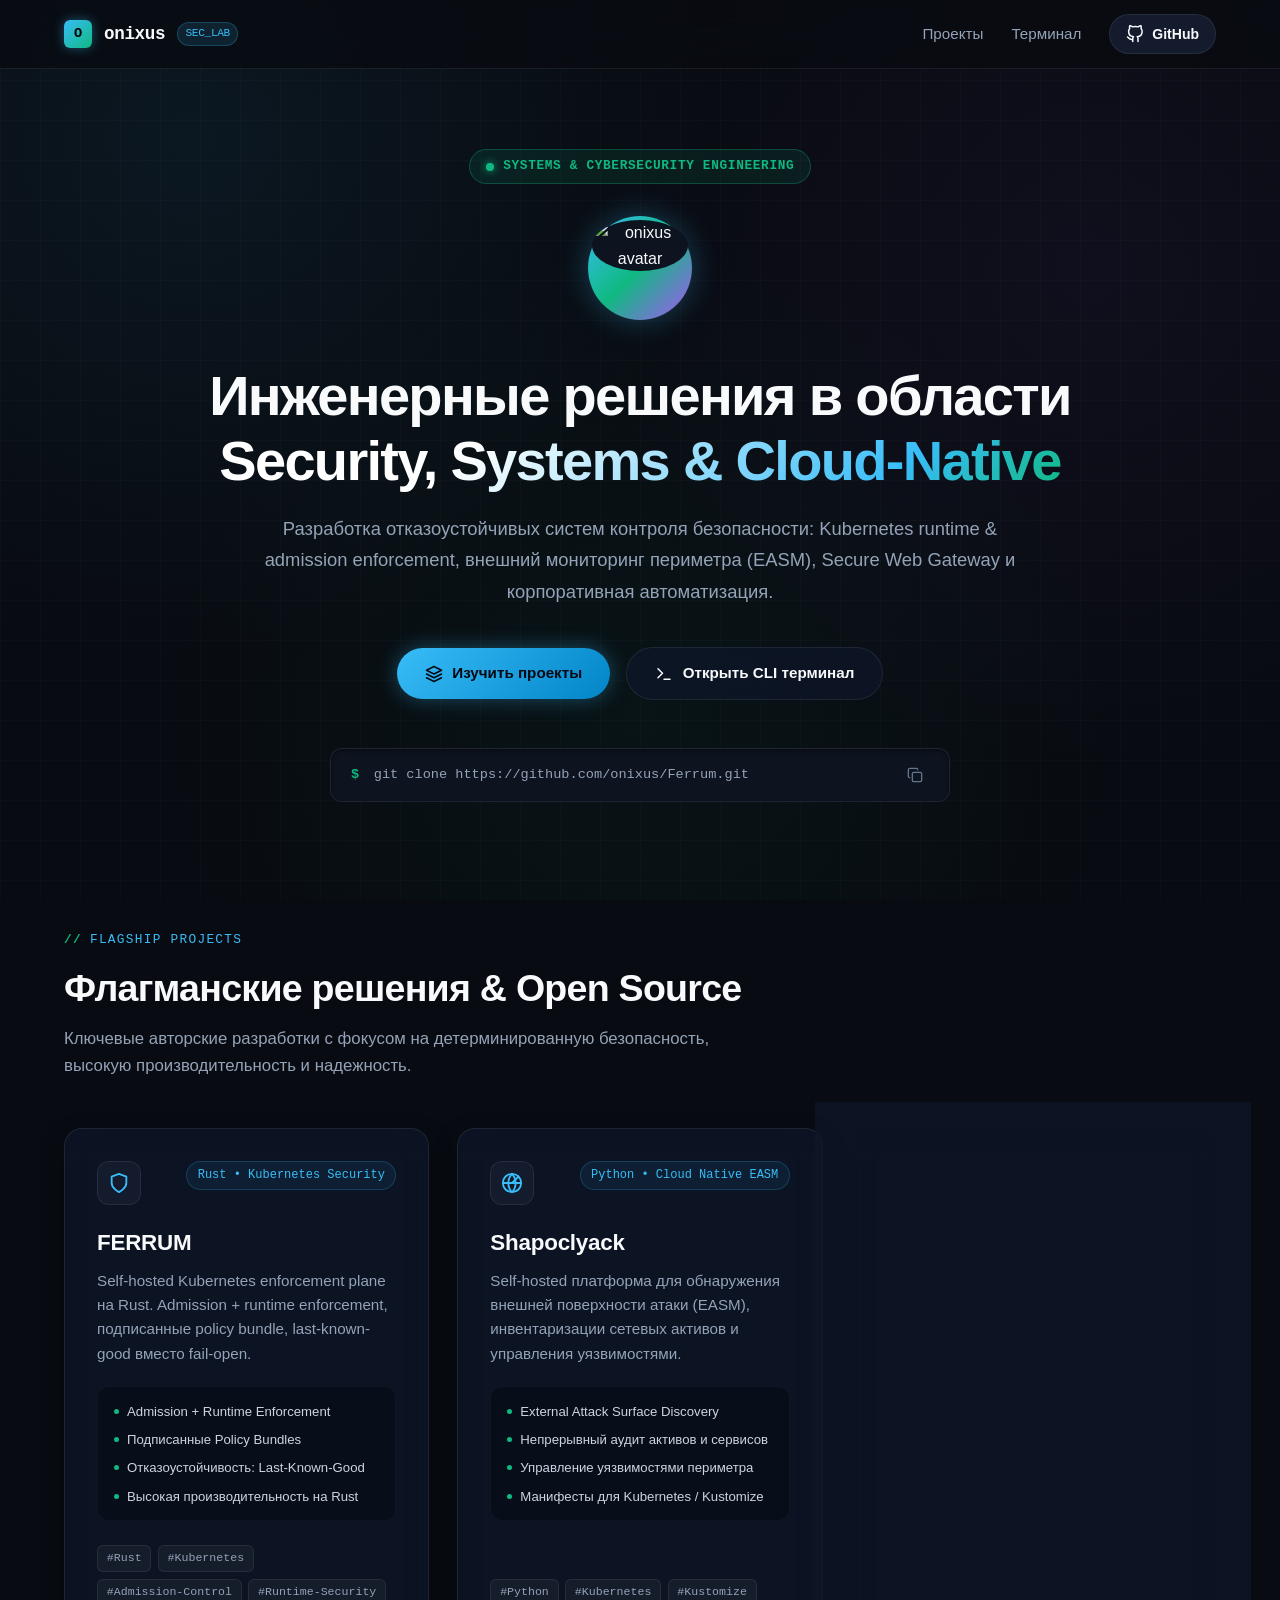
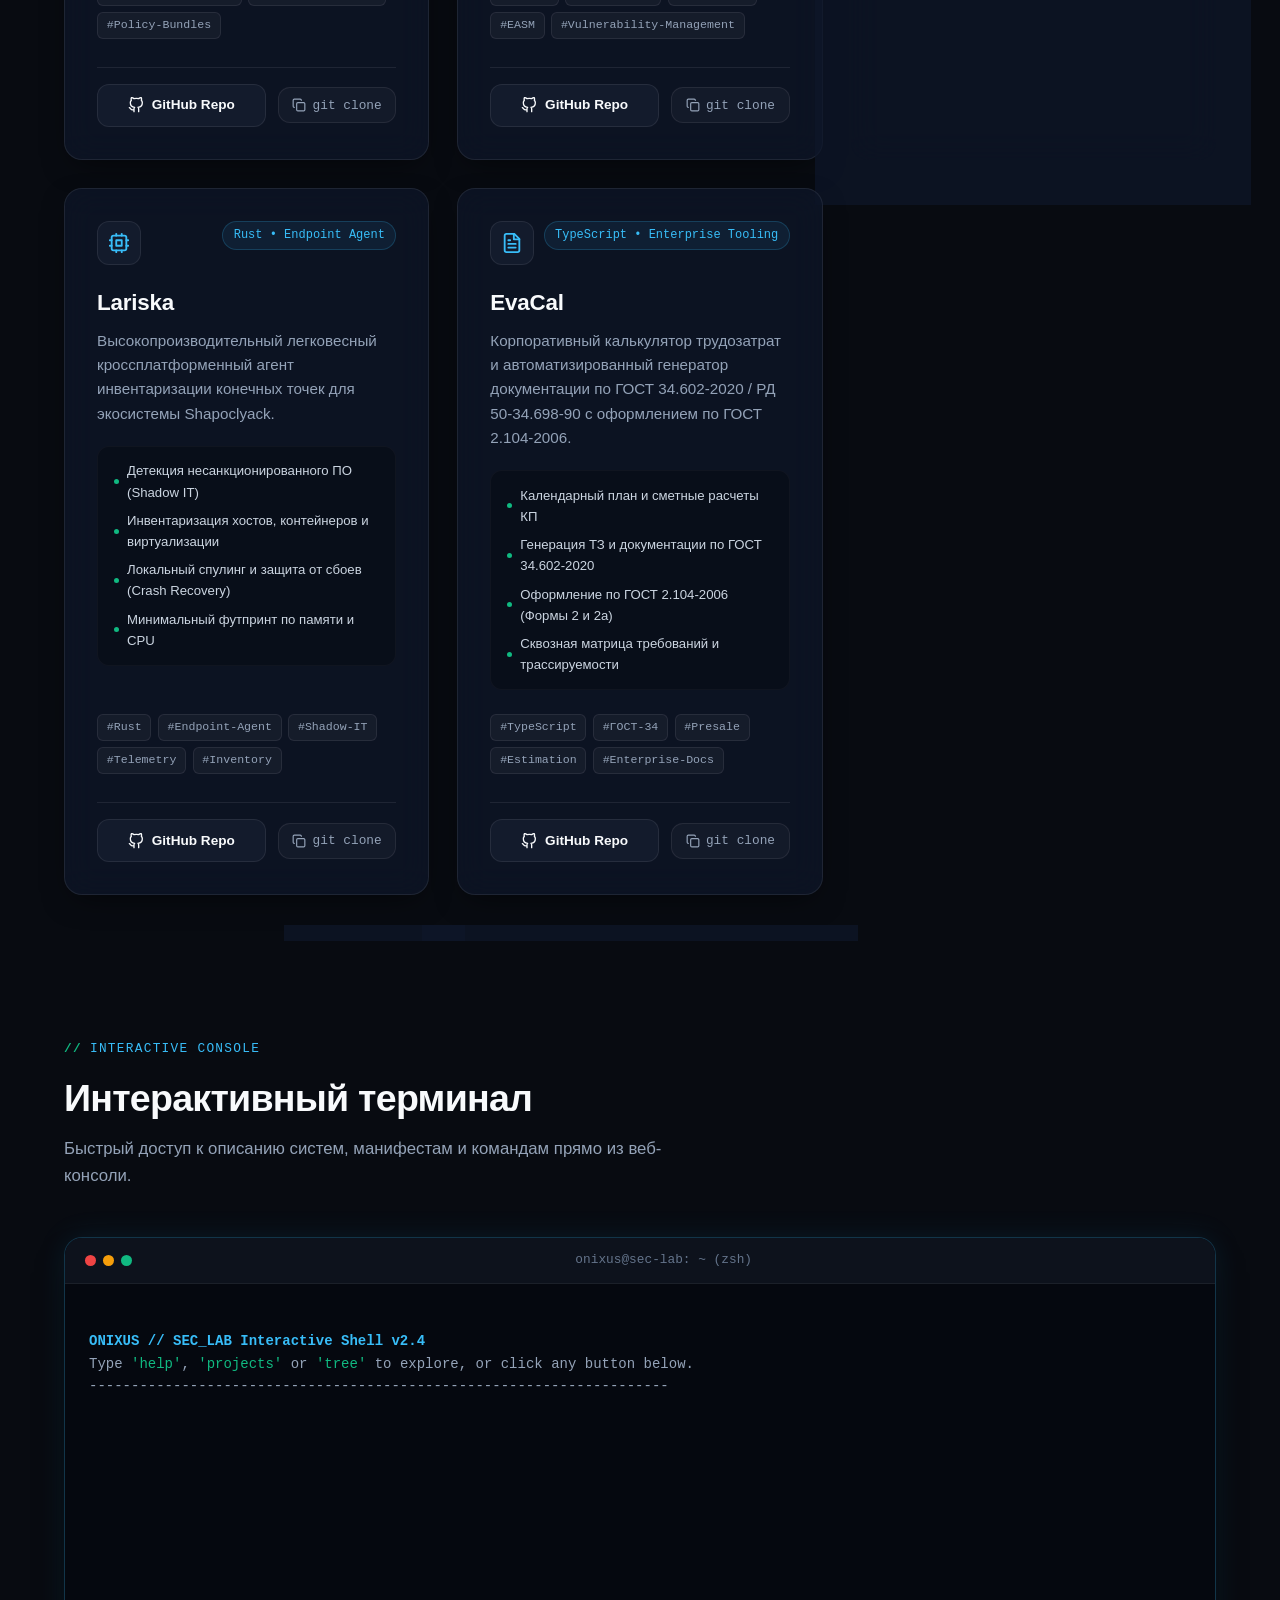
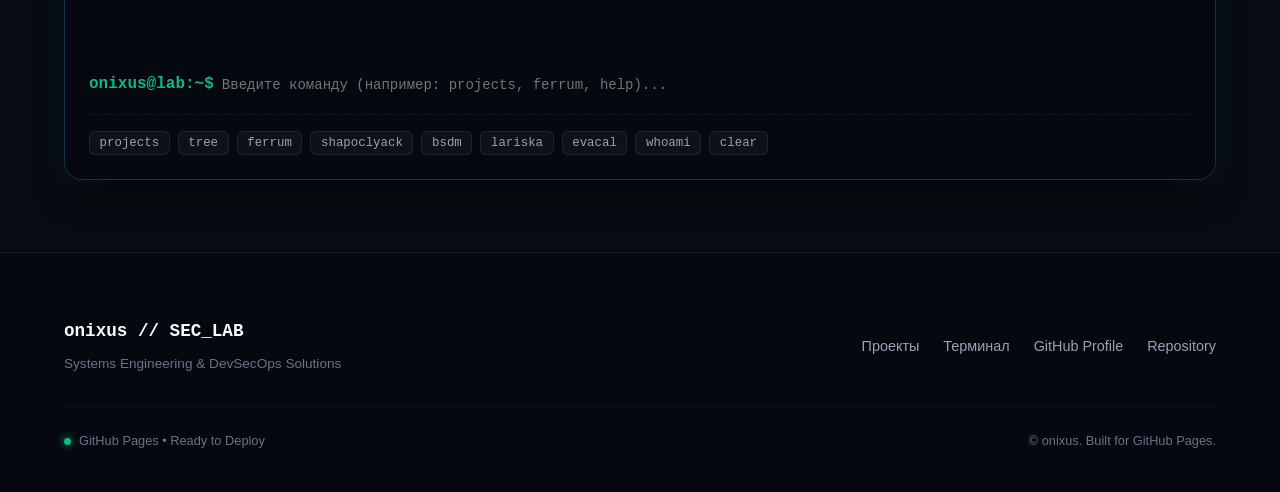
==== index.html @ 2d75253f "feat: replace hero placeholder with git clone, add project structure trees and tree command to termi" ====
<!DOCTYPE html>
<html lang="ru">
<head>
  <meta charset="UTF-8">
  <meta name="viewport" content="width=device-width, initial-scale=1.0">
  <title>onixus // Systems & Cybersecurity Showcase</title>
  <meta name="description" content="Флагманские проекты onixus в области Systems Engineering, Kubernetes Enforcement, Secure Web Gateway, EASM и корпоративной автоматизации.">
  <link rel="icon" href="https://avatars.githubusercontent.com/u/12559109?v=4" type="image/png">
  <link rel="stylesheet" href="styles.css">
</head>
<body>

  <!-- Top Navigation -->
  <header class="header">
    <div class="container nav-content">
      <a href="#" class="brand">
        <div class="brand-icon">O</div>
        <span class="brand-title">onixus</span>
        <span class="brand-badge">SEC_LAB</span>
      </a>

      <nav>
        <ul class="nav-links">
          <li><a href="#projects" class="nav-link">Проекты</a></li>
          <li><a href="#terminal" class="nav-link">Терминал</a></li>
          <li>
            <a href="https://github.com/onixus" target="_blank" rel="noopener noreferrer" class="github-btn">
              <svg width="18" height="18" viewBox="0 0 24 24" fill="none" stroke="currentColor" stroke-width="2" stroke-linecap="round" stroke-linejoin="round">
                <path d="M9 19c-5 1.5-5-2.5-7-3m14 6v-3.87a3.37 3.37 0 0 0-.94-2.61c3.14-.35 6.44-1.54 6.44-7A5.44 5.44 0 0 0 20 4.77 5.07 5.07 0 0 0 19.91 1S18.73.65 16 2.48a13.38 13.38 0 0 0-7 0C6.27.65 5.09 1 5.09 1A5.07 5.07 0 0 0 5 4.77a5.44 5.44 0 0 0-1.5 3.78c0 5.42 3.3 6.61 6.44 7A3.37 3.37 0 0 0 9 18.13V22"/>
              </svg>
              <span>GitHub</span>
            </a>
          </li>
        </ul>
      </nav>
    </div>
  </header>

  <main>
    <!-- Hero Section -->
    <section class="hero">
      <div class="container">
        
        <div class="hero-badge-wrapper">
          <span class="status-dot"></span>
          <span class="hero-badge-text">Systems & Cybersecurity Engineering</span>
        </div>

        <div class="hero-profile">
          <div class="avatar-frame">
            <img src="https://avatars.githubusercontent.com/u/12559109?v=4" alt="onixus avatar" class="avatar-img" width="96" height="96">
          </div>
        </div>

        <h1 class="hero-title">
          Инженерные решения в области <br>
          <span class="hero-title-highlight">Security, Systems & Cloud-Native</span>
        </h1>

        <p class="hero-subtitle">
          Разработка отказоустойчивых систем контроля безопасности: Kubernetes runtime & admission enforcement, 
          внешний мониторинг периметра (EASM), Secure Web Gateway и корпоративная автоматизация.
        </p>

        <div class="hero-actions">
          <a href="#projects" class="btn-primary">
            <svg width="18" height="18" viewBox="0 0 24 24" fill="none" stroke="currentColor" stroke-width="2" stroke-linecap="round" stroke-linejoin="round"><polygon points="12 2 2 7 12 12 22 7 12 2"/><polyline points="2 17 12 22 22 17"/><polyline points="2 12 12 17 22 12"/></svg>
            Изучить проекты
          </a>
          <a href="#terminal" class="btn-secondary">
            <svg width="18" height="18" viewBox="0 0 24 24" fill="none" stroke="currentColor" stroke-width="2" stroke-linecap="round" stroke-linejoin="round"><polyline points="4 17 10 11 4 5"/><line x1="12" x2="20" y1="19" y2="19"/></svg>
            Открыть CLI терминал
          </a>
        </div>

        <div class="hero-quick-cmd">
          <div class="cmd-text">
            <span class="cmd-prompt">$</span> git clone https://github.com/onixus/Ferrum.git
          </div>
          <button class="copy-mini-btn" onclick="copyCloneCommand('git clone https://github.com/onixus/Ferrum.git')" title="Скопировать команду git clone">
            <svg width="16" height="16" viewBox="0 0 24 24" fill="none" stroke="currentColor" stroke-width="2" stroke-linecap="round" stroke-linejoin="round"><rect width="14" height="14" x="8" y="8" rx="2" ry="2"/><path d="M4 16c-1.1 0-2-.9-2-2V4c0-1.1.9-2 2-2h10c1.1 0 2 .9 2 2"/></svg>
          </button>
        </div>

      </div>
    </section>

    <!-- Projects Showcase Section -->
    <section id="projects" class="section">
      <div class="container">
        
        <div class="section-header">
          <span class="section-tag">Flagship Projects</span>
          <h2 class="section-title">Флагманские решения & Open Source</h2>
          <p class="section-desc">Ключевые авторские разработки с фокусом на детерминированную безопасность, высокую производительность и надежность.</p>
        </div>

        <!-- Pre-rendered Static Project Cards -->
        <div id="projectsGrid" class="projects-grid">
          
          <!-- Card 1: FERRUM -->
          <article class="project-card" data-project-id="ferrum">
            <div class="card-header">
              <div class="card-icon-box">
                <svg width="22" height="22" viewBox="0 0 24 24" fill="none" stroke="currentColor" stroke-width="2" stroke-linecap="round" stroke-linejoin="round"><path d="M12 22s8-4 8-10V5l-8-3-8 3v7c0 6 8 10 8 10z"/></svg>
              </div>
              <span class="card-badge">Rust • Kubernetes Security</span>
            </div>
            
            <h3 class="card-title">FERRUM</h3>
            <p class="card-summary">Self-hosted Kubernetes enforcement plane на Rust. Admission + runtime enforcement, подписанные policy bundle, last-known-good вместо fail-open.</p>
            
            <ul class="card-highlights">
              <li class="highlight-item"><span class="highlight-dot"></span><span>Admission + Runtime Enforcement</span></li>
              <li class="highlight-item"><span class="highlight-dot"></span><span>Подписанные Policy Bundles</span></li>
              <li class="highlight-item"><span class="highlight-dot"></span><span>Отказоустойчивость: Last-Known-Good</span></li>
              <li class="highlight-item"><span class="highlight-dot"></span><span>Высокая производительность на Rust</span></li>
            </ul>
            
            <div class="card-tags">
              <span class="tag-pill">#Rust</span>
              <span class="tag-pill">#Kubernetes</span>
              <span class="tag-pill">#Admission-Control</span>
              <span class="tag-pill">#Runtime-Security</span>
              <span class="tag-pill">#Policy-Bundles</span>
            </div>
            
            <div class="card-actions">
              <a href="https://github.com/onixus/Ferrum" target="_blank" rel="noopener noreferrer" class="btn-card-repo">
                <svg width="16" height="16" viewBox="0 0 24 24" fill="none" stroke="currentColor" stroke-width="2" stroke-linecap="round" stroke-linejoin="round"><path d="M9 19c-5 1.5-5-2.5-7-3m14 6v-3.87a3.37 3.37 0 0 0-.94-2.61c3.14-.35 6.44-1.54 6.44-7A5.44 5.44 0 0 0 20 4.77 5.07 5.07 0 0 0 19.91 1S18.73.65 16 2.48a13.38 13.38 0 0 0-7 0C6.27.65 5.09 1 5.09 1A5.07 5.07 0 0 0 5 4.77a5.44 5.44 0 0 0-1.5 3.78c0 5.42 3.3 6.61 6.44 7A3.37 3.37 0 0 0 9 18.13V22"/></svg>
                GitHub Repo
              </a>
              <button class="btn-card-clone" onclick="copyCloneCommand('git clone https://github.com/onixus/Ferrum.git')" title="Скопировать команду git clone">
                <svg width="14" height="14" viewBox="0 0 24 24" fill="none" stroke="currentColor" stroke-width="2" stroke-linecap="round" stroke-linejoin="round"><rect width="14" height="14" x="8" y="8" rx="2" ry="2"/><path d="M4 16c-1.1 0-2-.9-2-2V4c0-1.1.9-2 2-2h10c1.1 0 2 .9 2 2"/></svg>
                git clone
              </button>
            </div>
          </article>

          <!-- Card 2: Shapoclyack -->
          <article class="project-card" data-project-id="shapoclyack">
            <div class="card-header">
              <div class="card-icon-box">
                <svg width="22" height="22" viewBox="0 0 24 24" fill="none" stroke="currentColor" stroke-width="2" stroke-linecap="round" stroke-linejoin="round"><circle cx="12" cy="12" r="10"/><path d="M12 2a14.5 14.5 0 0 0 0 20 14.5 14.5 0 0 0 0-20"/><path d="M2 12h20"/><path d="M12 12 19 5"/></svg>
              </div>
              <span class="card-badge">Python • Cloud Native EASM</span>
            </div>
            
            <h3 class="card-title">Shapoclyack</h3>
            <p class="card-summary">Self-hosted платформа для обнаружения внешней поверхности атаки (EASM), инвентаризации сетевых активов и управления уязвимостями.</p>
            
            <ul class="card-highlights">
              <li class="highlight-item"><span class="highlight-dot"></span><span>External Attack Surface Discovery</span></li>
              <li class="highlight-item"><span class="highlight-dot"></span><span>Непрерывный аудит активов и сервисов</span></li>
              <li class="highlight-item"><span class="highlight-dot"></span><span>Управление уязвимостями периметра</span></li>
              <li class="highlight-item"><span class="highlight-dot"></span><span>Манифесты для Kubernetes / Kustomize</span></li>
            </ul>
            
            <div class="card-tags">
              <span class="tag-pill">#Python</span>
              <span class="tag-pill">#Kubernetes</span>
              <span class="tag-pill">#Kustomize</span>
              <span class="tag-pill">#EASM</span>
              <span class="tag-pill">#Vulnerability-Management</span>
            </div>
            
            <div class="card-actions">
              <a href="https://github.com/onixus/Shapoclyack" target="_blank" rel="noopener noreferrer" class="btn-card-repo">
                <svg width="16" height="16" viewBox="0 0 24 24" fill="none" stroke="currentColor" stroke-width="2" stroke-linecap="round" stroke-linejoin="round"><path d="M9 19c-5 1.5-5-2.5-7-3m14 6v-3.87a3.37 3.37 0 0 0-.94-2.61c3.14-.35 6.44-1.54 6.44-7A5.44 5.44 0 0 0 20 4.77 5.07 5.07 0 0 0 19.91 1S18.73.65 16 2.48a13.38 13.38 0 0 0-7 0C6.27.65 5.09 1 5.09 1A5.07 5.07 0 0 0 5 4.77a5.44 5.44 0 0 0-1.5 3.78c0 5.42 3.3 6.61 6.44 7A3.37 3.37 0 0 0 9 18.13V22"/></svg>
                GitHub Repo
              </a>
              <button class="btn-card-clone" onclick="copyCloneCommand('git clone https://github.com/onixus/Shapoclyack.git')" title="Скопировать команду git clone">
                <svg width="14" height="14" viewBox="0 0 24 24" fill="none" stroke="currentColor" stroke-width="2" stroke-linecap="round" stroke-linejoin="round"><rect width="14" height="14" x="8" y="8" rx="2" ry="2"/><path d="M4 16c-1.1 0-2-.9-2-2V4c0-1.1.9-2 2-2h10c1.1 0 2 .9 2 2"/></svg>
                git clone
              </button>
            </div>
          </article>

          <!-- Card 3: BSDM-Proxy -->
          <article class="project-card" data-project-id="bsdm-proxy">
            <div class="card-header">
              <div class="card-icon-box">
                <svg width="22" height="22" viewBox="0 0 24 24" fill="none" stroke="currentColor" stroke-width="2" stroke-linecap="round" stroke-linejoin="round"><rect width="20" height="8" x="2" y="2" rx="2" ry="2"/><rect width="20" height="8" x="2" y="14" rx="2" ry="2"/><line x1="6" x2="6.01" y1="6" y2="6"/><line x1="6" x2="6.01" y1="18" y2="18"/></svg>
              </div>
              <span class="card-badge">Rust • Secure Web Gateway</span>
            </div>
            
            <h3 class="card-title">BSDM-Proxy</h3>
            <p class="card-summary">Высокопроизводительный HTTPS кэширующий прокси-сервер и Secure Web Gateway (SWG) на Rust с изолированной консолью администратора.</p>
            
            <ul class="card-highlights">
              <li class="highlight-item"><span class="highlight-dot"></span><span>HTTPS Caching & Трафик-контроль</span></li>
              <li class="highlight-item"><span class="highlight-dot"></span><span>Secure Web Gateway (SWG) архитектура</span></li>
              <li class="highlight-item"><span class="highlight-dot"></span><span>Выделенная Admin Console</span></li>
              <li class="highlight-item"><span class="highlight-dot"></span><span>Сверхбыстрый асинхронный I/O на Rust</span></li>
            </ul>
            
            <div class="card-tags">
              <span class="tag-pill">#Rust</span>
              <span class="tag-pill">#SWG</span>
              <span class="tag-pill">#Proxy-Server</span>
              <span class="tag-pill">#WebGateway</span>
              <span class="tag-pill">#Admin-Console</span>
            </div>
            
            <div class="card-actions">
              <a href="https://github.com/onixus/bsdm-proxy" target="_blank" rel="noopener noreferrer" class="btn-card-repo">
                <svg width="16" height="16" viewBox="0 0 24 24" fill="none" stroke="currentColor" stroke-width="2" stroke-linecap="round" stroke-linejoin="round"><path d="M9 19c-5 1.5-5-2.5-7-3m14 6v-3.87a3.37 3.37 0 0 0-.94-2.61c3.14-.35 6.44-1.54 6.44-7A5.44 5.44 0 0 0 20 4.77 5.07 5.07 0 0 0 19.91 1S18.73.65 16 2.48a13.38 13.38 0 0 0-7 0C6.27.65 5.09 1 5.09 1A5.07 5.07 0 0 0 5 4.77a5.44 5.44 0 0 0-1.5 3.78c0 5.42 3.3 6.61 6.44 7A3.37 3.37 0 0 0 9 18.13V22"/></svg>
                GitHub Repo
              </a>
              <button class="btn-card-clone" onclick="copyCloneCommand('git clone https://github.com/onixus/bsdm-proxy.git')" title="Скопировать команду git clone">
                <svg width="14" height="14" viewBox="0 0 24 24" fill="none" stroke="currentColor" stroke-width="2" stroke-linecap="round" stroke-linejoin="round"><rect width="14" height="14" x="8" y="8" rx="2" ry="2"/><path d="M4 16c-1.1 0-2-.9-2-2V4c0-1.1.9-2 2-2h10c1.1 0 2 .9 2 2"/></svg>
                git clone
              </button>
            </div>
          </article>

          <!-- Card 4: Lariska -->
          <article class="project-card" data-project-id="lariska">
            <div class="card-header">
              <div class="card-icon-box">
                <svg width="22" height="22" viewBox="0 0 24 24" fill="none" stroke="currentColor" stroke-width="2" stroke-linecap="round" stroke-linejoin="round"><rect width="16" height="16" x="4" y="4" rx="2"/><rect width="6" height="6" x="9" y="9"/><path d="M15 2v2"/><path d="M15 20v2"/><path d="M2 15h2"/><path d="M2 9h2"/><path d="M20 15h2"/><path d="M20 9h2"/><path d="M9 2v2"/><path d="M9 20v2"/></svg>
              </div>
              <span class="card-badge">Rust • Endpoint Agent</span>
            </div>
            
            <h3 class="card-title">Lariska</h3>
            <p class="card-summary">Высокопроизводительный легковесный кроссплатформенный агент инвентаризации конечных точек для экосистемы Shapoclyack.</p>
            
            <ul class="card-highlights">
              <li class="highlight-item"><span class="highlight-dot"></span><span>Детекция несанкционированного ПО (Shadow IT)</span></li>
              <li class="highlight-item"><span class="highlight-dot"></span><span>Инвентаризация хостов, контейнеров и виртуализации</span></li>
              <li class="highlight-item"><span class="highlight-dot"></span><span>Локальный спулинг и защита от сбоев (Crash Recovery)</span></li>
              <li class="highlight-item"><span class="highlight-dot"></span><span>Минимальный футпринт по памяти и CPU</span></li>
            </ul>
            
            <div class="card-tags">
              <span class="tag-pill">#Rust</span>
              <span class="tag-pill">#Endpoint-Agent</span>
              <span class="tag-pill">#Shadow-IT</span>
              <span class="tag-pill">#Telemetry</span>
              <span class="tag-pill">#Inventory</span>
            </div>
            
            <div class="card-actions">
              <a href="https://github.com/onixus/Lariska" target="_blank" rel="noopener noreferrer" class="btn-card-repo">
                <svg width="16" height="16" viewBox="0 0 24 24" fill="none" stroke="currentColor" stroke-width="2" stroke-linecap="round" stroke-linejoin="round"><path d="M9 19c-5 1.5-5-2.5-7-3m14 6v-3.87a3.37 3.37 0 0 0-.94-2.61c3.14-.35 6.44-1.54 6.44-7A5.44 5.44 0 0 0 20 4.77 5.07 5.07 0 0 0 19.91 1S18.73.65 16 2.48a13.38 13.38 0 0 0-7 0C6.27.65 5.09 1 5.09 1A5.07 5.07 0 0 0 5 4.77a5.44 5.44 0 0 0-1.5 3.78c0 5.42 3.3 6.61 6.44 7A3.37 3.37 0 0 0 9 18.13V22"/></svg>
                GitHub Repo
              </a>
              <button class="btn-card-clone" onclick="copyCloneCommand('git clone https://github.com/onixus/Lariska.git')" title="Скопировать команду git clone">
                <svg width="14" height="14" viewBox="0 0 24 24" fill="none" stroke="currentColor" stroke-width="2" stroke-linecap="round" stroke-linejoin="round"><rect width="14" height="14" x="8" y="8" rx="2" ry="2"/><path d="M4 16c-1.1 0-2-.9-2-2V4c0-1.1.9-2 2-2h10c1.1 0 2 .9 2 2"/></svg>
                git clone
              </button>
            </div>
          </article>

          <!-- Card 5: EvaCal -->
          <article class="project-card" data-project-id="evacal">
            <div class="card-header">
              <div class="card-icon-box">
                <svg width="22" height="22" viewBox="0 0 24 24" fill="none" stroke="currentColor" stroke-width="2" stroke-linecap="round" stroke-linejoin="round"><path d="M14.5 2H6a2 2 0 0 0-2 2v16a2 2 0 0 0 2 2h12a2 2 0 0 0 2-2V7.5L14.5 2z"/><polyline points="14 2 14 8 20 8"/><line x1="16" x2="8" y1="13" y2="13"/><line x1="16" x2="8" y1="17" y2="17"/><line x1="10" x2="8" y1="9" y2="9"/></svg>
              </div>
              <span class="card-badge">TypeScript • Enterprise Tooling</span>
            </div>
            
            <h3 class="card-title">EvaCal</h3>
            <p class="card-summary">Корпоративный калькулятор трудозатрат и автоматизированный генератор документации по ГОСТ 34.602-2020 / РД 50-34.698-90 с оформлением по ГОСТ 2.104-2006.</p>
            
            <ul class="card-highlights">
              <li class="highlight-item"><span class="highlight-dot"></span><span>Календарный план и сметные расчеты КП</span></li>
              <li class="highlight-item"><span class="highlight-dot"></span><span>Генерация ТЗ и документации по ГОСТ 34.602-2020</span></li>
              <li class="highlight-item"><span class="highlight-dot"></span><span>Оформление по ГОСТ 2.104-2006 (Формы 2 и 2а)</span></li>
              <li class="highlight-item"><span class="highlight-dot"></span><span>Сквозная матрица требований и трассируемости</span></li>
            </ul>
            
            <div class="card-tags">
              <span class="tag-pill">#TypeScript</span>
              <span class="tag-pill">#ГОСТ-34</span>
              <span class="tag-pill">#Presale</span>
              <span class="tag-pill">#Estimation</span>
              <span class="tag-pill">#Enterprise-Docs</span>
            </div>
            
            <div class="card-actions">
              <a href="https://github.com/onixus/EvaCal" target="_blank" rel="noopener noreferrer" class="btn-card-repo">
                <svg width="16" height="16" viewBox="0 0 24 24" fill="none" stroke="currentColor" stroke-width="2" stroke-linecap="round" stroke-linejoin="round"><path d="M9 19c-5 1.5-5-2.5-7-3m14 6v-3.87a3.37 3.37 0 0 0-.94-2.61c3.14-.35 6.44-1.54 6.44-7A5.44 5.44 0 0 0 20 4.77 5.07 5.07 0 0 0 19.91 1S18.73.65 16 2.48a13.38 13.38 0 0 0-7 0C6.27.65 5.09 1 5.09 1A5.07 5.07 0 0 0 5 4.77a5.44 5.44 0 0 0-1.5 3.78c0 5.42 3.3 6.61 6.44 7A3.37 3.37 0 0 0 9 18.13V22"/></svg>
                GitHub Repo
              </a>
              <button class="btn-card-clone" onclick="copyCloneCommand('git clone https://github.com/onixus/EvaCal.git')" title="Скопировать команду git clone">
                <svg width="14" height="14" viewBox="0 0 24 24" fill="none" stroke="currentColor" stroke-width="2" stroke-linecap="round" stroke-linejoin="round"><rect width="14" height="14" x="8" y="8" rx="2" ry="2"/><path d="M4 16c-1.1 0-2-.9-2-2V4c0-1.1.9-2 2-2h10c1.1 0 2 .9 2 2"/></svg>
                git clone
              </button>
            </div>
          </article>

        </div>

      </div>
    </section>

    <!-- Interactive Terminal Section -->
    <section id="terminal" class="section">
      <div class="container">
        
        <div class="section-header">
          <span class="section-tag">Interactive Console</span>
          <h2 class="section-title">Интерактивный терминал</h2>
          <p class="section-desc">Быстрый доступ к описанию систем, манифестам и командам прямо из веб-консоли.</p>
        </div>

        <div class="terminal-wrapper">
          <div class="terminal-header">
            <div class="terminal-dots">
              <span class="terminal-dot dot-red"></span>
              <span class="terminal-dot dot-yellow"></span>
              <span class="terminal-dot dot-green"></span>
            </div>
            <div class="terminal-title">onixus@sec-lab: ~ (zsh)</div>
            <div></div>
          </div>

          <div id="terminalBody" class="terminal-body">
            <!-- Output populated by app.js -->
          </div>

          <div style="padding: 0 1.5rem 1.5rem 1.5rem; background: #05080f;">
            <div class="terminal-input-row">
              <span class="terminal-prompt">onixus@lab:~$</span>
              <input type="text" id="terminalInput" class="terminal-input" placeholder="Введите команду (например: projects, ferrum, help)..." autocomplete="off" spellcheck="false">
            </div>

            <div class="terminal-quick-cmds">
              <button class="quick-cmd-btn" onclick="runTerminalCommand('projects')">projects</button>
              <button class="quick-cmd-btn" onclick="runTerminalCommand('tree')">tree</button>
              <button class="quick-cmd-btn" onclick="runTerminalCommand('ferrum')">ferrum</button>
              <button class="quick-cmd-btn" onclick="runTerminalCommand('shapoclyack')">shapoclyack</button>
              <button class="quick-cmd-btn" onclick="runTerminalCommand('bsdm')">bsdm</button>
              <button class="quick-cmd-btn" onclick="runTerminalCommand('lariska')">lariska</button>
              <button class="quick-cmd-btn" onclick="runTerminalCommand('evacal')">evacal</button>
              <button class="quick-cmd-btn" onclick="runTerminalCommand('whoami')">whoami</button>
              <button class="quick-cmd-btn" onclick="runTerminalCommand('clear')">clear</button>
            </div>
          </div>
        </div>

      </div>
    </section>
  </main>

  <!-- Footer -->
  <footer class="footer">
    <div class="container">
      <div class="footer-content">
        <div class="footer-brand">
          <span class="footer-logo">onixus // SEC_LAB</span>
          <span class="footer-sub">Systems Engineering & DevSecOps Solutions</span>
        </div>

        <ul class="footer-links">
          <li><a href="#projects" class="footer-link">Проекты</a></li>
          <li><a href="#terminal" class="footer-link">Терминал</a></li>
          <li><a href="https://github.com/onixus" target="_blank" rel="noopener noreferrer" class="footer-link">GitHub Profile</a></li>
          <li><a href="https://github.com/onixus/onixus.github.io" target="_blank" rel="noopener noreferrer" class="footer-link">Repository</a></li>
        </ul>
      </div>

      <div class="footer-bottom">
        <div class="footer-status">
          <span class="footer-status-indicator"></span>
          <span>GitHub Pages • Ready to Deploy</span>
        </div>
        <div>
          © onixus. Built for GitHub Pages.
        </div>
      </div>
    </div>
  </footer>

  <!-- Scripts -->
  <script src="app.js"></script>
</body>
</html>
---- styles.css ----
/* ==========================================================================
   ONIXUS // SEC_LAB — Modern DevSecOps & Systems Showcase
   Styles & Design Tokens
   ========================================================================== */

:root {
  --bg-primary: #080b11;
  --bg-secondary: #0d131f;
  --bg-tertiary: #131b2c;
  --bg-card: rgba(15, 23, 42, 0.72);
  --bg-card-hover: rgba(22, 34, 60, 0.85);
  
  --border-subtle: rgba(255, 255, 255, 0.08);
  --border-glow: rgba(56, 189, 248, 0.3);
  --border-accent: rgba(16, 185, 129, 0.3);
  
  --text-primary: #f8fafc;
  --text-secondary: #94a3b8;
  --text-muted: #64748b;
  
  --accent-cyan: #38bdf8;
  --accent-emerald: #10b981;
  --accent-indigo: #818cf8;
  --accent-violet: #a855f7;
  --accent-amber: #f59e0b;
  --accent-red: #f43f5e;
  
  --glow-cyan: 0 0 24px rgba(56, 189, 248, 0.25);
  --glow-emerald: 0 0 24px rgba(16, 185, 129, 0.25);
  --glow-card: 0 10px 30px -10px rgba(0, 0, 0, 0.6);
  
  --font-sans: -apple-system, BlinkMacSystemFont, "Segoe UI", Roboto, "Helvetica Neue", Arial, sans-serif;
  --font-mono: ui-monospace, SFMono-Regular, "SF Mono", Menlo, Consolas, "Liberation Mono", monospace;
  
  --radius-sm: 6px;
  --radius-md: 12px;
  --radius-lg: 18px;
  --radius-full: 9999px;
  
  --transition-fast: 0.15s ease;
  --transition-normal: 0.25s cubic-bezier(0.4, 0, 0.2, 1);
  --transition-slow: 0.4s cubic-bezier(0.4, 0, 0.2, 1);
}

/* Reset & Base */
*, *::before, *::after {
  box-sizing: border-box;
  margin: 0;
  padding: 0;
}

html {
  scroll-behavior: smooth;
  color-scheme: dark;
}

body {
  font-family: var(--font-sans);
  background-color: var(--bg-primary);
  color: var(--text-primary);
  line-height: 1.6;
  min-height: 100vh;
  overflow-x: hidden;
  position: relative;
  background-image: 
    radial-gradient(circle at 15% 15%, rgba(56, 189, 248, 0.07) 0%, transparent 40%),
    radial-gradient(circle at 85% 30%, rgba(168, 85, 247, 0.05) 0%, transparent 40%),
    radial-gradient(circle at 50% 80%, rgba(16, 185, 129, 0.05) 0%, transparent 50%);
  background-attachment: fixed;
}

/* Subtle Grid Background Pattern */
body::before {
  content: "";
  position: fixed;
  top: 0;
  left: 0;
  width: 100%;
  height: 100%;
  background-size: 40px 40px;
  background-image: 
    linear-gradient(to right, rgba(255, 255, 255, 0.02) 1px, transparent 1px),
    linear-gradient(to bottom, rgba(255, 255, 255, 0.02) 1px, transparent 1px);
  pointer-events: none;
  z-index: 0;
}

.container {
  width: 100%;
  max-width: 1200px;
  margin: 0 auto;
  padding: 0 1.5rem;
  position: relative;
  z-index: 1;
}

a {
  color: inherit;
  text-decoration: none;
}

/* Header & Nav */
.header {
  position: sticky;
  top: 0;
  z-index: 100;
  backdrop-filter: blur(16px);
  -webkit-backdrop-filter: blur(16px);
  background-color: rgba(8, 11, 17, 0.75);
  border-bottom: 1px solid var(--border-subtle);
  transition: var(--transition-normal);
}

.nav-content {
  display: flex;
  align-items: center;
  justify-content: space-between;
  height: 4.25rem;
}

.brand {
  display: flex;
  align-items: center;
  gap: 0.75rem;
  font-family: var(--font-mono);
  font-weight: 700;
  font-size: 1.1rem;
  letter-spacing: -0.02em;
}

.brand-icon {
  width: 28px;
  height: 28px;
  border-radius: var(--radius-sm);
  background: linear-gradient(135deg, var(--accent-cyan), var(--accent-emerald));
  display: flex;
  align-items: center;
  justify-content: center;
  color: #000;
  font-weight: 900;
  font-size: 0.85rem;
  box-shadow: 0 0 12px rgba(56, 189, 248, 0.4);
}

.brand-title {
  color: var(--text-primary);
}

.brand-badge {
  font-size: 0.7rem;
  padding: 0.15rem 0.45rem;
  border-radius: var(--radius-full);
  background-color: rgba(56, 189, 248, 0.12);
  color: var(--accent-cyan);
  border: 1px solid rgba(56, 189, 248, 0.25);
  font-weight: 500;
}

.nav-links {
  display: flex;
  align-items: center;
  gap: 1.75rem;
  list-style: none;
}

.nav-link {
  font-size: 0.95rem;
  font-weight: 500;
  color: var(--text-secondary);
  transition: var(--transition-fast);
  display: flex;
  align-items: center;
  gap: 0.4rem;
}

.nav-link:hover, .nav-link.active {
  color: var(--accent-cyan);
}

.github-btn {
  display: inline-flex;
  align-items: center;
  gap: 0.5rem;
  padding: 0.5rem 1rem;
  border-radius: var(--radius-full);
  background-color: var(--bg-tertiary);
  border: 1px solid var(--border-subtle);
  color: var(--text-primary);
  font-size: 0.875rem;
  font-weight: 600;
  transition: var(--transition-normal);
}

.github-btn:hover {
  border-color: var(--accent-cyan);
  background-color: rgba(56, 189, 248, 0.1);
  box-shadow: 0 0 15px rgba(56, 189, 248, 0.2);
  transform: translateY(-1px);
}

/* Hero Section */
.hero {
  padding: 5rem 0 3.5rem;
  text-align: center;
  position: relative;
}

.hero-badge-wrapper {
  display: inline-flex;
  align-items: center;
  gap: 0.6rem;
  padding: 0.4rem 1rem;
  border-radius: var(--radius-full);
  background: rgba(16, 185, 129, 0.1);
  border: 1px solid rgba(16, 185, 129, 0.3);
  margin-bottom: 2rem;
  animation: pulseGlow 4s infinite alternate;
}

.status-dot {
  width: 8px;
  height: 8px;
  border-radius: 50%;
  background-color: var(--accent-emerald);
  box-shadow: 0 0 8px var(--accent-emerald);
  animation: blink 2s infinite ease-in-out;
}

.hero-badge-text {
  font-family: var(--font-mono);
  font-size: 0.8rem;
  color: var(--accent-emerald);
  letter-spacing: 0.05em;
  text-transform: uppercase;
  font-weight: 600;
}

.hero-profile {
  display: flex;
  flex-direction: column;
  align-items: center;
  margin-bottom: 1.5rem;
}

.avatar-frame {
  width: 104px;
  height: 104px;
  border-radius: 50%;
  padding: 4px;
  background: linear-gradient(135deg, var(--accent-cyan), var(--accent-emerald), var(--accent-violet));
  box-shadow: 0 0 30px rgba(56, 189, 248, 0.3);
  margin-bottom: 1.25rem;
  position: relative;
}

.avatar-img {
  width: 100%;
  height: 100%;
  border-radius: 50%;
  object-fit: cover;
  background-color: var(--bg-secondary);
}

.hero-title {
  font-size: clamp(2.2rem, 5vw, 3.5rem);
  font-weight: 800;
  letter-spacing: -0.03em;
  line-height: 1.15;
  margin-bottom: 1.25rem;
  max-width: 900px;
  margin-left: auto;
  margin-right: auto;
}

.hero-title-highlight {
  background: linear-gradient(135deg, #ffffff 30%, var(--accent-cyan) 80%, var(--accent-emerald) 100%);
  -webkit-background-clip: text;
  -webkit-text-fill-color: transparent;
}

.hero-subtitle {
  font-size: 1.15rem;
  color: var(--text-secondary);
  max-width: 760px;
  margin: 0 auto 2.5rem;
  line-height: 1.7;
}

.hero-actions {
  display: flex;
  align-items: center;
  justify-content: center;
  gap: 1rem;
  flex-wrap: wrap;
  margin-bottom: 3rem;
}

.btn-primary {
  display: inline-flex;
  align-items: center;
  gap: 0.6rem;
  padding: 0.85rem 1.75rem;
  border-radius: var(--radius-full);
  background: linear-gradient(135deg, var(--accent-cyan), #0284c7);
  color: #040813;
  font-weight: 700;
  font-size: 0.95rem;
  box-shadow: 0 0 20px rgba(56, 189, 248, 0.35);
  transition: var(--transition-normal);
  border: none;
  cursor: pointer;
}

.btn-primary:hover {
  transform: translateY(-2px);
  box-shadow: 0 0 30px rgba(56, 189, 248, 0.55);
}

.btn-secondary {
  display: inline-flex;
  align-items: center;
  gap: 0.6rem;
  padding: 0.85rem 1.75rem;
  border-radius: var(--radius-full);
  background: var(--bg-card);
  border: 1px solid var(--border-subtle);
  color: var(--text-primary);
  font-weight: 600;
  font-size: 0.95rem;
  backdrop-filter: blur(12px);
  transition: var(--transition-normal);
  cursor: pointer;
}

.btn-secondary:hover {
  border-color: var(--accent-cyan);
  background-color: rgba(56, 189, 248, 0.08);
  transform: translateY(-2px);
}

/* Quick Clone Banner in Hero */
.hero-quick-cmd {
  max-width: 620px;
  margin: 0 auto;
  background: var(--bg-secondary);
  border: 1px solid var(--border-subtle);
  border-radius: var(--radius-md);
  padding: 0.75rem 1.25rem;
  display: flex;
  align-items: center;
  justify-content: space-between;
  gap: 1rem;
  font-family: var(--font-mono);
  font-size: 0.85rem;
  box-shadow: inset 0 2px 4px rgba(0, 0, 0, 0.4);
}

.cmd-text {
  color: var(--text-secondary);
  overflow: hidden;
  text-overflow: ellipsis;
  white-space: nowrap;
}

.cmd-prompt {
  color: var(--accent-emerald);
  margin-right: 0.4rem;
  font-weight: 700;
}

.copy-mini-btn {
  background: transparent;
  border: none;
  color: var(--text-muted);
  cursor: pointer;
  display: flex;
  align-items: center;
  justify-content: center;
  padding: 0.35rem;
  border-radius: var(--radius-sm);
  transition: var(--transition-fast);
}

.copy-mini-btn:hover {
  color: var(--accent-cyan);
  background: rgba(255, 255, 255, 0.05);
}

/* Section Common */
.section {
  padding: 4.5rem 0;
  position: relative;
}

.section-header {
  margin-bottom: 3rem;
  display: flex;
  flex-direction: column;
  align-items: flex-start;
  gap: 0.5rem;
}

.section-tag {
  font-family: var(--font-mono);
  font-size: 0.8rem;
  text-transform: uppercase;
  letter-spacing: 0.1em;
  color: var(--accent-cyan);
  display: flex;
  align-items: center;
  gap: 0.5rem;
}

.section-tag::before {
  content: "//";
  color: var(--accent-emerald);
  font-weight: 700;
}

.section-title {
  font-size: clamp(1.75rem, 3.5vw, 2.35rem);
  font-weight: 800;
  letter-spacing: -0.02em;
  color: var(--text-primary);
}

.section-desc {
  color: var(--text-secondary);
  font-size: 1.05rem;
  max-width: 650px;
}

/* Projects Grid */
.projects-grid {
  display: grid;
  grid-template-columns: repeat(auto-fit, minmax(360px, 1fr));
  gap: 1.75rem;
}

/* Project Card */
.project-card {
  background: var(--bg-card);
  backdrop-filter: blur(16px);
  -webkit-backdrop-filter: blur(16px);
  border: 1px solid var(--border-subtle);
  border-radius: var(--radius-lg);
  padding: 2rem;
  display: flex;
  flex-direction: column;
  position: relative;
  overflow: hidden;
  box-shadow: var(--glow-card);
  transition: var(--transition-normal);
}

.project-card::before {
  content: "";
  position: absolute;
  top: 0;
  left: 0;
  width: 100%;
  height: 3px;
  background: linear-gradient(90deg, var(--accent-cyan), var(--accent-emerald));
  opacity: 0;
  transition: var(--transition-normal);
}

.project-card:hover {
  transform: translateY(-4px);
  border-color: var(--border-glow);
  background: var(--bg-card-hover);
  box-shadow: var(--glow-card), 0 0 30px rgba(56, 189, 248, 0.12);
}

.project-card:hover::before {
  opacity: 1;
}

/* Card Header */
.card-header {
  display: flex;
  align-items: flex-start;
  justify-content: space-between;
  margin-bottom: 1.25rem;
}

.card-icon-box {
  width: 44px;
  height: 44px;
  border-radius: var(--radius-md);
  background: var(--bg-tertiary);
  border: 1px solid var(--border-subtle);
  display: flex;
  align-items: center;
  justify-content: center;
  color: var(--accent-cyan);
  transition: var(--transition-normal);
}

.project-card:hover .card-icon-box {
  border-color: var(--accent-cyan);
  color: var(--text-primary);
  background: rgba(56, 189, 248, 0.15);
  box-shadow: 0 0 16px rgba(56, 189, 248, 0.3);
}

.card-badge {
  font-family: var(--font-mono);
  font-size: 0.75rem;
  padding: 0.25rem 0.65rem;
  border-radius: var(--radius-full);
  background: rgba(56, 189, 248, 0.08);
  color: var(--accent-cyan);
  border: 1px solid rgba(56, 189, 248, 0.2);
  font-weight: 500;
}

.card-title {
  font-size: 1.4rem;
  font-weight: 700;
  margin-bottom: 0.5rem;
  color: var(--text-primary);
  letter-spacing: -0.01em;
}

.card-summary {
  color: var(--text-secondary);
  font-size: 0.95rem;
  line-height: 1.6;
  margin-bottom: 1.25rem;
}

/* Highlights List */
.card-highlights {
  list-style: none;
  margin-bottom: 1.5rem;
  display: flex;
  flex-direction: column;
  gap: 0.45rem;
  background: rgba(0, 0, 0, 0.25);
  padding: 0.85rem 1rem;
  border-radius: var(--radius-md);
  border: 1px solid rgba(255, 255, 255, 0.03);
}

.highlight-item {
  font-size: 0.825rem;
  color: #cbd5e1;
  display: flex;
  align-items: center;
  gap: 0.5rem;
}

.highlight-dot {
  width: 5px;
  height: 5px;
  border-radius: 50%;
  background-color: var(--accent-emerald);
  flex-shrink: 0;
}

/* Tags */
.card-tags {
  display: flex;
  flex-wrap: wrap;
  gap: 0.4rem;
  margin-bottom: 1.75rem;
  margin-top: auto;
}

.tag-pill {
  font-family: var(--font-mono);
  font-size: 0.725rem;
  padding: 0.2rem 0.55rem;
  border-radius: var(--radius-sm);
  background: rgba(255, 255, 255, 0.04);
  color: var(--text-secondary);
  border: 1px solid var(--border-subtle);
  transition: var(--transition-fast);
}

.tag-pill:hover {
  color: var(--accent-cyan);
  border-color: rgba(56, 189, 248, 0.3);
}

/* Card Actions */
.card-actions {
  display: flex;
  align-items: center;
  gap: 0.75rem;
  padding-top: 1rem;
  border-top: 1px solid var(--border-subtle);
}

.btn-card-repo {
  flex: 1;
  display: inline-flex;
  align-items: center;
  justify-content: center;
  gap: 0.5rem;
  padding: 0.6rem 1rem;
  border-radius: var(--radius-md);
  background: var(--bg-tertiary);
  border: 1px solid var(--border-subtle);
  color: var(--text-primary);
  font-size: 0.85rem;
  font-weight: 600;
  transition: var(--transition-normal);
}

.btn-card-repo:hover {
  background: rgba(56, 189, 248, 0.15);
  border-color: var(--accent-cyan);
  color: var(--accent-cyan);
}

.btn-card-clone {
  display: inline-flex;
  align-items: center;
  justify-content: center;
  gap: 0.4rem;
  padding: 0.6rem 0.85rem;
  border-radius: var(--radius-md);
  background: rgba(255, 255, 255, 0.03);
  border: 1px solid var(--border-subtle);
  color: var(--text-secondary);
  font-family: var(--font-mono);
  font-size: 0.8rem;
  cursor: pointer;
  transition: var(--transition-fast);
}

.btn-card-clone:hover {
  color: var(--accent-emerald);
  border-color: rgba(16, 185, 129, 0.4);
  background: rgba(16, 185, 129, 0.08);
}

/* Terminal Section */
.terminal-wrapper {
  background: #05080f;
  border: 1px solid rgba(56, 189, 248, 0.25);
  border-radius: var(--radius-lg);
  box-shadow: 0 20px 40px -15px rgba(0, 0, 0, 0.8), 0 0 30px rgba(56, 189, 248, 0.1);
  overflow: hidden;
  font-family: var(--font-mono);
}

.terminal-header {
  background: #0d121c;
  padding: 0.75rem 1.25rem;
  display: flex;
  align-items: center;
  justify-content: space-between;
  border-bottom: 1px solid rgba(255, 255, 255, 0.06);
}

.terminal-dots {
  display: flex;
  align-items: center;
  gap: 0.45rem;
}

.terminal-dot {
  width: 11px;
  height: 11px;
  border-radius: 50%;
}

.dot-red { background-color: #ef4444; }
.dot-yellow { background-color: #f59e0b; }
.dot-green { background-color: #10b981; }

.terminal-title {
  font-size: 0.8rem;
  color: var(--text-muted);
  font-weight: 500;
}

.terminal-body {
  padding: 1.5rem;
  height: 380px;
  overflow-y: auto;
  display: flex;
  flex-direction: column;
  gap: 0.6rem;
  font-size: 0.875rem;
  line-height: 1.6;
}

.terminal-body::-webkit-scrollbar {
  width: 6px;
}
.terminal-body::-webkit-scrollbar-thumb {
  background: rgba(255, 255, 255, 0.15);
  border-radius: 3px;
}

.terminal-output {
  color: var(--text-secondary);
  white-space: pre-wrap;
  word-break: break-word;
}

.output-accent { color: var(--accent-cyan); font-weight: 600; }
.output-success { color: var(--accent-emerald); }
.output-warning { color: var(--accent-amber); }
.output-highlight { color: #f8fafc; font-weight: 600; }
.output-dim { color: var(--text-muted); }

.terminal-input-row {
  display: flex;
  align-items: center;
  gap: 0.5rem;
  margin-top: 0.5rem;
}

.terminal-prompt {
  color: var(--accent-emerald);
  font-weight: 700;
  user-select: none;
  white-space: nowrap;
}

.terminal-input {
  flex: 1;
  background: transparent;
  border: none;
  outline: none;
  color: var(--text-primary);
  font-family: var(--font-mono);
  font-size: 0.875rem;
}

.terminal-quick-cmds {
  display: flex;
  flex-wrap: wrap;
  gap: 0.5rem;
  margin-top: 1rem;
  padding-top: 1rem;
  border-top: 1px dashed rgba(255, 255, 255, 0.08);
}

.quick-cmd-btn {
  background: rgba(255, 255, 255, 0.04);
  border: 1px solid rgba(255, 255, 255, 0.08);
  border-radius: var(--radius-sm);
  color: var(--text-secondary);
  font-family: var(--font-mono);
  font-size: 0.775rem;
  padding: 0.25rem 0.6rem;
  cursor: pointer;
  transition: var(--transition-fast);
}

.quick-cmd-btn:hover {
  color: var(--accent-cyan);
  border-color: var(--accent-cyan);
  background: rgba(56, 189, 248, 0.1);
}

/* Footer */
.footer {
  padding: 4rem 0 2.5rem;
  border-top: 1px solid var(--border-subtle);
  background-color: rgba(5, 8, 14, 0.85);
}

.footer-content {
  display: flex;
  align-items: center;
  justify-content: space-between;
  flex-wrap: wrap;
  gap: 2rem;
  margin-bottom: 2rem;
}

.footer-brand {
  display: flex;
  flex-direction: column;
  gap: 0.5rem;
}

.footer-logo {
  font-family: var(--font-mono);
  font-weight: 700;
  font-size: 1.1rem;
  color: var(--text-primary);
}

.footer-sub {
  color: var(--text-muted);
  font-size: 0.85rem;
}

.footer-links {
  display: flex;
  align-items: center;
  gap: 1.5rem;
  list-style: none;
}

.footer-link {
  color: var(--text-secondary);
  font-size: 0.9rem;
  transition: var(--transition-fast);
}

.footer-link:hover {
  color: var(--accent-cyan);
}

.footer-bottom {
  border-top: 1px solid rgba(255, 255, 255, 0.04);
  padding-top: 1.5rem;
  display: flex;
  align-items: center;
  justify-content: space-between;
  color: var(--text-muted);
  font-size: 0.8rem;
  flex-wrap: wrap;
  gap: 1rem;
}

.footer-status {
  display: flex;
  align-items: center;
  gap: 0.5rem;
}

.footer-status-indicator {
  width: 7px;
  height: 7px;
  border-radius: 50%;
  background: var(--accent-emerald);
  box-shadow: 0 0 8px var(--accent-emerald);
}

/* Toast Notification */
.toast-container {
  position: fixed;
  bottom: 2rem;
  right: 2rem;
  z-index: 1000;
  pointer-events: none;
}

.toast {
  background: rgba(15, 23, 42, 0.95);
  border: 1px solid var(--accent-emerald);
  box-shadow: 0 10px 25px rgba(0, 0, 0, 0.5), 0 0 20px rgba(16, 185, 129, 0.2);
  color: var(--text-primary);
  padding: 0.75rem 1.25rem;
  border-radius: var(--radius-md);
  font-family: var(--font-mono);
  font-size: 0.85rem;
  display: flex;
  align-items: center;
  gap: 0.6rem;
  transform: translateY(20px);
  opacity: 0;
  transition: var(--transition-normal);
  backdrop-filter: blur(8px);
}

.toast.show {
  transform: translateY(0);
  opacity: 1;
}

/* Keyframes */
@keyframes pulseGlow {
  0% { box-shadow: 0 0 0 rgba(16, 185, 129, 0.2); }
  100% { box-shadow: 0 0 15px rgba(16, 185, 129, 0.4); }
}

@keyframes blink {
  0%, 100% { opacity: 1; }
  50% { opacity: 0.3; }
}

/* Responsive */
@media (max-width: 768px) {
  .hero {
    padding: 3rem 0 2rem;
  }
  .projects-grid {
    grid-template-columns: 1fr;
  }
  .nav-links {
    gap: 1rem;
  }
  .footer-content {
    flex-direction: column;
    align-items: flex-start;
  }
  .hero-quick-cmd {
    font-size: 0.75rem;
  }
}
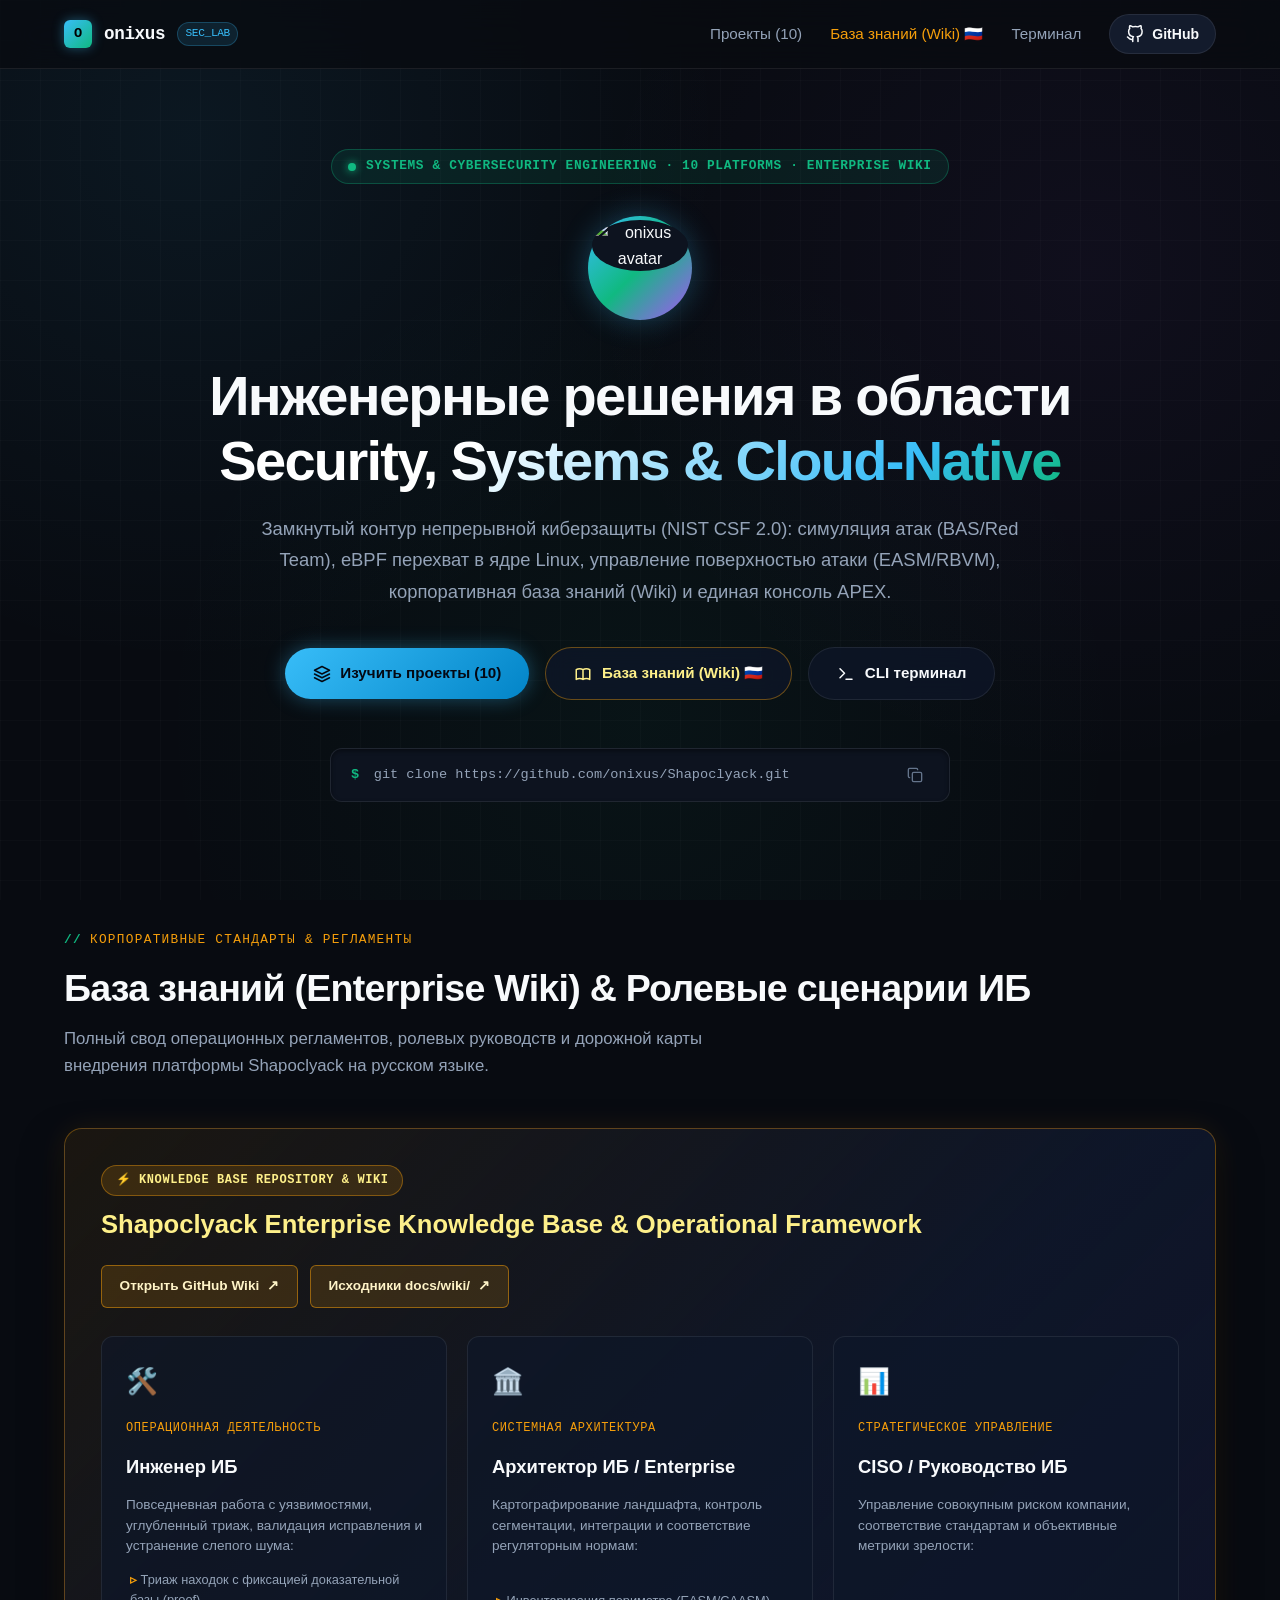
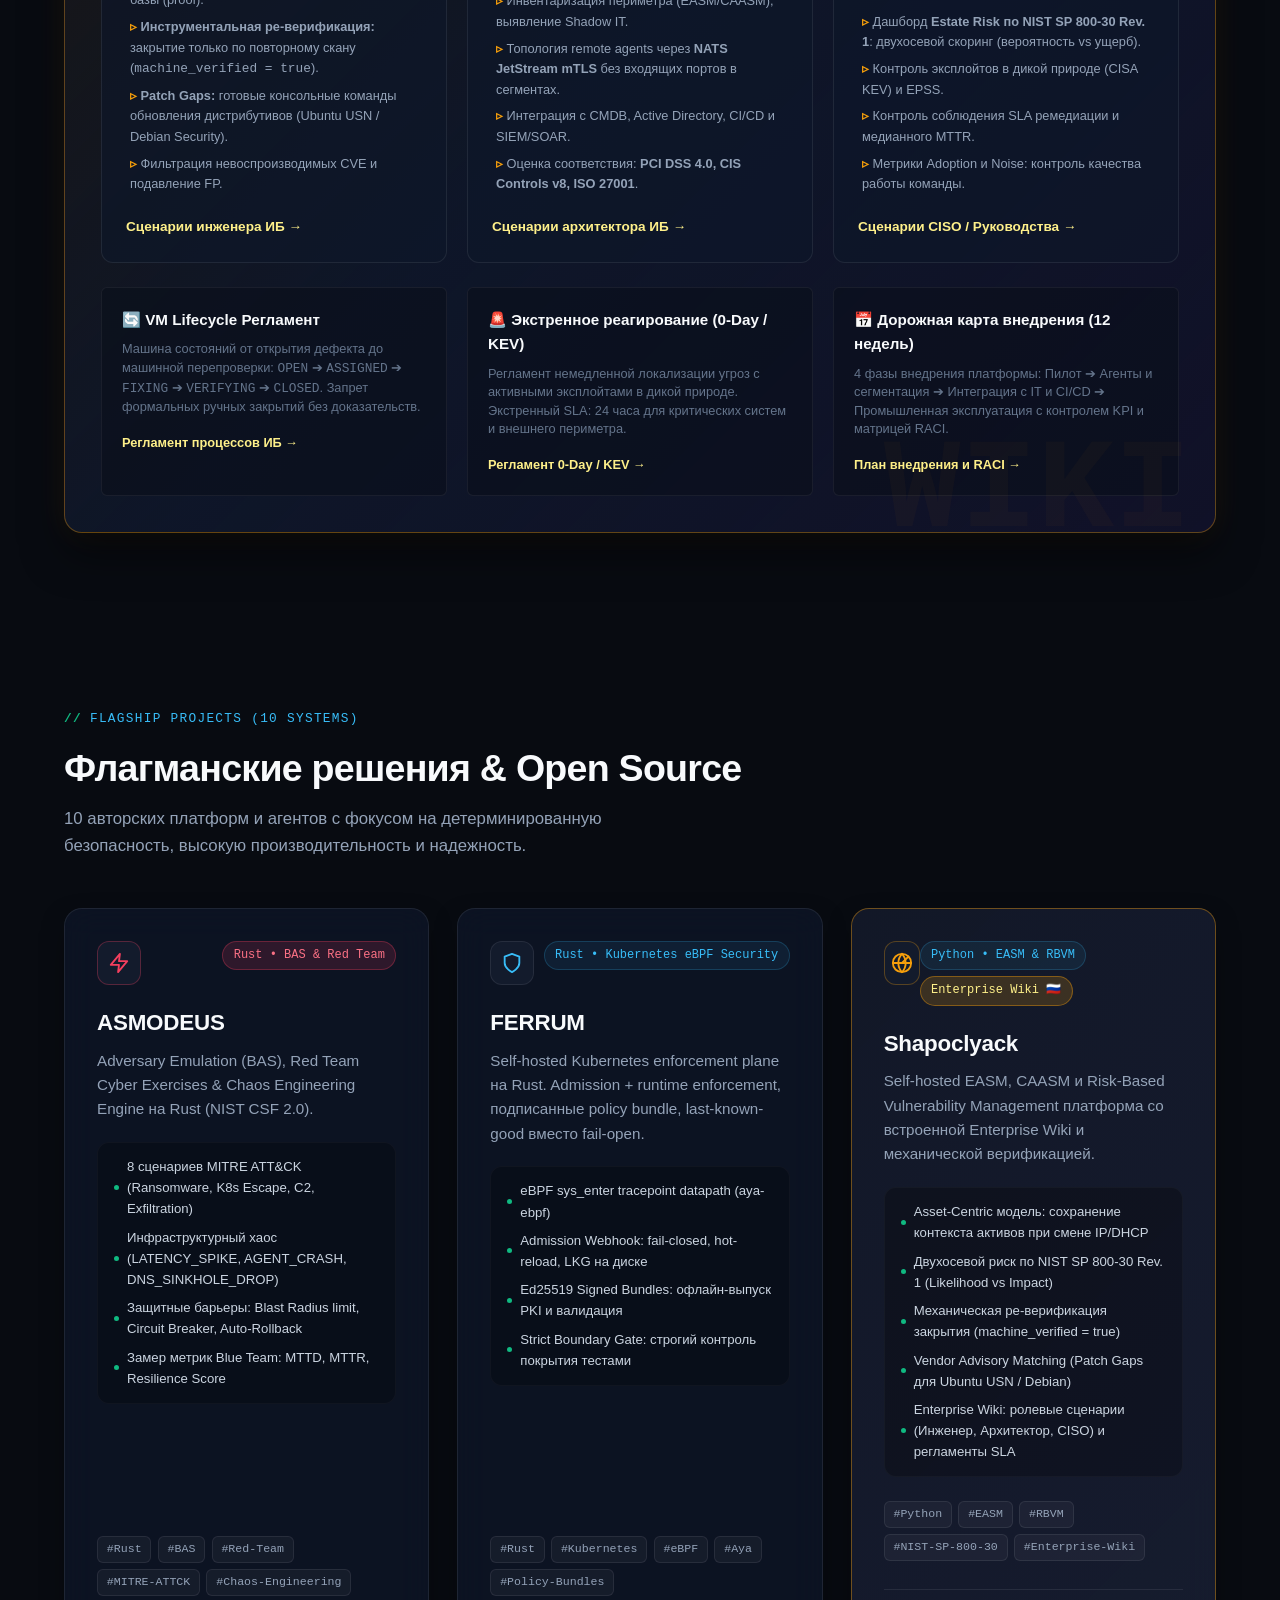
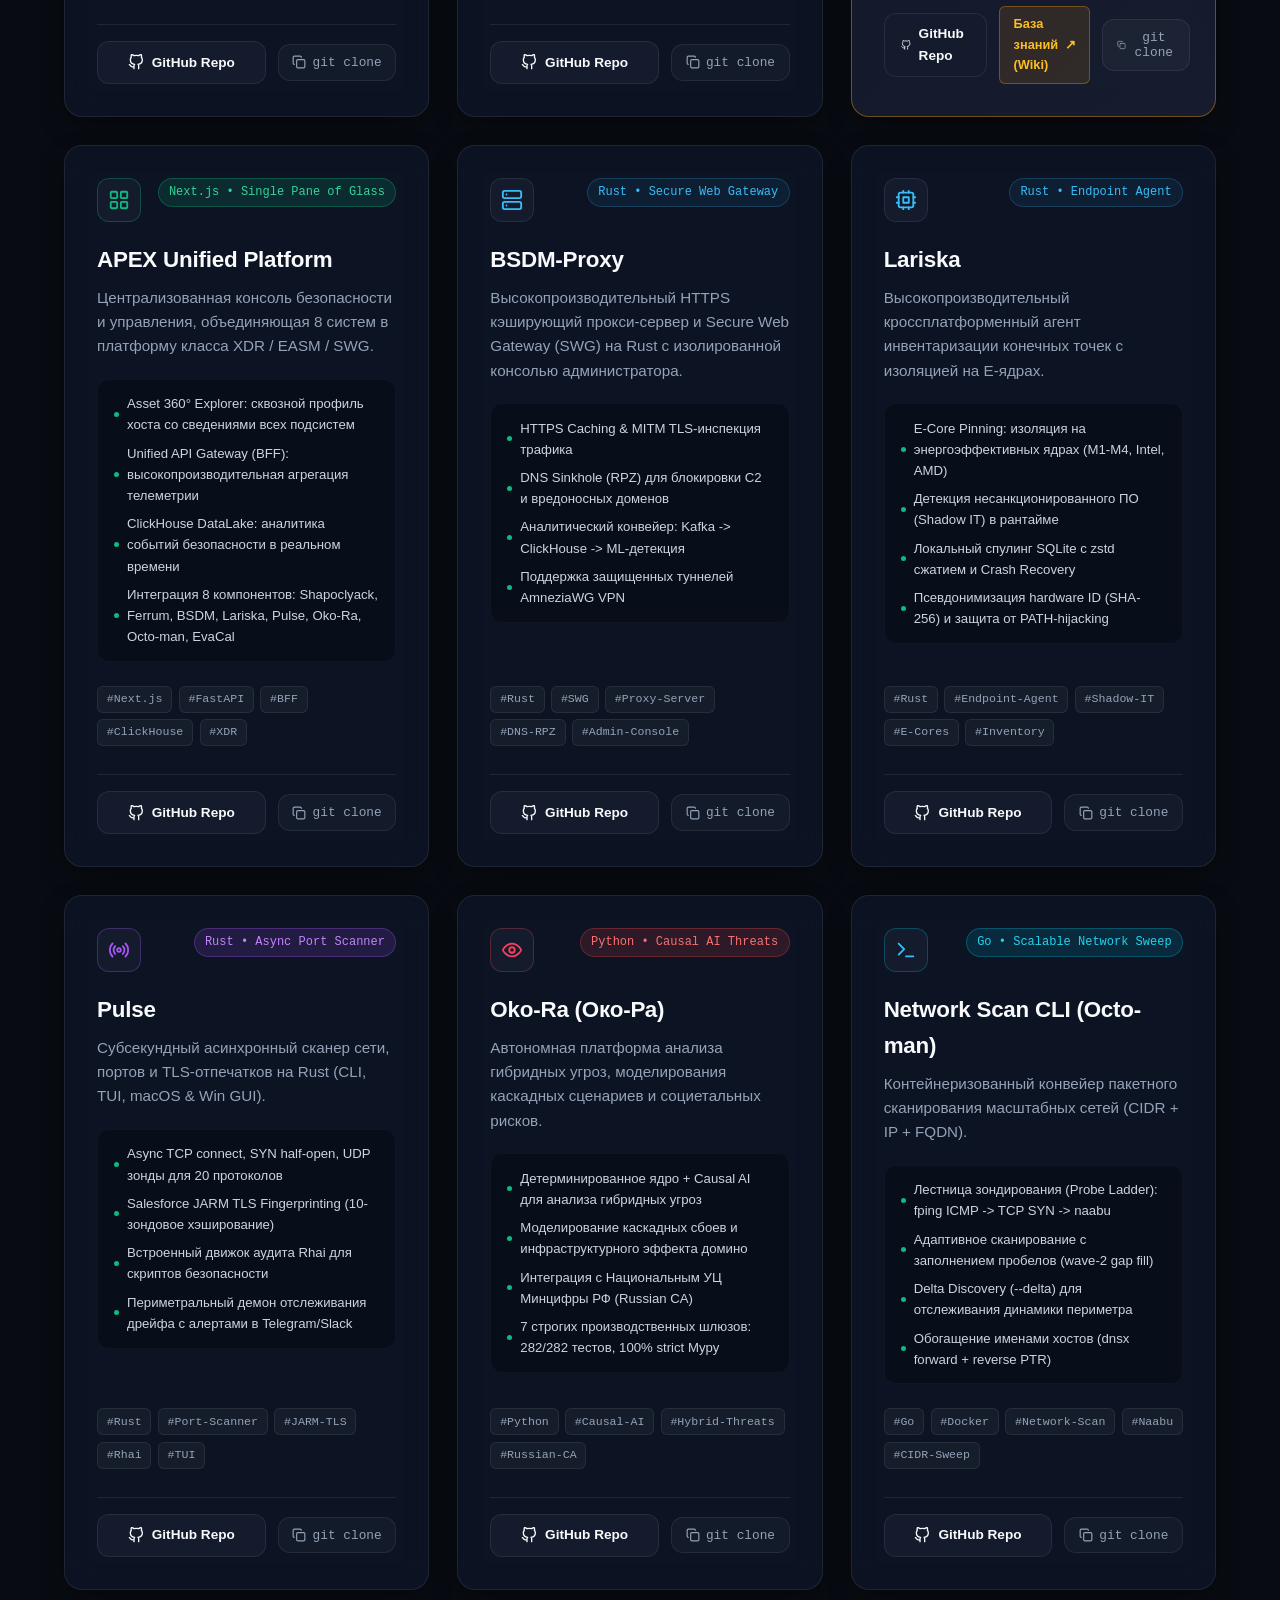
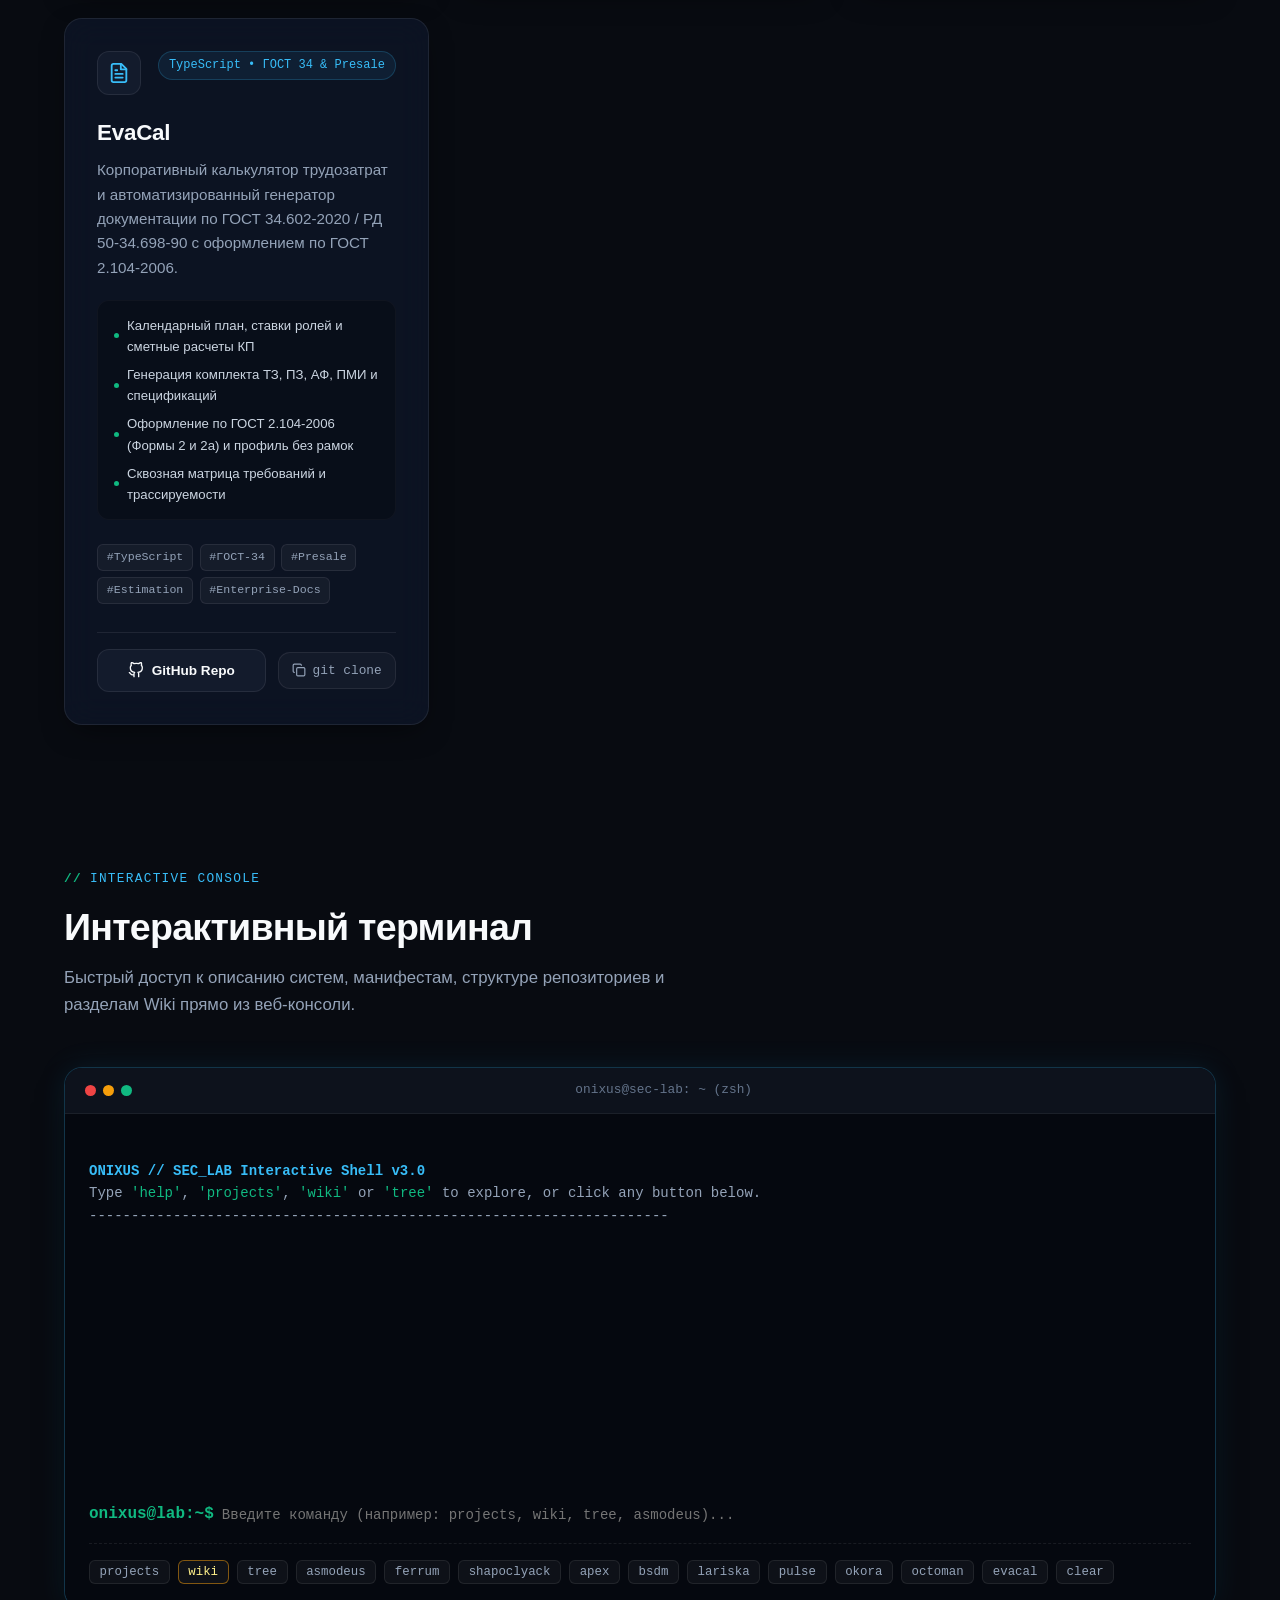
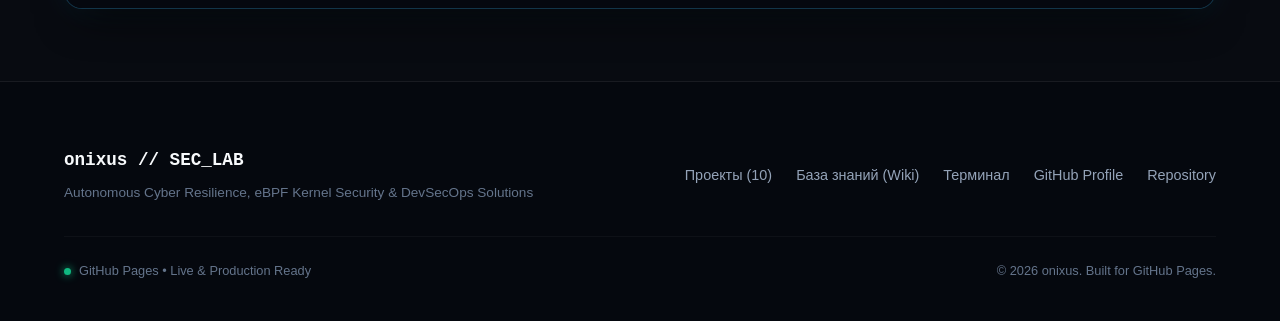
==== commit 2039dedc: "feat: update showcase with 10 flagship platforms and enterprise wiki integration" ====
--- a/index.html
+++ b/index.html
@@ -4,7 +4,7 @@
   <meta charset="UTF-8">
   <meta name="viewport" content="width=device-width, initial-scale=1.0">
   <title>onixus // Systems & Cybersecurity Showcase</title>
-  <meta name="description" content="Флагманские проекты onixus в области Systems Engineering, Kubernetes Enforcement, Secure Web Gateway, EASM и корпоративной автоматизации.">
+  <meta name="description" content="Флагманские проекты onixus: Asmodeus (BAS/Red Team), Ferrum (K8s eBPF), Shapoclyack (EASM/RBVM & Enterprise Wiki), APEX Unified Platform, Lariska, BSDM-Proxy, Pulse, Oko-Ra, Octo-man, EvaCal.">
   <link rel="icon" href="https://avatars.githubusercontent.com/u/12559109?v=4" type="image/png">
   <link rel="stylesheet" href="styles.css">
 </head>
@@ -21,7 +21,8 @@
 
       <nav>
         <ul class="nav-links">
-          <li><a href="#projects" class="nav-link">Проекты</a></li>
+          <li><a href="#projects" class="nav-link">Проекты (10)</a></li>
+          <li><a href="#wiki" class="nav-link" style="color: var(--accent-amber);">База знаний (Wiki) 🇷🇺</a></li>
           <li><a href="#terminal" class="nav-link">Терминал</a></li>
           <li>
             <a href="https://github.com/onixus" target="_blank" rel="noopener noreferrer" class="github-btn">
@@ -43,7 +44,7 @@
         
         <div class="hero-badge-wrapper">
           <span class="status-dot"></span>
-          <span class="hero-badge-text">Systems & Cybersecurity Engineering</span>
+          <span class="hero-badge-text">Systems & Cybersecurity Engineering · 10 Platforms · Enterprise Wiki</span>
         </div>
 
         <div class="hero-profile">
@@ -58,28 +59,163 @@
         </h1>
 
         <p class="hero-subtitle">
-          Разработка отказоустойчивых систем контроля безопасности: Kubernetes runtime & admission enforcement, 
-          внешний мониторинг периметра (EASM), Secure Web Gateway и корпоративная автоматизация.
+          Замкнутый контур непрерывной киберзащиты (NIST CSF 2.0): симуляция атак (BAS/Red Team), 
+          eBPF перехват в ядре Linux, управление поверхностью атаки (EASM/RBVM), 
+          корпоративная база знаний (Wiki) и единая консоль APEX.
         </p>
 
         <div class="hero-actions">
           <a href="#projects" class="btn-primary">
             <svg width="18" height="18" viewBox="0 0 24 24" fill="none" stroke="currentColor" stroke-width="2" stroke-linecap="round" stroke-linejoin="round"><polygon points="12 2 2 7 12 12 22 7 12 2"/><polyline points="2 17 12 22 22 17"/><polyline points="2 12 12 17 22 12"/></svg>
-            Изучить проекты
+            Изучить проекты (10)
+          </a>
+          <a href="#wiki" class="btn-secondary" style="border-color: rgba(245, 158, 11, 0.4); color: #fef08a;">
+            <svg width="18" height="18" viewBox="0 0 24 24" fill="none" stroke="currentColor" stroke-width="2" stroke-linecap="round" stroke-linejoin="round"><path d="M12 6.253v13m0-13C10.832 5.477 9.246 5 7.5 5S4.168 5.477 3 6.253v13C4.168 18.477 5.754 18 7.5 18s3.332.477 4.5 1.253m0-13C13.168 5.477 14.754 5 16.5 5c1.747 0 3.332.477 4.5 1.253v13C19.832 18.477 18.247 18 16.5 18c-1.746 0-3.332.477-4.5 1.253"/></svg>
+            База знаний (Wiki) 🇷🇺
           </a>
           <a href="#terminal" class="btn-secondary">
             <svg width="18" height="18" viewBox="0 0 24 24" fill="none" stroke="currentColor" stroke-width="2" stroke-linecap="round" stroke-linejoin="round"><polyline points="4 17 10 11 4 5"/><line x1="12" x2="20" y1="19" y2="19"/></svg>
-            Открыть CLI терминал
+            CLI терминал
           </a>
         </div>
 
         <div class="hero-quick-cmd">
           <div class="cmd-text">
-            <span class="cmd-prompt">$</span> git clone https://github.com/onixus/Ferrum.git
+            <span class="cmd-prompt">$</span> git clone https://github.com/onixus/Shapoclyack.git
           </div>
-          <button class="copy-mini-btn" onclick="copyCloneCommand('git clone https://github.com/onixus/Ferrum.git')" title="Скопировать команду git clone">
+          <button class="copy-mini-btn" onclick="copyCloneCommand('git clone https://github.com/onixus/Shapoclyack.git')" title="Скопировать команду git clone">
             <svg width="16" height="16" viewBox="0 0 24 24" fill="none" stroke="currentColor" stroke-width="2" stroke-linecap="round" stroke-linejoin="round"><rect width="14" height="14" x="8" y="8" rx="2" ry="2"/><path d="M4 16c-1.1 0-2-.9-2-2V4c0-1.1.9-2 2-2h10c1.1 0 2 .9 2 2"/></svg>
           </button>
+        </div>
+
+      </div>
+    </section>
+
+    <!-- ===================================================
+         ENTERPRISE WIKI SHOWCASE SECTION
+         =================================================== -->
+    <section id="wiki" class="section">
+      <div class="container">
+        
+        <div class="section-header">
+          <span class="section-tag" style="color: var(--accent-amber);">Корпоративные стандарты & Регламенты</span>
+          <h2 class="section-title">База знаний (Enterprise Wiki) & Ролевые сценарии ИБ</h2>
+          <p class="section-desc">
+            Полный свод операционных регламентов, ролевых руководств и дорожной карты внедрения платформы Shapoclyack на русском языке.
+          </p>
+        </div>
+
+        <div class="wiki-banner">
+          <div class="wiki-banner-header">
+            <div>
+              <span class="wiki-badge">⚡ KNOWLEDGE BASE REPOSITORY & WIKI</span>
+              <h3 class="wiki-header-title">Shapoclyack Enterprise Knowledge Base & Operational Framework</h3>
+            </div>
+            <div class="wiki-header-actions">
+              <a href="https://github.com/onixus/Shapoclyack/wiki" target="_blank" rel="noopener noreferrer" class="btn-wiki-action">
+                <span>Открыть GitHub Wiki</span> ↗
+              </a>
+              <a href="https://github.com/onixus/Shapoclyack/tree/main/docs/wiki" target="_blank" rel="noopener noreferrer" class="btn-wiki-action">
+                <span>Исходники docs/wiki/</span> ↗
+              </a>
+            </div>
+          </div>
+
+          <!-- Role Cards Grid -->
+          <div class="wiki-roles-grid">
+            
+            <!-- Role 1: Security Engineer -->
+            <div class="wiki-role-card">
+              <div class="wiki-role-icon">🛠️</div>
+              <span class="wiki-role-scope">ОПЕРАЦИОННАЯ ДЕЯТЕЛЬНОСТЬ</span>
+              <h4 class="wiki-role-title">Инженер ИБ</h4>
+              <p class="wiki-role-desc">
+                Повседневная работа с уязвимостями, углубленный триаж, валидация исправления и устранение слепого шума:
+              </p>
+              <ul class="wiki-role-items">
+                <li>Триаж находок с фиксацией доказательной базы (proof).</li>
+                <li><strong>Инструментальная ре-верификация:</strong> закрытие только по повторному скану (<code>machine_verified = true</code>).</li>
+                <li><strong>Patch Gaps:</strong> готовые консольные команды обновления дистрибутивов (Ubuntu USN / Debian Security).</li>
+                <li>Фильтрация невоспроизводимых CVE и подавление FP.</li>
+              </ul>
+              <a href="https://github.com/onixus/Shapoclyack/blob/main/docs/wiki/scenarios-security-engineer.md" target="_blank" rel="noopener noreferrer" class="wiki-card-link">
+                Сценарии инженера ИБ →
+              </a>
+            </div>
+
+            <!-- Role 2: Security Architect -->
+            <div class="wiki-role-card">
+              <div class="wiki-role-icon">🏛️</div>
+              <span class="wiki-role-scope">СИСТЕМНАЯ АРХИТЕКТУРА</span>
+              <h4 class="wiki-role-title">Архитектор ИБ / Enterprise</h4>
+              <p class="wiki-role-desc">
+                Картографирование ландшафта, контроль сегментации, интеграции и соответствие регуляторным нормам:
+              </p>
+              <ul class="wiki-role-items">
+                <li>Инвентаризация периметра (EASM/CAASM), выявление Shadow IT.</li>
+                <li>Топология remote agents через <strong>NATS JetStream mTLS</strong> без входящих портов в сегментах.</li>
+                <li>Интеграция с CMDB, Active Directory, CI/CD и SIEM/SOAR.</li>
+                <li>Оценка соответствия: <strong>PCI DSS 4.0, CIS Controls v8, ISO 27001</strong>.</li>
+              </ul>
+              <a href="https://github.com/onixus/Shapoclyack/blob/main/docs/wiki/scenarios-architect.md" target="_blank" rel="noopener noreferrer" class="wiki-card-link">
+                Сценарии архитектора ИБ →
+              </a>
+            </div>
+
+            <!-- Role 3: CISO / Management -->
+            <div class="wiki-role-card">
+              <div class="wiki-role-icon">📊</div>
+              <span class="wiki-role-scope">СТРАТЕГИЧЕСКОЕ УПРАВЛЕНИЕ</span>
+              <h4 class="wiki-role-title">CISO / Руководство ИБ</h4>
+              <p class="wiki-role-desc">
+                Управление совокупным риском компании, соответствие стандартам и объективные метрики зрелости:
+              </p>
+              <ul class="wiki-role-items">
+                <li>Дашборд <strong>Estate Risk по NIST SP 800-30 Rev. 1</strong>: двухосевой скоринг (вероятность vs ущерб).</li>
+                <li>Контроль эксплойтов в дикой природе (CISA KEV) и EPSS.</li>
+                <li>Контроль соблюдения SLA ремедиации и медианного MTTR.</li>
+                <li>Метрики Adoption и Noise: контроль качества работы команды.</li>
+              </ul>
+              <a href="https://github.com/onixus/Shapoclyack/blob/main/docs/wiki/scenarios-ciso.md" target="_blank" rel="noopener noreferrer" class="wiki-card-link">
+                Сценарии CISO / Руководства →
+              </a>
+            </div>
+
+          </div>
+
+          <!-- Operational Processes Grid -->
+          <div class="wiki-ops-grid">
+            <div class="wiki-op-card">
+              <h5 class="wiki-op-title">🔄 VM Lifecycle Регламент</h5>
+              <p class="wiki-op-desc">
+                Машина состояний от открытия дефекта до машинной перепроверки: <code>OPEN</code> ➔ <code>ASSIGNED</code> ➔ <code>FIXING</code> ➔ <code>VERIFYING</code> ➔ <code>CLOSED</code>. Запрет формальных ручных закрытий без доказательств.
+              </p>
+              <a href="https://github.com/onixus/Shapoclyack/blob/main/docs/wiki/security-processes.md" target="_blank" rel="noopener noreferrer" class="wiki-card-link" style="font-size: 0.8rem;">
+                Регламент процессов ИБ →
+              </a>
+            </div>
+
+            <div class="wiki-op-card">
+              <h5 class="wiki-op-title">🚨 Экстренное реагирование (0-Day / KEV)</h5>
+              <p class="wiki-op-desc">
+                Регламент немедленной локализации угроз с активными эксплойтами в дикой природе. Экстренный SLA: 24 часа для критических систем и внешнего периметра.
+              </p>
+              <a href="https://github.com/onixus/Shapoclyack/blob/main/docs/wiki/security-processes.md#3-процесс-экстренного-реагирования-на-0-day-и-активные-угрозы-cisa-kev" target="_blank" rel="noopener noreferrer" class="wiki-card-link" style="font-size: 0.8rem;">
+                Регламент 0-Day / KEV →
+              </a>
+            </div>
+
+            <div class="wiki-op-card">
+              <h5 class="wiki-op-title">📅 Дорожная карта внедрения (12 недель)</h5>
+              <p class="wiki-op-desc">
+                4 фазы внедрения платформы: Пилот ➔ Агенты и сегментация ➔ Интеграция с IT и CI/CD ➔ Промышленная эксплуатация с контролем KPI и матрицей RACI.
+              </p>
+              <a href="https://github.com/onixus/Shapoclyack/blob/main/docs/wiki/implementation-plan.md" target="_blank" rel="noopener noreferrer" class="wiki-card-link" style="font-size: 0.8rem;">
+                План внедрения и RACI →
+              </a>
+            </div>
+          </div>
+
         </div>
 
       </div>
@@ -90,38 +226,77 @@
       <div class="container">
         
         <div class="section-header">
-          <span class="section-tag">Flagship Projects</span>
+          <span class="section-tag">Flagship Projects (10 Systems)</span>
           <h2 class="section-title">Флагманские решения & Open Source</h2>
-          <p class="section-desc">Ключевые авторские разработки с фокусом на детерминированную безопасность, высокую производительность и надежность.</p>
+          <p class="section-desc">10 авторских платформ и агентов с фокусом на детерминированную безопасность, высокую производительность и надежность.</p>
         </div>
 
         <!-- Pre-rendered Static Project Cards -->
         <div id="projectsGrid" class="projects-grid">
           
-          <!-- Card 1: FERRUM -->
+          <!-- Card 1: ASMODEUS -->
+          <article class="project-card" data-project-id="asmodeus">
+            <div class="card-header">
+              <div class="card-icon-box" style="color: var(--accent-red); border-color: rgba(244, 63, 94, 0.3);">
+                <svg width="22" height="22" viewBox="0 0 24 24" fill="none" stroke="currentColor" stroke-width="2" stroke-linecap="round" stroke-linejoin="round"><polygon points="13 2 3 14 12 14 11 22 21 10 12 10 13 2"/></svg>
+              </div>
+              <span class="card-badge" style="background: rgba(244, 63, 94, 0.15); color: #fb7185; border: 1px solid rgba(244, 63, 94, 0.3);">Rust • BAS & Red Team</span>
+            </div>
+            
+            <h3 class="card-title">ASMODEUS</h3>
+            <p class="card-summary">Adversary Emulation (BAS), Red Team Cyber Exercises & Chaos Engineering Engine на Rust (NIST CSF 2.0).</p>
+            
+            <ul class="card-highlights">
+              <li class="highlight-item"><span class="highlight-dot"></span><span>8 сценариев MITRE ATT&CK (Ransomware, K8s Escape, C2, Exfiltration)</span></li>
+              <li class="highlight-item"><span class="highlight-dot"></span><span>Инфраструктурный хаос (LATENCY_SPIKE, AGENT_CRASH, DNS_SINKHOLE_DROP)</span></li>
+              <li class="highlight-item"><span class="highlight-dot"></span><span>Защитные барьеры: Blast Radius limit, Circuit Breaker, Auto-Rollback</span></li>
+              <li class="highlight-item"><span class="highlight-dot"></span><span>Замер метрик Blue Team: MTTD, MTTR, Resilience Score</span></li>
+            </ul>
+            
+            <div class="card-tags">
+              <span class="tag-pill">#Rust</span>
+              <span class="tag-pill">#BAS</span>
+              <span class="tag-pill">#Red-Team</span>
+              <span class="tag-pill">#MITRE-ATTCK</span>
+              <span class="tag-pill">#Chaos-Engineering</span>
+            </div>
+            
+            <div class="card-actions">
+              <a href="https://github.com/onixus/Asmodeus" target="_blank" rel="noopener noreferrer" class="btn-card-repo">
+                <svg width="16" height="16" viewBox="0 0 24 24" fill="none" stroke="currentColor" stroke-width="2" stroke-linecap="round" stroke-linejoin="round"><path d="M9 19c-5 1.5-5-2.5-7-3m14 6v-3.87a3.37 3.37 0 0 0-.94-2.61c3.14-.35 6.44-1.54 6.44-7A5.44 5.44 0 0 0 20 4.77 5.07 5.07 0 0 0 19.91 1S18.73.65 16 2.48a13.38 13.38 0 0 0-7 0C6.27.65 5.09 1 5.09 1A5.07 5.07 0 0 0 5 4.77a5.44 5.44 0 0 0-1.5 3.78c0 5.42 3.3 6.61 6.44 7A3.37 3.37 0 0 0 9 18.13V22"/></svg>
+                GitHub Repo
+              </a>
+              <button class="btn-card-clone" onclick="copyCloneCommand('git clone https://github.com/onixus/Asmodeus.git')" title="Скопировать команду git clone">
+                <svg width="14" height="14" viewBox="0 0 24 24" fill="none" stroke="currentColor" stroke-width="2" stroke-linecap="round" stroke-linejoin="round"><rect width="14" height="14" x="8" y="8" rx="2" ry="2"/><path d="M4 16c-1.1 0-2-.9-2-2V4c0-1.1.9-2 2-2h10c1.1 0 2 .9 2 2"/></svg>
+                git clone
+              </button>
+            </div>
+          </article>
+
+          <!-- Card 2: FERRUM -->
           <article class="project-card" data-project-id="ferrum">
             <div class="card-header">
               <div class="card-icon-box">
                 <svg width="22" height="22" viewBox="0 0 24 24" fill="none" stroke="currentColor" stroke-width="2" stroke-linecap="round" stroke-linejoin="round"><path d="M12 22s8-4 8-10V5l-8-3-8 3v7c0 6 8 10 8 10z"/></svg>
               </div>
-              <span class="card-badge">Rust • Kubernetes Security</span>
+              <span class="card-badge">Rust • Kubernetes eBPF Security</span>
             </div>
             
             <h3 class="card-title">FERRUM</h3>
             <p class="card-summary">Self-hosted Kubernetes enforcement plane на Rust. Admission + runtime enforcement, подписанные policy bundle, last-known-good вместо fail-open.</p>
             
             <ul class="card-highlights">
-              <li class="highlight-item"><span class="highlight-dot"></span><span>Admission + Runtime Enforcement</span></li>
-              <li class="highlight-item"><span class="highlight-dot"></span><span>Подписанные Policy Bundles</span></li>
-              <li class="highlight-item"><span class="highlight-dot"></span><span>Отказоустойчивость: Last-Known-Good</span></li>
-              <li class="highlight-item"><span class="highlight-dot"></span><span>Высокая производительность на Rust</span></li>
+              <li class="highlight-item"><span class="highlight-dot"></span><span>eBPF sys_enter tracepoint datapath (aya-ebpf)</span></li>
+              <li class="highlight-item"><span class="highlight-dot"></span><span>Admission Webhook: fail-closed, hot-reload, LKG на диске</span></li>
+              <li class="highlight-item"><span class="highlight-dot"></span><span>Ed25519 Signed Bundles: офлайн-выпуск PKI и валидация</span></li>
+              <li class="highlight-item"><span class="highlight-dot"></span><span>Strict Boundary Gate: строгий контроль покрытия тестами</span></li>
             </ul>
             
             <div class="card-tags">
               <span class="tag-pill">#Rust</span>
               <span class="tag-pill">#Kubernetes</span>
-              <span class="tag-pill">#Admission-Control</span>
-              <span class="tag-pill">#Runtime-Security</span>
+              <span class="tag-pill">#eBPF</span>
+              <span class="tag-pill">#Aya</span>
               <span class="tag-pill">#Policy-Bundles</span>
             </div>
             
@@ -137,31 +312,35 @@
             </div>
           </article>
 
-          <!-- Card 2: Shapoclyack -->
-          <article class="project-card" data-project-id="shapoclyack">
-            <div class="card-header">
-              <div class="card-icon-box">
+          <!-- Card 3: Shapoclyack (Featured with Wiki) -->
+          <article class="project-card" data-project-id="shapoclyack" style="border-color: rgba(245, 158, 11, 0.4); background: linear-gradient(135deg, rgba(19, 25, 41, 0.95), rgba(24, 30, 50, 0.9));">
+            <div class="card-header">
+              <div class="card-icon-box" style="color: var(--accent-amber); border-color: rgba(245, 158, 11, 0.3);">
                 <svg width="22" height="22" viewBox="0 0 24 24" fill="none" stroke="currentColor" stroke-width="2" stroke-linecap="round" stroke-linejoin="round"><circle cx="12" cy="12" r="10"/><path d="M12 2a14.5 14.5 0 0 0 0 20 14.5 14.5 0 0 0 0-20"/><path d="M2 12h20"/><path d="M12 12 19 5"/></svg>
               </div>
-              <span class="card-badge">Python • Cloud Native EASM</span>
+              <div style="display: flex; gap: 0.4rem; flex-wrap: wrap;">
+                <span class="card-badge">Python • EASM & RBVM</span>
+                <span class="card-badge" style="background: rgba(245, 158, 11, 0.18); color: #fef08a; border-color: rgba(245, 158, 11, 0.4);">Enterprise Wiki 🇷🇺</span>
+              </div>
             </div>
             
             <h3 class="card-title">Shapoclyack</h3>
-            <p class="card-summary">Self-hosted платформа для обнаружения внешней поверхности атаки (EASM), инвентаризации сетевых активов и управления уязвимостями.</p>
-            
-            <ul class="card-highlights">
-              <li class="highlight-item"><span class="highlight-dot"></span><span>External Attack Surface Discovery</span></li>
-              <li class="highlight-item"><span class="highlight-dot"></span><span>Непрерывный аудит активов и сервисов</span></li>
-              <li class="highlight-item"><span class="highlight-dot"></span><span>Управление уязвимостями периметра</span></li>
-              <li class="highlight-item"><span class="highlight-dot"></span><span>Манифесты для Kubernetes / Kustomize</span></li>
+            <p class="card-summary">Self-hosted EASM, CAASM и Risk-Based Vulnerability Management платформа со встроенной Enterprise Wiki и механической верификацией.</p>
+            
+            <ul class="card-highlights">
+              <li class="highlight-item"><span class="highlight-dot"></span><span>Asset-Centric модель: сохранение контекста активов при смене IP/DHCP</span></li>
+              <li class="highlight-item"><span class="highlight-dot"></span><span>Двухосевой риск по NIST SP 800-30 Rev. 1 (Likelihood vs Impact)</span></li>
+              <li class="highlight-item"><span class="highlight-dot"></span><span>Механическая ре-верификация закрытия (machine_verified = true)</span></li>
+              <li class="highlight-item"><span class="highlight-dot"></span><span>Vendor Advisory Matching (Patch Gaps для Ubuntu USN / Debian)</span></li>
+              <li class="highlight-item"><span class="highlight-dot"></span><span>Enterprise Wiki: ролевые сценарии (Инженер, Архитектор, CISO) и регламенты SLA</span></li>
             </ul>
             
             <div class="card-tags">
               <span class="tag-pill">#Python</span>
-              <span class="tag-pill">#Kubernetes</span>
-              <span class="tag-pill">#Kustomize</span>
               <span class="tag-pill">#EASM</span>
-              <span class="tag-pill">#Vulnerability-Management</span>
+              <span class="tag-pill">#RBVM</span>
+              <span class="tag-pill">#NIST-SP-800-30</span>
+              <span class="tag-pill">#Enterprise-Wiki</span>
             </div>
             
             <div class="card-actions">
@@ -169,6 +348,9 @@
                 <svg width="16" height="16" viewBox="0 0 24 24" fill="none" stroke="currentColor" stroke-width="2" stroke-linecap="round" stroke-linejoin="round"><path d="M9 19c-5 1.5-5-2.5-7-3m14 6v-3.87a3.37 3.37 0 0 0-.94-2.61c3.14-.35 6.44-1.54 6.44-7A5.44 5.44 0 0 0 20 4.77 5.07 5.07 0 0 0 19.91 1S18.73.65 16 2.48a13.38 13.38 0 0 0-7 0C6.27.65 5.09 1 5.09 1A5.07 5.07 0 0 0 5 4.77a5.44 5.44 0 0 0-1.5 3.78c0 5.42 3.3 6.61 6.44 7A3.37 3.37 0 0 0 9 18.13V22"/></svg>
                 GitHub Repo
               </a>
+              <a href="https://github.com/onixus/Shapoclyack/wiki" target="_blank" rel="noopener noreferrer" class="btn-card-wiki">
+                <span>База знаний (Wiki)</span> ↗
+              </a>
               <button class="btn-card-clone" onclick="copyCloneCommand('git clone https://github.com/onixus/Shapoclyack.git')" title="Скопировать команду git clone">
                 <svg width="14" height="14" viewBox="0 0 24 24" fill="none" stroke="currentColor" stroke-width="2" stroke-linecap="round" stroke-linejoin="round"><rect width="14" height="14" x="8" y="8" rx="2" ry="2"/><path d="M4 16c-1.1 0-2-.9-2-2V4c0-1.1.9-2 2-2h10c1.1 0 2 .9 2 2"/></svg>
                 git clone
@@ -176,7 +358,46 @@
             </div>
           </article>
 
-          <!-- Card 3: BSDM-Proxy -->
+          <!-- Card 4: APEX Unified Platform -->
+          <article class="project-card" data-project-id="apex">
+            <div class="card-header">
+              <div class="card-icon-box" style="color: var(--accent-emerald); border-color: rgba(16, 185, 129, 0.3);">
+                <svg width="22" height="22" viewBox="0 0 24 24" fill="none" stroke="currentColor" stroke-width="2" stroke-linecap="round" stroke-linejoin="round"><rect width="7" height="7" x="3" y="3" rx="1"/><rect width="7" height="7" x="14" y="3" rx="1"/><rect width="7" height="7" x="14" y="14" rx="1"/><rect width="7" height="7" x="3" y="14" rx="1"/></svg>
+              </div>
+              <span class="card-badge" style="background: rgba(16, 185, 129, 0.15); color: #34d399; border: 1px solid rgba(16, 185, 129, 0.3);">Next.js • Single Pane of Glass</span>
+            </div>
+            
+            <h3 class="card-title">APEX Unified Platform</h3>
+            <p class="card-summary">Централизованная консоль безопасности и управления, объединяющая 8 систем в платформу класса XDR / EASM / SWG.</p>
+            
+            <ul class="card-highlights">
+              <li class="highlight-item"><span class="highlight-dot"></span><span>Asset 360° Explorer: сквозной профиль хоста со сведениями всех подсистем</span></li>
+              <li class="highlight-item"><span class="highlight-dot"></span><span>Unified API Gateway (BFF): высокопроизводительная агрегация телеметрии</span></li>
+              <li class="highlight-item"><span class="highlight-dot"></span><span>ClickHouse DataLake: аналитика событий безопасности в реальном времени</span></li>
+              <li class="highlight-item"><span class="highlight-dot"></span><span>Интеграция 8 компонентов: Shapoclyack, Ferrum, BSDM, Lariska, Pulse, Oko-Ra, Octo-man, EvaCal</span></li>
+            </ul>
+            
+            <div class="card-tags">
+              <span class="tag-pill">#Next.js</span>
+              <span class="tag-pill">#FastAPI</span>
+              <span class="tag-pill">#BFF</span>
+              <span class="tag-pill">#ClickHouse</span>
+              <span class="tag-pill">#XDR</span>
+            </div>
+            
+            <div class="card-actions">
+              <a href="https://github.com/onixus/unified-platform" target="_blank" rel="noopener noreferrer" class="btn-card-repo">
+                <svg width="16" height="16" viewBox="0 0 24 24" fill="none" stroke="currentColor" stroke-width="2" stroke-linecap="round" stroke-linejoin="round"><path d="M9 19c-5 1.5-5-2.5-7-3m14 6v-3.87a3.37 3.37 0 0 0-.94-2.61c3.14-.35 6.44-1.54 6.44-7A5.44 5.44 0 0 0 20 4.77 5.07 5.07 0 0 0 19.91 1S18.73.65 16 2.48a13.38 13.38 0 0 0-7 0C6.27.65 5.09 1 5.09 1A5.07 5.07 0 0 0 5 4.77a5.44 5.44 0 0 0-1.5 3.78c0 5.42 3.3 6.61 6.44 7A3.37 3.37 0 0 0 9 18.13V22"/></svg>
+                GitHub Repo
+              </a>
+              <button class="btn-card-clone" onclick="copyCloneCommand('git clone https://github.com/onixus/unified-platform.git')" title="Скопировать команду git clone">
+                <svg width="14" height="14" viewBox="0 0 24 24" fill="none" stroke="currentColor" stroke-width="2" stroke-linecap="round" stroke-linejoin="round"><rect width="14" height="14" x="8" y="8" rx="2" ry="2"/><path d="M4 16c-1.1 0-2-.9-2-2V4c0-1.1.9-2 2-2h10c1.1 0 2 .9 2 2"/></svg>
+                git clone
+              </button>
+            </div>
+          </article>
+
+          <!-- Card 5: BSDM-Proxy -->
           <article class="project-card" data-project-id="bsdm-proxy">
             <div class="card-header">
               <div class="card-icon-box">
@@ -189,17 +410,17 @@
             <p class="card-summary">Высокопроизводительный HTTPS кэширующий прокси-сервер и Secure Web Gateway (SWG) на Rust с изолированной консолью администратора.</p>
             
             <ul class="card-highlights">
-              <li class="highlight-item"><span class="highlight-dot"></span><span>HTTPS Caching & Трафик-контроль</span></li>
-              <li class="highlight-item"><span class="highlight-dot"></span><span>Secure Web Gateway (SWG) архитектура</span></li>
-              <li class="highlight-item"><span class="highlight-dot"></span><span>Выделенная Admin Console</span></li>
-              <li class="highlight-item"><span class="highlight-dot"></span><span>Сверхбыстрый асинхронный I/O на Rust</span></li>
+              <li class="highlight-item"><span class="highlight-dot"></span><span>HTTPS Caching & MITM TLS-инспекция трафика</span></li>
+              <li class="highlight-item"><span class="highlight-dot"></span><span>DNS Sinkhole (RPZ) для блокировки C2 и вредоносных доменов</span></li>
+              <li class="highlight-item"><span class="highlight-dot"></span><span>Аналитический конвейер: Kafka -> ClickHouse -> ML-детекция</span></li>
+              <li class="highlight-item"><span class="highlight-dot"></span><span>Поддержка защищенных туннелей AmneziaWG VPN</span></li>
             </ul>
             
             <div class="card-tags">
               <span class="tag-pill">#Rust</span>
               <span class="tag-pill">#SWG</span>
               <span class="tag-pill">#Proxy-Server</span>
-              <span class="tag-pill">#WebGateway</span>
+              <span class="tag-pill">#DNS-RPZ</span>
               <span class="tag-pill">#Admin-Console</span>
             </div>
             
@@ -215,7 +436,7 @@
             </div>
           </article>
 
-          <!-- Card 4: Lariska -->
+          <!-- Card 6: Lariska -->
           <article class="project-card" data-project-id="lariska">
             <div class="card-header">
               <div class="card-icon-box">
@@ -225,20 +446,20 @@
             </div>
             
             <h3 class="card-title">Lariska</h3>
-            <p class="card-summary">Высокопроизводительный легковесный кроссплатформенный агент инвентаризации конечных точек для экосистемы Shapoclyack.</p>
-            
-            <ul class="card-highlights">
-              <li class="highlight-item"><span class="highlight-dot"></span><span>Детекция несанкционированного ПО (Shadow IT)</span></li>
-              <li class="highlight-item"><span class="highlight-dot"></span><span>Инвентаризация хостов, контейнеров и виртуализации</span></li>
-              <li class="highlight-item"><span class="highlight-dot"></span><span>Локальный спулинг и защита от сбоев (Crash Recovery)</span></li>
-              <li class="highlight-item"><span class="highlight-dot"></span><span>Минимальный футпринт по памяти и CPU</span></li>
+            <p class="card-summary">Высокопроизводительный кроссплатформенный агент инвентаризации конечных точек с изоляцией на E-ядрах.</p>
+            
+            <ul class="card-highlights">
+              <li class="highlight-item"><span class="highlight-dot"></span><span>E-Core Pinning: изоляция на энергоэффективных ядрах (M1-M4, Intel, AMD)</span></li>
+              <li class="highlight-item"><span class="highlight-dot"></span><span>Детекция несанкционированного ПО (Shadow IT) в рантайме</span></li>
+              <li class="highlight-item"><span class="highlight-dot"></span><span>Локальный спулинг SQLite с zstd сжатием и Crash Recovery</span></li>
+              <li class="highlight-item"><span class="highlight-dot"></span><span>Псевдонимизация hardware ID (SHA-256) и защита от PATH-hijacking</span></li>
             </ul>
             
             <div class="card-tags">
               <span class="tag-pill">#Rust</span>
               <span class="tag-pill">#Endpoint-Agent</span>
               <span class="tag-pill">#Shadow-IT</span>
-              <span class="tag-pill">#Telemetry</span>
+              <span class="tag-pill">#E-Cores</span>
               <span class="tag-pill">#Inventory</span>
             </div>
             
@@ -254,22 +475,138 @@
             </div>
           </article>
 
-          <!-- Card 5: EvaCal -->
+          <!-- Card 7: Pulse -->
+          <article class="project-card" data-project-id="pulse">
+            <div class="card-header">
+              <div class="card-icon-box" style="color: var(--accent-violet); border-color: rgba(168, 85, 247, 0.3);">
+                <svg width="22" height="22" viewBox="0 0 24 24" fill="none" stroke="currentColor" stroke-width="2" stroke-linecap="round" stroke-linejoin="round"><path d="M4.9 19.1C1 15.2 1 8.8 4.9 4.9"/><path d="M7.8 16.2c-2.3-2.3-2.3-6.1 0-8.5"/><circle cx="12" cy="12" r="2"/><path d="M16.2 7.8c2.3 2.3 2.3 6.1 0 8.5"/><path d="M19.1 4.9C23 8.8 23 15.2 19.1 19.1"/></svg>
+              </div>
+              <span class="card-badge" style="background: rgba(168, 85, 247, 0.15); color: #c084fc; border: 1px solid rgba(168, 85, 247, 0.3);">Rust • Async Port Scanner</span>
+            </div>
+            
+            <h3 class="card-title">Pulse</h3>
+            <p class="card-summary">Субсекундный асинхронный сканер сети, портов и TLS-отпечатков на Rust (CLI, TUI, macOS & Win GUI).</p>
+            
+            <ul class="card-highlights">
+              <li class="highlight-item"><span class="highlight-dot"></span><span>Async TCP connect, SYN half-open, UDP зонды для 20 протоколов</span></li>
+              <li class="highlight-item"><span class="highlight-dot"></span><span>Salesforce JARM TLS Fingerprinting (10-зондовое хэширование)</span></li>
+              <li class="highlight-item"><span class="highlight-dot"></span><span>Встроенный движок аудита Rhai для скриптов безопасности</span></li>
+              <li class="highlight-item"><span class="highlight-dot"></span><span>Периметральный демон отслеживания дрейфа с алертами в Telegram/Slack</span></li>
+            </ul>
+            
+            <div class="card-tags">
+              <span class="tag-pill">#Rust</span>
+              <span class="tag-pill">#Port-Scanner</span>
+              <span class="tag-pill">#JARM-TLS</span>
+              <span class="tag-pill">#Rhai</span>
+              <span class="tag-pill">#TUI</span>
+            </div>
+            
+            <div class="card-actions">
+              <a href="https://github.com/onixus/pulse" target="_blank" rel="noopener noreferrer" class="btn-card-repo">
+                <svg width="16" height="16" viewBox="0 0 24 24" fill="none" stroke="currentColor" stroke-width="2" stroke-linecap="round" stroke-linejoin="round"><path d="M9 19c-5 1.5-5-2.5-7-3m14 6v-3.87a3.37 3.37 0 0 0-.94-2.61c3.14-.35 6.44-1.54 6.44-7A5.44 5.44 0 0 0 20 4.77 5.07 5.07 0 0 0 19.91 1S18.73.65 16 2.48a13.38 13.38 0 0 0-7 0C6.27.65 5.09 1 5.09 1A5.07 5.07 0 0 0 5 4.77a5.44 5.44 0 0 0-1.5 3.78c0 5.42 3.3 6.61 6.44 7A3.37 3.37 0 0 0 9 18.13V22"/></svg>
+                GitHub Repo
+              </a>
+              <button class="btn-card-clone" onclick="copyCloneCommand('git clone https://github.com/onixus/pulse.git')" title="Скопировать команду git clone">
+                <svg width="14" height="14" viewBox="0 0 24 24" fill="none" stroke="currentColor" stroke-width="2" stroke-linecap="round" stroke-linejoin="round"><rect width="14" height="14" x="8" y="8" rx="2" ry="2"/><path d="M4 16c-1.1 0-2-.9-2-2V4c0-1.1.9-2 2-2h10c1.1 0 2 .9 2 2"/></svg>
+                git clone
+              </button>
+            </div>
+          </article>
+
+          <!-- Card 8: Oko-Ra -->
+          <article class="project-card" data-project-id="okora">
+            <div class="card-header">
+              <div class="card-icon-box" style="color: var(--accent-red); border-color: rgba(239, 68, 68, 0.3);">
+                <svg width="22" height="22" viewBox="0 0 24 24" fill="none" stroke="currentColor" stroke-width="2" stroke-linecap="round" stroke-linejoin="round"><path d="M2 12s3-7 10-7 10 7 10 7-3 7-10 7-10-7-10-7Z"/><circle cx="12" cy="12" r="3"/></svg>
+              </div>
+              <span class="card-badge" style="background: rgba(239, 68, 68, 0.15); color: #f87171; border: 1px solid rgba(239, 68, 68, 0.3);">Python • Causal AI Threats</span>
+            </div>
+            
+            <h3 class="card-title">Oko-Ra (Око-Ра)</h3>
+            <p class="card-summary">Автономная платформа анализа гибридных угроз, моделирования каскадных сценариев и социетальных рисков.</p>
+            
+            <ul class="card-highlights">
+              <li class="highlight-item"><span class="highlight-dot"></span><span>Детерминированное ядро + Causal AI для анализа гибридных угроз</span></li>
+              <li class="highlight-item"><span class="highlight-dot"></span><span>Моделирование каскадных сбоев и инфраструктурного эффекта домино</span></li>
+              <li class="highlight-item"><span class="highlight-dot"></span><span>Интеграция с Национальным УЦ Минцифры РФ (Russian CA)</span></li>
+              <li class="highlight-item"><span class="highlight-dot"></span><span>7 строгих производственных шлюзов: 282/282 тестов, 100% strict Mypy</span></li>
+            </ul>
+            
+            <div class="card-tags">
+              <span class="tag-pill">#Python</span>
+              <span class="tag-pill">#Causal-AI</span>
+              <span class="tag-pill">#Hybrid-Threats</span>
+              <span class="tag-pill">#Russian-CA</span>
+            </div>
+            
+            <div class="card-actions">
+              <a href="https://github.com/onixus/Oko-Ra" target="_blank" rel="noopener noreferrer" class="btn-card-repo">
+                <svg width="16" height="16" viewBox="0 0 24 24" fill="none" stroke="currentColor" stroke-width="2" stroke-linecap="round" stroke-linejoin="round"><path d="M9 19c-5 1.5-5-2.5-7-3m14 6v-3.87a3.37 3.37 0 0 0-.94-2.61c3.14-.35 6.44-1.54 6.44-7A5.44 5.44 0 0 0 20 4.77 5.07 5.07 0 0 0 19.91 1S18.73.65 16 2.48a13.38 13.38 0 0 0-7 0C6.27.65 5.09 1 5.09 1A5.07 5.07 0 0 0 5 4.77a5.44 5.44 0 0 0-1.5 3.78c0 5.42 3.3 6.61 6.44 7A3.37 3.37 0 0 0 9 18.13V22"/></svg>
+                GitHub Repo
+              </a>
+              <button class="btn-card-clone" onclick="copyCloneCommand('git clone https://github.com/onixus/Oko-Ra.git')" title="Скопировать команду git clone">
+                <svg width="14" height="14" viewBox="0 0 24 24" fill="none" stroke="currentColor" stroke-width="2" stroke-linecap="round" stroke-linejoin="round"><rect width="14" height="14" x="8" y="8" rx="2" ry="2"/><path d="M4 16c-1.1 0-2-.9-2-2V4c0-1.1.9-2 2-2h10c1.1 0 2 .9 2 2"/></svg>
+                git clone
+              </button>
+            </div>
+          </article>
+
+          <!-- Card 9: Network Scan CLI (Octo-man) -->
+          <article class="project-card" data-project-id="octoman">
+            <div class="card-header">
+              <div class="card-icon-box" style="color: var(--accent-cyan); border-color: rgba(6, 182, 212, 0.3);">
+                <svg width="22" height="22" viewBox="0 0 24 24" fill="none" stroke="currentColor" stroke-width="2" stroke-linecap="round" stroke-linejoin="round"><polyline points="4 17 10 11 4 5"/><line x1="12" x2="20" y1="19" y2="19"/></svg>
+              </div>
+              <span class="card-badge" style="background: rgba(6, 182, 212, 0.15); color: #22d3ee; border: 1px solid rgba(6, 182, 212, 0.3);">Go • Scalable Network Sweep</span>
+            </div>
+            
+            <h3 class="card-title">Network Scan CLI (Octo-man)</h3>
+            <p class="card-summary">Контейнеризованный конвейер пакетного сканирования масштабных сетей (CIDR + IP + FQDN).</p>
+            
+            <ul class="card-highlights">
+              <li class="highlight-item"><span class="highlight-dot"></span><span>Лестница зондирования (Probe Ladder): fping ICMP -> TCP SYN -> naabu</span></li>
+              <li class="highlight-item"><span class="highlight-dot"></span><span>Адаптивное сканирование с заполнением пробелов (wave-2 gap fill)</span></li>
+              <li class="highlight-item"><span class="highlight-dot"></span><span>Delta Discovery (--delta) для отслеживания динамики периметра</span></li>
+              <li class="highlight-item"><span class="highlight-dot"></span><span>Обогащение именами хостов (dnsx forward + reverse PTR)</span></li>
+            </ul>
+            
+            <div class="card-tags">
+              <span class="tag-pill">#Go</span>
+              <span class="tag-pill">#Docker</span>
+              <span class="tag-pill">#Network-Scan</span>
+              <span class="tag-pill">#Naabu</span>
+              <span class="tag-pill">#CIDR-Sweep</span>
+            </div>
+            
+            <div class="card-actions">
+              <a href="https://github.com/onixus/Octo-man" target="_blank" rel="noopener noreferrer" class="btn-card-repo">
+                <svg width="16" height="16" viewBox="0 0 24 24" fill="none" stroke="currentColor" stroke-width="2" stroke-linecap="round" stroke-linejoin="round"><path d="M9 19c-5 1.5-5-2.5-7-3m14 6v-3.87a3.37 3.37 0 0 0-.94-2.61c3.14-.35 6.44-1.54 6.44-7A5.44 5.44 0 0 0 20 4.77 5.07 5.07 0 0 0 19.91 1S18.73.65 16 2.48a13.38 13.38 0 0 0-7 0C6.27.65 5.09 1 5.09 1A5.07 5.07 0 0 0 5 4.77a5.44 5.44 0 0 0-1.5 3.78c0 5.42 3.3 6.61 6.44 7A3.37 3.37 0 0 0 9 18.13V22"/></svg>
+                GitHub Repo
+              </a>
+              <button class="btn-card-clone" onclick="copyCloneCommand('git clone https://github.com/onixus/Octo-man.git')" title="Скопировать команду git clone">
+                <svg width="14" height="14" viewBox="0 0 24 24" fill="none" stroke="currentColor" stroke-width="2" stroke-linecap="round" stroke-linejoin="round"><rect width="14" height="14" x="8" y="8" rx="2" ry="2"/><path d="M4 16c-1.1 0-2-.9-2-2V4c0-1.1.9-2 2-2h10c1.1 0 2 .9 2 2"/></svg>
+                git clone
+              </button>
+            </div>
+          </article>
+
+          <!-- Card 10: EvaCal -->
           <article class="project-card" data-project-id="evacal">
             <div class="card-header">
               <div class="card-icon-box">
                 <svg width="22" height="22" viewBox="0 0 24 24" fill="none" stroke="currentColor" stroke-width="2" stroke-linecap="round" stroke-linejoin="round"><path d="M14.5 2H6a2 2 0 0 0-2 2v16a2 2 0 0 0 2 2h12a2 2 0 0 0 2-2V7.5L14.5 2z"/><polyline points="14 2 14 8 20 8"/><line x1="16" x2="8" y1="13" y2="13"/><line x1="16" x2="8" y1="17" y2="17"/><line x1="10" x2="8" y1="9" y2="9"/></svg>
               </div>
-              <span class="card-badge">TypeScript • Enterprise Tooling</span>
+              <span class="card-badge">TypeScript • ГОСТ 34 & Presale</span>
             </div>
             
             <h3 class="card-title">EvaCal</h3>
             <p class="card-summary">Корпоративный калькулятор трудозатрат и автоматизированный генератор документации по ГОСТ 34.602-2020 / РД 50-34.698-90 с оформлением по ГОСТ 2.104-2006.</p>
             
             <ul class="card-highlights">
-              <li class="highlight-item"><span class="highlight-dot"></span><span>Календарный план и сметные расчеты КП</span></li>
-              <li class="highlight-item"><span class="highlight-dot"></span><span>Генерация ТЗ и документации по ГОСТ 34.602-2020</span></li>
-              <li class="highlight-item"><span class="highlight-dot"></span><span>Оформление по ГОСТ 2.104-2006 (Формы 2 и 2а)</span></li>
+              <li class="highlight-item"><span class="highlight-dot"></span><span>Календарный план, ставки ролей и сметные расчеты КП</span></li>
+              <li class="highlight-item"><span class="highlight-dot"></span><span>Генерация комплекта ТЗ, ПЗ, АФ, ПМИ и спецификаций</span></li>
+              <li class="highlight-item"><span class="highlight-dot"></span><span>Оформление по ГОСТ 2.104-2006 (Формы 2 и 2а) и профиль без рамок</span></li>
               <li class="highlight-item"><span class="highlight-dot"></span><span>Сквозная матрица требований и трассируемости</span></li>
             </ul>
             
@@ -305,7 +642,7 @@
         <div class="section-header">
           <span class="section-tag">Interactive Console</span>
           <h2 class="section-title">Интерактивный терминал</h2>
-          <p class="section-desc">Быстрый доступ к описанию систем, манифестам и командам прямо из веб-консоли.</p>
+          <p class="section-desc">Быстрый доступ к описанию систем, манифестам, структуре репозиториев и разделам Wiki прямо из веб-консоли.</p>
         </div>
 
         <div class="terminal-wrapper">
@@ -326,18 +663,23 @@
           <div style="padding: 0 1.5rem 1.5rem 1.5rem; background: #05080f;">
             <div class="terminal-input-row">
               <span class="terminal-prompt">onixus@lab:~$</span>
-              <input type="text" id="terminalInput" class="terminal-input" placeholder="Введите команду (например: projects, ferrum, help)..." autocomplete="off" spellcheck="false">
+              <input type="text" id="terminalInput" class="terminal-input" placeholder="Введите команду (например: projects, wiki, tree, asmodeus)..." autocomplete="off" spellcheck="false">
             </div>
 
             <div class="terminal-quick-cmds">
               <button class="quick-cmd-btn" onclick="runTerminalCommand('projects')">projects</button>
+              <button class="quick-cmd-btn" onclick="runTerminalCommand('wiki')" style="border-color: rgba(245,158,11,0.5); color: #fef08a;">wiki</button>
               <button class="quick-cmd-btn" onclick="runTerminalCommand('tree')">tree</button>
+              <button class="quick-cmd-btn" onclick="runTerminalCommand('asmodeus')">asmodeus</button>
               <button class="quick-cmd-btn" onclick="runTerminalCommand('ferrum')">ferrum</button>
               <button class="quick-cmd-btn" onclick="runTerminalCommand('shapoclyack')">shapoclyack</button>
+              <button class="quick-cmd-btn" onclick="runTerminalCommand('apex')">apex</button>
               <button class="quick-cmd-btn" onclick="runTerminalCommand('bsdm')">bsdm</button>
               <button class="quick-cmd-btn" onclick="runTerminalCommand('lariska')">lariska</button>
+              <button class="quick-cmd-btn" onclick="runTerminalCommand('pulse')">pulse</button>
+              <button class="quick-cmd-btn" onclick="runTerminalCommand('okora')">okora</button>
+              <button class="quick-cmd-btn" onclick="runTerminalCommand('octoman')">octoman</button>
               <button class="quick-cmd-btn" onclick="runTerminalCommand('evacal')">evacal</button>
-              <button class="quick-cmd-btn" onclick="runTerminalCommand('whoami')">whoami</button>
               <button class="quick-cmd-btn" onclick="runTerminalCommand('clear')">clear</button>
             </div>
           </div>
@@ -353,11 +695,12 @@
       <div class="footer-content">
         <div class="footer-brand">
           <span class="footer-logo">onixus // SEC_LAB</span>
-          <span class="footer-sub">Systems Engineering & DevSecOps Solutions</span>
+          <span class="footer-sub">Autonomous Cyber Resilience, eBPF Kernel Security & DevSecOps Solutions</span>
         </div>
 
         <ul class="footer-links">
-          <li><a href="#projects" class="footer-link">Проекты</a></li>
+          <li><a href="#projects" class="footer-link">Проекты (10)</a></li>
+          <li><a href="#wiki" class="footer-link">База знаний (Wiki)</a></li>
           <li><a href="#terminal" class="footer-link">Терминал</a></li>
           <li><a href="https://github.com/onixus" target="_blank" rel="noopener noreferrer" class="footer-link">GitHub Profile</a></li>
           <li><a href="https://github.com/onixus/onixus.github.io" target="_blank" rel="noopener noreferrer" class="footer-link">Repository</a></li>
@@ -367,16 +710,17 @@
       <div class="footer-bottom">
         <div class="footer-status">
           <span class="footer-status-indicator"></span>
-          <span>GitHub Pages • Ready to Deploy</span>
+          <span>GitHub Pages • Live & Production Ready</span>
         </div>
         <div>
-          © onixus. Built for GitHub Pages.
+          © 2026 onixus. Built for GitHub Pages.
         </div>
       </div>
     </div>
   </footer>
 
   <!-- Scripts -->
+  <script src="projects-data.js"></script>
   <script src="app.js"></script>
 </body>
 </html>
--- a/styles.css
+++ b/styles.css
@@ -899,3 +899,232 @@
     font-size: 0.75rem;
   }
 }
+
+/* ==========================================================================
+   Enterprise Wiki & Knowledge Base Section Styling
+   ========================================================================== */
+.wiki-banner {
+  background: linear-gradient(135deg, rgba(245, 158, 11, 0.08) 0%, rgba(15, 23, 42, 0.95) 50%, rgba(30, 27, 75, 0.4) 100%);
+  border: 1px solid rgba(245, 158, 11, 0.35);
+  border-radius: var(--radius-lg);
+  padding: 2.25rem;
+  box-shadow: 0 20px 40px rgba(0, 0, 0, 0.5), 0 0 30px rgba(245, 158, 11, 0.1);
+  position: relative;
+  overflow: hidden;
+  margin-bottom: 2rem;
+}
+
+.wiki-banner::after {
+  content: "WIKI";
+  position: absolute;
+  right: 1.5rem;
+  bottom: -1.5rem;
+  font-size: 8rem;
+  font-weight: 900;
+  font-family: var(--font-mono);
+  color: rgba(245, 158, 11, 0.03);
+  pointer-events: none;
+  line-height: 1;
+}
+
+.wiki-banner-header {
+  display: flex;
+  justify-content: space-between;
+  align-items: flex-start;
+  flex-wrap: wrap;
+  gap: 1.25rem;
+  margin-bottom: 1.75rem;
+}
+
+.wiki-badge {
+  display: inline-flex;
+  align-items: center;
+  gap: 0.5rem;
+  background: rgba(245, 158, 11, 0.15);
+  color: #fef08a;
+  border: 1px solid rgba(245, 158, 11, 0.4);
+  padding: 0.3rem 0.85rem;
+  border-radius: var(--radius-full);
+  font-size: 0.75rem;
+  font-family: var(--font-mono);
+  font-weight: 600;
+  text-transform: uppercase;
+  letter-spacing: 0.05em;
+}
+
+.wiki-header-title {
+  font-size: 1.6rem;
+  font-weight: 800;
+  color: #fef08a;
+  margin-top: 0.5rem;
+}
+
+.wiki-header-actions {
+  display: flex;
+  gap: 0.75rem;
+  flex-wrap: wrap;
+}
+
+.btn-wiki-action {
+  background: rgba(245, 158, 11, 0.15);
+  border: 1px solid rgba(245, 158, 11, 0.5);
+  color: #fef3c7;
+  padding: 0.6rem 1.1rem;
+  border-radius: var(--radius-sm);
+  font-size: 0.85rem;
+  font-weight: 600;
+  display: inline-flex;
+  align-items: center;
+  gap: 0.5rem;
+  transition: var(--transition-normal);
+}
+
+.btn-wiki-action:hover {
+  background: rgba(245, 158, 11, 0.3);
+  border-color: #fbbf24;
+  color: #ffffff;
+  transform: translateY(-2px);
+  box-shadow: 0 4px 15px rgba(245, 158, 11, 0.25);
+}
+
+.wiki-roles-grid {
+  display: grid;
+  grid-template-columns: repeat(3, 1fr);
+  gap: 1.25rem;
+  margin-top: 1.5rem;
+}
+
+.wiki-role-card {
+  background: rgba(15, 23, 42, 0.65);
+  border: 1px solid rgba(255, 255, 255, 0.08);
+  border-radius: var(--radius-md);
+  padding: 1.5rem;
+  display: flex;
+  flex-direction: column;
+  gap: 0.85rem;
+  transition: var(--transition-normal);
+}
+
+.wiki-role-card:hover {
+  border-color: rgba(245, 158, 11, 0.4);
+  background: rgba(22, 34, 60, 0.8);
+  transform: translateY(-3px);
+  box-shadow: 0 10px 25px rgba(0, 0, 0, 0.4);
+}
+
+.wiki-role-icon {
+  font-size: 1.6rem;
+  margin-bottom: 0.25rem;
+}
+
+.wiki-role-title {
+  font-size: 1.15rem;
+  font-weight: 700;
+  color: var(--text-primary);
+}
+
+.wiki-role-scope {
+  font-family: var(--font-mono);
+  font-size: 0.75rem;
+  color: var(--accent-amber);
+  text-transform: uppercase;
+  letter-spacing: 0.05em;
+}
+
+.wiki-role-desc {
+  font-size: 0.85rem;
+  color: var(--text-secondary);
+  line-height: 1.5;
+  flex-grow: 1;
+}
+
+.wiki-role-items {
+  list-style: none;
+  display: flex;
+  flex-direction: column;
+  gap: 0.4rem;
+  font-size: 0.8rem;
+  color: var(--text-secondary);
+  padding-left: 0.25rem;
+}
+
+.wiki-role-items li::before {
+  content: "▹ ";
+  color: var(--accent-amber);
+  font-weight: bold;
+}
+
+.wiki-card-link {
+  font-size: 0.85rem;
+  color: #fef08a;
+  font-weight: 600;
+  display: inline-flex;
+  align-items: center;
+  gap: 0.4rem;
+  margin-top: 0.5rem;
+  transition: var(--transition-fast);
+}
+
+.wiki-card-link:hover {
+  color: #ffffff;
+  transform: translateX(4px);
+}
+
+.wiki-ops-grid {
+  display: grid;
+  grid-template-columns: repeat(3, 1fr);
+  gap: 1.25rem;
+  margin-top: 1.5rem;
+}
+
+.wiki-op-card {
+  background: rgba(10, 15, 28, 0.6);
+  border: 1px solid rgba(255, 255, 255, 0.06);
+  border-radius: var(--radius-sm);
+  padding: 1.25rem;
+  display: flex;
+  flex-direction: column;
+  gap: 0.5rem;
+}
+
+.wiki-op-title {
+  font-size: 0.95rem;
+  font-weight: 700;
+  color: var(--text-primary);
+  display: flex;
+  align-items: center;
+  gap: 0.5rem;
+}
+
+.wiki-op-desc {
+  font-size: 0.8rem;
+  color: var(--text-muted);
+  line-height: 1.45;
+}
+
+.btn-card-wiki {
+  background: rgba(245, 158, 11, 0.12);
+  border: 1px solid rgba(245, 158, 11, 0.35);
+  color: #fbbf24;
+  padding: 0.45rem 0.85rem;
+  border-radius: var(--radius-sm);
+  font-size: 0.8rem;
+  font-weight: 600;
+  display: inline-flex;
+  align-items: center;
+  gap: 0.4rem;
+  transition: var(--transition-fast);
+}
+
+.btn-card-wiki:hover {
+  background: #f59e0b;
+  color: #05080f;
+  border-color: #f59e0b;
+}
+
+@media (max-width: 900px) {
+  .wiki-roles-grid,
+  .wiki-ops-grid {
+    grid-template-columns: 1fr;
+  }
+}
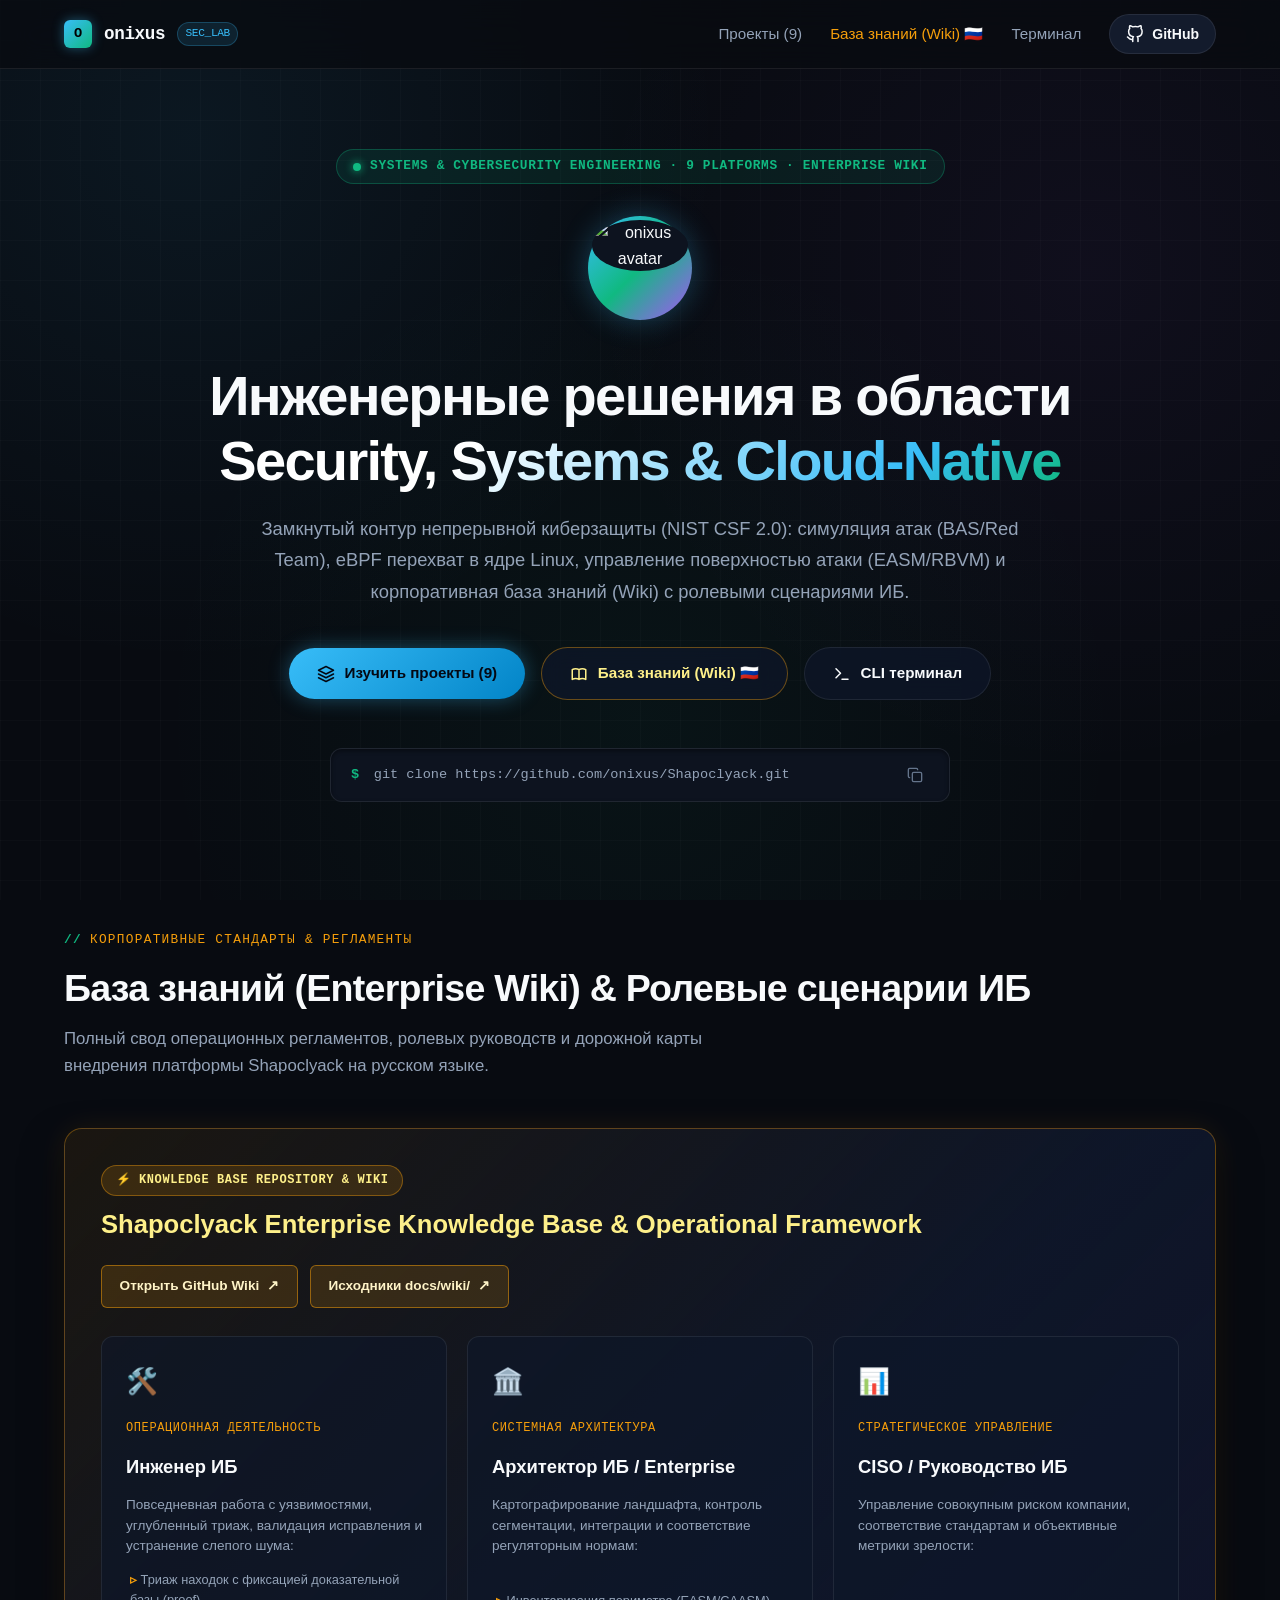
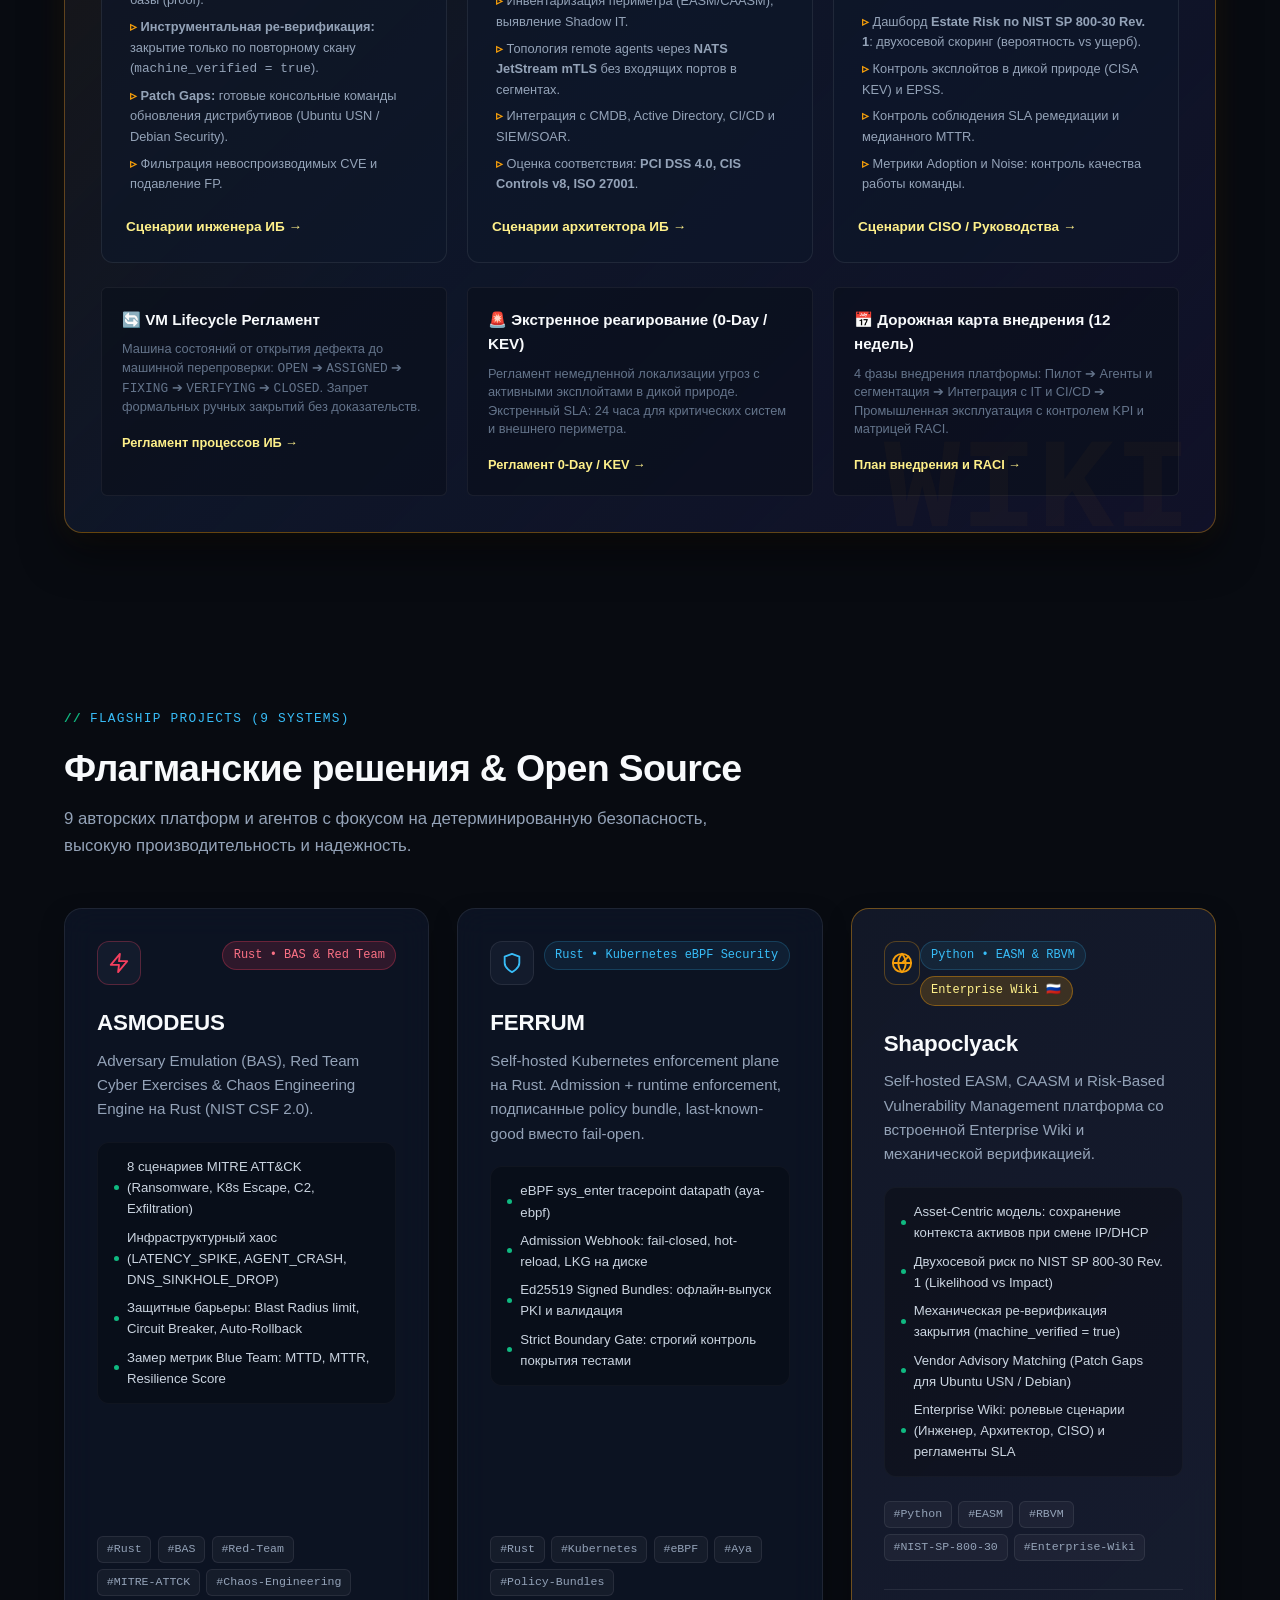
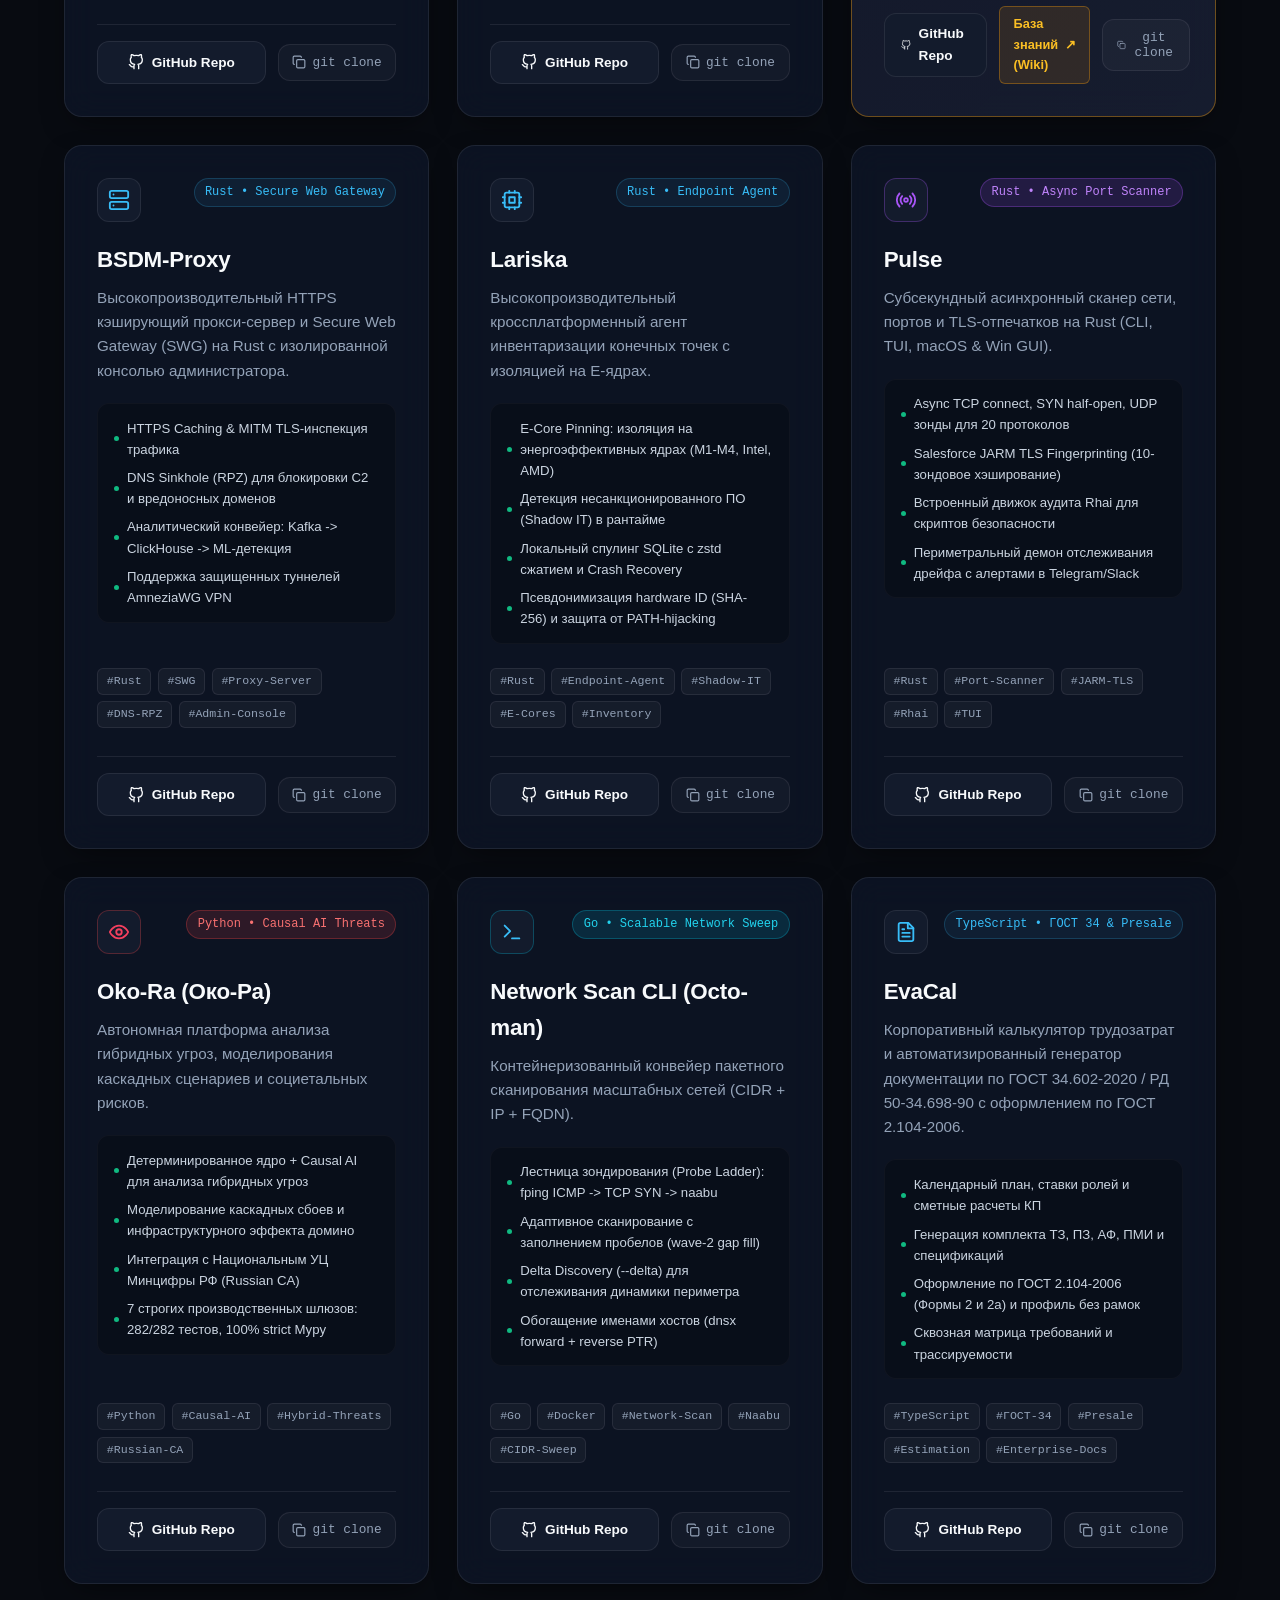
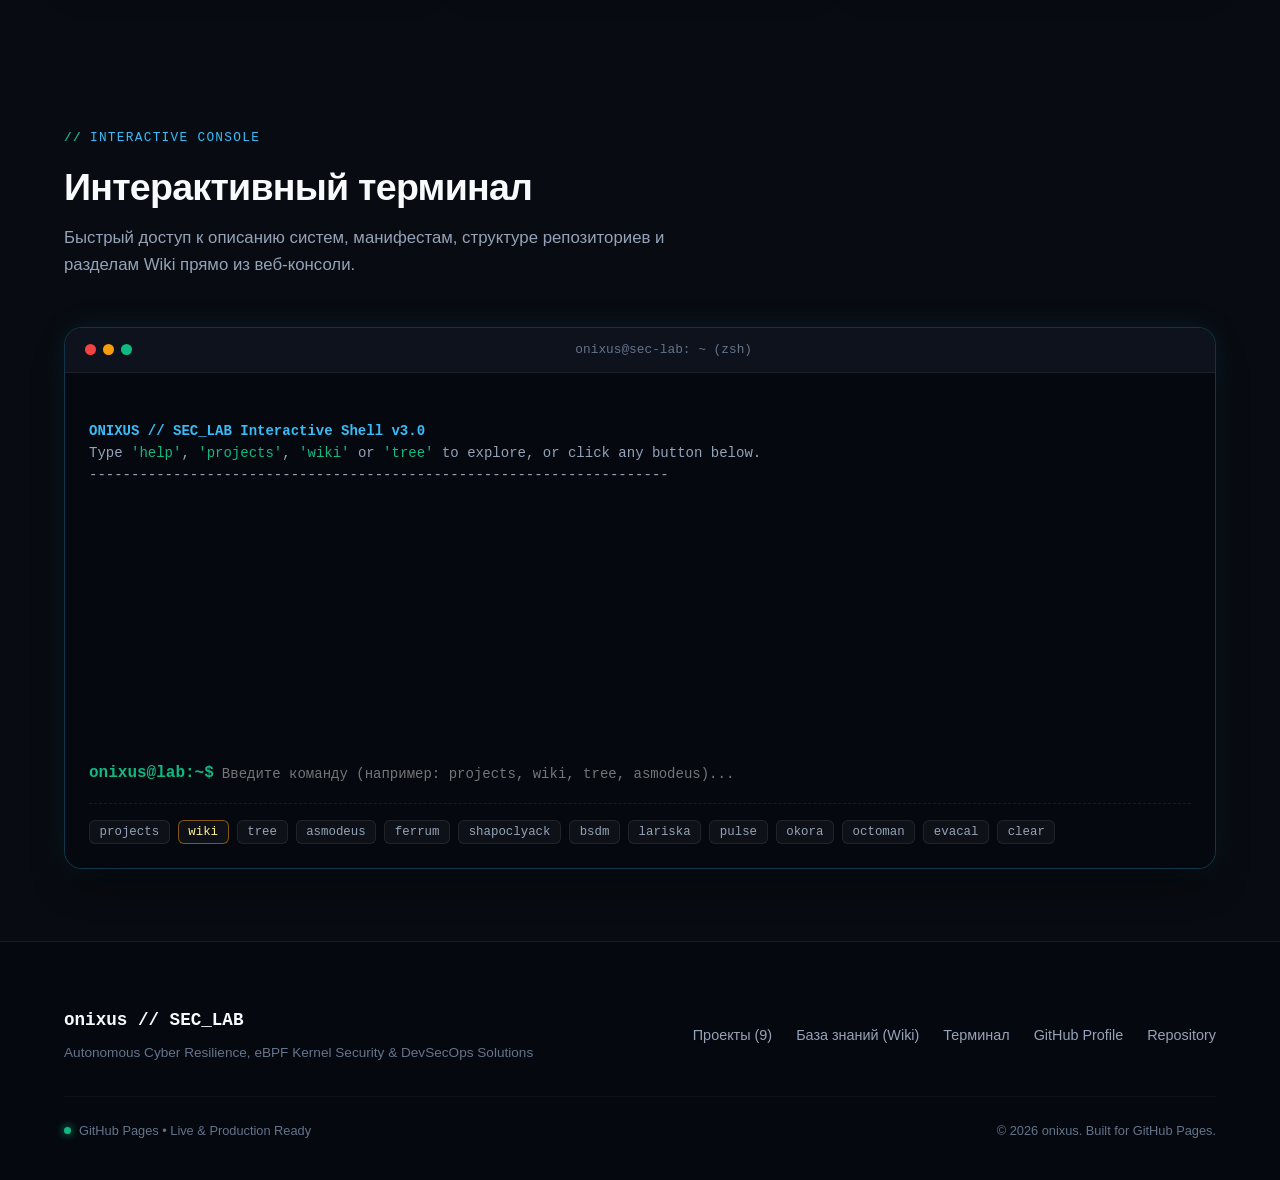
==== commit 58c5d3ad: "fix: remove APEX platform references and focus on 9 flagship systems" ====
--- a/index.html
+++ b/index.html
@@ -4,7 +4,7 @@
   <meta charset="UTF-8">
   <meta name="viewport" content="width=device-width, initial-scale=1.0">
   <title>onixus // Systems & Cybersecurity Showcase</title>
-  <meta name="description" content="Флагманские проекты onixus: Asmodeus (BAS/Red Team), Ferrum (K8s eBPF), Shapoclyack (EASM/RBVM & Enterprise Wiki), APEX Unified Platform, Lariska, BSDM-Proxy, Pulse, Oko-Ra, Octo-man, EvaCal.">
+  <meta name="description" content="Флагманские авторские проекты onixus: Asmodeus (BAS/Red Team), Ferrum (K8s eBPF), Shapoclyack (EASM/RBVM & Enterprise Wiki), Lariska, BSDM-Proxy, Pulse, Oko-Ra, Octo-man, EvaCal.">
   <link rel="icon" href="https://avatars.githubusercontent.com/u/12559109?v=4" type="image/png">
   <link rel="stylesheet" href="styles.css">
 </head>
@@ -21,7 +21,7 @@
 
       <nav>
         <ul class="nav-links">
-          <li><a href="#projects" class="nav-link">Проекты (10)</a></li>
+          <li><a href="#projects" class="nav-link">Проекты (9)</a></li>
           <li><a href="#wiki" class="nav-link" style="color: var(--accent-amber);">База знаний (Wiki) 🇷🇺</a></li>
           <li><a href="#terminal" class="nav-link">Терминал</a></li>
           <li>
@@ -44,7 +44,7 @@
         
         <div class="hero-badge-wrapper">
           <span class="status-dot"></span>
-          <span class="hero-badge-text">Systems & Cybersecurity Engineering · 10 Platforms · Enterprise Wiki</span>
+          <span class="hero-badge-text">Systems & Cybersecurity Engineering · 9 Platforms · Enterprise Wiki</span>
         </div>
 
         <div class="hero-profile">
@@ -60,14 +60,14 @@
 
         <p class="hero-subtitle">
           Замкнутый контур непрерывной киберзащиты (NIST CSF 2.0): симуляция атак (BAS/Red Team), 
-          eBPF перехват в ядре Linux, управление поверхностью атаки (EASM/RBVM), 
-          корпоративная база знаний (Wiki) и единая консоль APEX.
+          eBPF перехват в ядре Linux, управление поверхностью атаки (EASM/RBVM) 
+          и корпоративная база знаний (Wiki) с ролевыми сценариями ИБ.
         </p>
 
         <div class="hero-actions">
           <a href="#projects" class="btn-primary">
             <svg width="18" height="18" viewBox="0 0 24 24" fill="none" stroke="currentColor" stroke-width="2" stroke-linecap="round" stroke-linejoin="round"><polygon points="12 2 2 7 12 12 22 7 12 2"/><polyline points="2 17 12 22 22 17"/><polyline points="2 12 12 17 22 12"/></svg>
-            Изучить проекты (10)
+            Изучить проекты (9)
           </a>
           <a href="#wiki" class="btn-secondary" style="border-color: rgba(245, 158, 11, 0.4); color: #fef08a;">
             <svg width="18" height="18" viewBox="0 0 24 24" fill="none" stroke="currentColor" stroke-width="2" stroke-linecap="round" stroke-linejoin="round"><path d="M12 6.253v13m0-13C10.832 5.477 9.246 5 7.5 5S4.168 5.477 3 6.253v13C4.168 18.477 5.754 18 7.5 18s3.332.477 4.5 1.253m0-13C13.168 5.477 14.754 5 16.5 5c1.747 0 3.332.477 4.5 1.253v13C19.832 18.477 18.247 18 16.5 18c-1.746 0-3.332.477-4.5 1.253"/></svg>
@@ -226,9 +226,9 @@
       <div class="container">
         
         <div class="section-header">
-          <span class="section-tag">Flagship Projects (10 Systems)</span>
+          <span class="section-tag">Flagship Projects (9 Systems)</span>
           <h2 class="section-title">Флагманские решения & Open Source</h2>
-          <p class="section-desc">10 авторских платформ и агентов с фокусом на детерминированную безопасность, высокую производительность и надежность.</p>
+          <p class="section-desc">9 авторских платформ и агентов с фокусом на детерминированную безопасность, высокую производительность и надежность.</p>
         </div>
 
         <!-- Pre-rendered Static Project Cards -->
@@ -358,46 +358,7 @@
             </div>
           </article>
 
-          <!-- Card 4: APEX Unified Platform -->
-          <article class="project-card" data-project-id="apex">
-            <div class="card-header">
-              <div class="card-icon-box" style="color: var(--accent-emerald); border-color: rgba(16, 185, 129, 0.3);">
-                <svg width="22" height="22" viewBox="0 0 24 24" fill="none" stroke="currentColor" stroke-width="2" stroke-linecap="round" stroke-linejoin="round"><rect width="7" height="7" x="3" y="3" rx="1"/><rect width="7" height="7" x="14" y="3" rx="1"/><rect width="7" height="7" x="14" y="14" rx="1"/><rect width="7" height="7" x="3" y="14" rx="1"/></svg>
-              </div>
-              <span class="card-badge" style="background: rgba(16, 185, 129, 0.15); color: #34d399; border: 1px solid rgba(16, 185, 129, 0.3);">Next.js • Single Pane of Glass</span>
-            </div>
-            
-            <h3 class="card-title">APEX Unified Platform</h3>
-            <p class="card-summary">Централизованная консоль безопасности и управления, объединяющая 8 систем в платформу класса XDR / EASM / SWG.</p>
-            
-            <ul class="card-highlights">
-              <li class="highlight-item"><span class="highlight-dot"></span><span>Asset 360° Explorer: сквозной профиль хоста со сведениями всех подсистем</span></li>
-              <li class="highlight-item"><span class="highlight-dot"></span><span>Unified API Gateway (BFF): высокопроизводительная агрегация телеметрии</span></li>
-              <li class="highlight-item"><span class="highlight-dot"></span><span>ClickHouse DataLake: аналитика событий безопасности в реальном времени</span></li>
-              <li class="highlight-item"><span class="highlight-dot"></span><span>Интеграция 8 компонентов: Shapoclyack, Ferrum, BSDM, Lariska, Pulse, Oko-Ra, Octo-man, EvaCal</span></li>
-            </ul>
-            
-            <div class="card-tags">
-              <span class="tag-pill">#Next.js</span>
-              <span class="tag-pill">#FastAPI</span>
-              <span class="tag-pill">#BFF</span>
-              <span class="tag-pill">#ClickHouse</span>
-              <span class="tag-pill">#XDR</span>
-            </div>
-            
-            <div class="card-actions">
-              <a href="https://github.com/onixus/unified-platform" target="_blank" rel="noopener noreferrer" class="btn-card-repo">
-                <svg width="16" height="16" viewBox="0 0 24 24" fill="none" stroke="currentColor" stroke-width="2" stroke-linecap="round" stroke-linejoin="round"><path d="M9 19c-5 1.5-5-2.5-7-3m14 6v-3.87a3.37 3.37 0 0 0-.94-2.61c3.14-.35 6.44-1.54 6.44-7A5.44 5.44 0 0 0 20 4.77 5.07 5.07 0 0 0 19.91 1S18.73.65 16 2.48a13.38 13.38 0 0 0-7 0C6.27.65 5.09 1 5.09 1A5.07 5.07 0 0 0 5 4.77a5.44 5.44 0 0 0-1.5 3.78c0 5.42 3.3 6.61 6.44 7A3.37 3.37 0 0 0 9 18.13V22"/></svg>
-                GitHub Repo
-              </a>
-              <button class="btn-card-clone" onclick="copyCloneCommand('git clone https://github.com/onixus/unified-platform.git')" title="Скопировать команду git clone">
-                <svg width="14" height="14" viewBox="0 0 24 24" fill="none" stroke="currentColor" stroke-width="2" stroke-linecap="round" stroke-linejoin="round"><rect width="14" height="14" x="8" y="8" rx="2" ry="2"/><path d="M4 16c-1.1 0-2-.9-2-2V4c0-1.1.9-2 2-2h10c1.1 0 2 .9 2 2"/></svg>
-                git clone
-              </button>
-            </div>
-          </article>
-
-          <!-- Card 5: BSDM-Proxy -->
+          <!-- Card 4: BSDM-Proxy -->
           <article class="project-card" data-project-id="bsdm-proxy">
             <div class="card-header">
               <div class="card-icon-box">
@@ -436,7 +397,7 @@
             </div>
           </article>
 
-          <!-- Card 6: Lariska -->
+          <!-- Card 5: Lariska -->
           <article class="project-card" data-project-id="lariska">
             <div class="card-header">
               <div class="card-icon-box">
@@ -475,7 +436,7 @@
             </div>
           </article>
 
-          <!-- Card 7: Pulse -->
+          <!-- Card 6: Pulse -->
           <article class="project-card" data-project-id="pulse">
             <div class="card-header">
               <div class="card-icon-box" style="color: var(--accent-violet); border-color: rgba(168, 85, 247, 0.3);">
@@ -503,18 +464,18 @@
             </div>
             
             <div class="card-actions">
-              <a href="https://github.com/onixus/pulse" target="_blank" rel="noopener noreferrer" class="btn-card-repo">
-                <svg width="16" height="16" viewBox="0 0 24 24" fill="none" stroke="currentColor" stroke-width="2" stroke-linecap="round" stroke-linejoin="round"><path d="M9 19c-5 1.5-5-2.5-7-3m14 6v-3.87a3.37 3.37 0 0 0-.94-2.61c3.14-.35 6.44-1.54 6.44-7A5.44 5.44 0 0 0 20 4.77 5.07 5.07 0 0 0 19.91 1S18.73.65 16 2.48a13.38 13.38 0 0 0-7 0C6.27.65 5.09 1 5.09 1A5.07 5.07 0 0 0 5 4.77a5.44 5.44 0 0 0-1.5 3.78c0 5.42 3.3 6.61 6.44 7A3.37 3.37 0 0 0 9 18.13V22"/></svg>
-                GitHub Repo
-              </a>
-              <button class="btn-card-clone" onclick="copyCloneCommand('git clone https://github.com/onixus/pulse.git')" title="Скопировать команду git clone">
-                <svg width="14" height="14" viewBox="0 0 24 24" fill="none" stroke="currentColor" stroke-width="2" stroke-linecap="round" stroke-linejoin="round"><rect width="14" height="14" x="8" y="8" rx="2" ry="2"/><path d="M4 16c-1.1 0-2-.9-2-2V4c0-1.1.9-2 2-2h10c1.1 0 2 .9 2 2"/></svg>
-                git clone
-              </button>
-            </div>
-          </article>
-
-          <!-- Card 8: Oko-Ra -->
+              <a href="https://github.com/onixus/GenDec" target="_blank" rel="noopener noreferrer" class="btn-card-repo">
+                <svg width="16" height="16" viewBox="0 0 24 24" fill="none" stroke="currentColor" stroke-width="2" stroke-linecap="round" stroke-linejoin="round"><path d="M9 19c-5 1.5-5-2.5-7-3m14 6v-3.87a3.37 3.37 0 0 0-.94-2.61c3.14-.35 6.44-1.54 6.44-7A5.44 5.44 0 0 0 20 4.77 5.07 5.07 0 0 0 19.91 1S18.73.65 16 2.48a13.38 13.38 0 0 0-7 0C6.27.65 5.09 1 5.09 1A5.07 5.07 0 0 0 5 4.77a5.44 5.44 0 0 0-1.5 3.78c0 5.42 3.3 6.61 6.44 7A3.37 3.37 0 0 0 9 18.13V22"/></svg>
+                GitHub Repo
+              </a>
+              <button class="btn-card-clone" onclick="copyCloneCommand('git clone https://github.com/onixus/GenDec.git')" title="Скопировать команду git clone">
+                <svg width="14" height="14" viewBox="0 0 24 24" fill="none" stroke="currentColor" stroke-width="2" stroke-linecap="round" stroke-linejoin="round"><rect width="14" height="14" x="8" y="8" rx="2" ry="2"/><path d="M4 16c-1.1 0-2-.9-2-2V4c0-1.1.9-2 2-2h10c1.1 0 2 .9 2 2"/></svg>
+                git clone
+              </button>
+            </div>
+          </article>
+
+          <!-- Card 7: Oko-Ra -->
           <article class="project-card" data-project-id="okora">
             <div class="card-header">
               <div class="card-icon-box" style="color: var(--accent-red); border-color: rgba(239, 68, 68, 0.3);">
@@ -552,7 +513,7 @@
             </div>
           </article>
 
-          <!-- Card 9: Network Scan CLI (Octo-man) -->
+          <!-- Card 8: Network Scan CLI (Octo-man) -->
           <article class="project-card" data-project-id="octoman">
             <div class="card-header">
               <div class="card-icon-box" style="color: var(--accent-cyan); border-color: rgba(6, 182, 212, 0.3);">
@@ -591,7 +552,7 @@
             </div>
           </article>
 
-          <!-- Card 10: EvaCal -->
+          <!-- Card 9: EvaCal -->
           <article class="project-card" data-project-id="evacal">
             <div class="card-header">
               <div class="card-icon-box">
@@ -673,7 +634,6 @@
               <button class="quick-cmd-btn" onclick="runTerminalCommand('asmodeus')">asmodeus</button>
               <button class="quick-cmd-btn" onclick="runTerminalCommand('ferrum')">ferrum</button>
               <button class="quick-cmd-btn" onclick="runTerminalCommand('shapoclyack')">shapoclyack</button>
-              <button class="quick-cmd-btn" onclick="runTerminalCommand('apex')">apex</button>
               <button class="quick-cmd-btn" onclick="runTerminalCommand('bsdm')">bsdm</button>
               <button class="quick-cmd-btn" onclick="runTerminalCommand('lariska')">lariska</button>
               <button class="quick-cmd-btn" onclick="runTerminalCommand('pulse')">pulse</button>
@@ -699,7 +659,7 @@
         </div>
 
         <ul class="footer-links">
-          <li><a href="#projects" class="footer-link">Проекты (10)</a></li>
+          <li><a href="#projects" class="footer-link">Проекты (9)</a></li>
           <li><a href="#wiki" class="footer-link">База знаний (Wiki)</a></li>
           <li><a href="#terminal" class="footer-link">Терминал</a></li>
           <li><a href="https://github.com/onixus" target="_blank" rel="noopener noreferrer" class="footer-link">GitHub Profile</a></li>
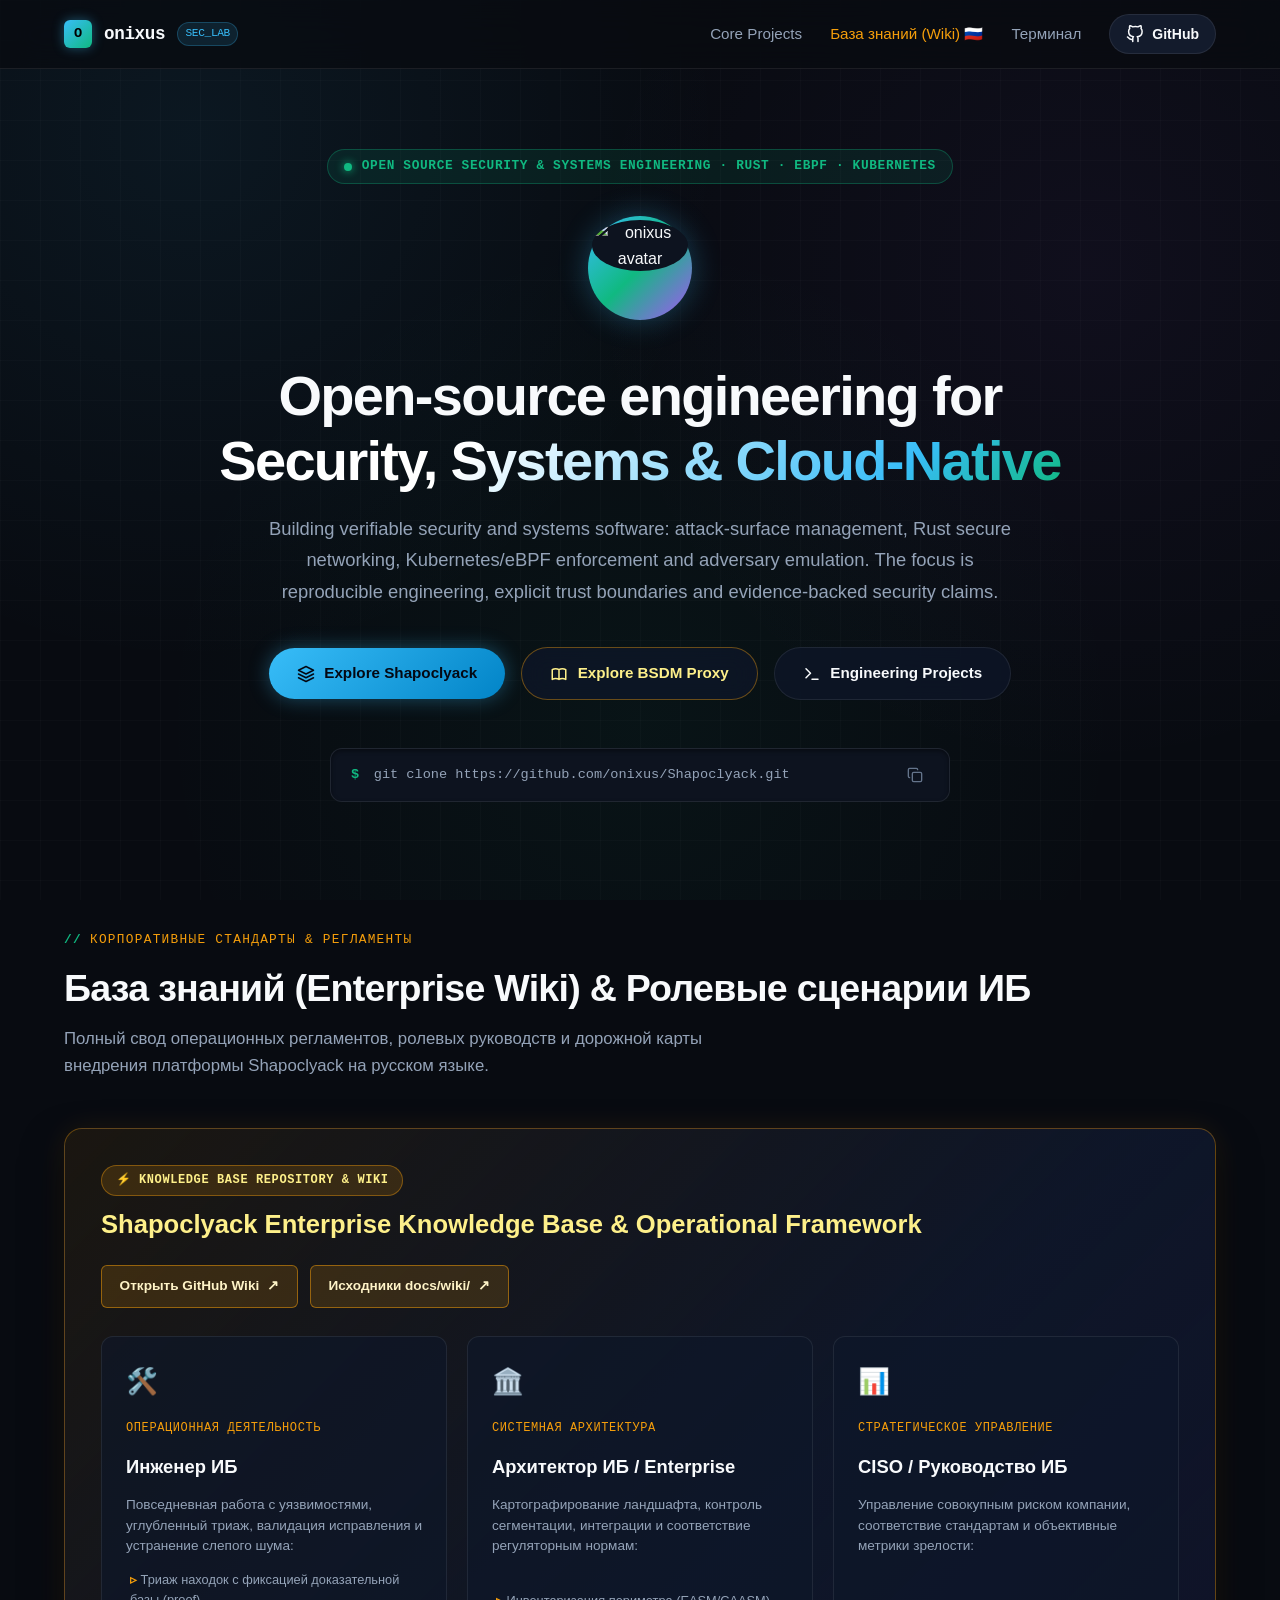
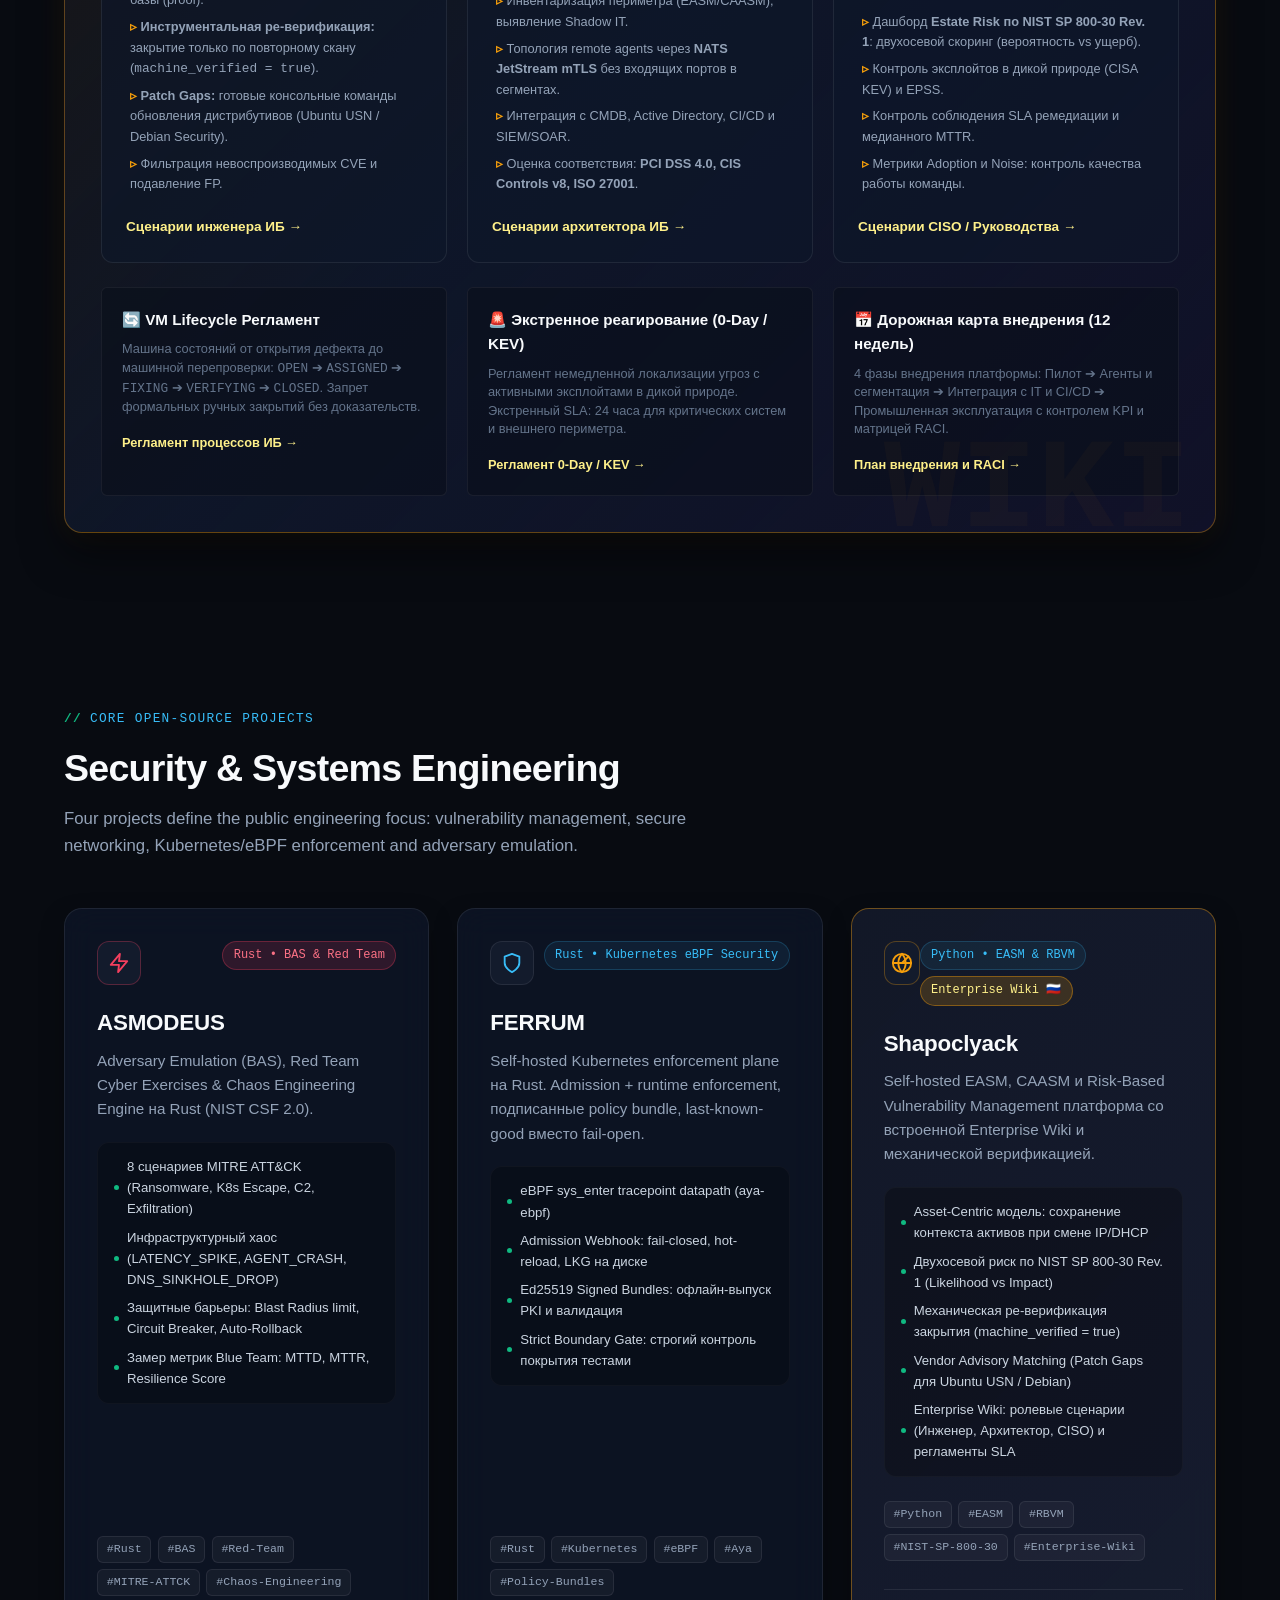
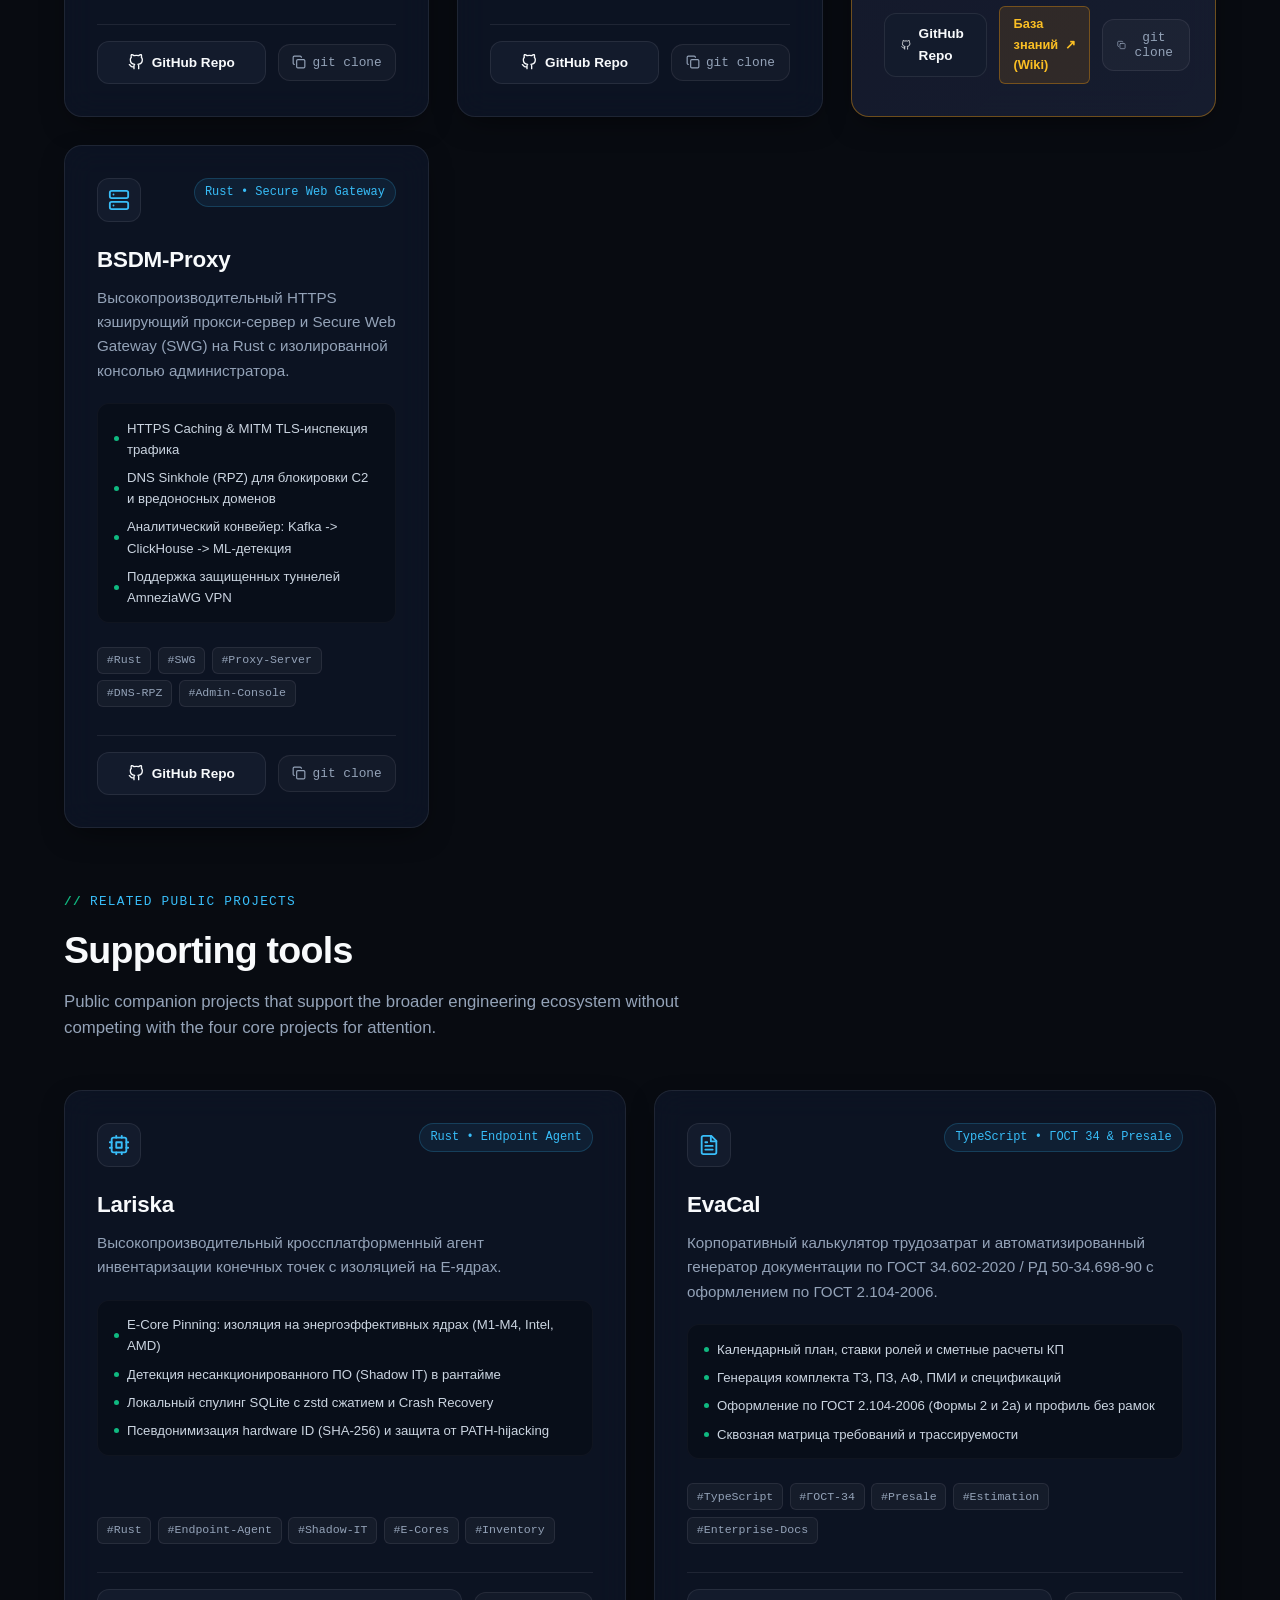
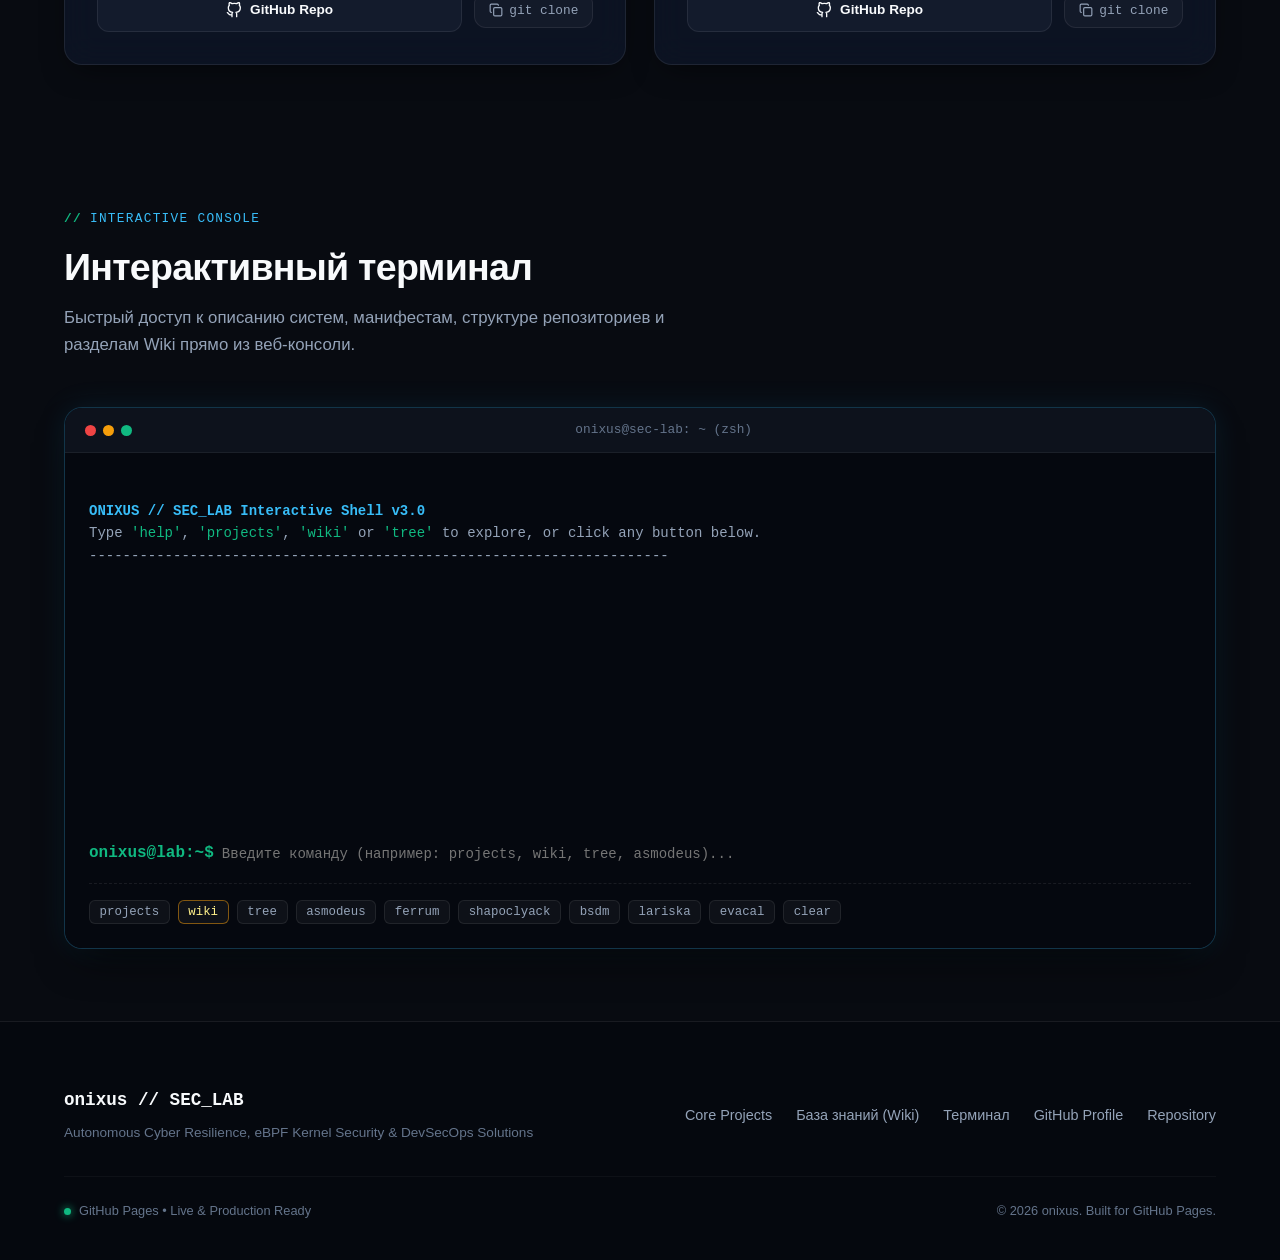
==== commit 5d6b0794: "refactor: focus portfolio on core open-source projects" ====
--- a/index.html
+++ b/index.html
@@ -3,8 +3,8 @@
 <head>
   <meta charset="UTF-8">
   <meta name="viewport" content="width=device-width, initial-scale=1.0">
-  <title>onixus // Systems & Cybersecurity Showcase</title>
-  <meta name="description" content="Флагманские авторские проекты onixus: Asmodeus (BAS/Red Team), Ferrum (K8s eBPF), Shapoclyack (EASM/RBVM & Enterprise Wiki), Lariska, BSDM-Proxy, Pulse, Oko-Ra, Octo-man, EvaCal.">
+  <title>onixus // Open Source Security & Systems Engineering</title>
+  <meta name="description" content="Open-source security and systems engineering by onixus: Shapoclyack, BSDM-Proxy, Ferrum and Asmodeus — attack-surface management, secure networking, Kubernetes/eBPF enforcement and adversary emulation.">
   <link rel="icon" href="https://avatars.githubusercontent.com/u/12559109?v=4" type="image/png">
   <link rel="stylesheet" href="styles.css">
 </head>
@@ -21,7 +21,7 @@
 
       <nav>
         <ul class="nav-links">
-          <li><a href="#projects" class="nav-link">Проекты (9)</a></li>
+          <li><a href="#projects" class="nav-link">Core Projects</a></li>
           <li><a href="#wiki" class="nav-link" style="color: var(--accent-amber);">База знаний (Wiki) 🇷🇺</a></li>
           <li><a href="#terminal" class="nav-link">Терминал</a></li>
           <li>
@@ -44,7 +44,7 @@
         
         <div class="hero-badge-wrapper">
           <span class="status-dot"></span>
-          <span class="hero-badge-text">Systems & Cybersecurity Engineering · 9 Platforms · Enterprise Wiki</span>
+          <span class="hero-badge-text">Open Source Security & Systems Engineering · Rust · eBPF · Kubernetes</span>
         </div>
 
         <div class="hero-profile">
@@ -54,28 +54,28 @@
         </div>
 
         <h1 class="hero-title">
-          Инженерные решения в области <br>
+          Open-source engineering for <br>
           <span class="hero-title-highlight">Security, Systems & Cloud-Native</span>
         </h1>
 
         <p class="hero-subtitle">
-          Замкнутый контур непрерывной киберзащиты (NIST CSF 2.0): симуляция атак (BAS/Red Team), 
-          eBPF перехват в ядре Linux, управление поверхностью атаки (EASM/RBVM) 
-          и корпоративная база знаний (Wiki) с ролевыми сценариями ИБ.
+          Building verifiable security and systems software: attack-surface management, Rust secure networking,
+          Kubernetes/eBPF enforcement and adversary emulation. The focus is reproducible engineering, explicit
+          trust boundaries and evidence-backed security claims.
         </p>
 
         <div class="hero-actions">
-          <a href="#projects" class="btn-primary">
+          <a href="https://github.com/onixus/Shapoclyack" target="_blank" rel="noopener noreferrer" class="btn-primary">
             <svg width="18" height="18" viewBox="0 0 24 24" fill="none" stroke="currentColor" stroke-width="2" stroke-linecap="round" stroke-linejoin="round"><polygon points="12 2 2 7 12 12 22 7 12 2"/><polyline points="2 17 12 22 22 17"/><polyline points="2 12 12 17 22 12"/></svg>
-            Изучить проекты (9)
+            Explore Shapoclyack
           </a>
-          <a href="#wiki" class="btn-secondary" style="border-color: rgba(245, 158, 11, 0.4); color: #fef08a;">
+          <a href="https://github.com/onixus/bsdm-proxy" target="_blank" rel="noopener noreferrer" class="btn-secondary" style="border-color: rgba(245, 158, 11, 0.4); color: #fef08a;">
             <svg width="18" height="18" viewBox="0 0 24 24" fill="none" stroke="currentColor" stroke-width="2" stroke-linecap="round" stroke-linejoin="round"><path d="M12 6.253v13m0-13C10.832 5.477 9.246 5 7.5 5S4.168 5.477 3 6.253v13C4.168 18.477 5.754 18 7.5 18s3.332.477 4.5 1.253m0-13C13.168 5.477 14.754 5 16.5 5c1.747 0 3.332.477 4.5 1.253v13C19.832 18.477 18.247 18 16.5 18c-1.746 0-3.332.477-4.5 1.253"/></svg>
-            База знаний (Wiki) 🇷🇺
+            Explore BSDM Proxy
           </a>
-          <a href="#terminal" class="btn-secondary">
+          <a href="#projects" class="btn-secondary">
             <svg width="18" height="18" viewBox="0 0 24 24" fill="none" stroke="currentColor" stroke-width="2" stroke-linecap="round" stroke-linejoin="round"><polyline points="4 17 10 11 4 5"/><line x1="12" x2="20" y1="19" y2="19"/></svg>
-            CLI терминал
+            Engineering Projects
           </a>
         </div>
 
@@ -226,9 +226,9 @@
       <div class="container">
         
         <div class="section-header">
-          <span class="section-tag">Flagship Projects (9 Systems)</span>
-          <h2 class="section-title">Флагманские решения & Open Source</h2>
-          <p class="section-desc">9 авторских платформ и агентов с фокусом на детерминированную безопасность, высокую производительность и надежность.</p>
+          <span class="section-tag">Core Open-Source Projects</span>
+          <h2 class="section-title">Security & Systems Engineering</h2>
+          <p class="section-desc">Four projects define the public engineering focus: vulnerability management, secure networking, Kubernetes/eBPF enforcement and adversary emulation.</p>
         </div>
 
         <!-- Pre-rendered Static Project Cards -->
@@ -397,6 +397,15 @@
             </div>
           </article>
 
+        </div>
+
+        <div class="section-header" style="margin-top: 4rem;">
+          <span class="section-tag">Related Public Projects</span>
+          <h2 class="section-title">Supporting tools</h2>
+          <p class="section-desc">Public companion projects that support the broader engineering ecosystem without competing with the four core projects for attention.</p>
+        </div>
+
+        <div class="projects-grid">
           <!-- Card 5: Lariska -->
           <article class="project-card" data-project-id="lariska">
             <div class="card-header">
@@ -430,122 +439,6 @@
                 GitHub Repo
               </a>
               <button class="btn-card-clone" onclick="copyCloneCommand('git clone https://github.com/onixus/Lariska.git')" title="Скопировать команду git clone">
-                <svg width="14" height="14" viewBox="0 0 24 24" fill="none" stroke="currentColor" stroke-width="2" stroke-linecap="round" stroke-linejoin="round"><rect width="14" height="14" x="8" y="8" rx="2" ry="2"/><path d="M4 16c-1.1 0-2-.9-2-2V4c0-1.1.9-2 2-2h10c1.1 0 2 .9 2 2"/></svg>
-                git clone
-              </button>
-            </div>
-          </article>
-
-          <!-- Card 6: Pulse -->
-          <article class="project-card" data-project-id="pulse">
-            <div class="card-header">
-              <div class="card-icon-box" style="color: var(--accent-violet); border-color: rgba(168, 85, 247, 0.3);">
-                <svg width="22" height="22" viewBox="0 0 24 24" fill="none" stroke="currentColor" stroke-width="2" stroke-linecap="round" stroke-linejoin="round"><path d="M4.9 19.1C1 15.2 1 8.8 4.9 4.9"/><path d="M7.8 16.2c-2.3-2.3-2.3-6.1 0-8.5"/><circle cx="12" cy="12" r="2"/><path d="M16.2 7.8c2.3 2.3 2.3 6.1 0 8.5"/><path d="M19.1 4.9C23 8.8 23 15.2 19.1 19.1"/></svg>
-              </div>
-              <span class="card-badge" style="background: rgba(168, 85, 247, 0.15); color: #c084fc; border: 1px solid rgba(168, 85, 247, 0.3);">Rust • Async Port Scanner</span>
-            </div>
-            
-            <h3 class="card-title">Pulse</h3>
-            <p class="card-summary">Субсекундный асинхронный сканер сети, портов и TLS-отпечатков на Rust (CLI, TUI, macOS & Win GUI).</p>
-            
-            <ul class="card-highlights">
-              <li class="highlight-item"><span class="highlight-dot"></span><span>Async TCP connect, SYN half-open, UDP зонды для 20 протоколов</span></li>
-              <li class="highlight-item"><span class="highlight-dot"></span><span>Salesforce JARM TLS Fingerprinting (10-зондовое хэширование)</span></li>
-              <li class="highlight-item"><span class="highlight-dot"></span><span>Встроенный движок аудита Rhai для скриптов безопасности</span></li>
-              <li class="highlight-item"><span class="highlight-dot"></span><span>Периметральный демон отслеживания дрейфа с алертами в Telegram/Slack</span></li>
-            </ul>
-            
-            <div class="card-tags">
-              <span class="tag-pill">#Rust</span>
-              <span class="tag-pill">#Port-Scanner</span>
-              <span class="tag-pill">#JARM-TLS</span>
-              <span class="tag-pill">#Rhai</span>
-              <span class="tag-pill">#TUI</span>
-            </div>
-            
-            <div class="card-actions">
-              <a href="https://github.com/onixus/GenDec" target="_blank" rel="noopener noreferrer" class="btn-card-repo">
-                <svg width="16" height="16" viewBox="0 0 24 24" fill="none" stroke="currentColor" stroke-width="2" stroke-linecap="round" stroke-linejoin="round"><path d="M9 19c-5 1.5-5-2.5-7-3m14 6v-3.87a3.37 3.37 0 0 0-.94-2.61c3.14-.35 6.44-1.54 6.44-7A5.44 5.44 0 0 0 20 4.77 5.07 5.07 0 0 0 19.91 1S18.73.65 16 2.48a13.38 13.38 0 0 0-7 0C6.27.65 5.09 1 5.09 1A5.07 5.07 0 0 0 5 4.77a5.44 5.44 0 0 0-1.5 3.78c0 5.42 3.3 6.61 6.44 7A3.37 3.37 0 0 0 9 18.13V22"/></svg>
-                GitHub Repo
-              </a>
-              <button class="btn-card-clone" onclick="copyCloneCommand('git clone https://github.com/onixus/GenDec.git')" title="Скопировать команду git clone">
-                <svg width="14" height="14" viewBox="0 0 24 24" fill="none" stroke="currentColor" stroke-width="2" stroke-linecap="round" stroke-linejoin="round"><rect width="14" height="14" x="8" y="8" rx="2" ry="2"/><path d="M4 16c-1.1 0-2-.9-2-2V4c0-1.1.9-2 2-2h10c1.1 0 2 .9 2 2"/></svg>
-                git clone
-              </button>
-            </div>
-          </article>
-
-          <!-- Card 7: Oko-Ra -->
-          <article class="project-card" data-project-id="okora">
-            <div class="card-header">
-              <div class="card-icon-box" style="color: var(--accent-red); border-color: rgba(239, 68, 68, 0.3);">
-                <svg width="22" height="22" viewBox="0 0 24 24" fill="none" stroke="currentColor" stroke-width="2" stroke-linecap="round" stroke-linejoin="round"><path d="M2 12s3-7 10-7 10 7 10 7-3 7-10 7-10-7-10-7Z"/><circle cx="12" cy="12" r="3"/></svg>
-              </div>
-              <span class="card-badge" style="background: rgba(239, 68, 68, 0.15); color: #f87171; border: 1px solid rgba(239, 68, 68, 0.3);">Python • Causal AI Threats</span>
-            </div>
-            
-            <h3 class="card-title">Oko-Ra (Око-Ра)</h3>
-            <p class="card-summary">Автономная платформа анализа гибридных угроз, моделирования каскадных сценариев и социетальных рисков.</p>
-            
-            <ul class="card-highlights">
-              <li class="highlight-item"><span class="highlight-dot"></span><span>Детерминированное ядро + Causal AI для анализа гибридных угроз</span></li>
-              <li class="highlight-item"><span class="highlight-dot"></span><span>Моделирование каскадных сбоев и инфраструктурного эффекта домино</span></li>
-              <li class="highlight-item"><span class="highlight-dot"></span><span>Интеграция с Национальным УЦ Минцифры РФ (Russian CA)</span></li>
-              <li class="highlight-item"><span class="highlight-dot"></span><span>7 строгих производственных шлюзов: 282/282 тестов, 100% strict Mypy</span></li>
-            </ul>
-            
-            <div class="card-tags">
-              <span class="tag-pill">#Python</span>
-              <span class="tag-pill">#Causal-AI</span>
-              <span class="tag-pill">#Hybrid-Threats</span>
-              <span class="tag-pill">#Russian-CA</span>
-            </div>
-            
-            <div class="card-actions">
-              <a href="https://github.com/onixus/Oko-Ra" target="_blank" rel="noopener noreferrer" class="btn-card-repo">
-                <svg width="16" height="16" viewBox="0 0 24 24" fill="none" stroke="currentColor" stroke-width="2" stroke-linecap="round" stroke-linejoin="round"><path d="M9 19c-5 1.5-5-2.5-7-3m14 6v-3.87a3.37 3.37 0 0 0-.94-2.61c3.14-.35 6.44-1.54 6.44-7A5.44 5.44 0 0 0 20 4.77 5.07 5.07 0 0 0 19.91 1S18.73.65 16 2.48a13.38 13.38 0 0 0-7 0C6.27.65 5.09 1 5.09 1A5.07 5.07 0 0 0 5 4.77a5.44 5.44 0 0 0-1.5 3.78c0 5.42 3.3 6.61 6.44 7A3.37 3.37 0 0 0 9 18.13V22"/></svg>
-                GitHub Repo
-              </a>
-              <button class="btn-card-clone" onclick="copyCloneCommand('git clone https://github.com/onixus/Oko-Ra.git')" title="Скопировать команду git clone">
-                <svg width="14" height="14" viewBox="0 0 24 24" fill="none" stroke="currentColor" stroke-width="2" stroke-linecap="round" stroke-linejoin="round"><rect width="14" height="14" x="8" y="8" rx="2" ry="2"/><path d="M4 16c-1.1 0-2-.9-2-2V4c0-1.1.9-2 2-2h10c1.1 0 2 .9 2 2"/></svg>
-                git clone
-              </button>
-            </div>
-          </article>
-
-          <!-- Card 8: Network Scan CLI (Octo-man) -->
-          <article class="project-card" data-project-id="octoman">
-            <div class="card-header">
-              <div class="card-icon-box" style="color: var(--accent-cyan); border-color: rgba(6, 182, 212, 0.3);">
-                <svg width="22" height="22" viewBox="0 0 24 24" fill="none" stroke="currentColor" stroke-width="2" stroke-linecap="round" stroke-linejoin="round"><polyline points="4 17 10 11 4 5"/><line x1="12" x2="20" y1="19" y2="19"/></svg>
-              </div>
-              <span class="card-badge" style="background: rgba(6, 182, 212, 0.15); color: #22d3ee; border: 1px solid rgba(6, 182, 212, 0.3);">Go • Scalable Network Sweep</span>
-            </div>
-            
-            <h3 class="card-title">Network Scan CLI (Octo-man)</h3>
-            <p class="card-summary">Контейнеризованный конвейер пакетного сканирования масштабных сетей (CIDR + IP + FQDN).</p>
-            
-            <ul class="card-highlights">
-              <li class="highlight-item"><span class="highlight-dot"></span><span>Лестница зондирования (Probe Ladder): fping ICMP -> TCP SYN -> naabu</span></li>
-              <li class="highlight-item"><span class="highlight-dot"></span><span>Адаптивное сканирование с заполнением пробелов (wave-2 gap fill)</span></li>
-              <li class="highlight-item"><span class="highlight-dot"></span><span>Delta Discovery (--delta) для отслеживания динамики периметра</span></li>
-              <li class="highlight-item"><span class="highlight-dot"></span><span>Обогащение именами хостов (dnsx forward + reverse PTR)</span></li>
-            </ul>
-            
-            <div class="card-tags">
-              <span class="tag-pill">#Go</span>
-              <span class="tag-pill">#Docker</span>
-              <span class="tag-pill">#Network-Scan</span>
-              <span class="tag-pill">#Naabu</span>
-              <span class="tag-pill">#CIDR-Sweep</span>
-            </div>
-            
-            <div class="card-actions">
-              <a href="https://github.com/onixus/Octo-man" target="_blank" rel="noopener noreferrer" class="btn-card-repo">
-                <svg width="16" height="16" viewBox="0 0 24 24" fill="none" stroke="currentColor" stroke-width="2" stroke-linecap="round" stroke-linejoin="round"><path d="M9 19c-5 1.5-5-2.5-7-3m14 6v-3.87a3.37 3.37 0 0 0-.94-2.61c3.14-.35 6.44-1.54 6.44-7A5.44 5.44 0 0 0 20 4.77 5.07 5.07 0 0 0 19.91 1S18.73.65 16 2.48a13.38 13.38 0 0 0-7 0C6.27.65 5.09 1 5.09 1A5.07 5.07 0 0 0 5 4.77a5.44 5.44 0 0 0-1.5 3.78c0 5.42 3.3 6.61 6.44 7A3.37 3.37 0 0 0 9 18.13V22"/></svg>
-                GitHub Repo
-              </a>
-              <button class="btn-card-clone" onclick="copyCloneCommand('git clone https://github.com/onixus/Octo-man.git')" title="Скопировать команду git clone">
                 <svg width="14" height="14" viewBox="0 0 24 24" fill="none" stroke="currentColor" stroke-width="2" stroke-linecap="round" stroke-linejoin="round"><rect width="14" height="14" x="8" y="8" rx="2" ry="2"/><path d="M4 16c-1.1 0-2-.9-2-2V4c0-1.1.9-2 2-2h10c1.1 0 2 .9 2 2"/></svg>
                 git clone
               </button>
@@ -636,9 +529,6 @@
               <button class="quick-cmd-btn" onclick="runTerminalCommand('shapoclyack')">shapoclyack</button>
               <button class="quick-cmd-btn" onclick="runTerminalCommand('bsdm')">bsdm</button>
               <button class="quick-cmd-btn" onclick="runTerminalCommand('lariska')">lariska</button>
-              <button class="quick-cmd-btn" onclick="runTerminalCommand('pulse')">pulse</button>
-              <button class="quick-cmd-btn" onclick="runTerminalCommand('okora')">okora</button>
-              <button class="quick-cmd-btn" onclick="runTerminalCommand('octoman')">octoman</button>
               <button class="quick-cmd-btn" onclick="runTerminalCommand('evacal')">evacal</button>
               <button class="quick-cmd-btn" onclick="runTerminalCommand('clear')">clear</button>
             </div>
@@ -659,7 +549,7 @@
         </div>
 
         <ul class="footer-links">
-          <li><a href="#projects" class="footer-link">Проекты (9)</a></li>
+          <li><a href="#projects" class="footer-link">Core Projects</a></li>
           <li><a href="#wiki" class="footer-link">База знаний (Wiki)</a></li>
           <li><a href="#terminal" class="footer-link">Терминал</a></li>
           <li><a href="https://github.com/onixus" target="_blank" rel="noopener noreferrer" class="footer-link">GitHub Profile</a></li>
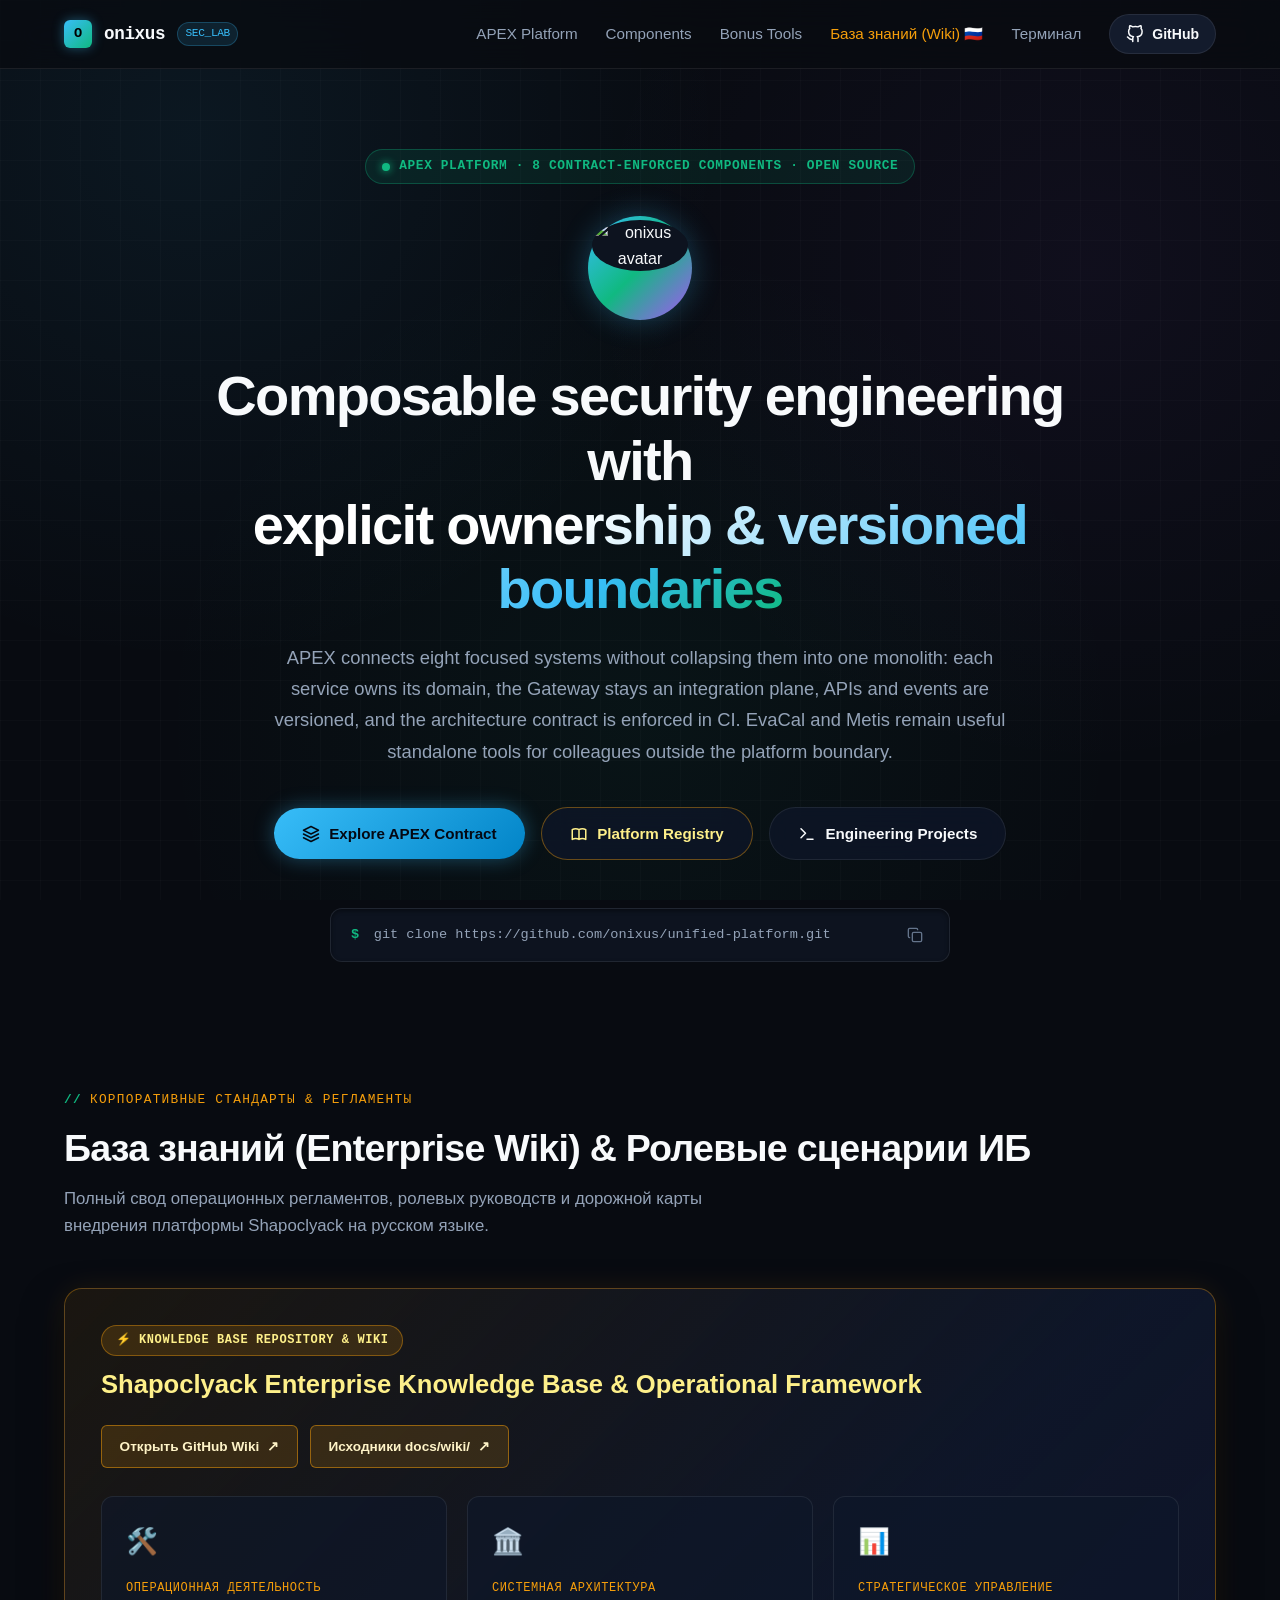
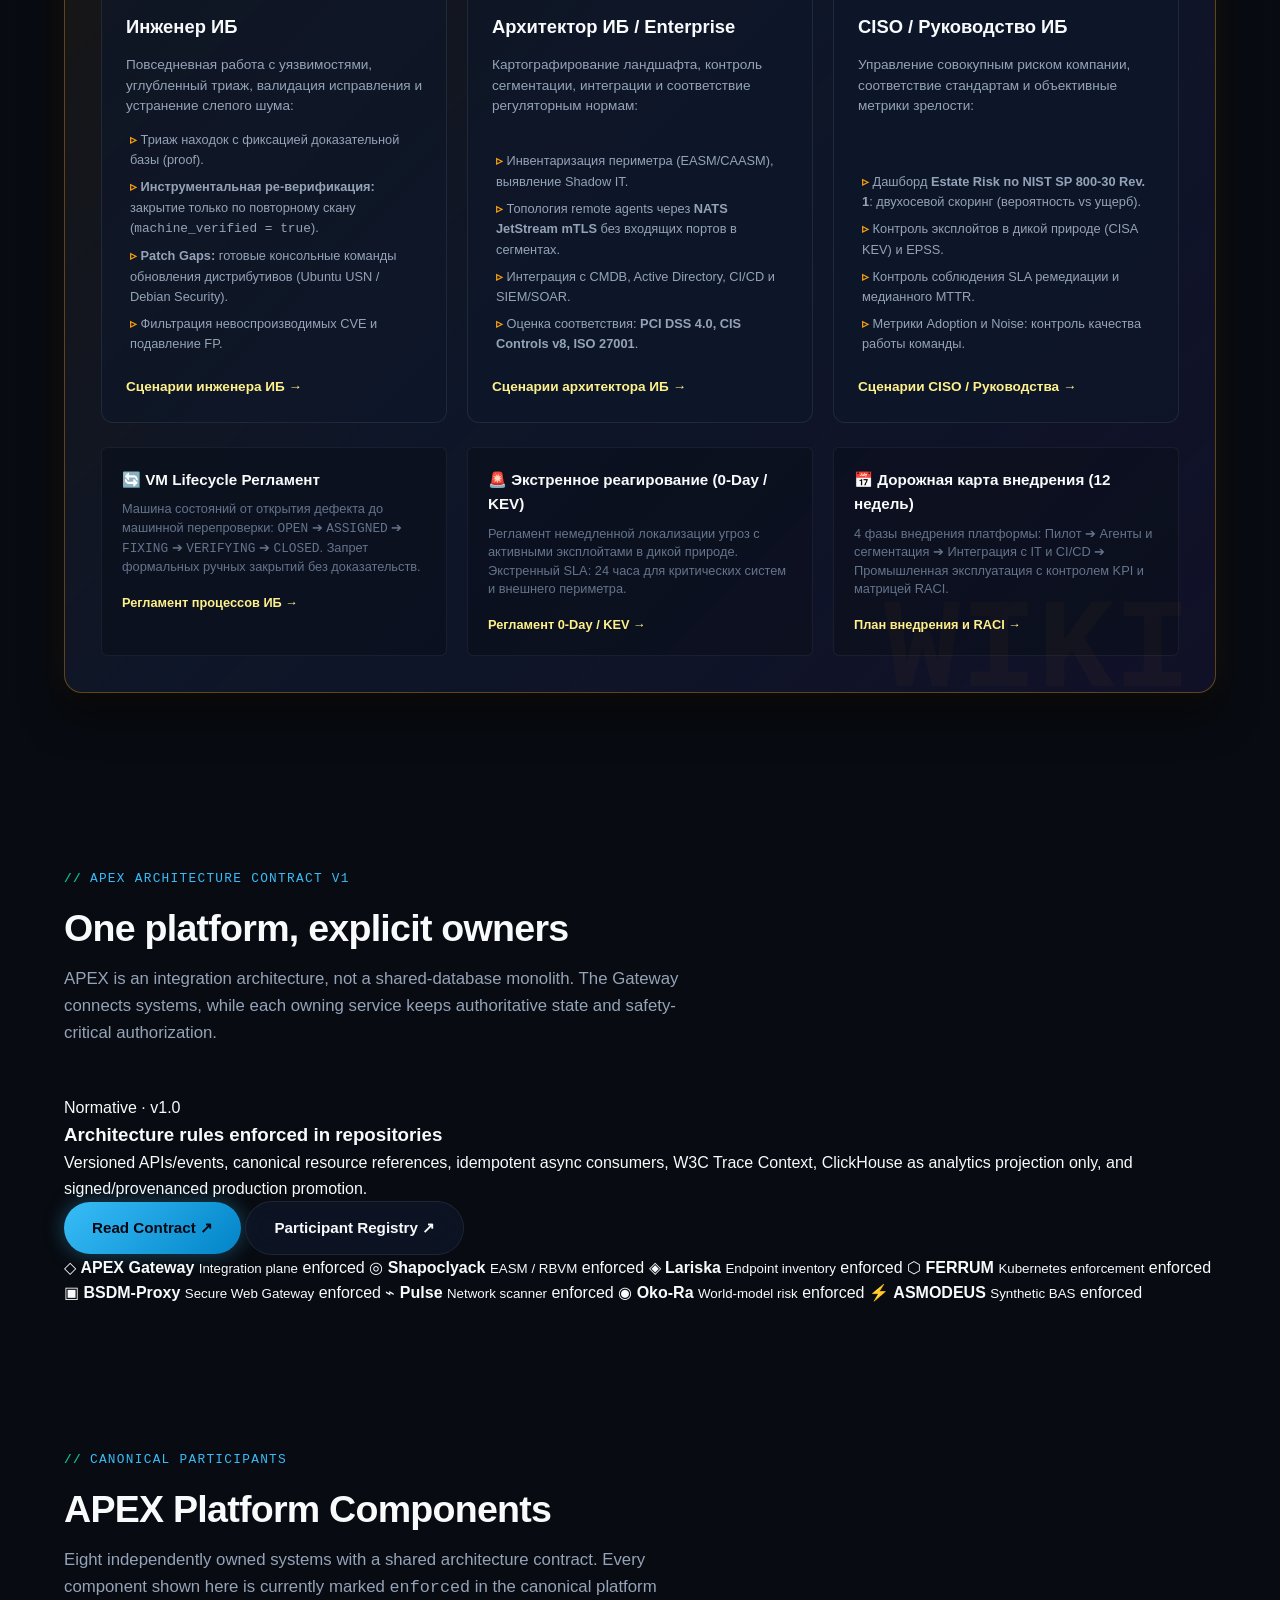
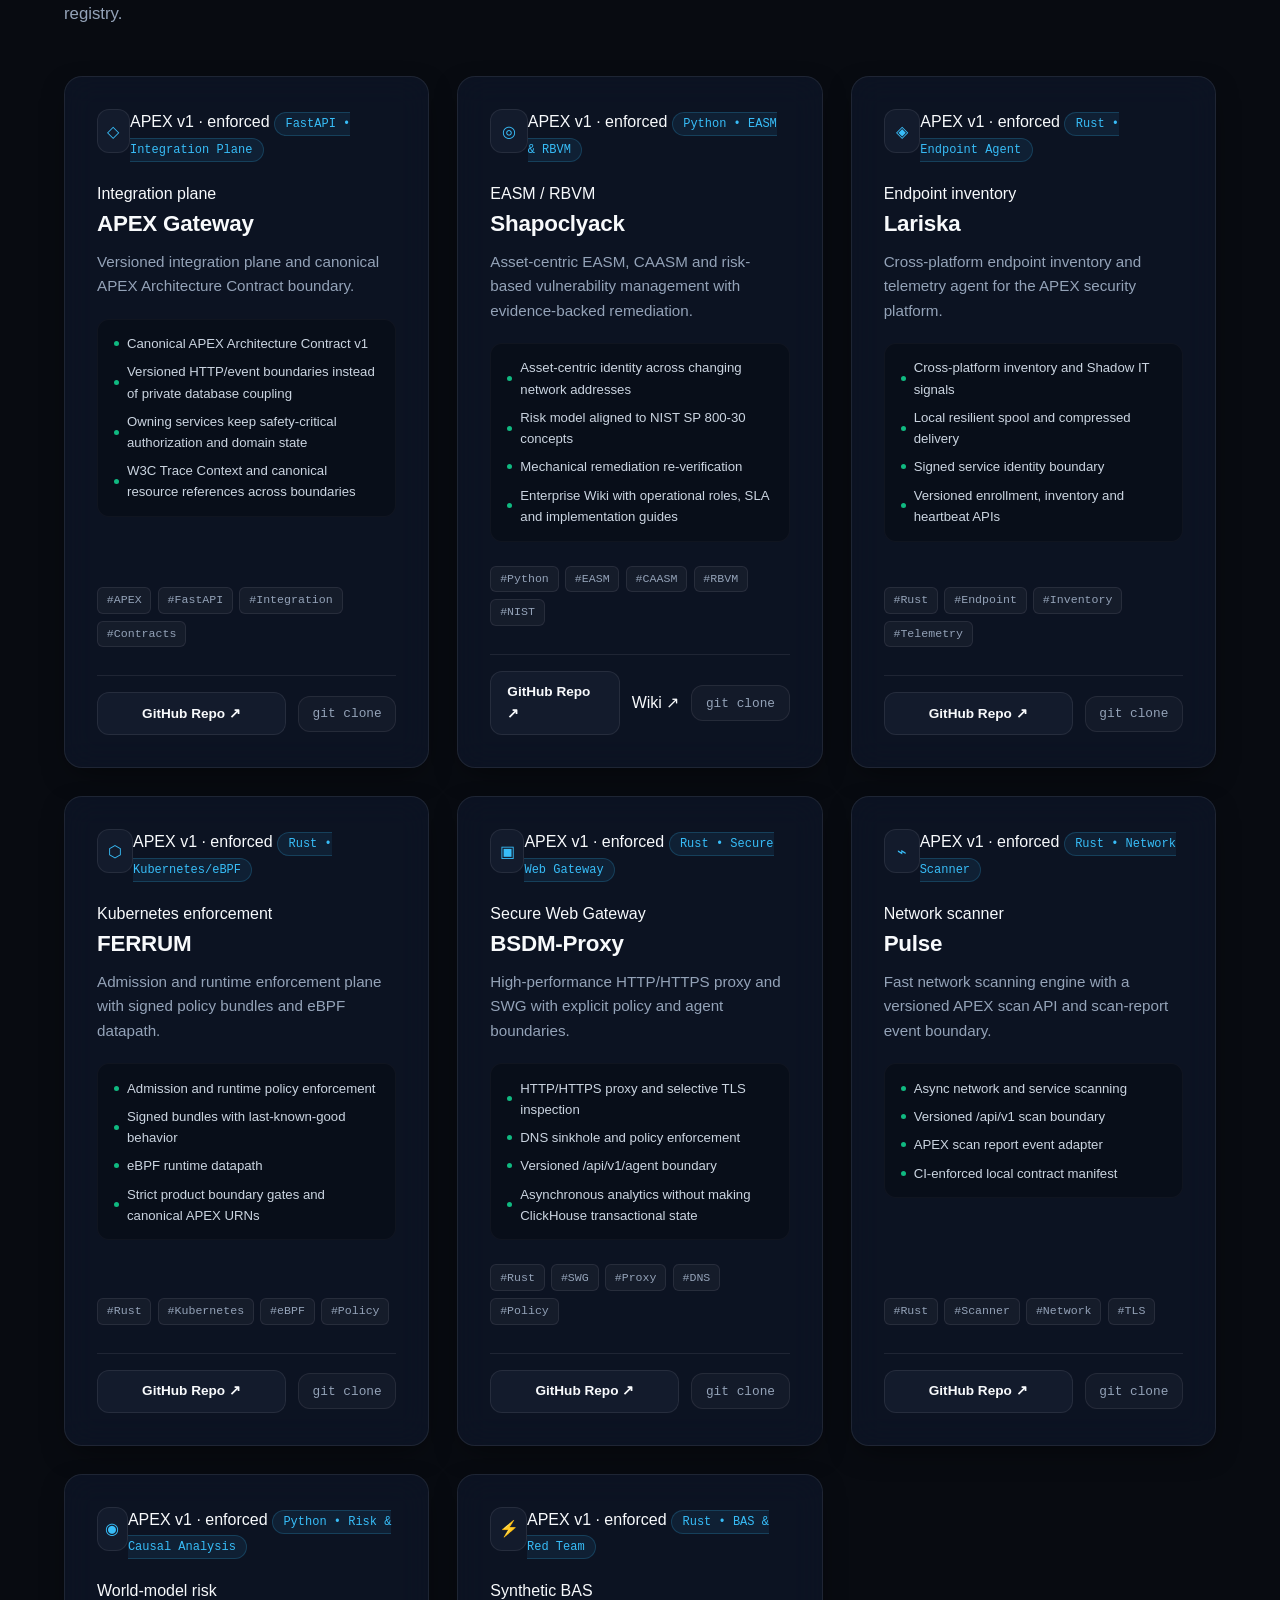
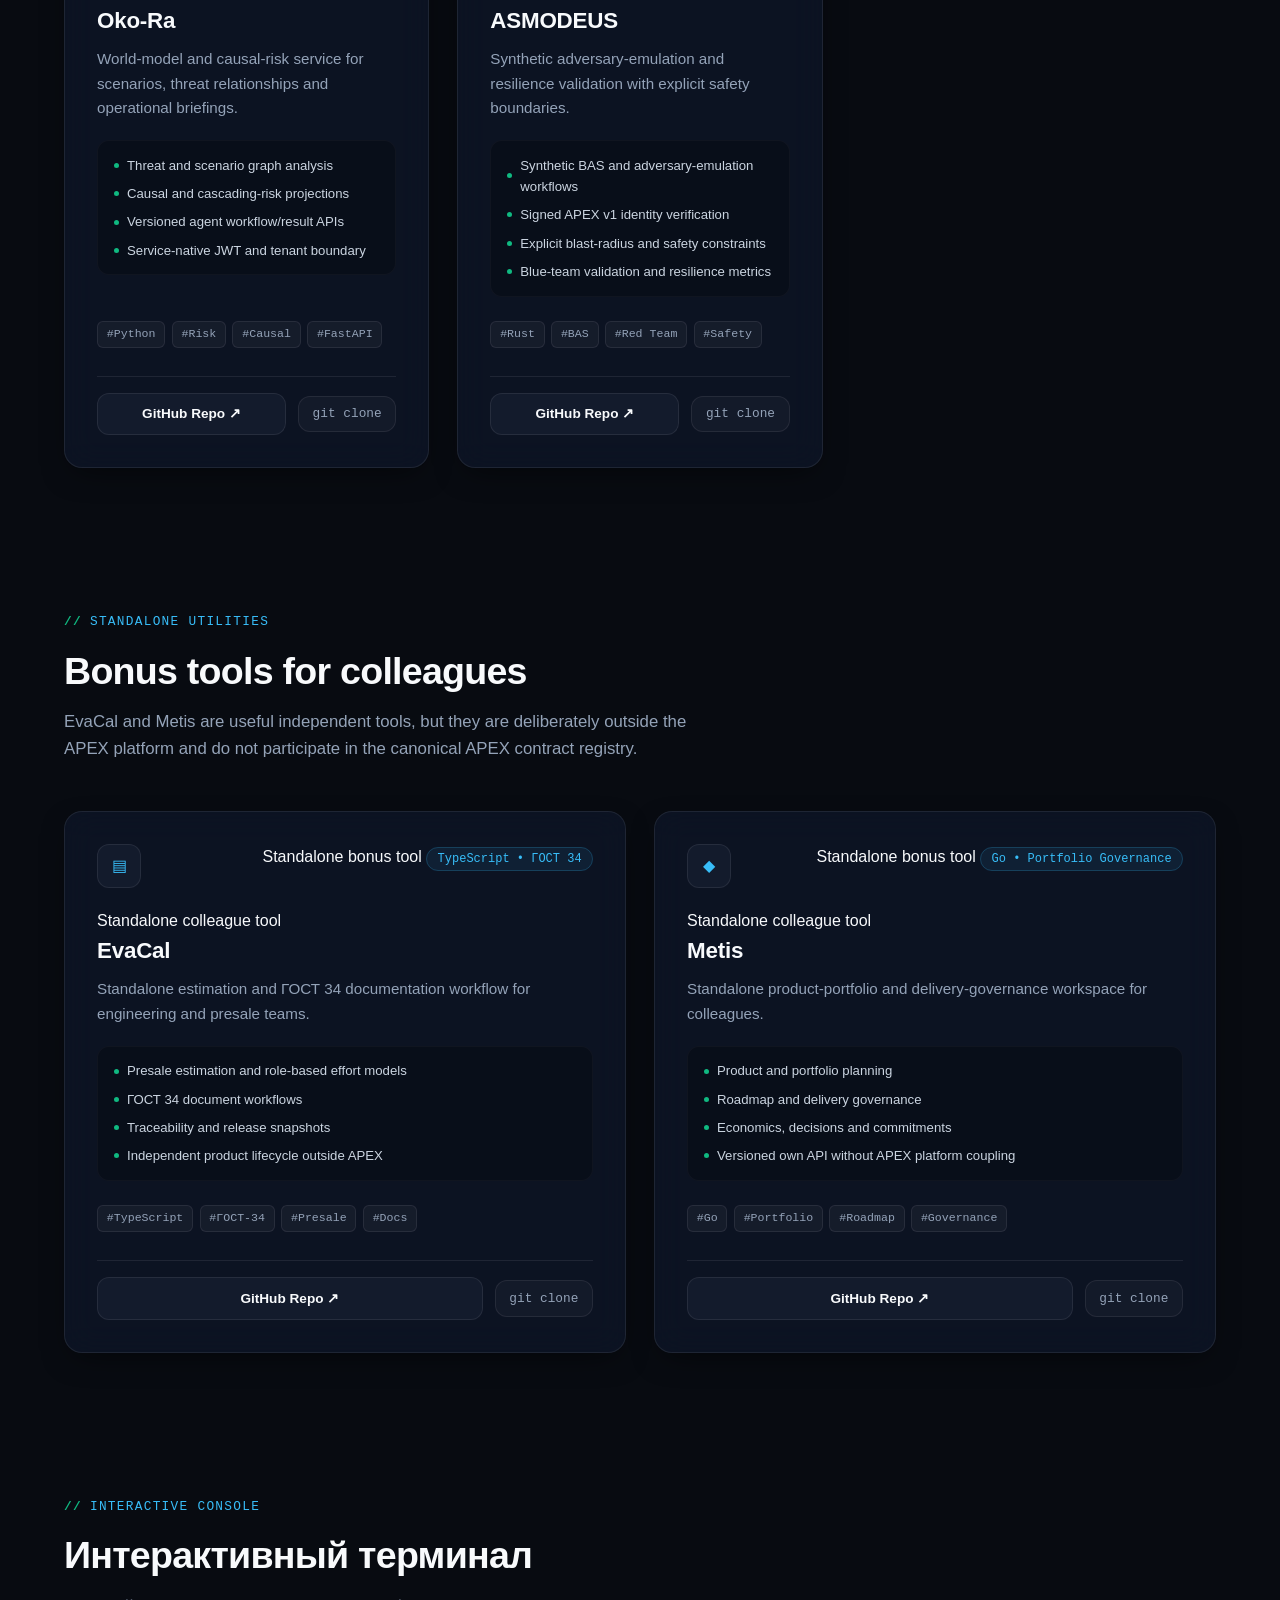
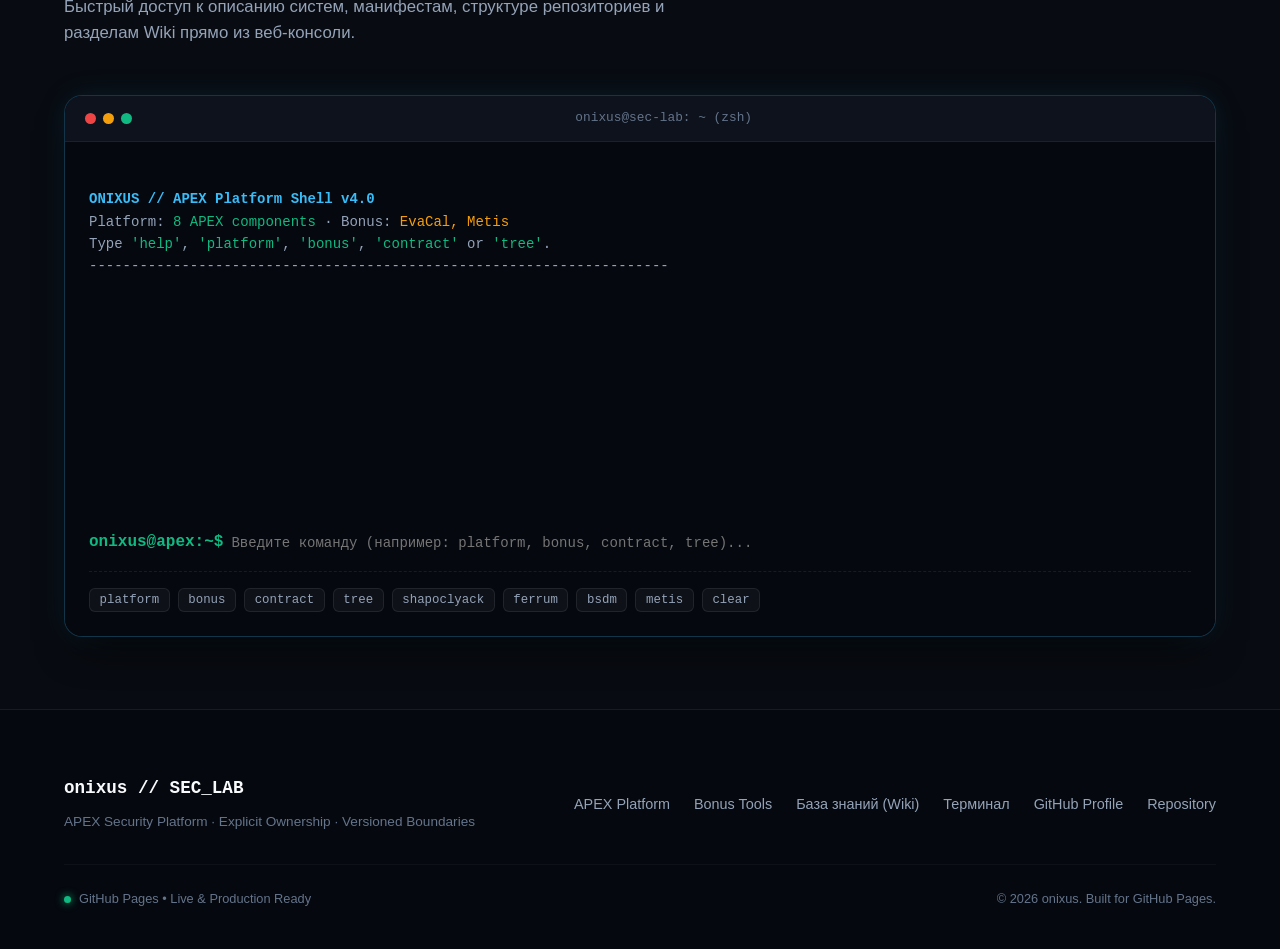
==== commit b6737a0c: "feat(site): present APEX platform and bonus tools separately" ====
--- a/index.html
+++ b/index.html
@@ -3,8 +3,8 @@
 <head>
   <meta charset="UTF-8">
   <meta name="viewport" content="width=device-width, initial-scale=1.0">
-  <title>onixus // Open Source Security & Systems Engineering</title>
-  <meta name="description" content="Open-source security and systems engineering by onixus: Shapoclyack, BSDM-Proxy, Ferrum and Asmodeus — attack-surface management, secure networking, Kubernetes/eBPF enforcement and adversary emulation.">
+  <title>onixus // APEX Security Platform & Engineering Tools</title>
+  <meta name="description" content="APEX security platform by onixus: eight contract-enforced components for attack-surface management, endpoint inventory, scanning, secure networking, Kubernetes enforcement, risk analysis and synthetic BAS — plus standalone colleague tools EvaCal and Metis.">
   <link rel="icon" href="https://avatars.githubusercontent.com/u/12559109?v=4" type="image/png">
   <link rel="stylesheet" href="styles.css">
 </head>
@@ -21,7 +21,7 @@
 
       <nav>
         <ul class="nav-links">
-          <li><a href="#projects" class="nav-link">Core Projects</a></li>
+          <li><a href="#architecture" class="nav-link">APEX Platform</a></li><li><a href="#projects" class="nav-link">Components</a></li><li><a href="#bonus" class="nav-link">Bonus Tools</a></li>
           <li><a href="#wiki" class="nav-link" style="color: var(--accent-amber);">База знаний (Wiki) 🇷🇺</a></li>
           <li><a href="#terminal" class="nav-link">Терминал</a></li>
           <li>
@@ -44,7 +44,7 @@
         
         <div class="hero-badge-wrapper">
           <span class="status-dot"></span>
-          <span class="hero-badge-text">Open Source Security & Systems Engineering · Rust · eBPF · Kubernetes</span>
+          <span class="hero-badge-text">APEX Platform · 8 Contract-Enforced Components · Open Source</span>
         </div>
 
         <div class="hero-profile">
@@ -54,24 +54,24 @@
         </div>
 
         <h1 class="hero-title">
-          Open-source engineering for <br>
-          <span class="hero-title-highlight">Security, Systems & Cloud-Native</span>
+          Composable security engineering with <br>
+          <span class="hero-title-highlight">explicit ownership & versioned boundaries</span>
         </h1>
 
         <p class="hero-subtitle">
-          Building verifiable security and systems software: attack-surface management, Rust secure networking,
-          Kubernetes/eBPF enforcement and adversary emulation. The focus is reproducible engineering, explicit
-          trust boundaries and evidence-backed security claims.
+          APEX connects eight focused systems without collapsing them into one monolith: each service owns its domain,
+          the Gateway stays an integration plane, APIs and events are versioned, and the architecture contract is enforced
+          in CI. EvaCal and Metis remain useful standalone tools for colleagues outside the platform boundary.
         </p>
 
         <div class="hero-actions">
-          <a href="https://github.com/onixus/Shapoclyack" target="_blank" rel="noopener noreferrer" class="btn-primary">
+          <a href="https://github.com/onixus/unified-platform/blob/main/contracts/v1/CONTRACT.md" target="_blank" rel="noopener noreferrer" class="btn-primary">
             <svg width="18" height="18" viewBox="0 0 24 24" fill="none" stroke="currentColor" stroke-width="2" stroke-linecap="round" stroke-linejoin="round"><polygon points="12 2 2 7 12 12 22 7 12 2"/><polyline points="2 17 12 22 22 17"/><polyline points="2 12 12 17 22 12"/></svg>
-            Explore Shapoclyack
+            Explore APEX Contract
           </a>
-          <a href="https://github.com/onixus/bsdm-proxy" target="_blank" rel="noopener noreferrer" class="btn-secondary" style="border-color: rgba(245, 158, 11, 0.4); color: #fef08a;">
+          <a href="https://github.com/onixus/unified-platform/blob/main/contracts/v1/systems.json" target="_blank" rel="noopener noreferrer" class="btn-secondary" style="border-color: rgba(245, 158, 11, 0.4); color: #fef08a;">
             <svg width="18" height="18" viewBox="0 0 24 24" fill="none" stroke="currentColor" stroke-width="2" stroke-linecap="round" stroke-linejoin="round"><path d="M12 6.253v13m0-13C10.832 5.477 9.246 5 7.5 5S4.168 5.477 3 6.253v13C4.168 18.477 5.754 18 7.5 18s3.332.477 4.5 1.253m0-13C13.168 5.477 14.754 5 16.5 5c1.747 0 3.332.477 4.5 1.253v13C19.832 18.477 18.247 18 16.5 18c-1.746 0-3.332.477-4.5 1.253"/></svg>
-            Explore BSDM Proxy
+            Platform Registry
           </a>
           <a href="#projects" class="btn-secondary">
             <svg width="18" height="18" viewBox="0 0 24 24" fill="none" stroke="currentColor" stroke-width="2" stroke-linecap="round" stroke-linejoin="round"><polyline points="4 17 10 11 4 5"/><line x1="12" x2="20" y1="19" y2="19"/></svg>
@@ -81,9 +81,9 @@
 
         <div class="hero-quick-cmd">
           <div class="cmd-text">
-            <span class="cmd-prompt">$</span> git clone https://github.com/onixus/Shapoclyack.git
-          </div>
-          <button class="copy-mini-btn" onclick="copyCloneCommand('git clone https://github.com/onixus/Shapoclyack.git')" title="Скопировать команду git clone">
+            <span class="cmd-prompt">$</span> git clone https://github.com/onixus/unified-platform.git
+          </div>
+          <button class="copy-mini-btn" onclick="copyCloneCommand('git clone https://github.com/onixus/unified-platform.git')" title="Скопировать команду git clone">
             <svg width="16" height="16" viewBox="0 0 24 24" fill="none" stroke="currentColor" stroke-width="2" stroke-linecap="round" stroke-linejoin="round"><rect width="14" height="14" x="8" y="8" rx="2" ry="2"/><path d="M4 16c-1.1 0-2-.9-2-2V4c0-1.1.9-2 2-2h10c1.1 0 2 .9 2 2"/></svg>
           </button>
         </div>
@@ -221,271 +221,62 @@
       </div>
     </section>
 
-    <!-- Projects Showcase Section -->
+    <!-- APEX Architecture & Projects -->
+    <section id="architecture" class="section platform-section">
+      <div class="container">
+        <div class="section-header">
+          <span class="section-tag">APEX Architecture Contract v1</span>
+          <h2 class="section-title">One platform, explicit owners</h2>
+          <p class="section-desc">
+            APEX is an integration architecture, not a shared-database monolith. The Gateway connects systems,
+            while each owning service keeps authoritative state and safety-critical authorization.
+          </p>
+        </div>
+
+        <div class="contract-callout">
+          <div class="contract-copy">
+            <span class="scope-pill scope-platform">Normative · v1.0</span>
+            <h3>Architecture rules enforced in repositories</h3>
+            <p>
+              Versioned APIs/events, canonical resource references, idempotent async consumers, W3C Trace Context,
+              ClickHouse as analytics projection only, and signed/provenanced production promotion.
+            </p>
+          </div>
+          <div class="contract-actions">
+            <a class="btn-primary" href="https://github.com/onixus/unified-platform/blob/main/contracts/v1/CONTRACT.md" target="_blank" rel="noopener noreferrer">Read Contract ↗</a>
+            <a class="btn-secondary" href="https://github.com/onixus/unified-platform/blob/main/contracts/v1/systems.json" target="_blank" rel="noopener noreferrer">Participant Registry ↗</a>
+          </div>
+        </div>
+
+        <div id="architectureGrid" class="architecture-grid" aria-label="APEX platform components"></div>
+      </div>
+    </section>
+
     <section id="projects" class="section">
       <div class="container">
-        
-        <div class="section-header">
-          <span class="section-tag">Core Open-Source Projects</span>
-          <h2 class="section-title">Security & Systems Engineering</h2>
-          <p class="section-desc">Four projects define the public engineering focus: vulnerability management, secure networking, Kubernetes/eBPF enforcement and adversary emulation.</p>
-        </div>
-
-        <!-- Pre-rendered Static Project Cards -->
-        <div id="projectsGrid" class="projects-grid">
-          
-          <!-- Card 1: ASMODEUS -->
-          <article class="project-card" data-project-id="asmodeus">
-            <div class="card-header">
-              <div class="card-icon-box" style="color: var(--accent-red); border-color: rgba(244, 63, 94, 0.3);">
-                <svg width="22" height="22" viewBox="0 0 24 24" fill="none" stroke="currentColor" stroke-width="2" stroke-linecap="round" stroke-linejoin="round"><polygon points="13 2 3 14 12 14 11 22 21 10 12 10 13 2"/></svg>
-              </div>
-              <span class="card-badge" style="background: rgba(244, 63, 94, 0.15); color: #fb7185; border: 1px solid rgba(244, 63, 94, 0.3);">Rust • BAS & Red Team</span>
-            </div>
-            
-            <h3 class="card-title">ASMODEUS</h3>
-            <p class="card-summary">Adversary Emulation (BAS), Red Team Cyber Exercises & Chaos Engineering Engine на Rust (NIST CSF 2.0).</p>
-            
-            <ul class="card-highlights">
-              <li class="highlight-item"><span class="highlight-dot"></span><span>8 сценариев MITRE ATT&CK (Ransomware, K8s Escape, C2, Exfiltration)</span></li>
-              <li class="highlight-item"><span class="highlight-dot"></span><span>Инфраструктурный хаос (LATENCY_SPIKE, AGENT_CRASH, DNS_SINKHOLE_DROP)</span></li>
-              <li class="highlight-item"><span class="highlight-dot"></span><span>Защитные барьеры: Blast Radius limit, Circuit Breaker, Auto-Rollback</span></li>
-              <li class="highlight-item"><span class="highlight-dot"></span><span>Замер метрик Blue Team: MTTD, MTTR, Resilience Score</span></li>
-            </ul>
-            
-            <div class="card-tags">
-              <span class="tag-pill">#Rust</span>
-              <span class="tag-pill">#BAS</span>
-              <span class="tag-pill">#Red-Team</span>
-              <span class="tag-pill">#MITRE-ATTCK</span>
-              <span class="tag-pill">#Chaos-Engineering</span>
-            </div>
-            
-            <div class="card-actions">
-              <a href="https://github.com/onixus/Asmodeus" target="_blank" rel="noopener noreferrer" class="btn-card-repo">
-                <svg width="16" height="16" viewBox="0 0 24 24" fill="none" stroke="currentColor" stroke-width="2" stroke-linecap="round" stroke-linejoin="round"><path d="M9 19c-5 1.5-5-2.5-7-3m14 6v-3.87a3.37 3.37 0 0 0-.94-2.61c3.14-.35 6.44-1.54 6.44-7A5.44 5.44 0 0 0 20 4.77 5.07 5.07 0 0 0 19.91 1S18.73.65 16 2.48a13.38 13.38 0 0 0-7 0C6.27.65 5.09 1 5.09 1A5.07 5.07 0 0 0 5 4.77a5.44 5.44 0 0 0-1.5 3.78c0 5.42 3.3 6.61 6.44 7A3.37 3.37 0 0 0 9 18.13V22"/></svg>
-                GitHub Repo
-              </a>
-              <button class="btn-card-clone" onclick="copyCloneCommand('git clone https://github.com/onixus/Asmodeus.git')" title="Скопировать команду git clone">
-                <svg width="14" height="14" viewBox="0 0 24 24" fill="none" stroke="currentColor" stroke-width="2" stroke-linecap="round" stroke-linejoin="round"><rect width="14" height="14" x="8" y="8" rx="2" ry="2"/><path d="M4 16c-1.1 0-2-.9-2-2V4c0-1.1.9-2 2-2h10c1.1 0 2 .9 2 2"/></svg>
-                git clone
-              </button>
-            </div>
-          </article>
-
-          <!-- Card 2: FERRUM -->
-          <article class="project-card" data-project-id="ferrum">
-            <div class="card-header">
-              <div class="card-icon-box">
-                <svg width="22" height="22" viewBox="0 0 24 24" fill="none" stroke="currentColor" stroke-width="2" stroke-linecap="round" stroke-linejoin="round"><path d="M12 22s8-4 8-10V5l-8-3-8 3v7c0 6 8 10 8 10z"/></svg>
-              </div>
-              <span class="card-badge">Rust • Kubernetes eBPF Security</span>
-            </div>
-            
-            <h3 class="card-title">FERRUM</h3>
-            <p class="card-summary">Self-hosted Kubernetes enforcement plane на Rust. Admission + runtime enforcement, подписанные policy bundle, last-known-good вместо fail-open.</p>
-            
-            <ul class="card-highlights">
-              <li class="highlight-item"><span class="highlight-dot"></span><span>eBPF sys_enter tracepoint datapath (aya-ebpf)</span></li>
-              <li class="highlight-item"><span class="highlight-dot"></span><span>Admission Webhook: fail-closed, hot-reload, LKG на диске</span></li>
-              <li class="highlight-item"><span class="highlight-dot"></span><span>Ed25519 Signed Bundles: офлайн-выпуск PKI и валидация</span></li>
-              <li class="highlight-item"><span class="highlight-dot"></span><span>Strict Boundary Gate: строгий контроль покрытия тестами</span></li>
-            </ul>
-            
-            <div class="card-tags">
-              <span class="tag-pill">#Rust</span>
-              <span class="tag-pill">#Kubernetes</span>
-              <span class="tag-pill">#eBPF</span>
-              <span class="tag-pill">#Aya</span>
-              <span class="tag-pill">#Policy-Bundles</span>
-            </div>
-            
-            <div class="card-actions">
-              <a href="https://github.com/onixus/Ferrum" target="_blank" rel="noopener noreferrer" class="btn-card-repo">
-                <svg width="16" height="16" viewBox="0 0 24 24" fill="none" stroke="currentColor" stroke-width="2" stroke-linecap="round" stroke-linejoin="round"><path d="M9 19c-5 1.5-5-2.5-7-3m14 6v-3.87a3.37 3.37 0 0 0-.94-2.61c3.14-.35 6.44-1.54 6.44-7A5.44 5.44 0 0 0 20 4.77 5.07 5.07 0 0 0 19.91 1S18.73.65 16 2.48a13.38 13.38 0 0 0-7 0C6.27.65 5.09 1 5.09 1A5.07 5.07 0 0 0 5 4.77a5.44 5.44 0 0 0-1.5 3.78c0 5.42 3.3 6.61 6.44 7A3.37 3.37 0 0 0 9 18.13V22"/></svg>
-                GitHub Repo
-              </a>
-              <button class="btn-card-clone" onclick="copyCloneCommand('git clone https://github.com/onixus/Ferrum.git')" title="Скопировать команду git clone">
-                <svg width="14" height="14" viewBox="0 0 24 24" fill="none" stroke="currentColor" stroke-width="2" stroke-linecap="round" stroke-linejoin="round"><rect width="14" height="14" x="8" y="8" rx="2" ry="2"/><path d="M4 16c-1.1 0-2-.9-2-2V4c0-1.1.9-2 2-2h10c1.1 0 2 .9 2 2"/></svg>
-                git clone
-              </button>
-            </div>
-          </article>
-
-          <!-- Card 3: Shapoclyack (Featured with Wiki) -->
-          <article class="project-card" data-project-id="shapoclyack" style="border-color: rgba(245, 158, 11, 0.4); background: linear-gradient(135deg, rgba(19, 25, 41, 0.95), rgba(24, 30, 50, 0.9));">
-            <div class="card-header">
-              <div class="card-icon-box" style="color: var(--accent-amber); border-color: rgba(245, 158, 11, 0.3);">
-                <svg width="22" height="22" viewBox="0 0 24 24" fill="none" stroke="currentColor" stroke-width="2" stroke-linecap="round" stroke-linejoin="round"><circle cx="12" cy="12" r="10"/><path d="M12 2a14.5 14.5 0 0 0 0 20 14.5 14.5 0 0 0 0-20"/><path d="M2 12h20"/><path d="M12 12 19 5"/></svg>
-              </div>
-              <div style="display: flex; gap: 0.4rem; flex-wrap: wrap;">
-                <span class="card-badge">Python • EASM & RBVM</span>
-                <span class="card-badge" style="background: rgba(245, 158, 11, 0.18); color: #fef08a; border-color: rgba(245, 158, 11, 0.4);">Enterprise Wiki 🇷🇺</span>
-              </div>
-            </div>
-            
-            <h3 class="card-title">Shapoclyack</h3>
-            <p class="card-summary">Self-hosted EASM, CAASM и Risk-Based Vulnerability Management платформа со встроенной Enterprise Wiki и механической верификацией.</p>
-            
-            <ul class="card-highlights">
-              <li class="highlight-item"><span class="highlight-dot"></span><span>Asset-Centric модель: сохранение контекста активов при смене IP/DHCP</span></li>
-              <li class="highlight-item"><span class="highlight-dot"></span><span>Двухосевой риск по NIST SP 800-30 Rev. 1 (Likelihood vs Impact)</span></li>
-              <li class="highlight-item"><span class="highlight-dot"></span><span>Механическая ре-верификация закрытия (machine_verified = true)</span></li>
-              <li class="highlight-item"><span class="highlight-dot"></span><span>Vendor Advisory Matching (Patch Gaps для Ubuntu USN / Debian)</span></li>
-              <li class="highlight-item"><span class="highlight-dot"></span><span>Enterprise Wiki: ролевые сценарии (Инженер, Архитектор, CISO) и регламенты SLA</span></li>
-            </ul>
-            
-            <div class="card-tags">
-              <span class="tag-pill">#Python</span>
-              <span class="tag-pill">#EASM</span>
-              <span class="tag-pill">#RBVM</span>
-              <span class="tag-pill">#NIST-SP-800-30</span>
-              <span class="tag-pill">#Enterprise-Wiki</span>
-            </div>
-            
-            <div class="card-actions">
-              <a href="https://github.com/onixus/Shapoclyack" target="_blank" rel="noopener noreferrer" class="btn-card-repo">
-                <svg width="16" height="16" viewBox="0 0 24 24" fill="none" stroke="currentColor" stroke-width="2" stroke-linecap="round" stroke-linejoin="round"><path d="M9 19c-5 1.5-5-2.5-7-3m14 6v-3.87a3.37 3.37 0 0 0-.94-2.61c3.14-.35 6.44-1.54 6.44-7A5.44 5.44 0 0 0 20 4.77 5.07 5.07 0 0 0 19.91 1S18.73.65 16 2.48a13.38 13.38 0 0 0-7 0C6.27.65 5.09 1 5.09 1A5.07 5.07 0 0 0 5 4.77a5.44 5.44 0 0 0-1.5 3.78c0 5.42 3.3 6.61 6.44 7A3.37 3.37 0 0 0 9 18.13V22"/></svg>
-                GitHub Repo
-              </a>
-              <a href="https://github.com/onixus/Shapoclyack/wiki" target="_blank" rel="noopener noreferrer" class="btn-card-wiki">
-                <span>База знаний (Wiki)</span> ↗
-              </a>
-              <button class="btn-card-clone" onclick="copyCloneCommand('git clone https://github.com/onixus/Shapoclyack.git')" title="Скопировать команду git clone">
-                <svg width="14" height="14" viewBox="0 0 24 24" fill="none" stroke="currentColor" stroke-width="2" stroke-linecap="round" stroke-linejoin="round"><rect width="14" height="14" x="8" y="8" rx="2" ry="2"/><path d="M4 16c-1.1 0-2-.9-2-2V4c0-1.1.9-2 2-2h10c1.1 0 2 .9 2 2"/></svg>
-                git clone
-              </button>
-            </div>
-          </article>
-
-          <!-- Card 4: BSDM-Proxy -->
-          <article class="project-card" data-project-id="bsdm-proxy">
-            <div class="card-header">
-              <div class="card-icon-box">
-                <svg width="22" height="22" viewBox="0 0 24 24" fill="none" stroke="currentColor" stroke-width="2" stroke-linecap="round" stroke-linejoin="round"><rect width="20" height="8" x="2" y="2" rx="2" ry="2"/><rect width="20" height="8" x="2" y="14" rx="2" ry="2"/><line x1="6" x2="6.01" y1="6" y2="6"/><line x1="6" x2="6.01" y1="18" y2="18"/></svg>
-              </div>
-              <span class="card-badge">Rust • Secure Web Gateway</span>
-            </div>
-            
-            <h3 class="card-title">BSDM-Proxy</h3>
-            <p class="card-summary">Высокопроизводительный HTTPS кэширующий прокси-сервер и Secure Web Gateway (SWG) на Rust с изолированной консолью администратора.</p>
-            
-            <ul class="card-highlights">
-              <li class="highlight-item"><span class="highlight-dot"></span><span>HTTPS Caching & MITM TLS-инспекция трафика</span></li>
-              <li class="highlight-item"><span class="highlight-dot"></span><span>DNS Sinkhole (RPZ) для блокировки C2 и вредоносных доменов</span></li>
-              <li class="highlight-item"><span class="highlight-dot"></span><span>Аналитический конвейер: Kafka -> ClickHouse -> ML-детекция</span></li>
-              <li class="highlight-item"><span class="highlight-dot"></span><span>Поддержка защищенных туннелей AmneziaWG VPN</span></li>
-            </ul>
-            
-            <div class="card-tags">
-              <span class="tag-pill">#Rust</span>
-              <span class="tag-pill">#SWG</span>
-              <span class="tag-pill">#Proxy-Server</span>
-              <span class="tag-pill">#DNS-RPZ</span>
-              <span class="tag-pill">#Admin-Console</span>
-            </div>
-            
-            <div class="card-actions">
-              <a href="https://github.com/onixus/bsdm-proxy" target="_blank" rel="noopener noreferrer" class="btn-card-repo">
-                <svg width="16" height="16" viewBox="0 0 24 24" fill="none" stroke="currentColor" stroke-width="2" stroke-linecap="round" stroke-linejoin="round"><path d="M9 19c-5 1.5-5-2.5-7-3m14 6v-3.87a3.37 3.37 0 0 0-.94-2.61c3.14-.35 6.44-1.54 6.44-7A5.44 5.44 0 0 0 20 4.77 5.07 5.07 0 0 0 19.91 1S18.73.65 16 2.48a13.38 13.38 0 0 0-7 0C6.27.65 5.09 1 5.09 1A5.07 5.07 0 0 0 5 4.77a5.44 5.44 0 0 0-1.5 3.78c0 5.42 3.3 6.61 6.44 7A3.37 3.37 0 0 0 9 18.13V22"/></svg>
-                GitHub Repo
-              </a>
-              <button class="btn-card-clone" onclick="copyCloneCommand('git clone https://github.com/onixus/bsdm-proxy.git')" title="Скопировать команду git clone">
-                <svg width="14" height="14" viewBox="0 0 24 24" fill="none" stroke="currentColor" stroke-width="2" stroke-linecap="round" stroke-linejoin="round"><rect width="14" height="14" x="8" y="8" rx="2" ry="2"/><path d="M4 16c-1.1 0-2-.9-2-2V4c0-1.1.9-2 2-2h10c1.1 0 2 .9 2 2"/></svg>
-                git clone
-              </button>
-            </div>
-          </article>
-
-        </div>
-
-        <div class="section-header" style="margin-top: 4rem;">
-          <span class="section-tag">Related Public Projects</span>
-          <h2 class="section-title">Supporting tools</h2>
-          <p class="section-desc">Public companion projects that support the broader engineering ecosystem without competing with the four core projects for attention.</p>
-        </div>
-
-        <div class="projects-grid">
-          <!-- Card 5: Lariska -->
-          <article class="project-card" data-project-id="lariska">
-            <div class="card-header">
-              <div class="card-icon-box">
-                <svg width="22" height="22" viewBox="0 0 24 24" fill="none" stroke="currentColor" stroke-width="2" stroke-linecap="round" stroke-linejoin="round"><rect width="16" height="16" x="4" y="4" rx="2"/><rect width="6" height="6" x="9" y="9"/><path d="M15 2v2"/><path d="M15 20v2"/><path d="M2 15h2"/><path d="M2 9h2"/><path d="M20 15h2"/><path d="M20 9h2"/><path d="M9 2v2"/><path d="M9 20v2"/></svg>
-              </div>
-              <span class="card-badge">Rust • Endpoint Agent</span>
-            </div>
-            
-            <h3 class="card-title">Lariska</h3>
-            <p class="card-summary">Высокопроизводительный кроссплатформенный агент инвентаризации конечных точек с изоляцией на E-ядрах.</p>
-            
-            <ul class="card-highlights">
-              <li class="highlight-item"><span class="highlight-dot"></span><span>E-Core Pinning: изоляция на энергоэффективных ядрах (M1-M4, Intel, AMD)</span></li>
-              <li class="highlight-item"><span class="highlight-dot"></span><span>Детекция несанкционированного ПО (Shadow IT) в рантайме</span></li>
-              <li class="highlight-item"><span class="highlight-dot"></span><span>Локальный спулинг SQLite с zstd сжатием и Crash Recovery</span></li>
-              <li class="highlight-item"><span class="highlight-dot"></span><span>Псевдонимизация hardware ID (SHA-256) и защита от PATH-hijacking</span></li>
-            </ul>
-            
-            <div class="card-tags">
-              <span class="tag-pill">#Rust</span>
-              <span class="tag-pill">#Endpoint-Agent</span>
-              <span class="tag-pill">#Shadow-IT</span>
-              <span class="tag-pill">#E-Cores</span>
-              <span class="tag-pill">#Inventory</span>
-            </div>
-            
-            <div class="card-actions">
-              <a href="https://github.com/onixus/Lariska" target="_blank" rel="noopener noreferrer" class="btn-card-repo">
-                <svg width="16" height="16" viewBox="0 0 24 24" fill="none" stroke="currentColor" stroke-width="2" stroke-linecap="round" stroke-linejoin="round"><path d="M9 19c-5 1.5-5-2.5-7-3m14 6v-3.87a3.37 3.37 0 0 0-.94-2.61c3.14-.35 6.44-1.54 6.44-7A5.44 5.44 0 0 0 20 4.77 5.07 5.07 0 0 0 19.91 1S18.73.65 16 2.48a13.38 13.38 0 0 0-7 0C6.27.65 5.09 1 5.09 1A5.07 5.07 0 0 0 5 4.77a5.44 5.44 0 0 0-1.5 3.78c0 5.42 3.3 6.61 6.44 7A3.37 3.37 0 0 0 9 18.13V22"/></svg>
-                GitHub Repo
-              </a>
-              <button class="btn-card-clone" onclick="copyCloneCommand('git clone https://github.com/onixus/Lariska.git')" title="Скопировать команду git clone">
-                <svg width="14" height="14" viewBox="0 0 24 24" fill="none" stroke="currentColor" stroke-width="2" stroke-linecap="round" stroke-linejoin="round"><rect width="14" height="14" x="8" y="8" rx="2" ry="2"/><path d="M4 16c-1.1 0-2-.9-2-2V4c0-1.1.9-2 2-2h10c1.1 0 2 .9 2 2"/></svg>
-                git clone
-              </button>
-            </div>
-          </article>
-
-          <!-- Card 9: EvaCal -->
-          <article class="project-card" data-project-id="evacal">
-            <div class="card-header">
-              <div class="card-icon-box">
-                <svg width="22" height="22" viewBox="0 0 24 24" fill="none" stroke="currentColor" stroke-width="2" stroke-linecap="round" stroke-linejoin="round"><path d="M14.5 2H6a2 2 0 0 0-2 2v16a2 2 0 0 0 2 2h12a2 2 0 0 0 2-2V7.5L14.5 2z"/><polyline points="14 2 14 8 20 8"/><line x1="16" x2="8" y1="13" y2="13"/><line x1="16" x2="8" y1="17" y2="17"/><line x1="10" x2="8" y1="9" y2="9"/></svg>
-              </div>
-              <span class="card-badge">TypeScript • ГОСТ 34 & Presale</span>
-            </div>
-            
-            <h3 class="card-title">EvaCal</h3>
-            <p class="card-summary">Корпоративный калькулятор трудозатрат и автоматизированный генератор документации по ГОСТ 34.602-2020 / РД 50-34.698-90 с оформлением по ГОСТ 2.104-2006.</p>
-            
-            <ul class="card-highlights">
-              <li class="highlight-item"><span class="highlight-dot"></span><span>Календарный план, ставки ролей и сметные расчеты КП</span></li>
-              <li class="highlight-item"><span class="highlight-dot"></span><span>Генерация комплекта ТЗ, ПЗ, АФ, ПМИ и спецификаций</span></li>
-              <li class="highlight-item"><span class="highlight-dot"></span><span>Оформление по ГОСТ 2.104-2006 (Формы 2 и 2а) и профиль без рамок</span></li>
-              <li class="highlight-item"><span class="highlight-dot"></span><span>Сквозная матрица требований и трассируемости</span></li>
-            </ul>
-            
-            <div class="card-tags">
-              <span class="tag-pill">#TypeScript</span>
-              <span class="tag-pill">#ГОСТ-34</span>
-              <span class="tag-pill">#Presale</span>
-              <span class="tag-pill">#Estimation</span>
-              <span class="tag-pill">#Enterprise-Docs</span>
-            </div>
-            
-            <div class="card-actions">
-              <a href="https://github.com/onixus/EvaCal" target="_blank" rel="noopener noreferrer" class="btn-card-repo">
-                <svg width="16" height="16" viewBox="0 0 24 24" fill="none" stroke="currentColor" stroke-width="2" stroke-linecap="round" stroke-linejoin="round"><path d="M9 19c-5 1.5-5-2.5-7-3m14 6v-3.87a3.37 3.37 0 0 0-.94-2.61c3.14-.35 6.44-1.54 6.44-7A5.44 5.44 0 0 0 20 4.77 5.07 5.07 0 0 0 19.91 1S18.73.65 16 2.48a13.38 13.38 0 0 0-7 0C6.27.65 5.09 1 5.09 1A5.07 5.07 0 0 0 5 4.77a5.44 5.44 0 0 0-1.5 3.78c0 5.42 3.3 6.61 6.44 7A3.37 3.37 0 0 0 9 18.13V22"/></svg>
-                GitHub Repo
-              </a>
-              <button class="btn-card-clone" onclick="copyCloneCommand('git clone https://github.com/onixus/EvaCal.git')" title="Скопировать команду git clone">
-                <svg width="14" height="14" viewBox="0 0 24 24" fill="none" stroke="currentColor" stroke-width="2" stroke-linecap="round" stroke-linejoin="round"><rect width="14" height="14" x="8" y="8" rx="2" ry="2"/><path d="M4 16c-1.1 0-2-.9-2-2V4c0-1.1.9-2 2-2h10c1.1 0 2 .9 2 2"/></svg>
-                git clone
-              </button>
-            </div>
-          </article>
-
-        </div>
-
+        <div class="section-header">
+          <span class="section-tag">Canonical Participants</span>
+          <h2 class="section-title">APEX Platform Components</h2>
+          <p class="section-desc">
+            Eight independently owned systems with a shared architecture contract. Every component shown here is
+            currently marked <code>enforced</code> in the canonical platform registry.
+          </p>
+        </div>
+        <div id="platformProjects" class="projects-grid"></div>
+      </div>
+    </section>
+
+    <section id="bonus" class="section bonus-section">
+      <div class="container">
+        <div class="section-header">
+          <span class="section-tag">Standalone Utilities</span>
+          <h2 class="section-title">Bonus tools for colleagues</h2>
+          <p class="section-desc">
+            EvaCal and Metis are useful independent tools, but they are deliberately outside the APEX platform and
+            do not participate in the canonical APEX contract registry.
+          </p>
+        </div>
+        <div id="bonusProjects" class="projects-grid bonus-grid"></div>
       </div>
     </section>
 
@@ -516,20 +307,19 @@
 
           <div style="padding: 0 1.5rem 1.5rem 1.5rem; background: #05080f;">
             <div class="terminal-input-row">
-              <span class="terminal-prompt">onixus@lab:~$</span>
-              <input type="text" id="terminalInput" class="terminal-input" placeholder="Введите команду (например: projects, wiki, tree, asmodeus)..." autocomplete="off" spellcheck="false">
+              <span class="terminal-prompt">onixus@apex:~$</span>
+              <input type="text" id="terminalInput" class="terminal-input" placeholder="Введите команду (например: platform, bonus, contract, tree)..." autocomplete="off" spellcheck="false">
             </div>
 
             <div class="terminal-quick-cmds">
-              <button class="quick-cmd-btn" onclick="runTerminalCommand('projects')">projects</button>
-              <button class="quick-cmd-btn" onclick="runTerminalCommand('wiki')" style="border-color: rgba(245,158,11,0.5); color: #fef08a;">wiki</button>
+              <button class="quick-cmd-btn" onclick="runTerminalCommand('platform')">platform</button>
+              <button class="quick-cmd-btn" onclick="runTerminalCommand('bonus')">bonus</button>
+              <button class="quick-cmd-btn" onclick="runTerminalCommand('contract')">contract</button>
               <button class="quick-cmd-btn" onclick="runTerminalCommand('tree')">tree</button>
-              <button class="quick-cmd-btn" onclick="runTerminalCommand('asmodeus')">asmodeus</button>
+              <button class="quick-cmd-btn" onclick="runTerminalCommand('shapoclyack')">shapoclyack</button>
               <button class="quick-cmd-btn" onclick="runTerminalCommand('ferrum')">ferrum</button>
-              <button class="quick-cmd-btn" onclick="runTerminalCommand('shapoclyack')">shapoclyack</button>
               <button class="quick-cmd-btn" onclick="runTerminalCommand('bsdm')">bsdm</button>
-              <button class="quick-cmd-btn" onclick="runTerminalCommand('lariska')">lariska</button>
-              <button class="quick-cmd-btn" onclick="runTerminalCommand('evacal')">evacal</button>
+              <button class="quick-cmd-btn" onclick="runTerminalCommand('metis')">metis</button>
               <button class="quick-cmd-btn" onclick="runTerminalCommand('clear')">clear</button>
             </div>
           </div>
@@ -545,11 +335,11 @@
       <div class="footer-content">
         <div class="footer-brand">
           <span class="footer-logo">onixus // SEC_LAB</span>
-          <span class="footer-sub">Autonomous Cyber Resilience, eBPF Kernel Security & DevSecOps Solutions</span>
+          <span class="footer-sub">APEX Security Platform · Explicit Ownership · Versioned Boundaries</span>
         </div>
 
         <ul class="footer-links">
-          <li><a href="#projects" class="footer-link">Core Projects</a></li>
+          <li><a href="#architecture" class="footer-link">APEX Platform</a></li><li><a href="#bonus" class="footer-link">Bonus Tools</a></li>
           <li><a href="#wiki" class="footer-link">База знаний (Wiki)</a></li>
           <li><a href="#terminal" class="footer-link">Терминал</a></li>
           <li><a href="https://github.com/onixus" target="_blank" rel="noopener noreferrer" class="footer-link">GitHub Profile</a></li>
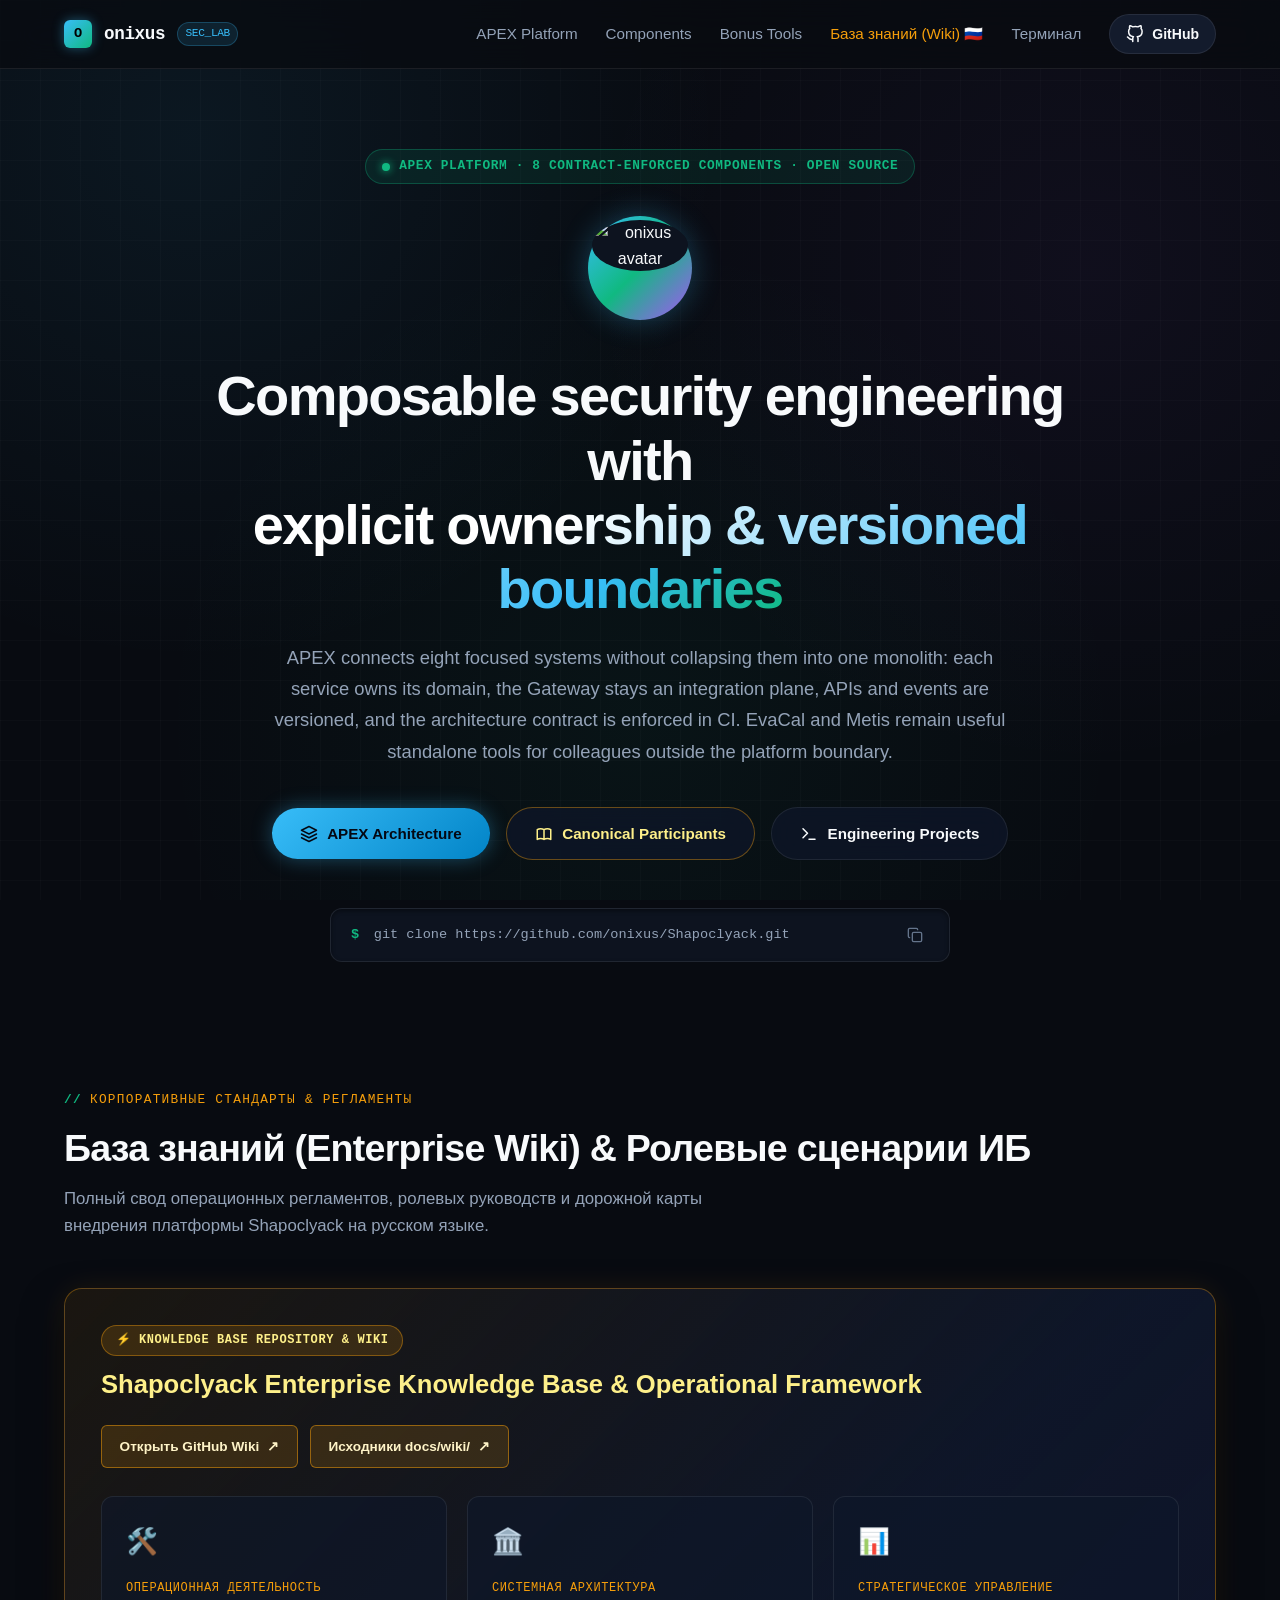
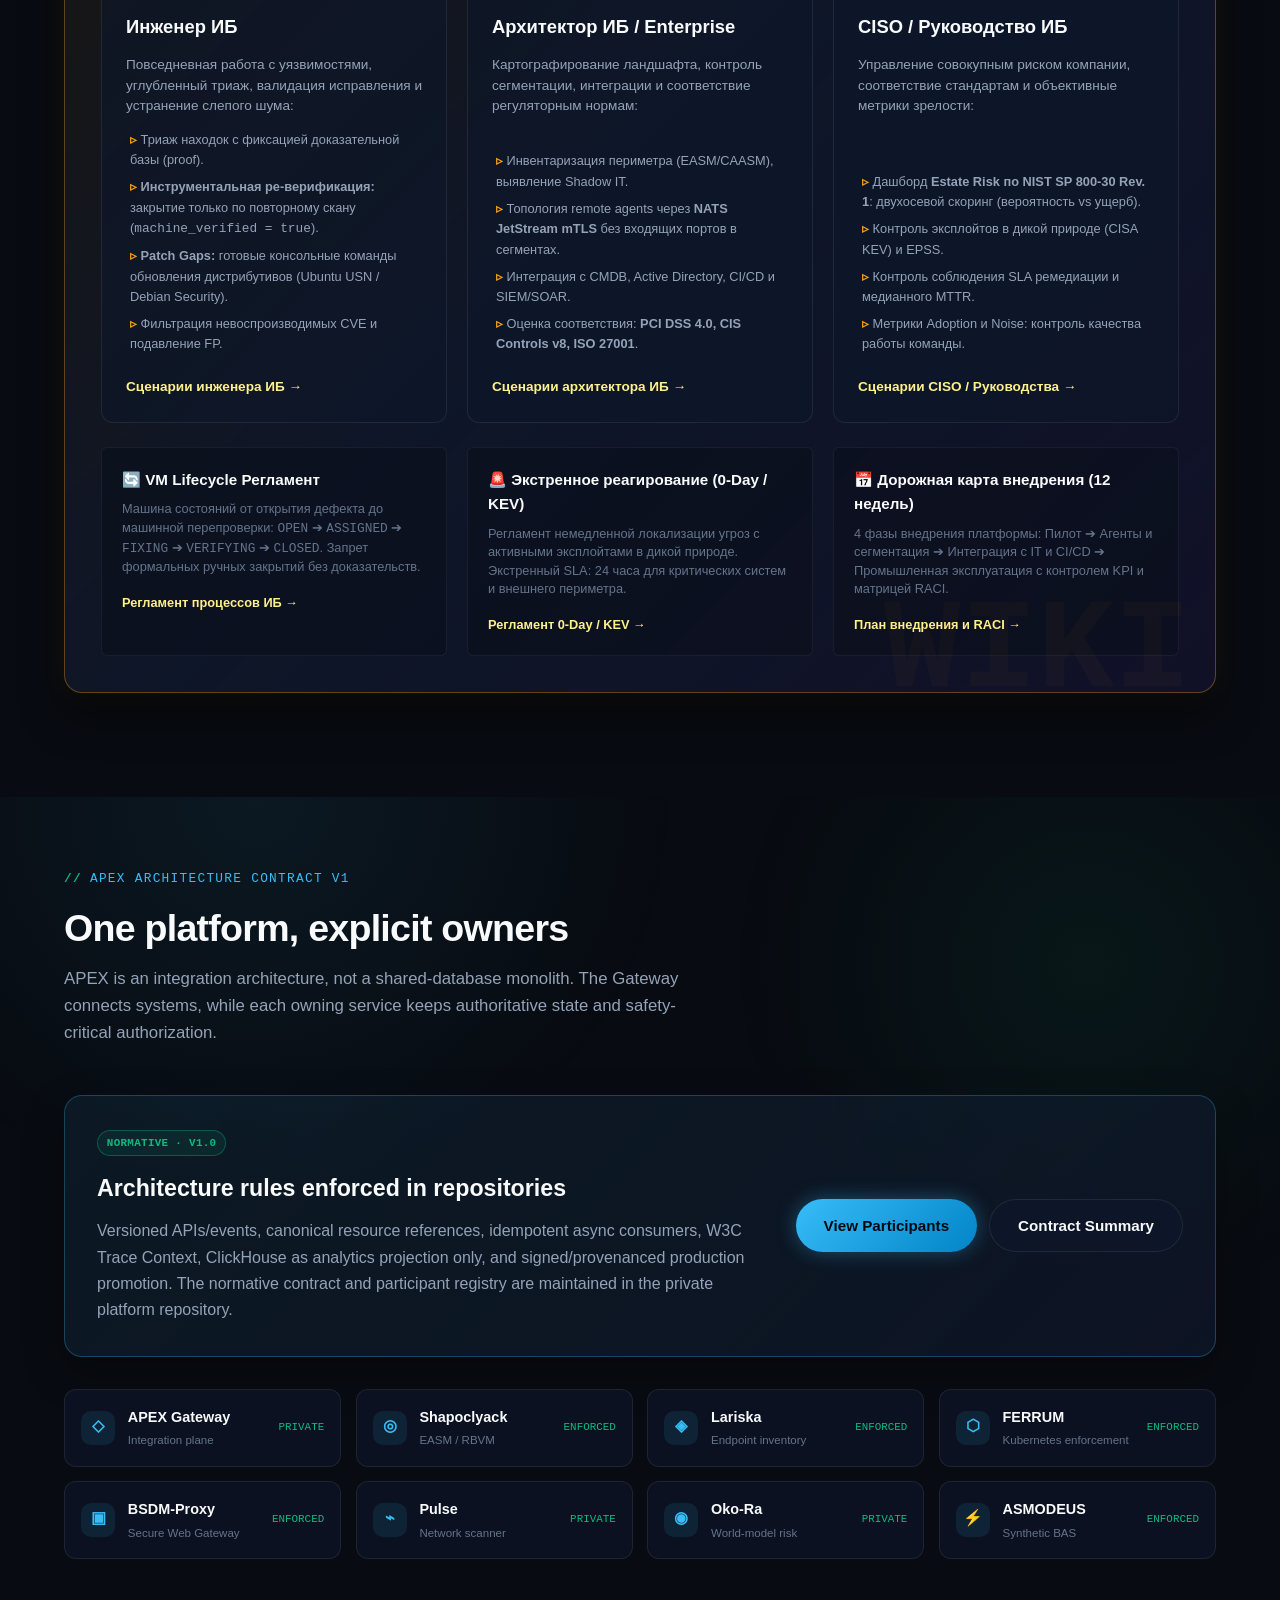
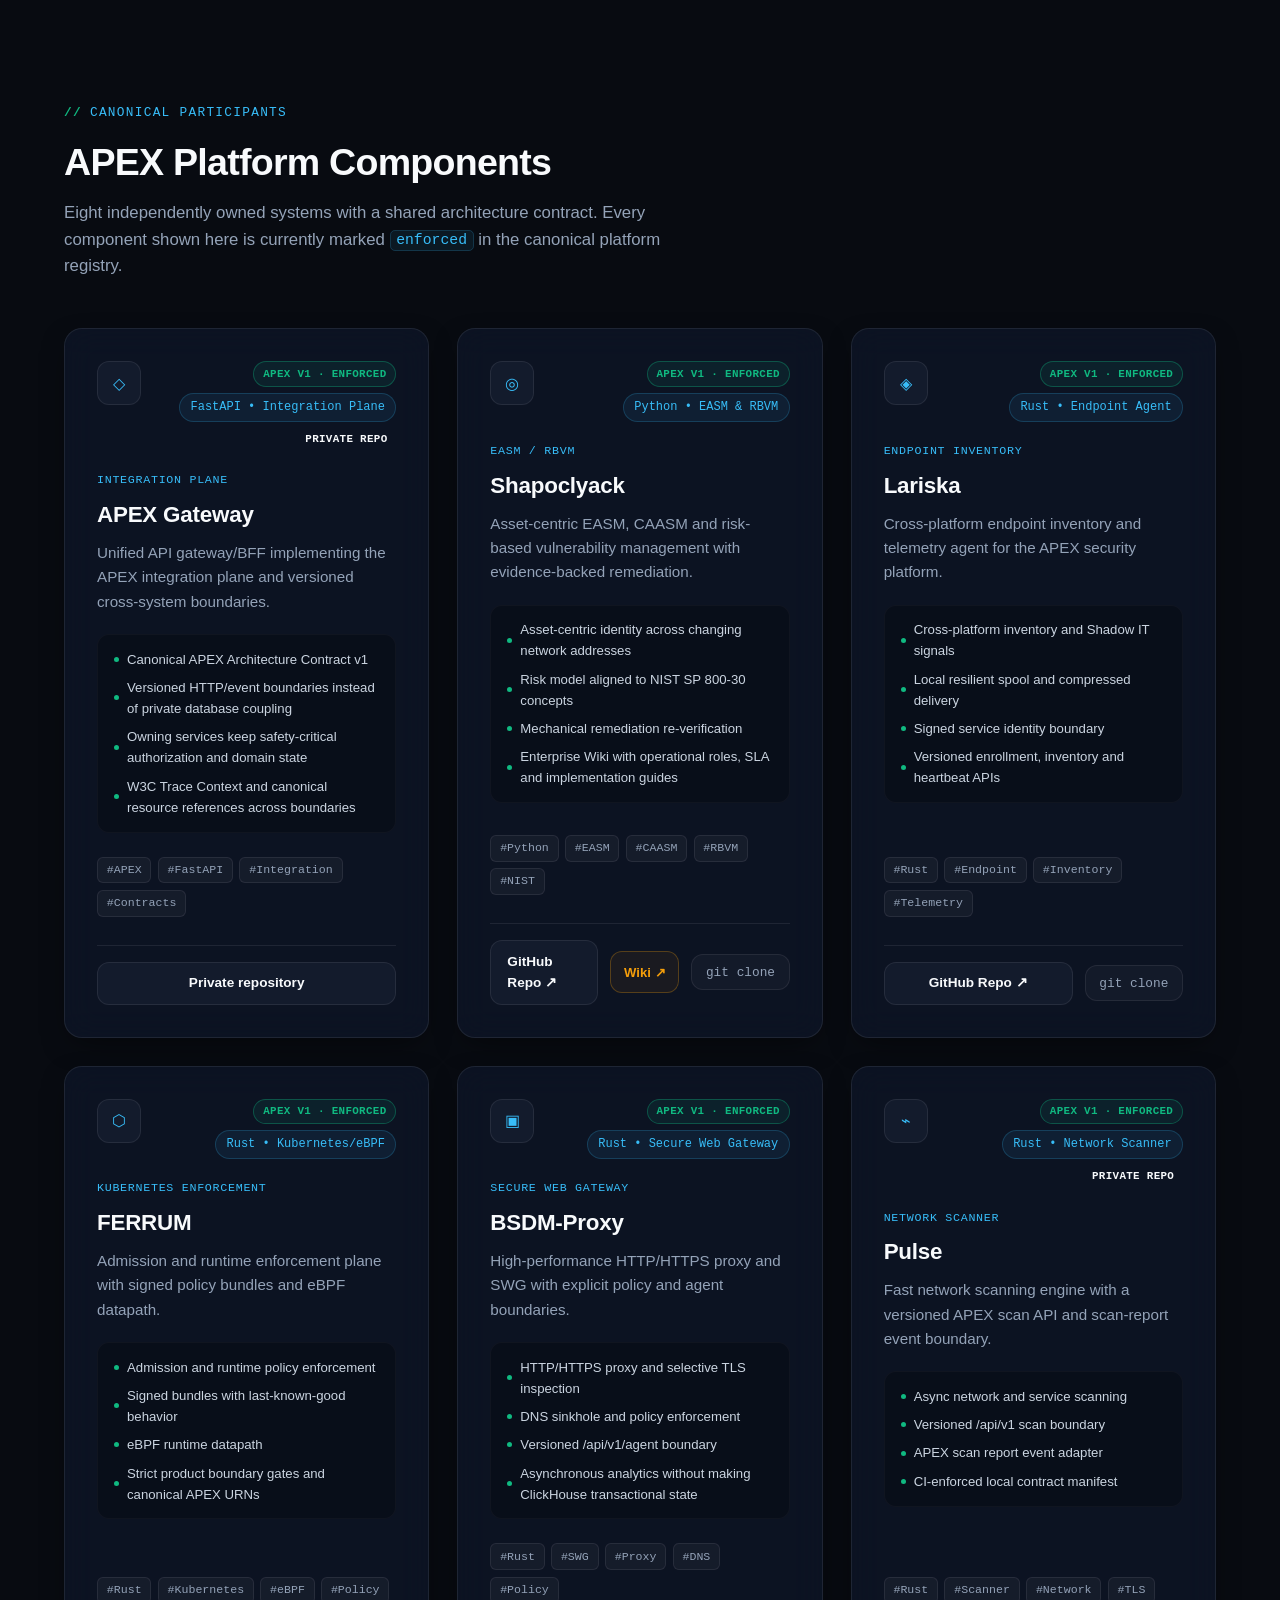
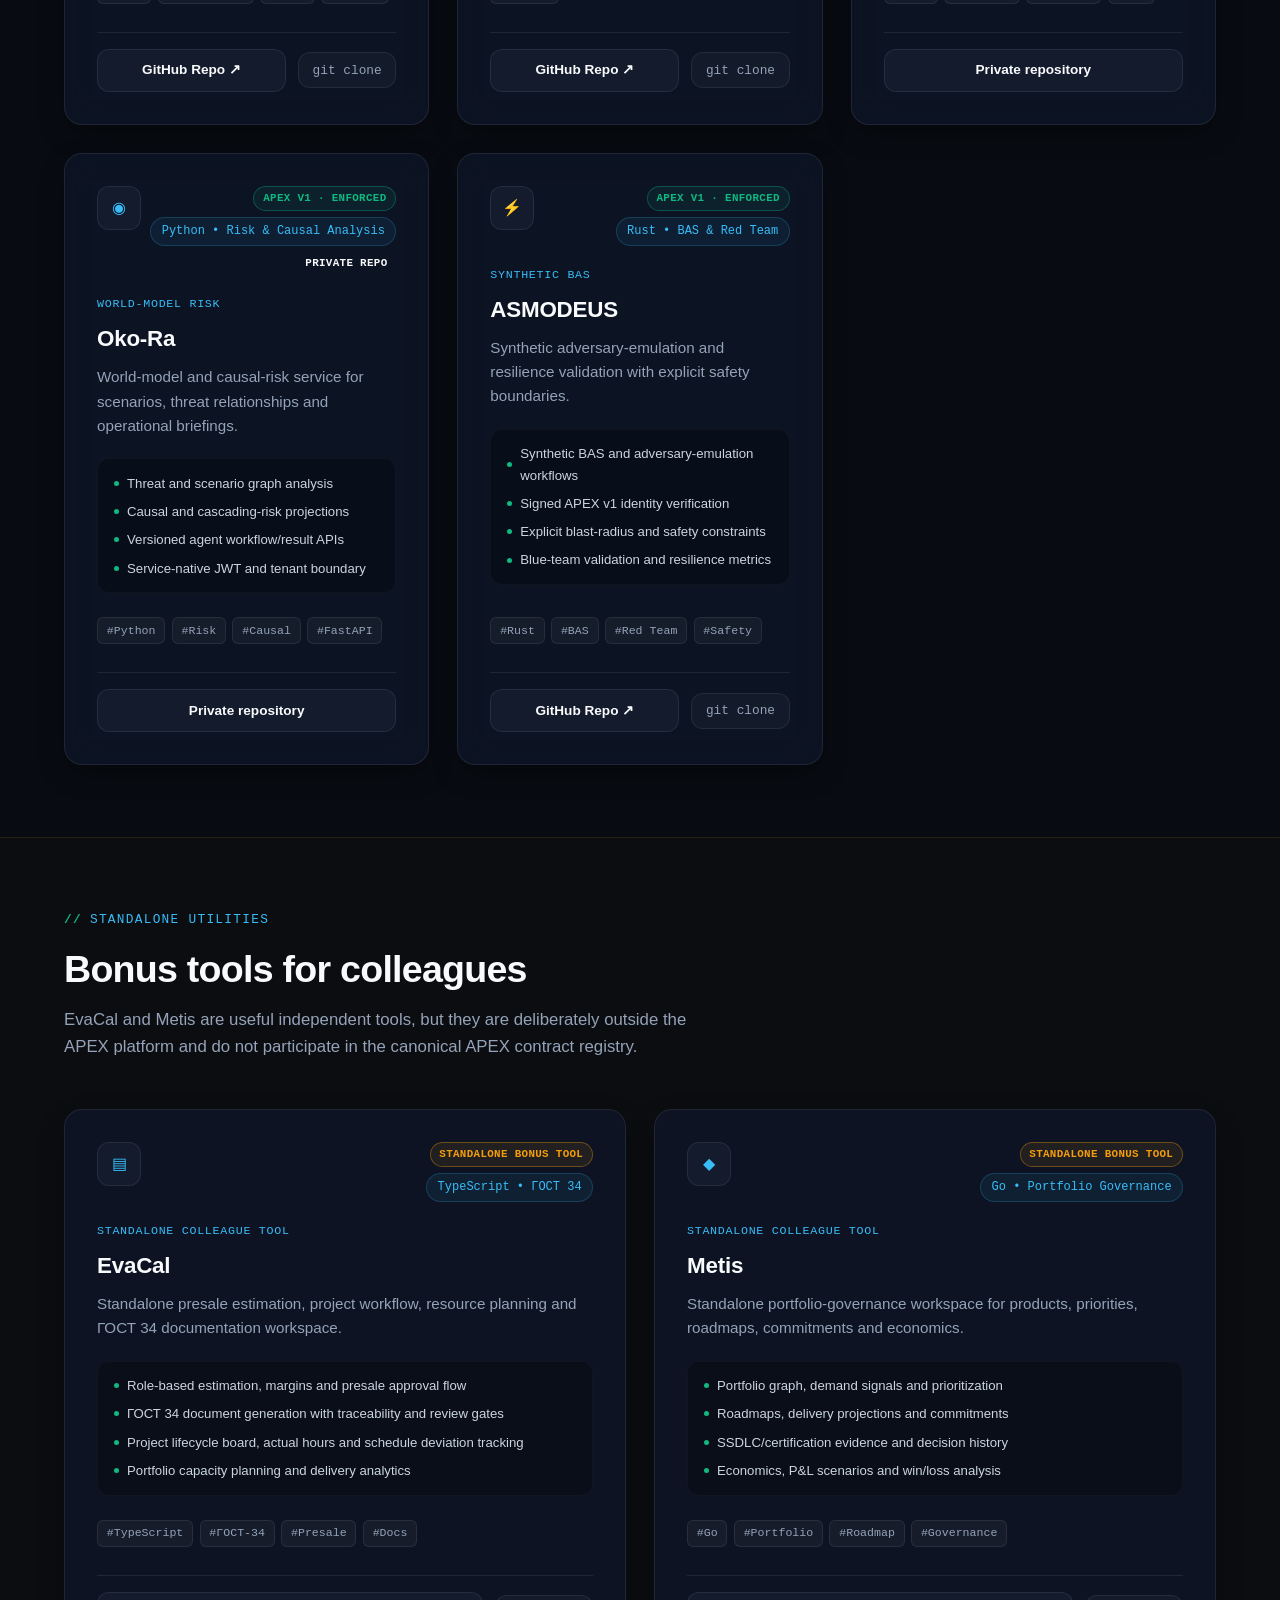
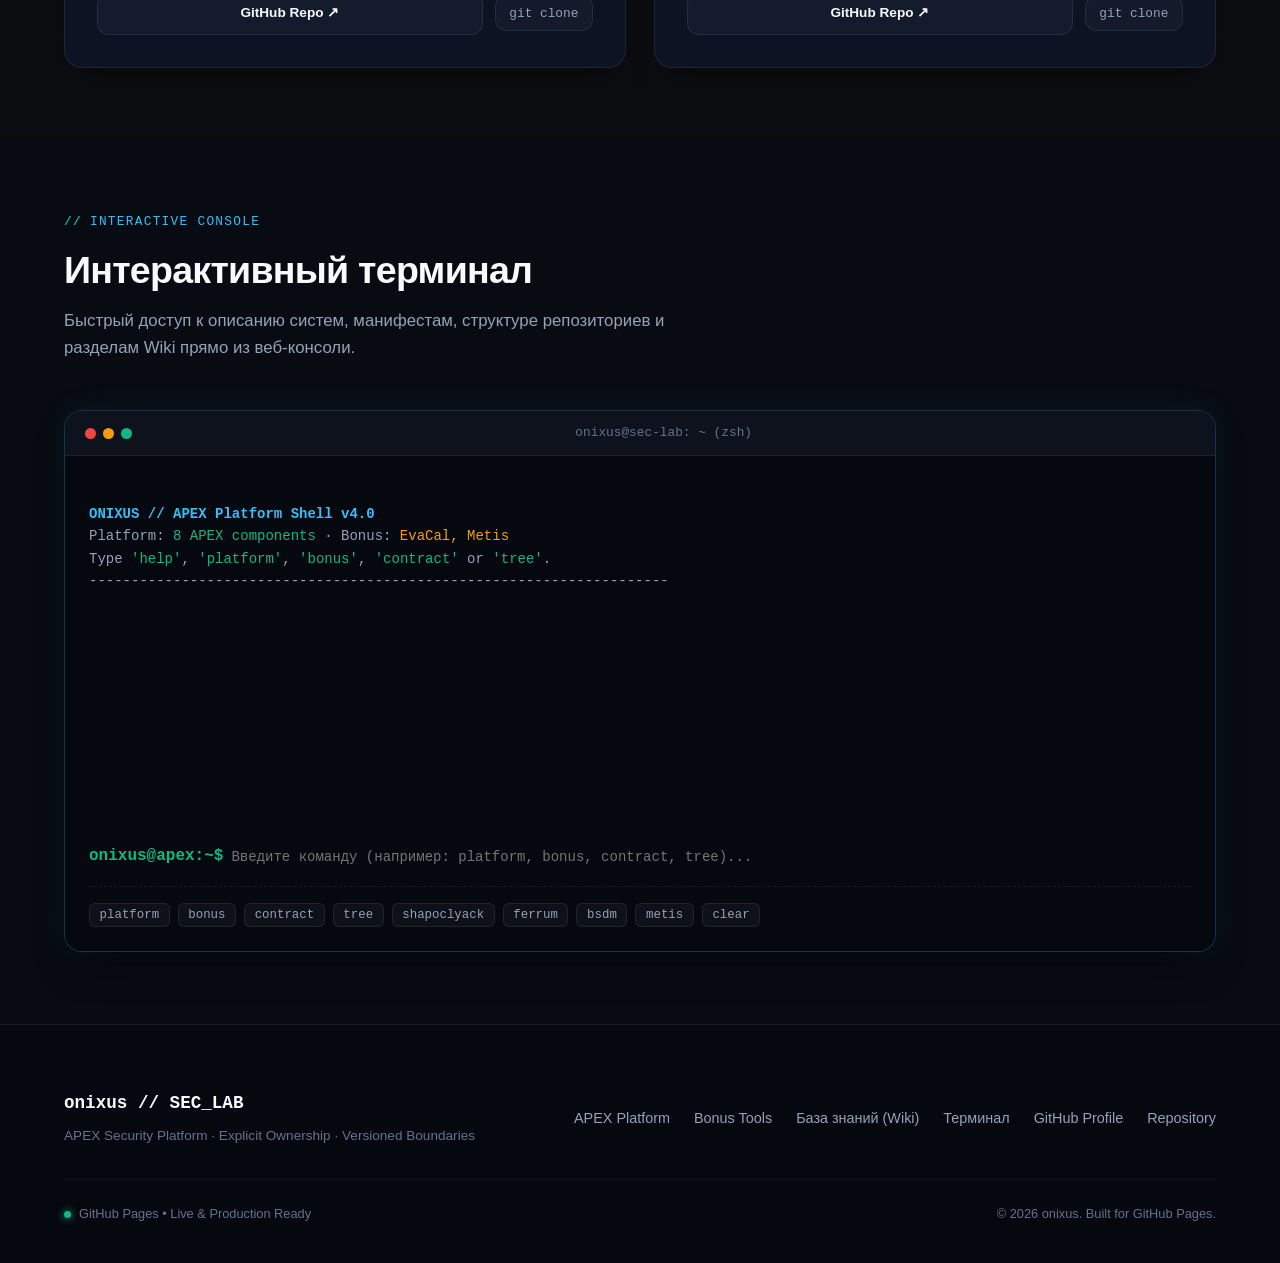
==== commit 7d5df6dc: "fix(site): replace private GitHub links with public navigation" ====
--- a/index.html
+++ b/index.html
@@ -65,13 +65,13 @@
         </p>
 
         <div class="hero-actions">
-          <a href="https://github.com/onixus/unified-platform/blob/main/contracts/v1/CONTRACT.md" target="_blank" rel="noopener noreferrer" class="btn-primary">
+          <a href="#architecture" class="btn-primary">
             <svg width="18" height="18" viewBox="0 0 24 24" fill="none" stroke="currentColor" stroke-width="2" stroke-linecap="round" stroke-linejoin="round"><polygon points="12 2 2 7 12 12 22 7 12 2"/><polyline points="2 17 12 22 22 17"/><polyline points="2 12 12 17 22 12"/></svg>
-            Explore APEX Contract
+            APEX Architecture
           </a>
-          <a href="https://github.com/onixus/unified-platform/blob/main/contracts/v1/systems.json" target="_blank" rel="noopener noreferrer" class="btn-secondary" style="border-color: rgba(245, 158, 11, 0.4); color: #fef08a;">
+          <a href="#projects" class="btn-secondary" style="border-color: rgba(245, 158, 11, 0.4); color: #fef08a;">
             <svg width="18" height="18" viewBox="0 0 24 24" fill="none" stroke="currentColor" stroke-width="2" stroke-linecap="round" stroke-linejoin="round"><path d="M12 6.253v13m0-13C10.832 5.477 9.246 5 7.5 5S4.168 5.477 3 6.253v13C4.168 18.477 5.754 18 7.5 18s3.332.477 4.5 1.253m0-13C13.168 5.477 14.754 5 16.5 5c1.747 0 3.332.477 4.5 1.253v13C19.832 18.477 18.247 18 16.5 18c-1.746 0-3.332.477-4.5 1.253"/></svg>
-            Platform Registry
+            Canonical Participants
           </a>
           <a href="#projects" class="btn-secondary">
             <svg width="18" height="18" viewBox="0 0 24 24" fill="none" stroke="currentColor" stroke-width="2" stroke-linecap="round" stroke-linejoin="round"><polyline points="4 17 10 11 4 5"/><line x1="12" x2="20" y1="19" y2="19"/></svg>
@@ -81,9 +81,9 @@
 
         <div class="hero-quick-cmd">
           <div class="cmd-text">
-            <span class="cmd-prompt">$</span> git clone https://github.com/onixus/unified-platform.git
-          </div>
-          <button class="copy-mini-btn" onclick="copyCloneCommand('git clone https://github.com/onixus/unified-platform.git')" title="Скопировать команду git clone">
+            <span class="cmd-prompt">$</span> git clone https://github.com/onixus/Shapoclyack.git
+          </div>
+          <button class="copy-mini-btn" onclick="copyCloneCommand('git clone https://github.com/onixus/Shapoclyack.git')" title="Скопировать команду git clone">
             <svg width="16" height="16" viewBox="0 0 24 24" fill="none" stroke="currentColor" stroke-width="2" stroke-linecap="round" stroke-linejoin="round"><rect width="14" height="14" x="8" y="8" rx="2" ry="2"/><path d="M4 16c-1.1 0-2-.9-2-2V4c0-1.1.9-2 2-2h10c1.1 0 2 .9 2 2"/></svg>
           </button>
         </div>
@@ -239,12 +239,13 @@
             <h3>Architecture rules enforced in repositories</h3>
             <p>
               Versioned APIs/events, canonical resource references, idempotent async consumers, W3C Trace Context,
-              ClickHouse as analytics projection only, and signed/provenanced production promotion.
+              ClickHouse as analytics projection only, and signed/provenanced production promotion. The normative
+              contract and participant registry are maintained in the private platform repository.
             </p>
           </div>
           <div class="contract-actions">
-            <a class="btn-primary" href="https://github.com/onixus/unified-platform/blob/main/contracts/v1/CONTRACT.md" target="_blank" rel="noopener noreferrer">Read Contract ↗</a>
-            <a class="btn-secondary" href="https://github.com/onixus/unified-platform/blob/main/contracts/v1/systems.json" target="_blank" rel="noopener noreferrer">Participant Registry ↗</a>
+            <a class="btn-primary" href="#projects">View Participants</a>
+            <a class="btn-secondary" href="#terminal" onclick="setTimeout(() => window.runTerminalCommand && window.runTerminalCommand('contract'), 0)">Contract Summary</a>
           </div>
         </div>
 
--- a/styles.css
+++ b/styles.css
@@ -1128,3 +1128,228 @@
     grid-template-columns: 1fr;
   }
 }
+
+
+/* ==========================================================================
+   APEX platform architecture & scope separation
+   ========================================================================== */
+
+.platform-section {
+  background:
+    radial-gradient(circle at 20% 0%, rgba(56, 189, 248, 0.08), transparent 32%),
+    radial-gradient(circle at 85% 20%, rgba(16, 185, 129, 0.07), transparent 28%);
+}
+
+.contract-callout {
+  display: flex;
+  align-items: center;
+  justify-content: space-between;
+  gap: 2rem;
+  padding: 2rem;
+  margin-bottom: 2rem;
+  border: 1px solid rgba(56, 189, 248, 0.28);
+  border-radius: var(--radius-lg);
+  background: linear-gradient(135deg, rgba(56, 189, 248, 0.08), rgba(15, 23, 42, 0.78));
+  box-shadow: 0 16px 40px rgba(0, 0, 0, 0.28);
+}
+
+.contract-copy {
+  max-width: 760px;
+}
+
+.contract-copy h3 {
+  margin: 0.85rem 0 0.7rem;
+  font-size: 1.45rem;
+  color: var(--text-primary);
+}
+
+.contract-copy p {
+  color: var(--text-secondary);
+  line-height: 1.65;
+}
+
+.contract-actions {
+  display: flex;
+  flex-wrap: wrap;
+  gap: 0.75rem;
+  flex-shrink: 0;
+}
+
+.architecture-grid {
+  display: grid;
+  grid-template-columns: repeat(4, minmax(0, 1fr));
+  gap: 0.9rem;
+}
+
+.architecture-node {
+  display: flex;
+  align-items: center;
+  gap: 0.8rem;
+  min-height: 78px;
+  padding: 0.9rem 1rem;
+  border: 1px solid var(--border-subtle);
+  border-radius: var(--radius-md);
+  background: rgba(15, 23, 42, 0.64);
+  transition: var(--transition-normal);
+}
+
+.architecture-node:hover {
+  transform: translateY(-2px);
+  border-color: rgba(56, 189, 248, 0.45);
+  background: rgba(30, 41, 59, 0.84);
+}
+
+.architecture-node-icon {
+  display: grid;
+  place-items: center;
+  width: 34px;
+  height: 34px;
+  flex: 0 0 34px;
+  border-radius: 10px;
+  background: rgba(56, 189, 248, 0.1);
+  color: var(--accent-cyan);
+  font-family: var(--font-mono);
+  font-weight: 700;
+}
+
+.architecture-node-copy {
+  display: flex;
+  min-width: 0;
+  flex: 1;
+  flex-direction: column;
+  gap: 0.15rem;
+}
+
+.architecture-node-copy strong {
+  color: var(--text-primary);
+  font-size: 0.9rem;
+}
+
+.architecture-node-copy small {
+  overflow: hidden;
+  color: var(--text-muted);
+  font-size: 0.72rem;
+  text-overflow: ellipsis;
+  white-space: nowrap;
+}
+
+.architecture-node-status {
+  color: var(--accent-emerald);
+  font-family: var(--font-mono);
+  font-size: 0.68rem;
+  text-transform: uppercase;
+}
+
+.card-badges {
+  display: flex;
+  align-items: flex-end;
+  flex-direction: column;
+  gap: 0.35rem;
+}
+
+.scope-pill {
+  display: inline-flex;
+  align-items: center;
+  width: fit-content;
+  padding: 0.2rem 0.55rem;
+  border-radius: var(--radius-full);
+  font-family: var(--font-mono);
+  font-size: 0.68rem;
+  font-weight: 700;
+  letter-spacing: 0.03em;
+  text-transform: uppercase;
+}
+
+.scope-platform {
+  border: 1px solid rgba(16, 185, 129, 0.34);
+  background: rgba(16, 185, 129, 0.09);
+  color: var(--accent-emerald);
+}
+
+.scope-bonus {
+  border: 1px solid rgba(245, 158, 11, 0.36);
+  background: rgba(245, 158, 11, 0.09);
+  color: var(--accent-amber);
+}
+
+.project-role {
+  margin-bottom: 0.45rem;
+  color: var(--accent-cyan);
+  font-family: var(--font-mono);
+  font-size: 0.73rem;
+  letter-spacing: 0.06em;
+  text-transform: uppercase;
+}
+
+.project-card-bonus::before {
+  background: linear-gradient(90deg, var(--accent-amber), var(--accent-violet));
+}
+
+.bonus-section {
+  border-top: 1px solid rgba(245, 158, 11, 0.12);
+  background: rgba(245, 158, 11, 0.018);
+}
+
+.bonus-grid {
+  grid-template-columns: repeat(2, minmax(0, 1fr));
+}
+
+.btn-card-secondary {
+  display: inline-flex;
+  align-items: center;
+  justify-content: center;
+  padding: 0.6rem 0.8rem;
+  border: 1px solid rgba(245, 158, 11, 0.28);
+  border-radius: var(--radius-md);
+  background: rgba(245, 158, 11, 0.06);
+  color: var(--accent-amber);
+  font-size: 0.82rem;
+  font-weight: 600;
+  transition: var(--transition-fast);
+}
+
+.btn-card-secondary:hover {
+  border-color: var(--accent-amber);
+  background: rgba(245, 158, 11, 0.12);
+}
+
+.section-desc code {
+  padding: 0.08rem 0.35rem;
+  border: 1px solid rgba(56, 189, 248, 0.18);
+  border-radius: 5px;
+  background: rgba(56, 189, 248, 0.08);
+  color: var(--accent-cyan);
+  font-family: var(--font-mono);
+  font-size: 0.88em;
+}
+
+@media (max-width: 1100px) {
+  .architecture-grid {
+    grid-template-columns: repeat(2, minmax(0, 1fr));
+  }
+}
+
+@media (max-width: 760px) {
+  .contract-callout {
+    align-items: stretch;
+    flex-direction: column;
+  }
+
+  .contract-actions {
+    flex-direction: column;
+  }
+
+  .architecture-grid,
+  .bonus-grid {
+    grid-template-columns: 1fr;
+  }
+
+  .card-badges {
+    max-width: 70%;
+  }
+
+  .nav-links {
+    flex-wrap: wrap;
+    justify-content: flex-end;
+  }
+}
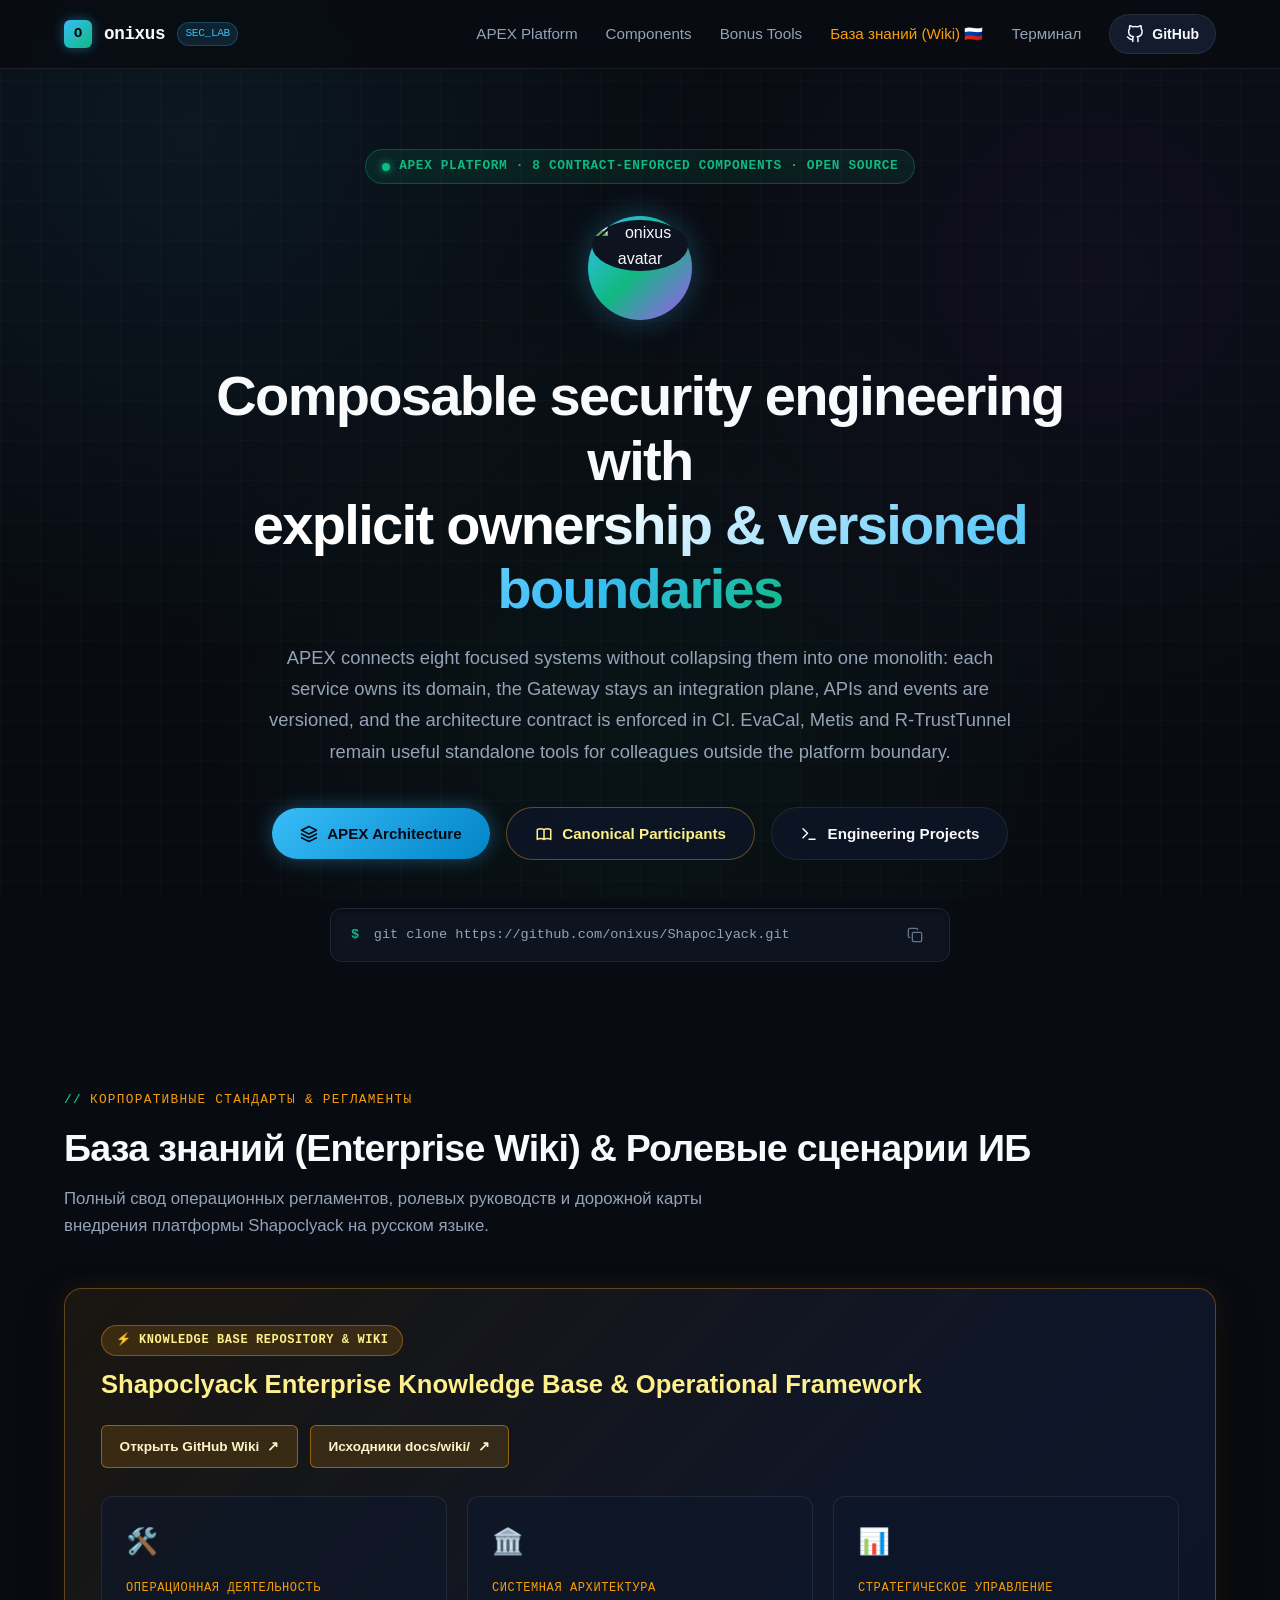
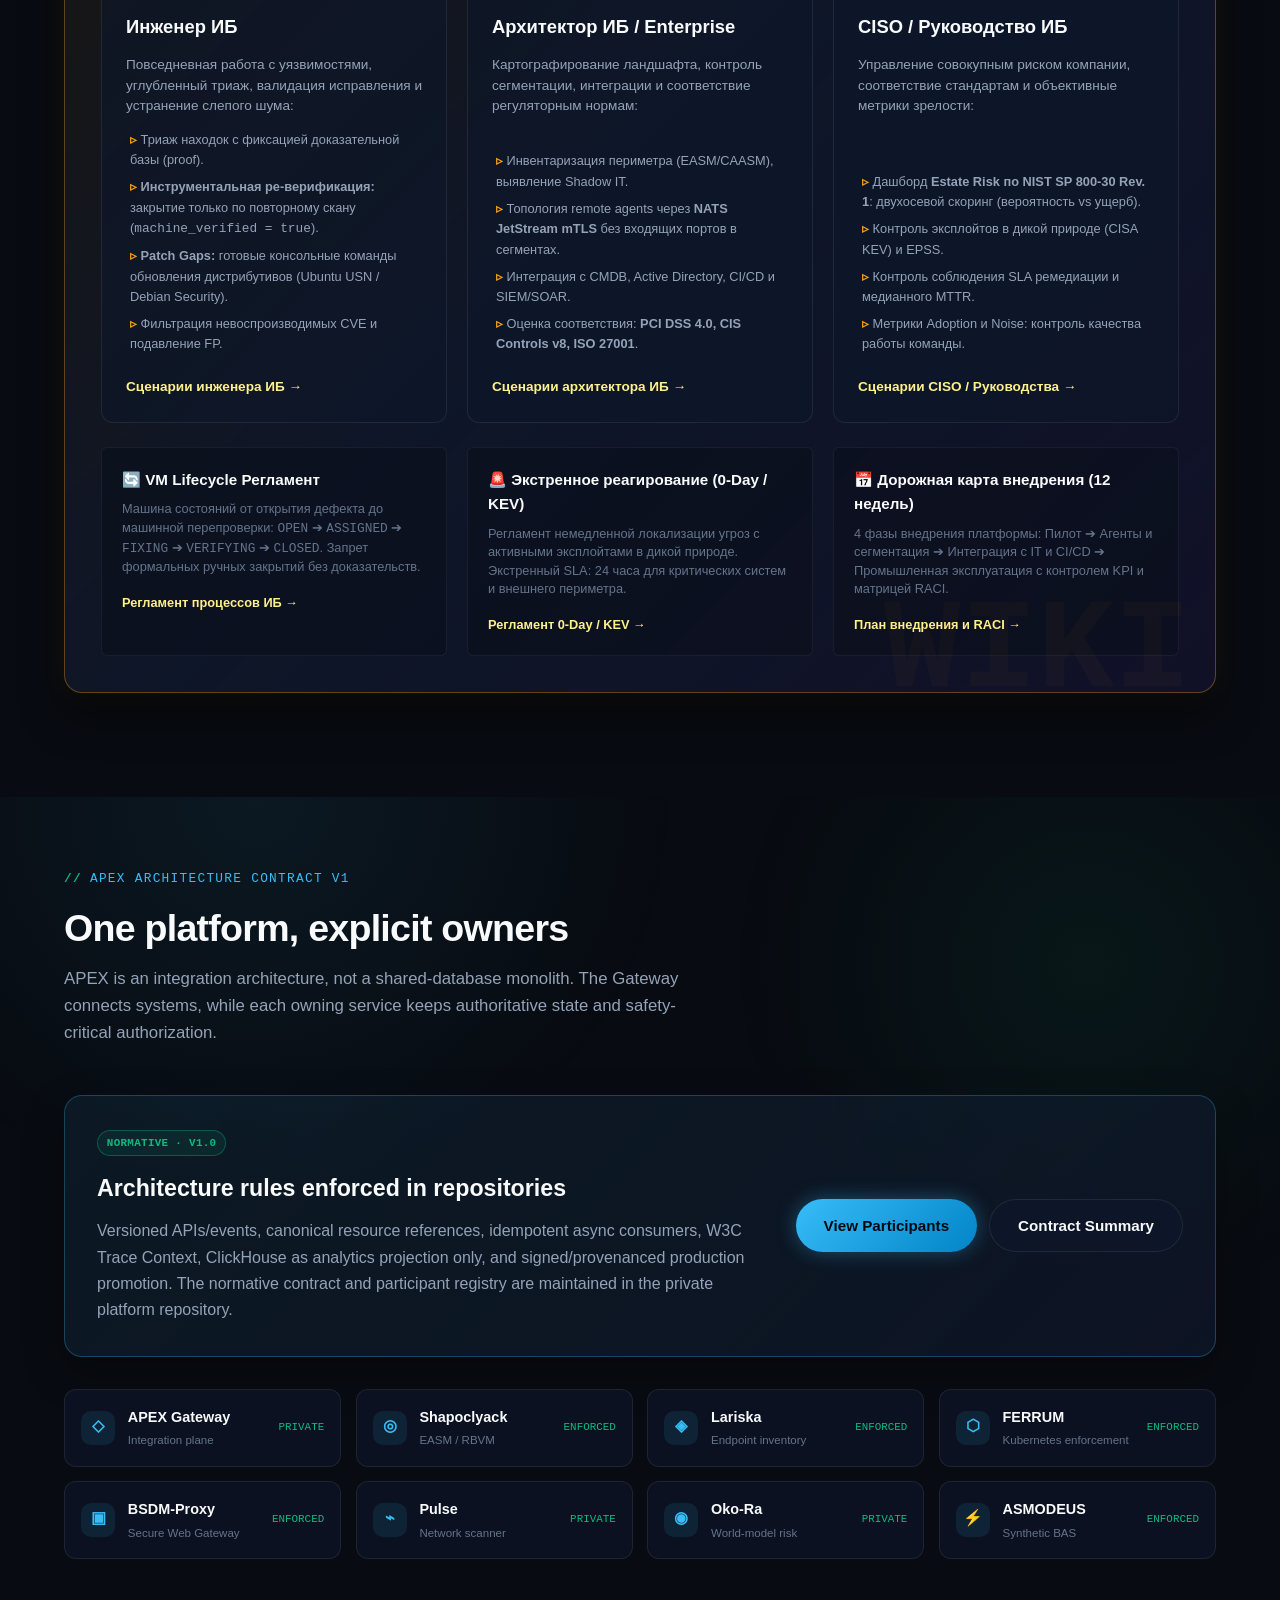
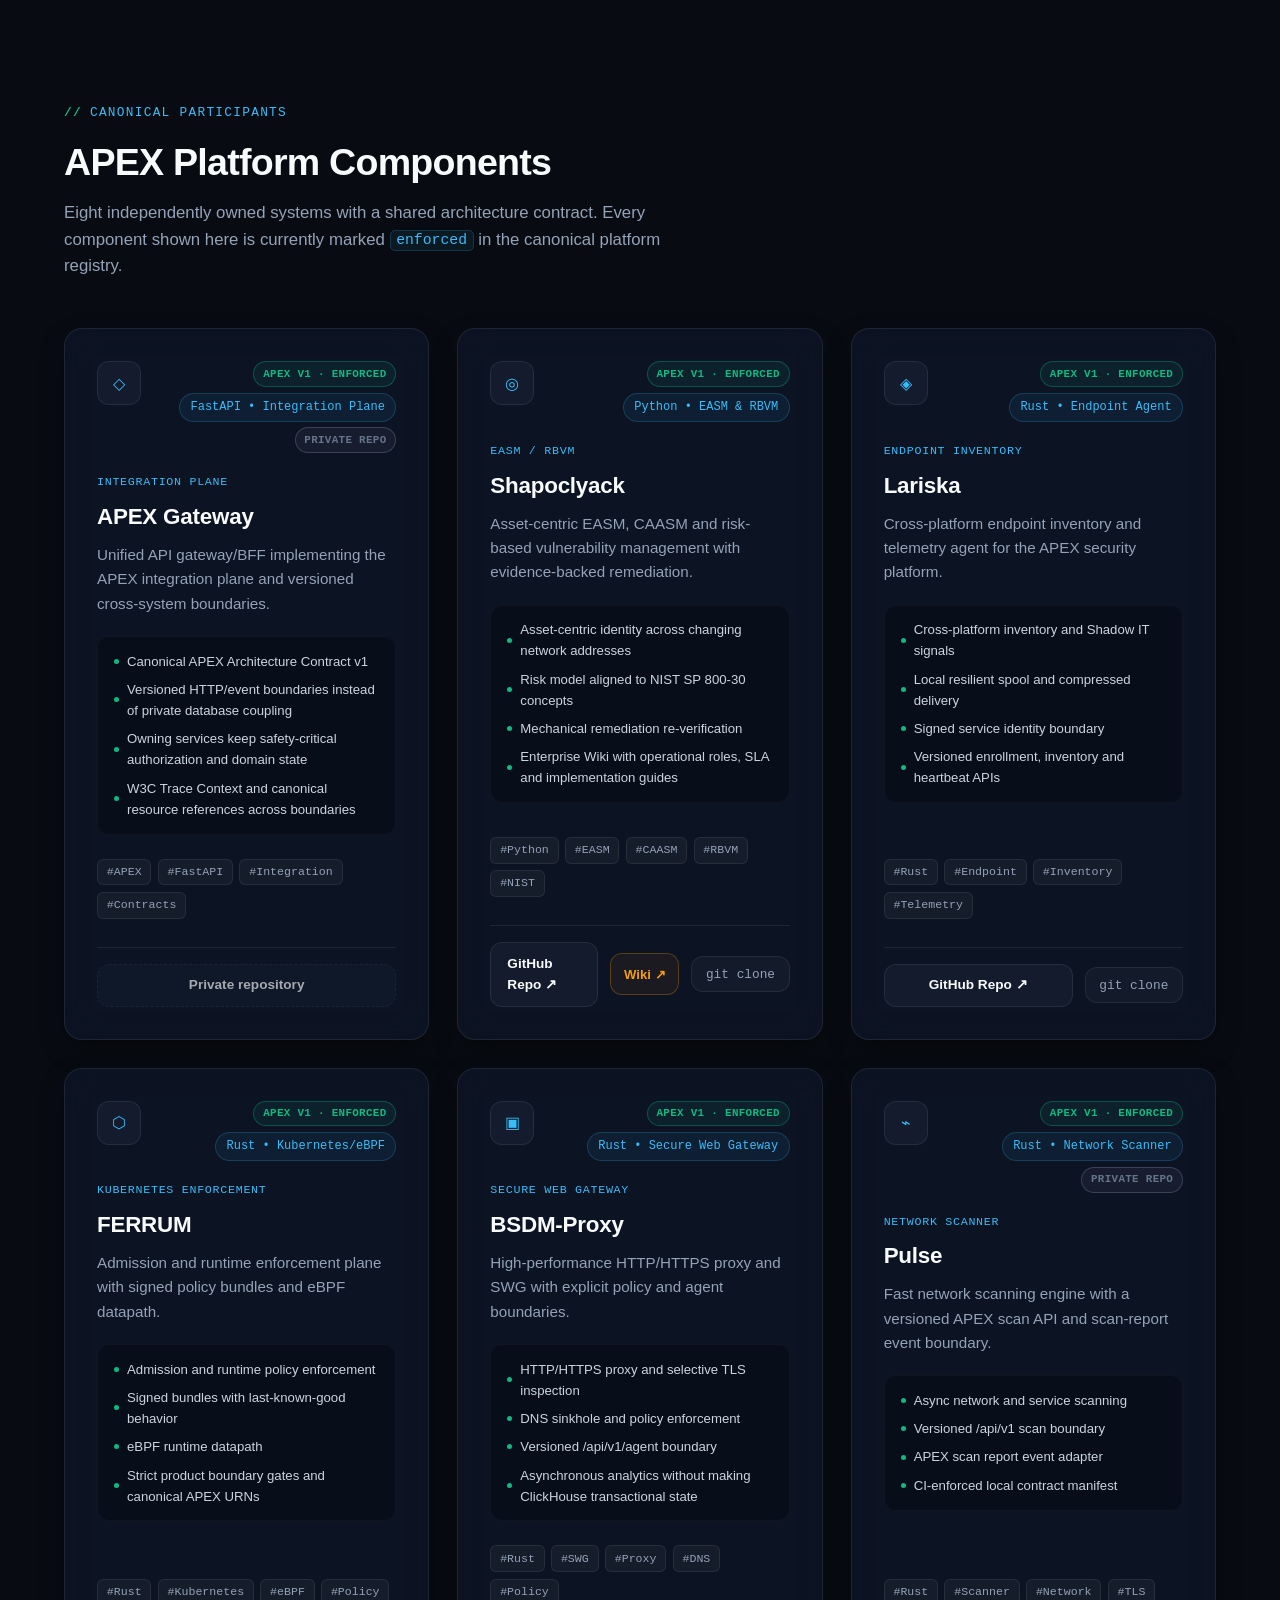
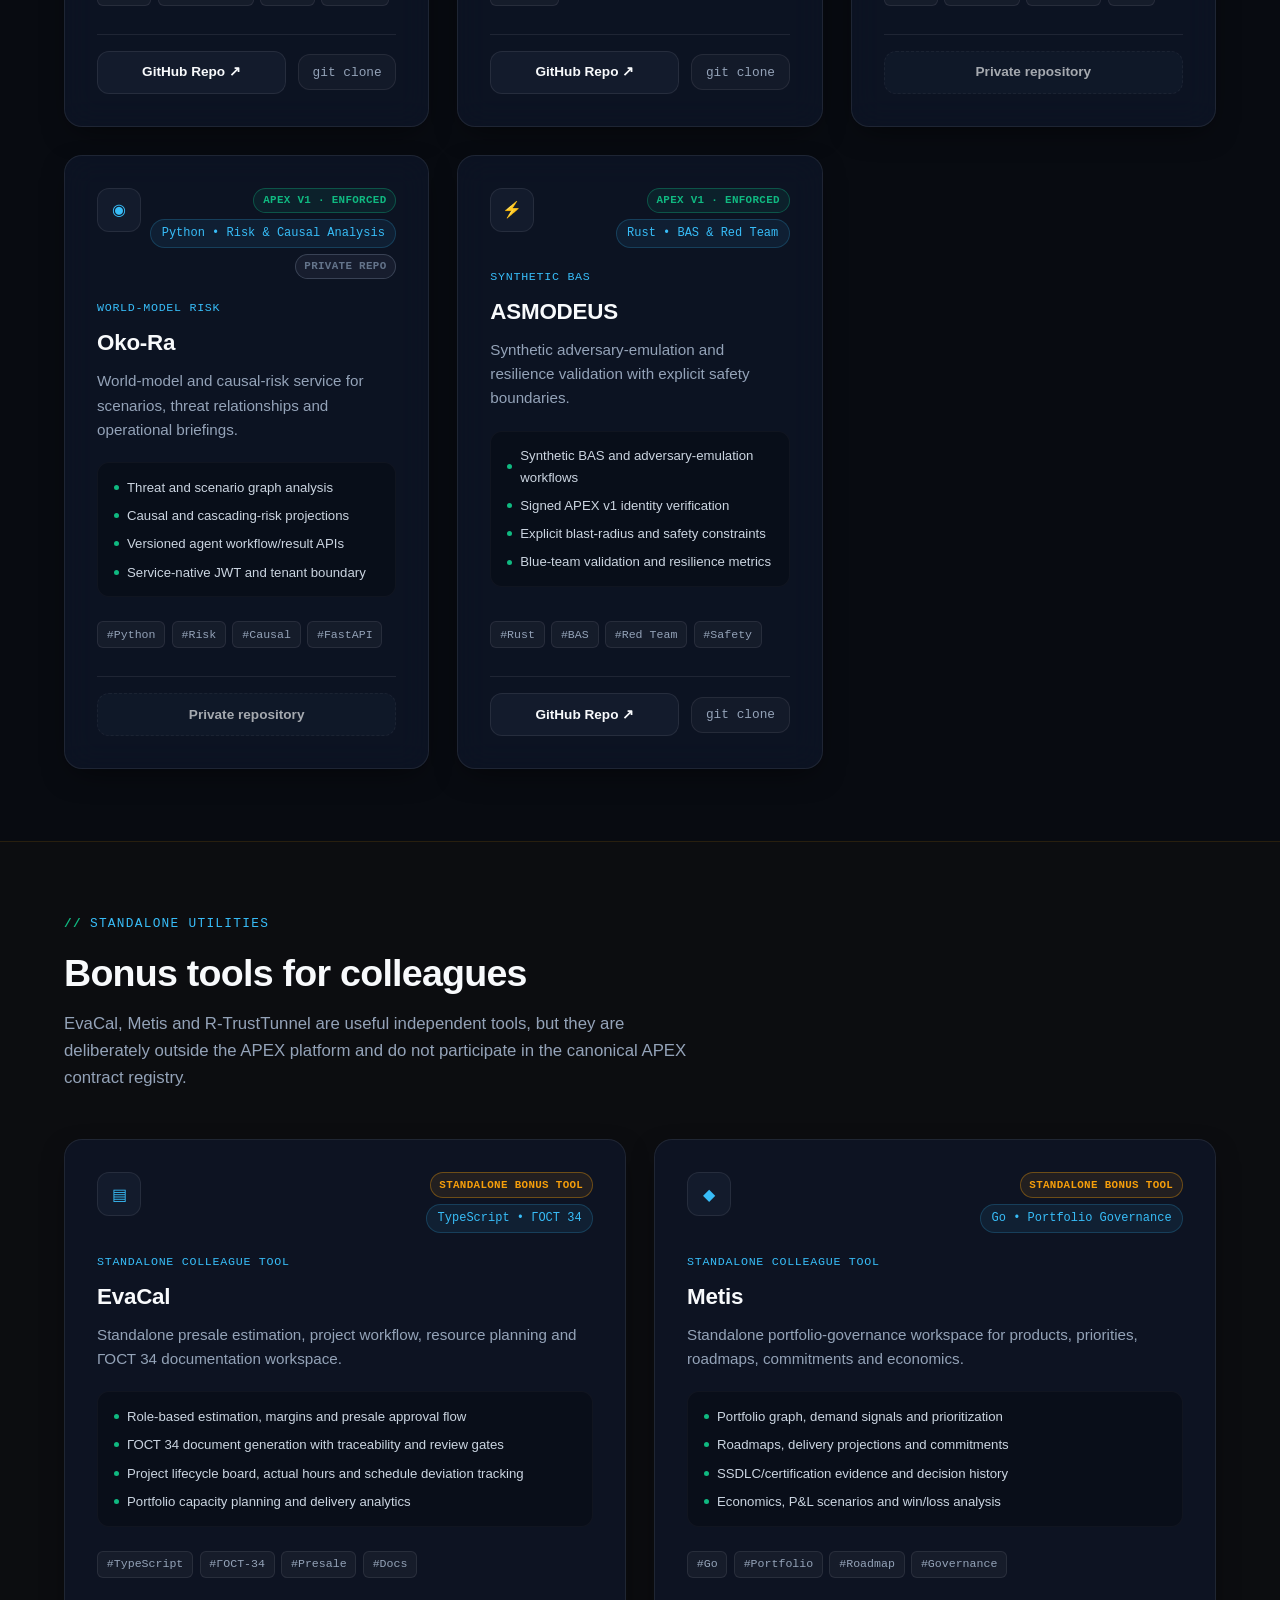
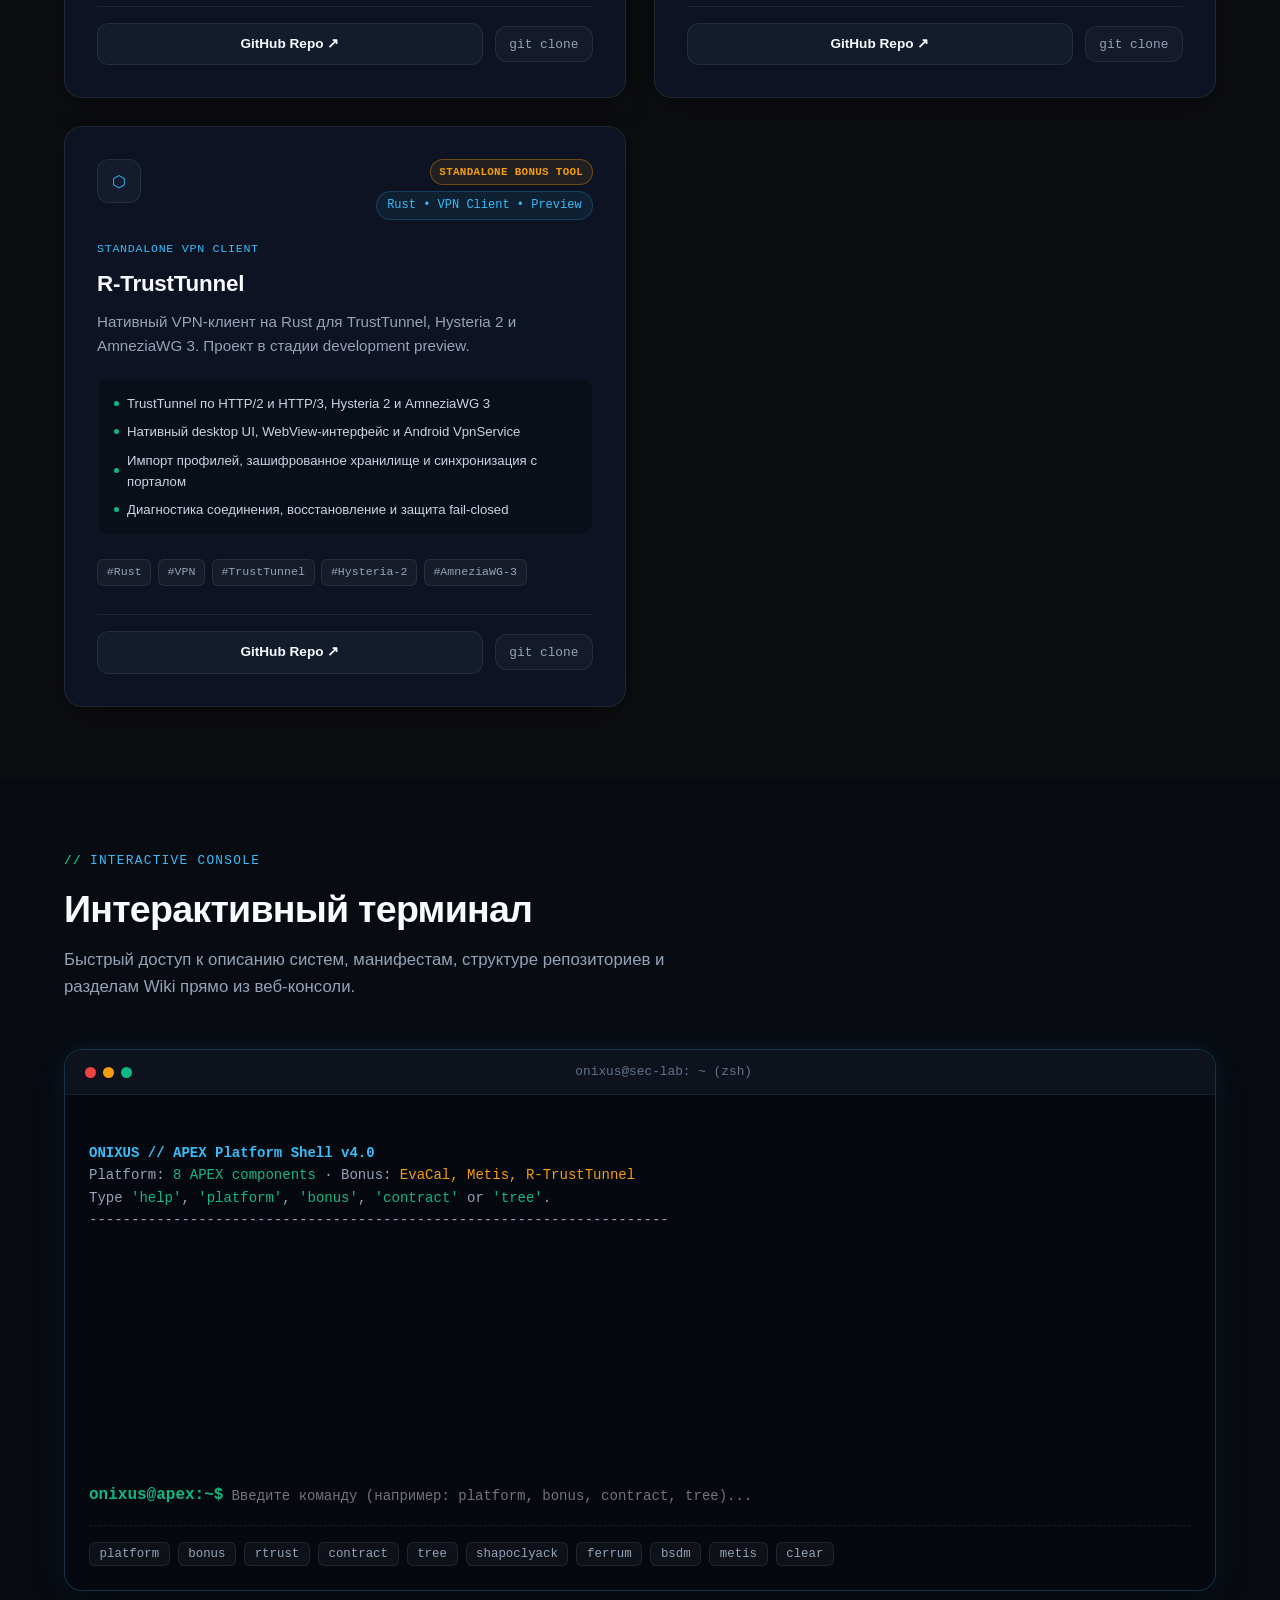
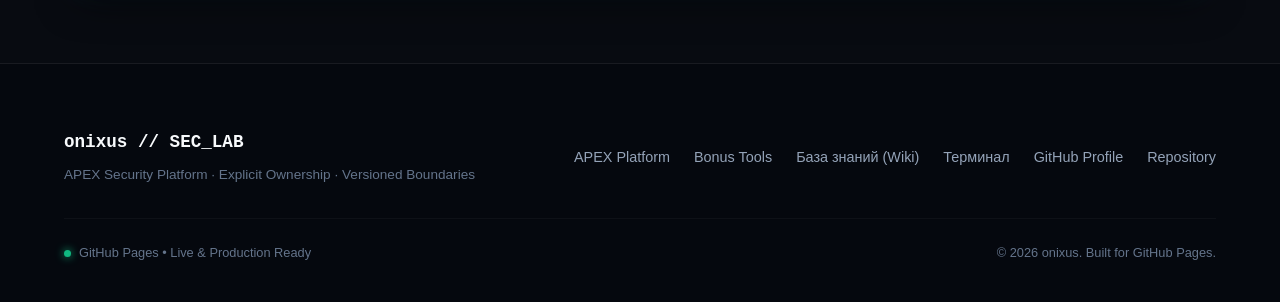
==== commit f54b4865: "Update showcase with R-TrustTunnel and English network project descriptions" ====
--- a/index.html
+++ b/index.html
@@ -4,7 +4,7 @@
   <meta charset="UTF-8">
   <meta name="viewport" content="width=device-width, initial-scale=1.0">
   <title>onixus // APEX Security Platform & Engineering Tools</title>
-  <meta name="description" content="APEX security platform by onixus: eight contract-enforced components for attack-surface management, endpoint inventory, scanning, secure networking, Kubernetes enforcement, risk analysis and synthetic BAS — plus standalone colleague tools EvaCal and Metis.">
+  <meta name="description" content="APEX security platform by onixus: eight contract-enforced components for attack-surface management, endpoint inventory, scanning, secure networking, Kubernetes enforcement, risk analysis and synthetic BAS — plus standalone colleague tools EvaCal, Metis and R-TrustTunnel.">
   <link rel="icon" href="https://avatars.githubusercontent.com/u/12559109?v=4" type="image/png">
   <link rel="stylesheet" href="styles.css">
 </head>
@@ -61,7 +61,7 @@
         <p class="hero-subtitle">
           APEX connects eight focused systems without collapsing them into one monolith: each service owns its domain,
           the Gateway stays an integration plane, APIs and events are versioned, and the architecture contract is enforced
-          in CI. EvaCal and Metis remain useful standalone tools for colleagues outside the platform boundary.
+          in CI. EvaCal, Metis and R-TrustTunnel remain useful standalone tools for colleagues outside the platform boundary.
         </p>
 
         <div class="hero-actions">
@@ -273,7 +273,7 @@
           <span class="section-tag">Standalone Utilities</span>
           <h2 class="section-title">Bonus tools for colleagues</h2>
           <p class="section-desc">
-            EvaCal and Metis are useful independent tools, but they are deliberately outside the APEX platform and
+            EvaCal, Metis and R-TrustTunnel are useful independent tools, but they are deliberately outside the APEX platform and
             do not participate in the canonical APEX contract registry.
           </p>
         </div>
@@ -315,6 +315,7 @@
             <div class="terminal-quick-cmds">
               <button class="quick-cmd-btn" onclick="runTerminalCommand('platform')">platform</button>
               <button class="quick-cmd-btn" onclick="runTerminalCommand('bonus')">bonus</button>
+              <button class="quick-cmd-btn" onclick="runTerminalCommand('rtrust')">rtrust</button>
               <button class="quick-cmd-btn" onclick="runTerminalCommand('contract')">contract</button>
               <button class="quick-cmd-btn" onclick="runTerminalCommand('tree')">tree</button>
               <button class="quick-cmd-btn" onclick="runTerminalCommand('shapoclyack')">shapoclyack</button>
--- a/styles.css
+++ b/styles.css
@@ -1353,3 +1353,26 @@
     justify-content: flex-end;
   }
 }
+
+
+.scope-private {
+  border: 1px solid rgba(148, 163, 184, 0.28);
+  background: rgba(148, 163, 184, 0.08);
+  color: var(--text-muted);
+}
+
+.btn-card-repo.is-disabled {
+  cursor: default;
+  opacity: 0.65;
+  border-style: dashed;
+}
+
+.architecture-node-private {
+  cursor: default;
+}
+
+.architecture-node-private:hover {
+  transform: none;
+  border-color: var(--border-subtle);
+  background: rgba(15, 23, 42, 0.64);
+}
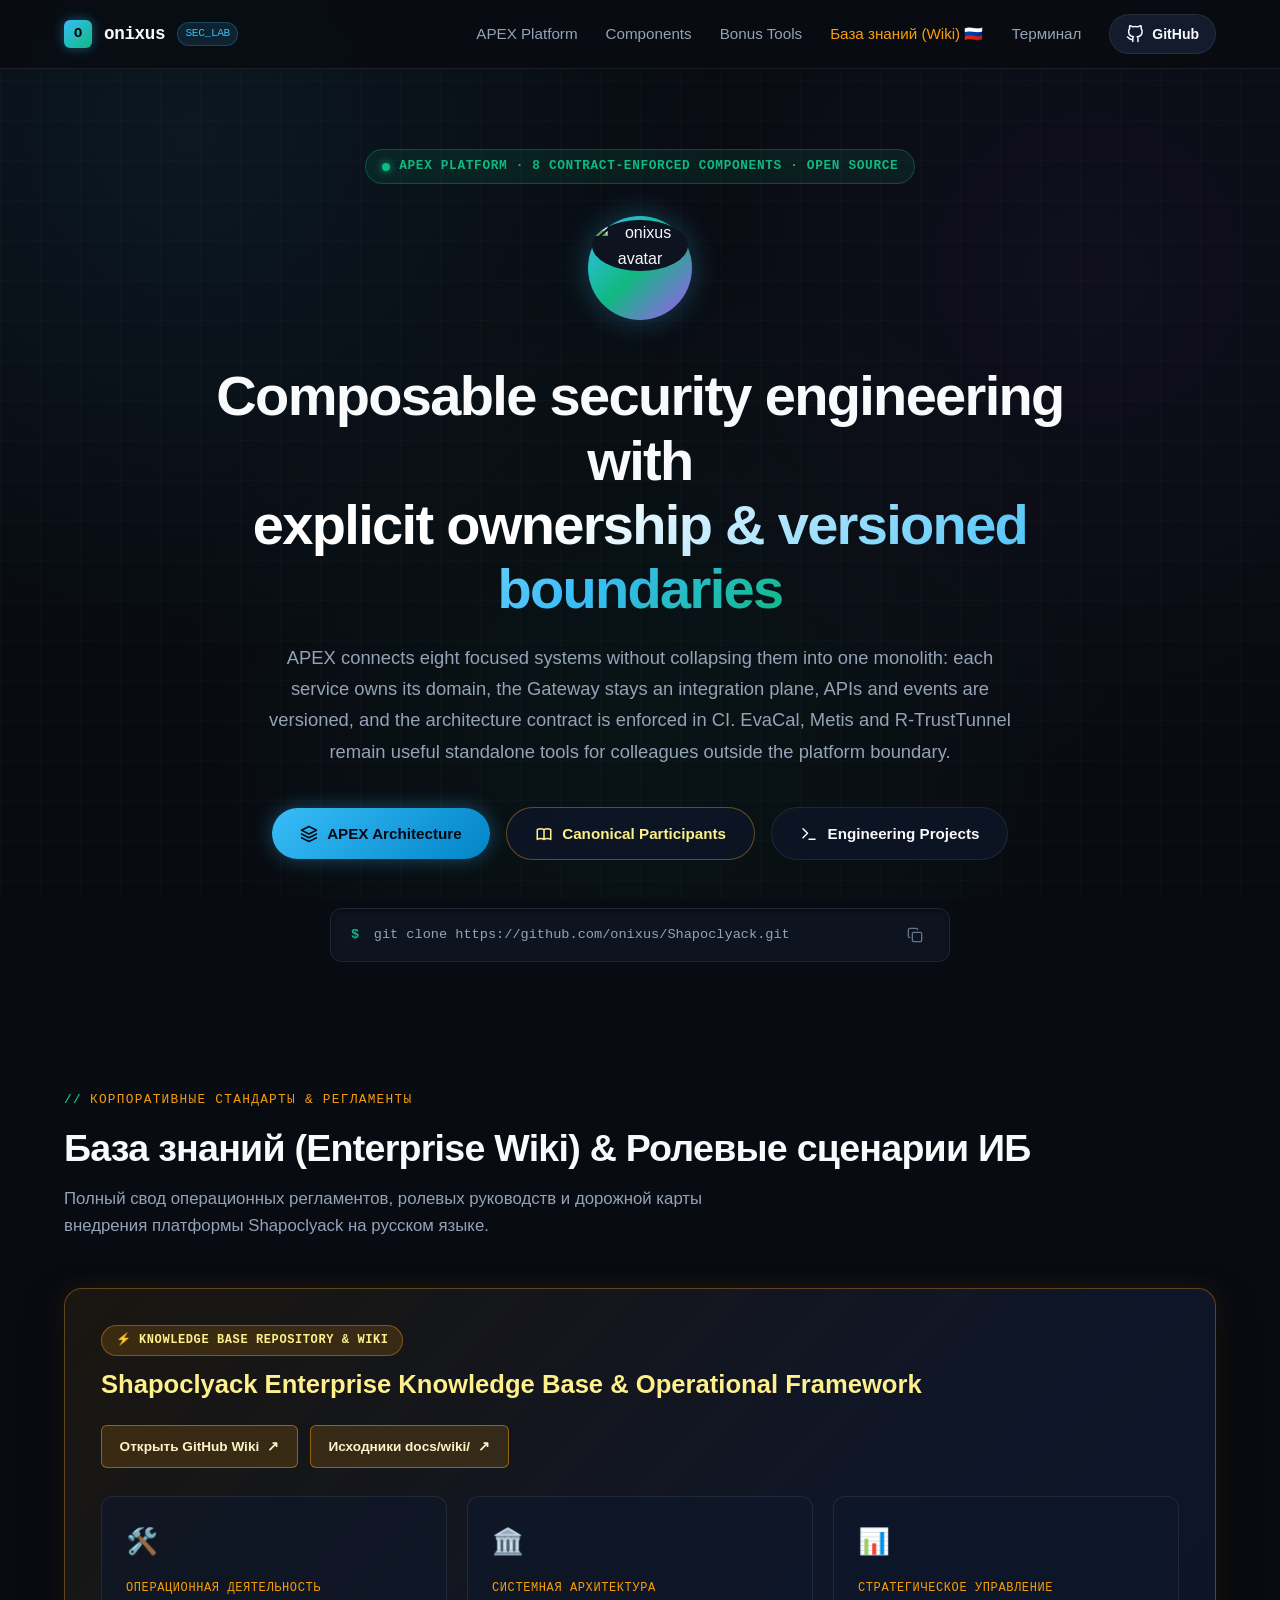
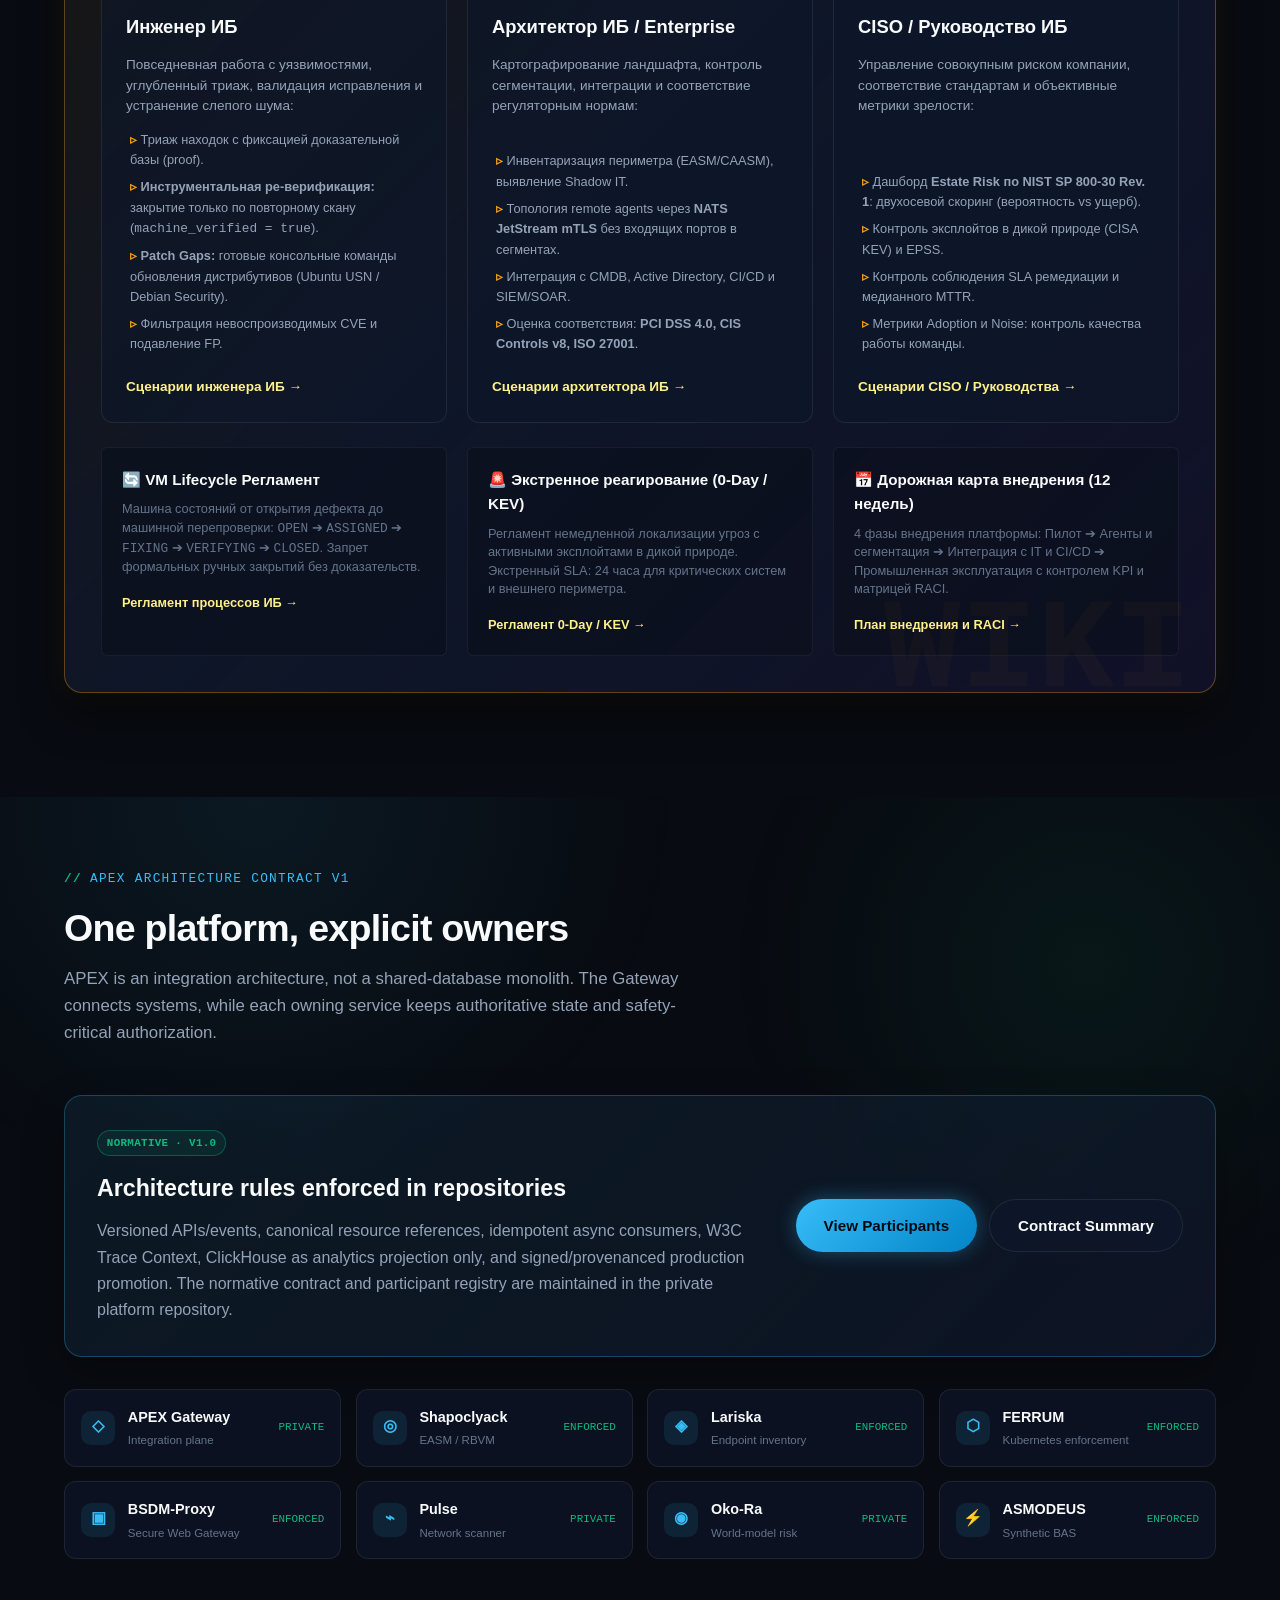
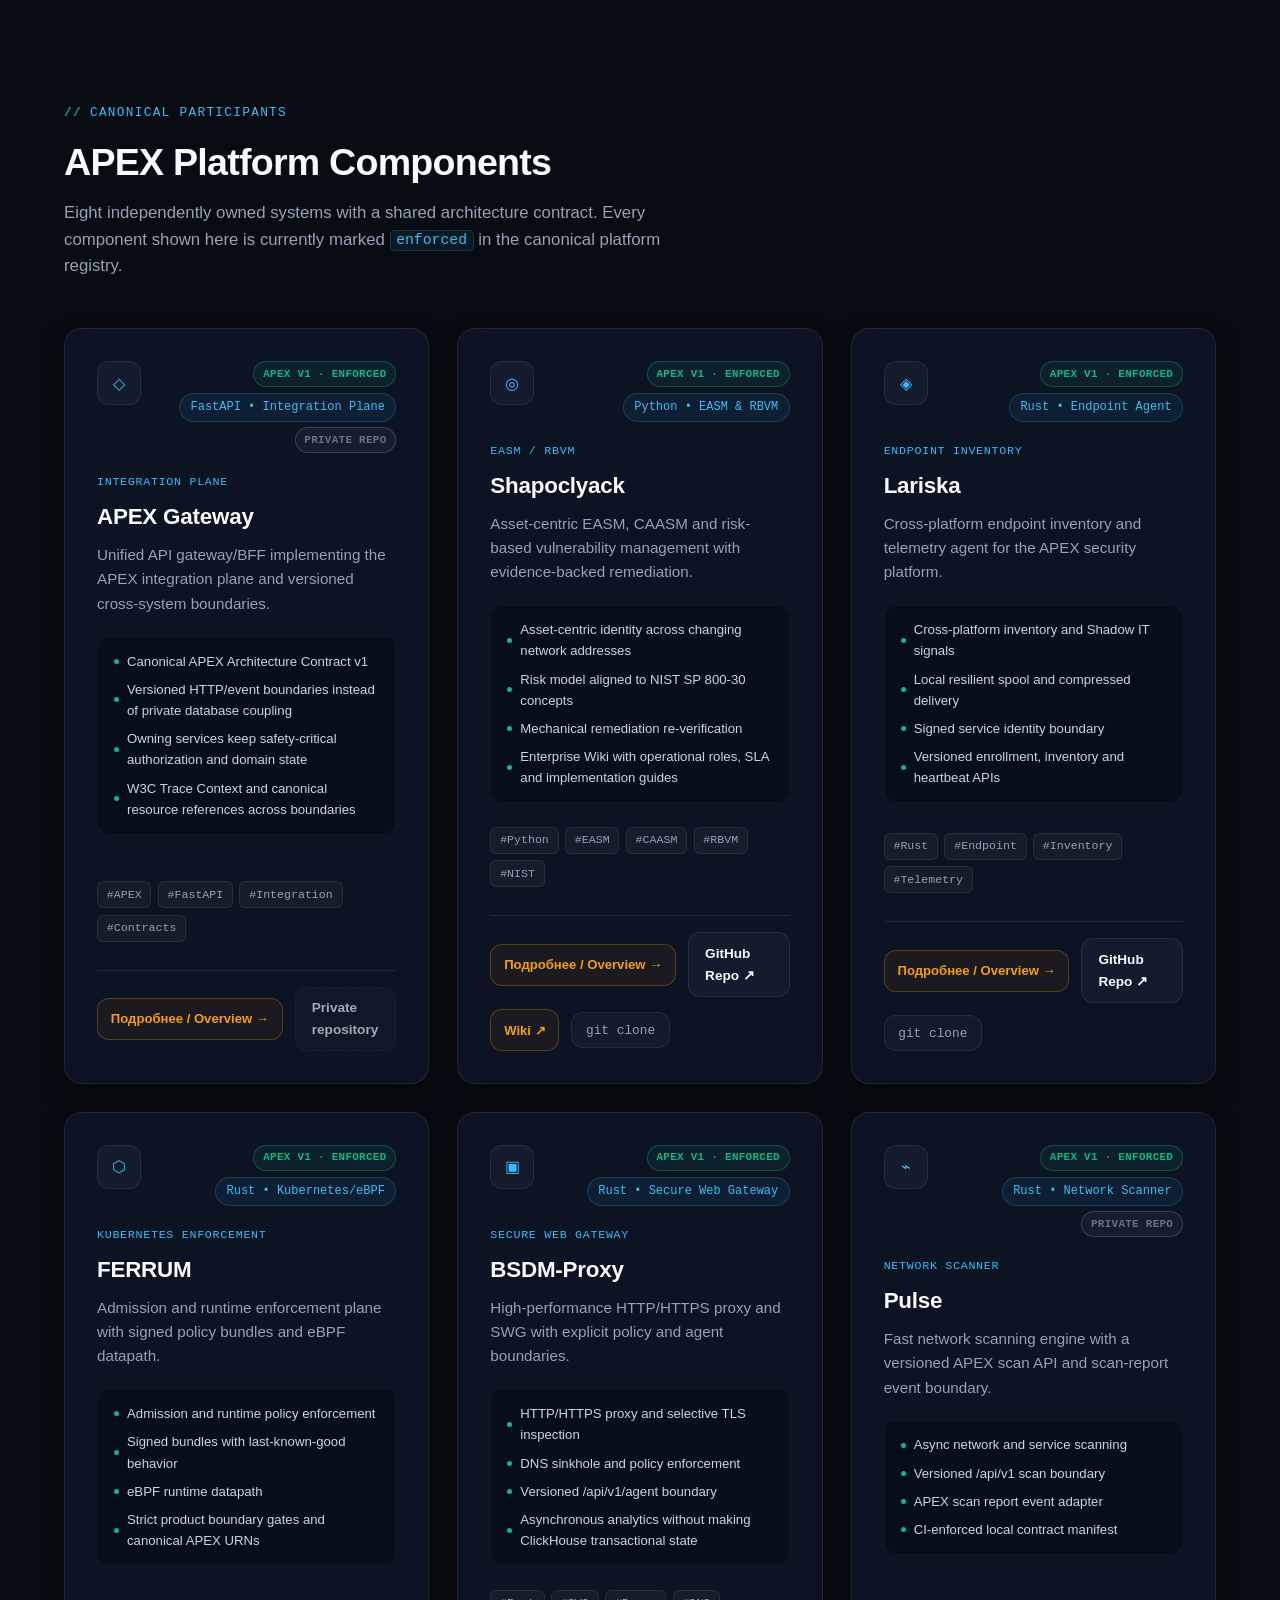
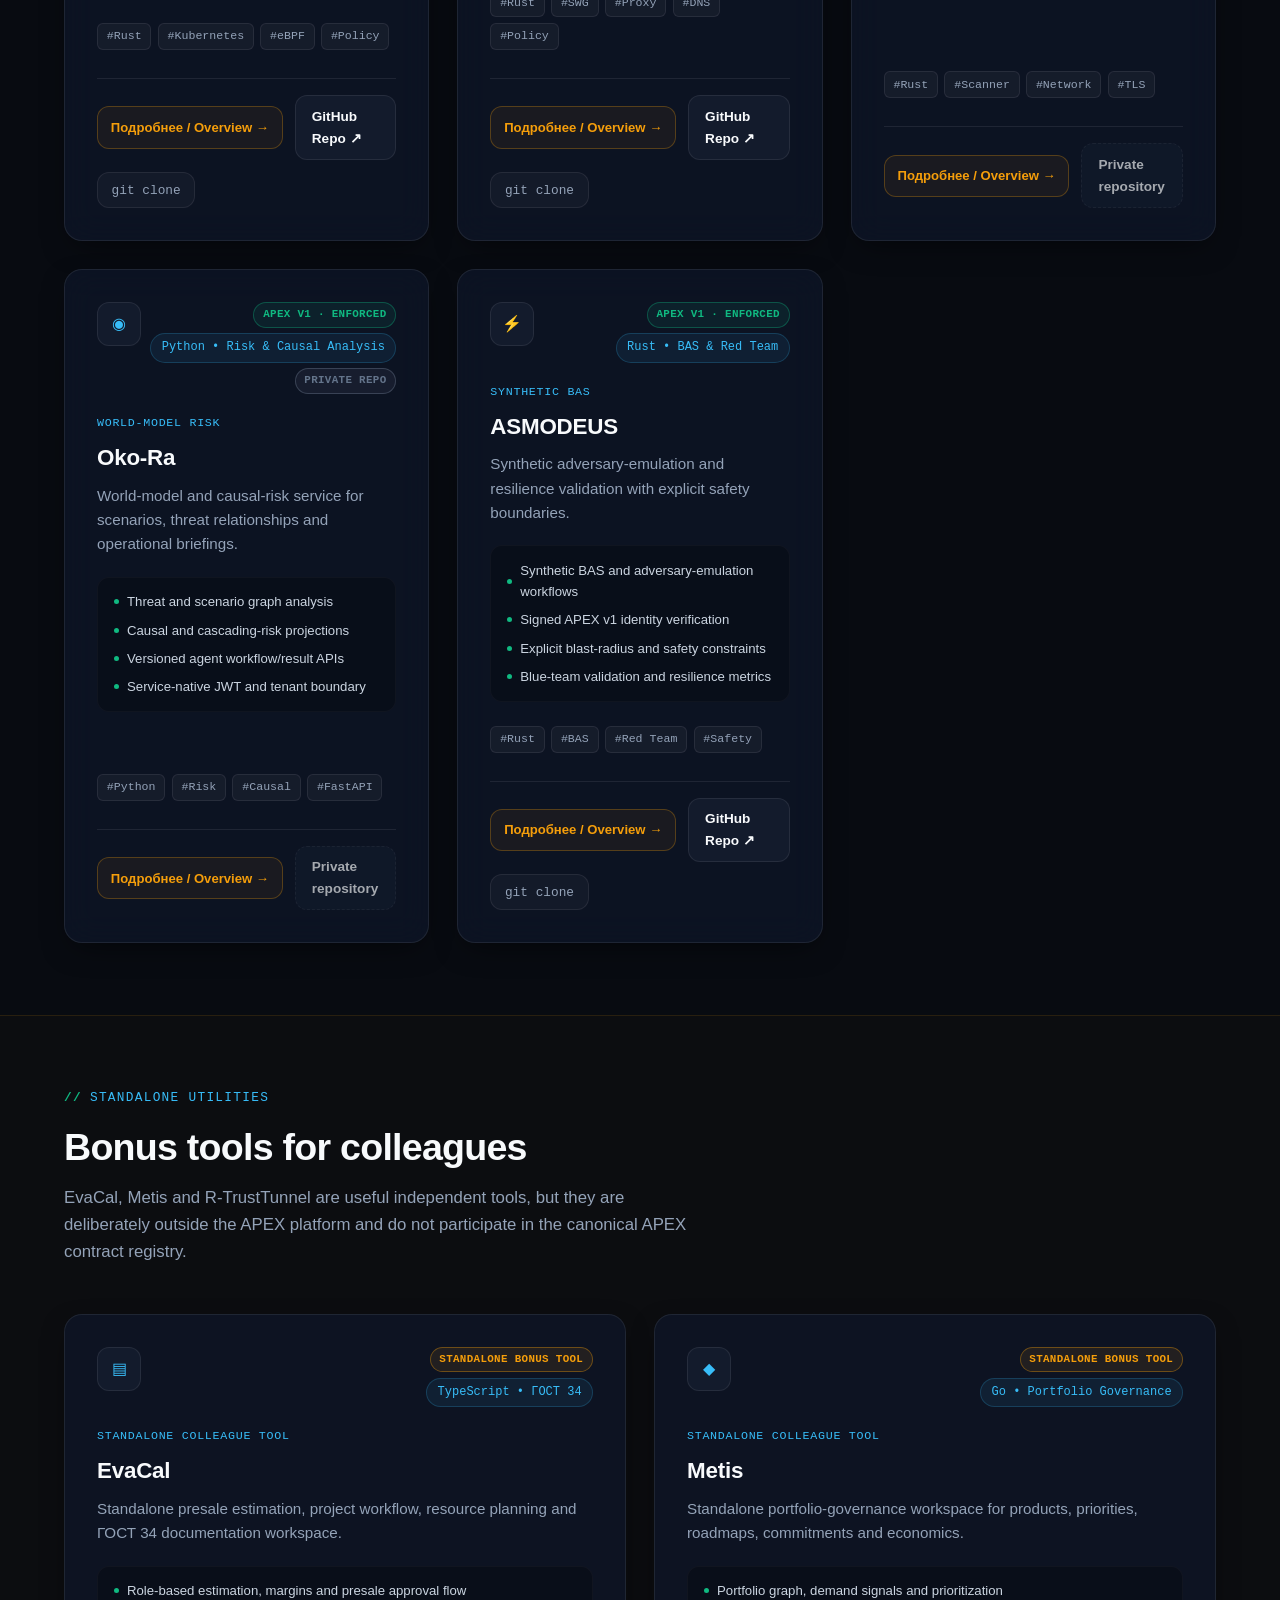
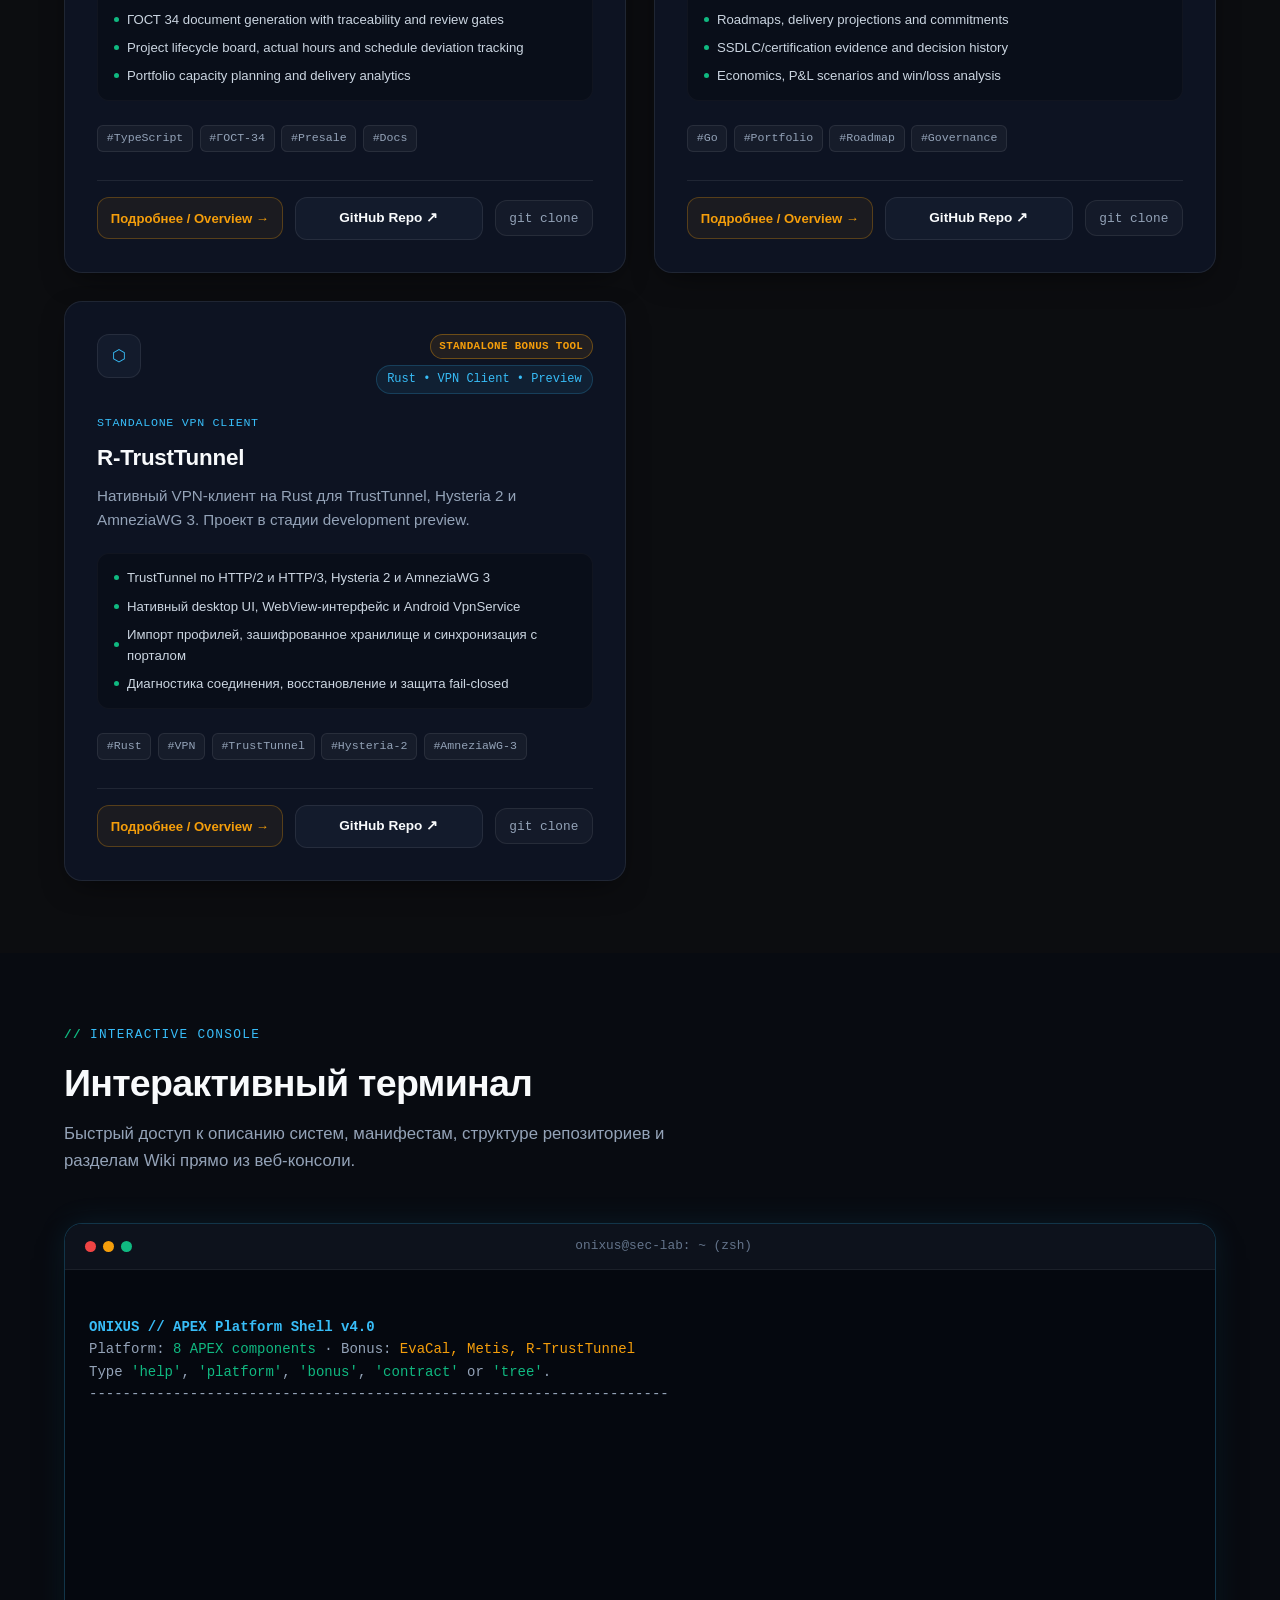
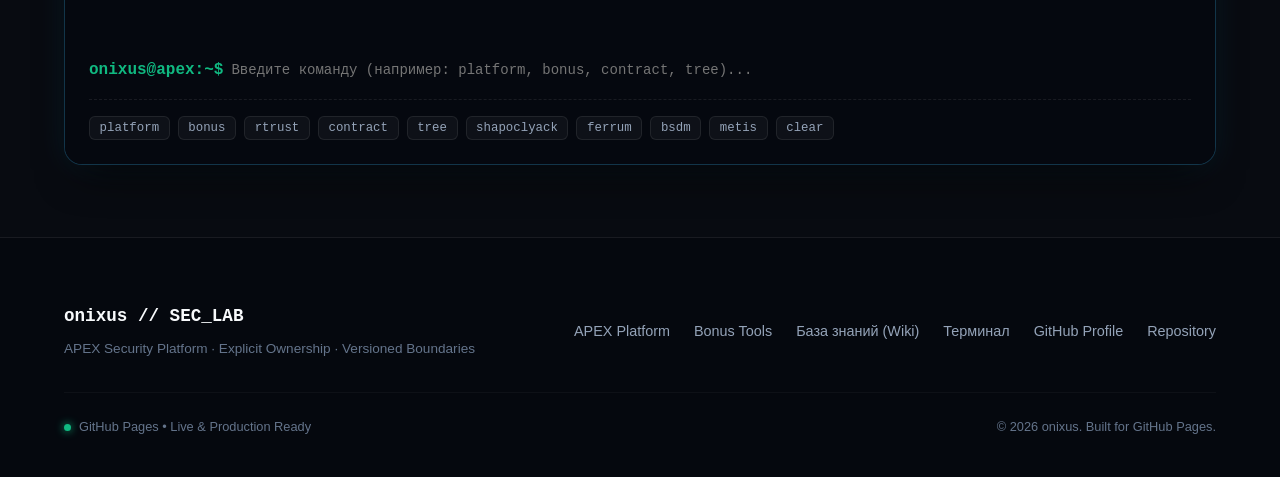
==== commit b4390ec6: "Add static Russian project pages and search metadata" ====
--- a/index.html
+++ b/index.html
@@ -3,10 +3,11 @@
 <head>
   <meta charset="UTF-8">
   <meta name="viewport" content="width=device-width, initial-scale=1.0">
-  <title>onixus // APEX Security Platform & Engineering Tools</title>
-  <meta name="description" content="APEX security platform by onixus: eight contract-enforced components for attack-surface management, endpoint inventory, scanning, secure networking, Kubernetes enforcement, risk analysis and synthetic BAS — plus standalone colleague tools EvaCal, Metis and R-TrustTunnel.">
+  <title>Проекты onixus — платформа безопасности APEX и инженерные инструменты</title>
+  <meta name="description" content="Проекты onixus: управление уязвимостями, защита Kubernetes, сетевые инструменты, VPN-клиент R-TrustTunnel, документация ГОСТ 34 и управление портфелем.">
+  <link rel="canonical" href="https://onixus.github.io/">
   <link rel="icon" href="https://avatars.githubusercontent.com/u/12559109?v=4" type="image/png">
-  <link rel="stylesheet" href="styles.css">
+  <link rel="stylesheet" href="styles.css?v=project-pages-1">
 </head>
 <body>
 
@@ -41,7 +42,7 @@
     <!-- Hero Section -->
     <section class="hero">
       <div class="container">
-        
+
         <div class="hero-badge-wrapper">
           <span class="status-dot"></span>
           <span class="hero-badge-text">APEX Platform · 8 Contract-Enforced Components · Open Source</span>
@@ -96,7 +97,7 @@
          =================================================== -->
     <section id="wiki" class="section">
       <div class="container">
-        
+
         <div class="section-header">
           <span class="section-tag" style="color: var(--accent-amber);">Корпоративные стандарты & Регламенты</span>
           <h2 class="section-title">База знаний (Enterprise Wiki) & Ролевые сценарии ИБ</h2>
@@ -123,7 +124,7 @@
 
           <!-- Role Cards Grid -->
           <div class="wiki-roles-grid">
-            
+
             <!-- Role 1: Security Engineer -->
             <div class="wiki-role-card">
               <div class="wiki-role-icon">🛠️</div>
@@ -263,7 +264,305 @@
             currently marked <code>enforced</code> in the canonical platform registry.
           </p>
         </div>
-        <div id="platformProjects" class="projects-grid"></div>
+        <!-- generated:platformProjects:start -->
+        <div id="platformProjects" class="projects-grid">
+    <article id="apex-gateway" class="project-card project-card-platform" data-project-id="apex-gateway">
+      <div class="card-header">
+        <div class="card-icon-box" aria-hidden="true">◇</div>
+        <div class="card-badges">
+          <span class="scope-pill scope-platform">APEX v1 · enforced</span>
+          <span class="card-badge">FastAPI • Integration Plane</span>
+          <span class="scope-pill scope-private">Private repo</span>
+        </div>
+      </div>
+
+      <div class="project-role">Integration plane</div>
+      <h3 class="card-title">APEX Gateway</h3>
+      <p class="card-summary">Unified API gateway/BFF implementing the APEX integration plane and versioned cross-system boundaries.</p>
+
+      <ul class="card-highlights">
+
+          <li class="highlight-item"><span class="highlight-dot"></span><span>Canonical APEX Architecture Contract v1</span></li>
+
+          <li class="highlight-item"><span class="highlight-dot"></span><span>Versioned HTTP/event boundaries instead of private database coupling</span></li>
+
+          <li class="highlight-item"><span class="highlight-dot"></span><span>Owning services keep safety-critical authorization and domain state</span></li>
+
+          <li class="highlight-item"><span class="highlight-dot"></span><span>W3C Trace Context and canonical resource references across boundaries</span></li>
+
+      </ul>
+
+      <div class="card-tags">
+        <span class="tag-pill">#APEX</span><span class="tag-pill">#FastAPI</span><span class="tag-pill">#Integration</span><span class="tag-pill">#Contracts</span>
+      </div>
+
+      <div class="card-actions">
+        <a href="/projects/apex-gateway/" class="btn-card-secondary">Подробнее / Overview →</a>
+        <span class="btn-card-repo is-disabled" aria-label="Private repository">Private repository</span>
+
+
+      </div>
+    </article>
+    <article id="shapoclyack" class="project-card project-card-platform" data-project-id="shapoclyack">
+      <div class="card-header">
+        <div class="card-icon-box" aria-hidden="true">◎</div>
+        <div class="card-badges">
+          <span class="scope-pill scope-platform">APEX v1 · enforced</span>
+          <span class="card-badge">Python • EASM &amp; RBVM</span>
+
+        </div>
+      </div>
+
+      <div class="project-role">EASM / RBVM</div>
+      <h3 class="card-title">Shapoclyack</h3>
+      <p class="card-summary">Asset-centric EASM, CAASM and risk-based vulnerability management with evidence-backed remediation.</p>
+
+      <ul class="card-highlights">
+
+          <li class="highlight-item"><span class="highlight-dot"></span><span>Asset-centric identity across changing network addresses</span></li>
+
+          <li class="highlight-item"><span class="highlight-dot"></span><span>Risk model aligned to NIST SP 800-30 concepts</span></li>
+
+          <li class="highlight-item"><span class="highlight-dot"></span><span>Mechanical remediation re-verification</span></li>
+
+          <li class="highlight-item"><span class="highlight-dot"></span><span>Enterprise Wiki with operational roles, SLA and implementation guides</span></li>
+
+      </ul>
+
+      <div class="card-tags">
+        <span class="tag-pill">#Python</span><span class="tag-pill">#EASM</span><span class="tag-pill">#CAASM</span><span class="tag-pill">#RBVM</span><span class="tag-pill">#NIST</span>
+      </div>
+
+      <div class="card-actions">
+        <a href="/projects/shapoclyack/" class="btn-card-secondary">Подробнее / Overview →</a>
+        <a href="https://github.com/onixus/Shapoclyack" target="_blank" rel="noopener noreferrer" class="btn-card-repo">GitHub Repo ↗</a>
+        <a href="https://github.com/onixus/Shapoclyack/wiki" target="_blank" rel="noopener noreferrer" class="btn-card-secondary">Wiki ↗</a>
+        <button class="btn-card-clone" onclick="copyCloneCommand('git clone https://github.com/onixus/Shapoclyack.git')" title="Скопировать команду git clone">git clone</button>
+      </div>
+    </article>
+    <article id="lariska" class="project-card project-card-platform" data-project-id="lariska">
+      <div class="card-header">
+        <div class="card-icon-box" aria-hidden="true">◈</div>
+        <div class="card-badges">
+          <span class="scope-pill scope-platform">APEX v1 · enforced</span>
+          <span class="card-badge">Rust • Endpoint Agent</span>
+
+        </div>
+      </div>
+
+      <div class="project-role">Endpoint inventory</div>
+      <h3 class="card-title">Lariska</h3>
+      <p class="card-summary">Cross-platform endpoint inventory and telemetry agent for the APEX security platform.</p>
+
+      <ul class="card-highlights">
+
+          <li class="highlight-item"><span class="highlight-dot"></span><span>Cross-platform inventory and Shadow IT signals</span></li>
+
+          <li class="highlight-item"><span class="highlight-dot"></span><span>Local resilient spool and compressed delivery</span></li>
+
+          <li class="highlight-item"><span class="highlight-dot"></span><span>Signed service identity boundary</span></li>
+
+          <li class="highlight-item"><span class="highlight-dot"></span><span>Versioned enrollment, inventory and heartbeat APIs</span></li>
+
+      </ul>
+
+      <div class="card-tags">
+        <span class="tag-pill">#Rust</span><span class="tag-pill">#Endpoint</span><span class="tag-pill">#Inventory</span><span class="tag-pill">#Telemetry</span>
+      </div>
+
+      <div class="card-actions">
+        <a href="/projects/lariska/" class="btn-card-secondary">Подробнее / Overview →</a>
+        <a href="https://github.com/onixus/Lariska" target="_blank" rel="noopener noreferrer" class="btn-card-repo">GitHub Repo ↗</a>
+
+        <button class="btn-card-clone" onclick="copyCloneCommand('git clone https://github.com/onixus/Lariska.git')" title="Скопировать команду git clone">git clone</button>
+      </div>
+    </article>
+    <article id="ferrum" class="project-card project-card-platform" data-project-id="ferrum">
+      <div class="card-header">
+        <div class="card-icon-box" aria-hidden="true">⬡</div>
+        <div class="card-badges">
+          <span class="scope-pill scope-platform">APEX v1 · enforced</span>
+          <span class="card-badge">Rust • Kubernetes/eBPF</span>
+
+        </div>
+      </div>
+
+      <div class="project-role">Kubernetes enforcement</div>
+      <h3 class="card-title">FERRUM</h3>
+      <p class="card-summary">Admission and runtime enforcement plane with signed policy bundles and eBPF datapath.</p>
+
+      <ul class="card-highlights">
+
+          <li class="highlight-item"><span class="highlight-dot"></span><span>Admission and runtime policy enforcement</span></li>
+
+          <li class="highlight-item"><span class="highlight-dot"></span><span>Signed bundles with last-known-good behavior</span></li>
+
+          <li class="highlight-item"><span class="highlight-dot"></span><span>eBPF runtime datapath</span></li>
+
+          <li class="highlight-item"><span class="highlight-dot"></span><span>Strict product boundary gates and canonical APEX URNs</span></li>
+
+      </ul>
+
+      <div class="card-tags">
+        <span class="tag-pill">#Rust</span><span class="tag-pill">#Kubernetes</span><span class="tag-pill">#eBPF</span><span class="tag-pill">#Policy</span>
+      </div>
+
+      <div class="card-actions">
+        <a href="/projects/ferrum/" class="btn-card-secondary">Подробнее / Overview →</a>
+        <a href="https://github.com/onixus/Ferrum" target="_blank" rel="noopener noreferrer" class="btn-card-repo">GitHub Repo ↗</a>
+
+        <button class="btn-card-clone" onclick="copyCloneCommand('git clone https://github.com/onixus/Ferrum.git')" title="Скопировать команду git clone">git clone</button>
+      </div>
+    </article>
+    <article id="bsdm" class="project-card project-card-platform" data-project-id="bsdm">
+      <div class="card-header">
+        <div class="card-icon-box" aria-hidden="true">▣</div>
+        <div class="card-badges">
+          <span class="scope-pill scope-platform">APEX v1 · enforced</span>
+          <span class="card-badge">Rust • Secure Web Gateway</span>
+
+        </div>
+      </div>
+
+      <div class="project-role">Secure Web Gateway</div>
+      <h3 class="card-title">BSDM-Proxy</h3>
+      <p class="card-summary">High-performance HTTP/HTTPS proxy and SWG with explicit policy and agent boundaries.</p>
+
+      <ul class="card-highlights">
+
+          <li class="highlight-item"><span class="highlight-dot"></span><span>HTTP/HTTPS proxy and selective TLS inspection</span></li>
+
+          <li class="highlight-item"><span class="highlight-dot"></span><span>DNS sinkhole and policy enforcement</span></li>
+
+          <li class="highlight-item"><span class="highlight-dot"></span><span>Versioned /api/v1/agent boundary</span></li>
+
+          <li class="highlight-item"><span class="highlight-dot"></span><span>Asynchronous analytics without making ClickHouse transactional state</span></li>
+
+      </ul>
+
+      <div class="card-tags">
+        <span class="tag-pill">#Rust</span><span class="tag-pill">#SWG</span><span class="tag-pill">#Proxy</span><span class="tag-pill">#DNS</span><span class="tag-pill">#Policy</span>
+      </div>
+
+      <div class="card-actions">
+        <a href="/projects/bsdm-proxy/" class="btn-card-secondary">Подробнее / Overview →</a>
+        <a href="https://github.com/onixus/bsdm-proxy" target="_blank" rel="noopener noreferrer" class="btn-card-repo">GitHub Repo ↗</a>
+
+        <button class="btn-card-clone" onclick="copyCloneCommand('git clone https://github.com/onixus/bsdm-proxy.git')" title="Скопировать команду git clone">git clone</button>
+      </div>
+    </article>
+    <article id="pulse" class="project-card project-card-platform" data-project-id="pulse">
+      <div class="card-header">
+        <div class="card-icon-box" aria-hidden="true">⌁</div>
+        <div class="card-badges">
+          <span class="scope-pill scope-platform">APEX v1 · enforced</span>
+          <span class="card-badge">Rust • Network Scanner</span>
+          <span class="scope-pill scope-private">Private repo</span>
+        </div>
+      </div>
+
+      <div class="project-role">Network scanner</div>
+      <h3 class="card-title">Pulse</h3>
+      <p class="card-summary">Fast network scanning engine with a versioned APEX scan API and scan-report event boundary.</p>
+
+      <ul class="card-highlights">
+
+          <li class="highlight-item"><span class="highlight-dot"></span><span>Async network and service scanning</span></li>
+
+          <li class="highlight-item"><span class="highlight-dot"></span><span>Versioned /api/v1 scan boundary</span></li>
+
+          <li class="highlight-item"><span class="highlight-dot"></span><span>APEX scan report event adapter</span></li>
+
+          <li class="highlight-item"><span class="highlight-dot"></span><span>CI-enforced local contract manifest</span></li>
+
+      </ul>
+
+      <div class="card-tags">
+        <span class="tag-pill">#Rust</span><span class="tag-pill">#Scanner</span><span class="tag-pill">#Network</span><span class="tag-pill">#TLS</span>
+      </div>
+
+      <div class="card-actions">
+        <a href="/projects/pulse/" class="btn-card-secondary">Подробнее / Overview →</a>
+        <span class="btn-card-repo is-disabled" aria-label="Private repository">Private repository</span>
+
+
+      </div>
+    </article>
+    <article id="okora" class="project-card project-card-platform" data-project-id="okora">
+      <div class="card-header">
+        <div class="card-icon-box" aria-hidden="true">◉</div>
+        <div class="card-badges">
+          <span class="scope-pill scope-platform">APEX v1 · enforced</span>
+          <span class="card-badge">Python • Risk &amp; Causal Analysis</span>
+          <span class="scope-pill scope-private">Private repo</span>
+        </div>
+      </div>
+
+      <div class="project-role">World-model risk</div>
+      <h3 class="card-title">Oko-Ra</h3>
+      <p class="card-summary">World-model and causal-risk service for scenarios, threat relationships and operational briefings.</p>
+
+      <ul class="card-highlights">
+
+          <li class="highlight-item"><span class="highlight-dot"></span><span>Threat and scenario graph analysis</span></li>
+
+          <li class="highlight-item"><span class="highlight-dot"></span><span>Causal and cascading-risk projections</span></li>
+
+          <li class="highlight-item"><span class="highlight-dot"></span><span>Versioned agent workflow/result APIs</span></li>
+
+          <li class="highlight-item"><span class="highlight-dot"></span><span>Service-native JWT and tenant boundary</span></li>
+
+      </ul>
+
+      <div class="card-tags">
+        <span class="tag-pill">#Python</span><span class="tag-pill">#Risk</span><span class="tag-pill">#Causal</span><span class="tag-pill">#FastAPI</span>
+      </div>
+
+      <div class="card-actions">
+        <a href="/projects/okora/" class="btn-card-secondary">Подробнее / Overview →</a>
+        <span class="btn-card-repo is-disabled" aria-label="Private repository">Private repository</span>
+
+
+      </div>
+    </article>
+    <article id="asmodeus" class="project-card project-card-platform" data-project-id="asmodeus">
+      <div class="card-header">
+        <div class="card-icon-box" aria-hidden="true">⚡</div>
+        <div class="card-badges">
+          <span class="scope-pill scope-platform">APEX v1 · enforced</span>
+          <span class="card-badge">Rust • BAS &amp; Red Team</span>
+
+        </div>
+      </div>
+
+      <div class="project-role">Synthetic BAS</div>
+      <h3 class="card-title">ASMODEUS</h3>
+      <p class="card-summary">Synthetic adversary-emulation and resilience validation with explicit safety boundaries.</p>
+
+      <ul class="card-highlights">
+
+          <li class="highlight-item"><span class="highlight-dot"></span><span>Synthetic BAS and adversary-emulation workflows</span></li>
+
+          <li class="highlight-item"><span class="highlight-dot"></span><span>Signed APEX v1 identity verification</span></li>
+
+          <li class="highlight-item"><span class="highlight-dot"></span><span>Explicit blast-radius and safety constraints</span></li>
+
+          <li class="highlight-item"><span class="highlight-dot"></span><span>Blue-team validation and resilience metrics</span></li>
+
+      </ul>
+
+      <div class="card-tags">
+        <span class="tag-pill">#Rust</span><span class="tag-pill">#BAS</span><span class="tag-pill">#Red Team</span><span class="tag-pill">#Safety</span>
+      </div>
+
+      <div class="card-actions">
+        <a href="/projects/asmodeus/" class="btn-card-secondary">Подробнее / Overview →</a>
+        <a href="https://github.com/onixus/Asmodeus" target="_blank" rel="noopener noreferrer" class="btn-card-repo">GitHub Repo ↗</a>
+
+        <button class="btn-card-clone" onclick="copyCloneCommand('git clone https://github.com/onixus/Asmodeus.git')" title="Скопировать команду git clone">git clone</button>
+      </div>
+    </article></div>
+        <!-- generated:platformProjects:end -->
       </div>
     </section>
 
@@ -277,14 +576,127 @@
             do not participate in the canonical APEX contract registry.
           </p>
         </div>
-        <div id="bonusProjects" class="projects-grid bonus-grid"></div>
+        <!-- generated:bonusProjects:start -->
+        <div id="bonusProjects" class="projects-grid bonus-grid">
+    <article id="evacal" class="project-card project-card-bonus" data-project-id="evacal">
+      <div class="card-header">
+        <div class="card-icon-box" aria-hidden="true">▤</div>
+        <div class="card-badges">
+          <span class="scope-pill scope-bonus">Standalone bonus tool</span>
+          <span class="card-badge">TypeScript • ГОСТ 34</span>
+
+        </div>
+      </div>
+
+      <div class="project-role">Standalone colleague tool</div>
+      <h3 class="card-title">EvaCal</h3>
+      <p class="card-summary">Standalone presale estimation, project workflow, resource planning and ГОСТ 34 documentation workspace.</p>
+
+      <ul class="card-highlights">
+
+          <li class="highlight-item"><span class="highlight-dot"></span><span>Role-based estimation, margins and presale approval flow</span></li>
+
+          <li class="highlight-item"><span class="highlight-dot"></span><span>ГОСТ 34 document generation with traceability and review gates</span></li>
+
+          <li class="highlight-item"><span class="highlight-dot"></span><span>Project lifecycle board, actual hours and schedule deviation tracking</span></li>
+
+          <li class="highlight-item"><span class="highlight-dot"></span><span>Portfolio capacity planning and delivery analytics</span></li>
+
+      </ul>
+
+      <div class="card-tags">
+        <span class="tag-pill">#TypeScript</span><span class="tag-pill">#ГОСТ-34</span><span class="tag-pill">#Presale</span><span class="tag-pill">#Docs</span>
+      </div>
+
+      <div class="card-actions">
+        <a href="/projects/evacal/" class="btn-card-secondary">Подробнее / Overview →</a>
+        <a href="https://github.com/onixus/EvaCal" target="_blank" rel="noopener noreferrer" class="btn-card-repo">GitHub Repo ↗</a>
+
+        <button class="btn-card-clone" onclick="copyCloneCommand('git clone https://github.com/onixus/EvaCal.git')" title="Скопировать команду git clone">git clone</button>
+      </div>
+    </article>
+    <article id="metis" class="project-card project-card-bonus" data-project-id="metis">
+      <div class="card-header">
+        <div class="card-icon-box" aria-hidden="true">◆</div>
+        <div class="card-badges">
+          <span class="scope-pill scope-bonus">Standalone bonus tool</span>
+          <span class="card-badge">Go • Portfolio Governance</span>
+
+        </div>
+      </div>
+
+      <div class="project-role">Standalone colleague tool</div>
+      <h3 class="card-title">Metis</h3>
+      <p class="card-summary">Standalone portfolio-governance workspace for products, priorities, roadmaps, commitments and economics.</p>
+
+      <ul class="card-highlights">
+
+          <li class="highlight-item"><span class="highlight-dot"></span><span>Portfolio graph, demand signals and prioritization</span></li>
+
+          <li class="highlight-item"><span class="highlight-dot"></span><span>Roadmaps, delivery projections and commitments</span></li>
+
+          <li class="highlight-item"><span class="highlight-dot"></span><span>SSDLC/certification evidence and decision history</span></li>
+
+          <li class="highlight-item"><span class="highlight-dot"></span><span>Economics, P&amp;L scenarios and win/loss analysis</span></li>
+
+      </ul>
+
+      <div class="card-tags">
+        <span class="tag-pill">#Go</span><span class="tag-pill">#Portfolio</span><span class="tag-pill">#Roadmap</span><span class="tag-pill">#Governance</span>
+      </div>
+
+      <div class="card-actions">
+        <a href="/projects/metis/" class="btn-card-secondary">Подробнее / Overview →</a>
+        <a href="https://github.com/onixus/Metis" target="_blank" rel="noopener noreferrer" class="btn-card-repo">GitHub Repo ↗</a>
+
+        <button class="btn-card-clone" onclick="copyCloneCommand('git clone https://github.com/onixus/Metis.git')" title="Скопировать команду git clone">git clone</button>
+      </div>
+    </article>
+    <article id="rtrust" class="project-card project-card-bonus" data-project-id="rtrust">
+      <div class="card-header">
+        <div class="card-icon-box" aria-hidden="true">⬡</div>
+        <div class="card-badges">
+          <span class="scope-pill scope-bonus">Standalone bonus tool</span>
+          <span class="card-badge">Rust • VPN Client • Preview</span>
+
+        </div>
+      </div>
+
+      <div class="project-role">Standalone VPN client</div>
+      <h3 class="card-title">R-TrustTunnel</h3>
+      <p class="card-summary">Нативный VPN-клиент на Rust для TrustTunnel, Hysteria 2 и AmneziaWG 3. Проект в стадии development preview.</p>
+
+      <ul class="card-highlights">
+
+          <li class="highlight-item"><span class="highlight-dot"></span><span>TrustTunnel по HTTP/2 и HTTP/3, Hysteria 2 и AmneziaWG 3</span></li>
+
+          <li class="highlight-item"><span class="highlight-dot"></span><span>Нативный desktop UI, WebView-интерфейс и Android VpnService</span></li>
+
+          <li class="highlight-item"><span class="highlight-dot"></span><span>Импорт профилей, зашифрованное хранилище и синхронизация с порталом</span></li>
+
+          <li class="highlight-item"><span class="highlight-dot"></span><span>Диагностика соединения, восстановление и защита fail-closed</span></li>
+
+      </ul>
+
+      <div class="card-tags">
+        <span class="tag-pill">#Rust</span><span class="tag-pill">#VPN</span><span class="tag-pill">#TrustTunnel</span><span class="tag-pill">#Hysteria-2</span><span class="tag-pill">#AmneziaWG-3</span>
+      </div>
+
+      <div class="card-actions">
+        <a href="/projects/rtrusttunnel/" class="btn-card-secondary">Подробнее / Overview →</a>
+        <a href="https://github.com/onixus/Rust-trustvpn" target="_blank" rel="noopener noreferrer" class="btn-card-repo">GitHub Repo ↗</a>
+
+        <button class="btn-card-clone" onclick="copyCloneCommand('git clone https://github.com/onixus/Rust-trustvpn.git')" title="Скопировать команду git clone">git clone</button>
+      </div>
+    </article></div>
+        <!-- generated:bonusProjects:end -->
       </div>
     </section>
 
     <!-- Interactive Terminal Section -->
     <section id="terminal" class="section">
       <div class="container">
-        
+
         <div class="section-header">
           <span class="section-tag">Interactive Console</span>
           <h2 class="section-title">Интерактивный терминал</h2>
--- a/styles.css
+++ b/styles.css
@@ -1376,3 +1376,22 @@
   border-color: var(--border-subtle);
   background: rgba(15, 23, 42, 0.64);
 }
+
+/* Static project documentation */
+.project-page { line-height: 1.75; }
+.project-topbar { display: flex; flex-wrap: wrap; justify-content: space-between; gap: 1rem; padding-top: 1.5rem; padding-bottom: 1.5rem; }
+.project-document { max-width: 900px; padding-top: 2rem; padding-bottom: 3rem; }
+.project-document h1 { font-size: clamp(1.9rem, 4vw, 3rem); line-height: 1.2; margin: 1rem 0 1.5rem; overflow-wrap: anywhere; }
+.project-document h2 { font-size: 1.4rem; line-height: 1.4; margin-bottom: 1rem; }
+.project-document section { padding: 1.75rem 0; border-top: 1px solid var(--border-subtle); }
+.project-document p { margin-bottom: 1rem; }
+.project-lead { font-size: 1.15rem; color: var(--text-secondary); }
+.project-document ul { list-style: disc; padding-left: 1.4rem; }
+.project-document li { margin: .5rem 0; }
+.project-page a { color: var(--accent-cyan); text-decoration: underline; text-underline-offset: .2em; }
+.project-document pre { padding: 1rem; overflow-x: auto; border: 1px solid var(--border-subtle); border-radius: 8px; }
+.project-footer { padding-bottom: 2rem; }
+.project-skip { position: absolute; top: -100px; left: 1rem; padding: .75rem; background: #0b1220; z-index: 100; }
+.project-skip:focus { top: 0; }
+.project-page a:focus-visible { outline: 2px solid var(--accent-cyan); outline-offset: 4px; }
+.card-actions { flex-wrap: wrap; }
